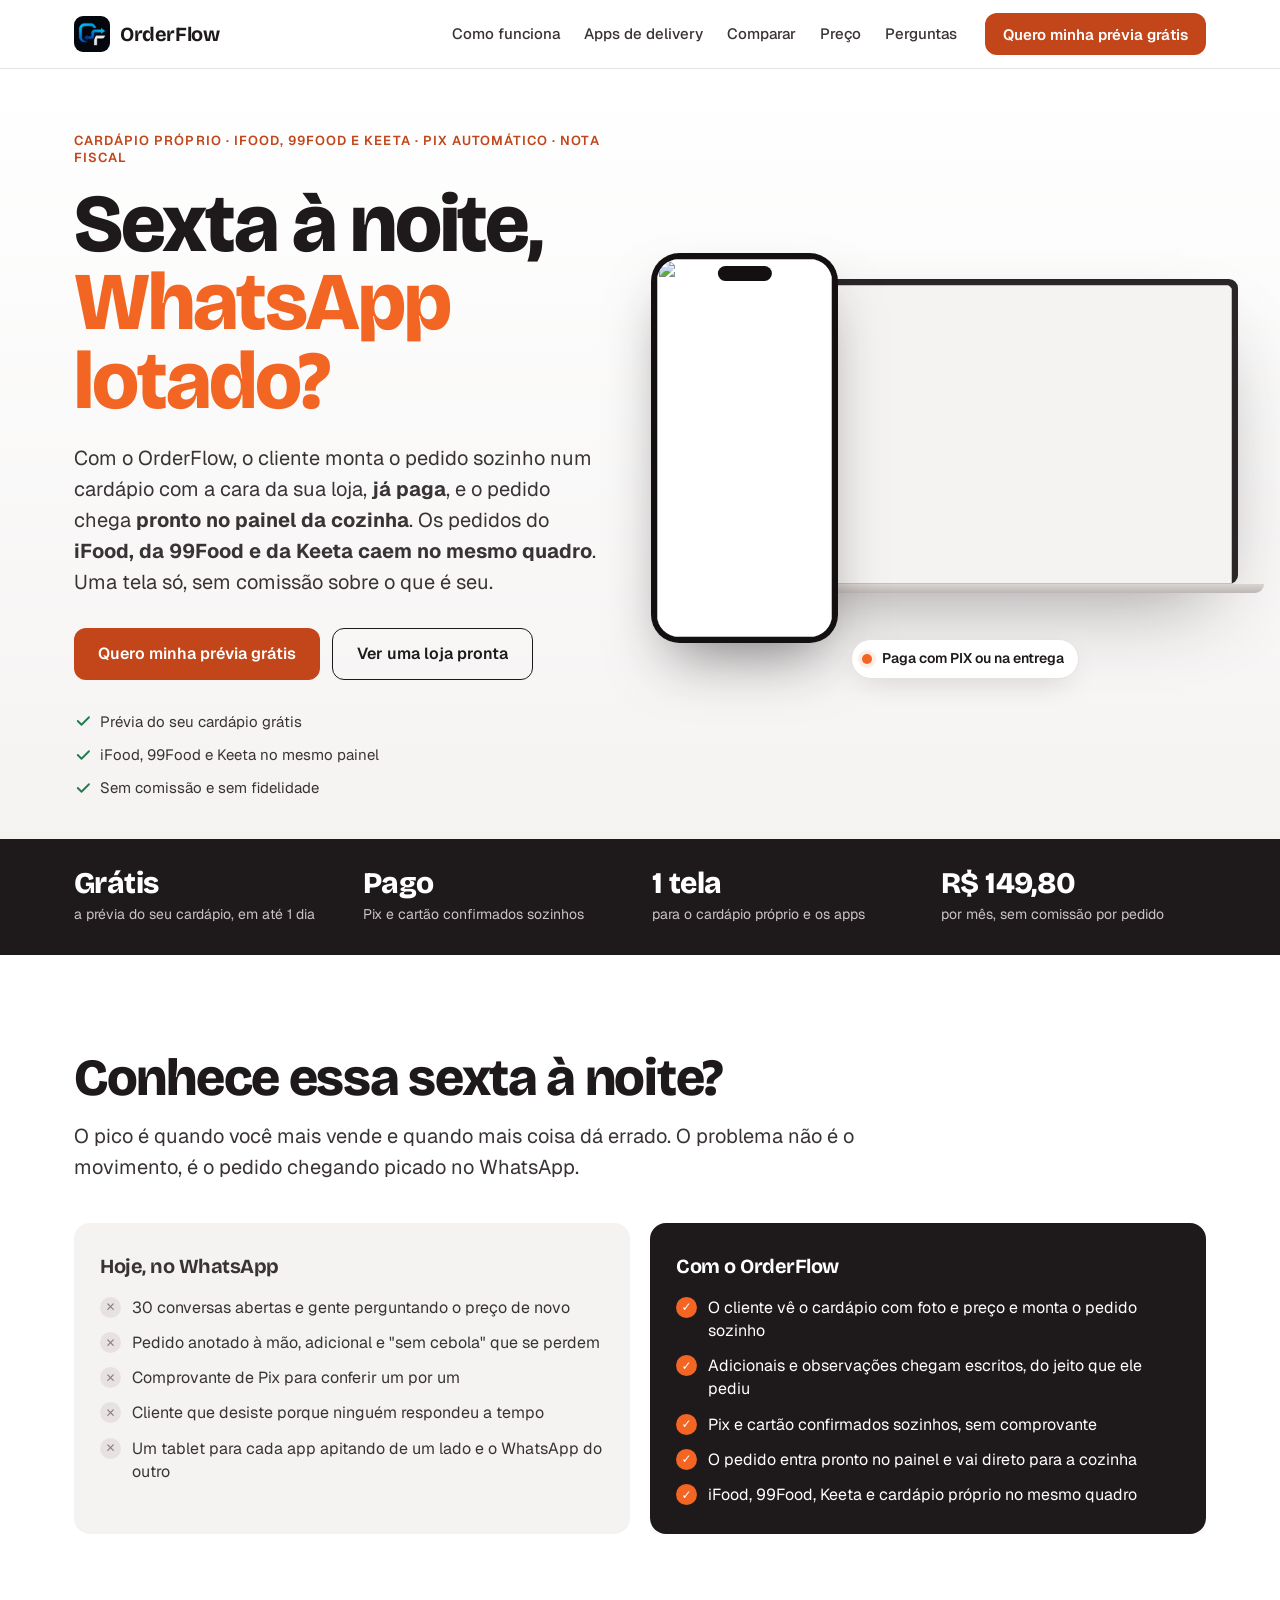
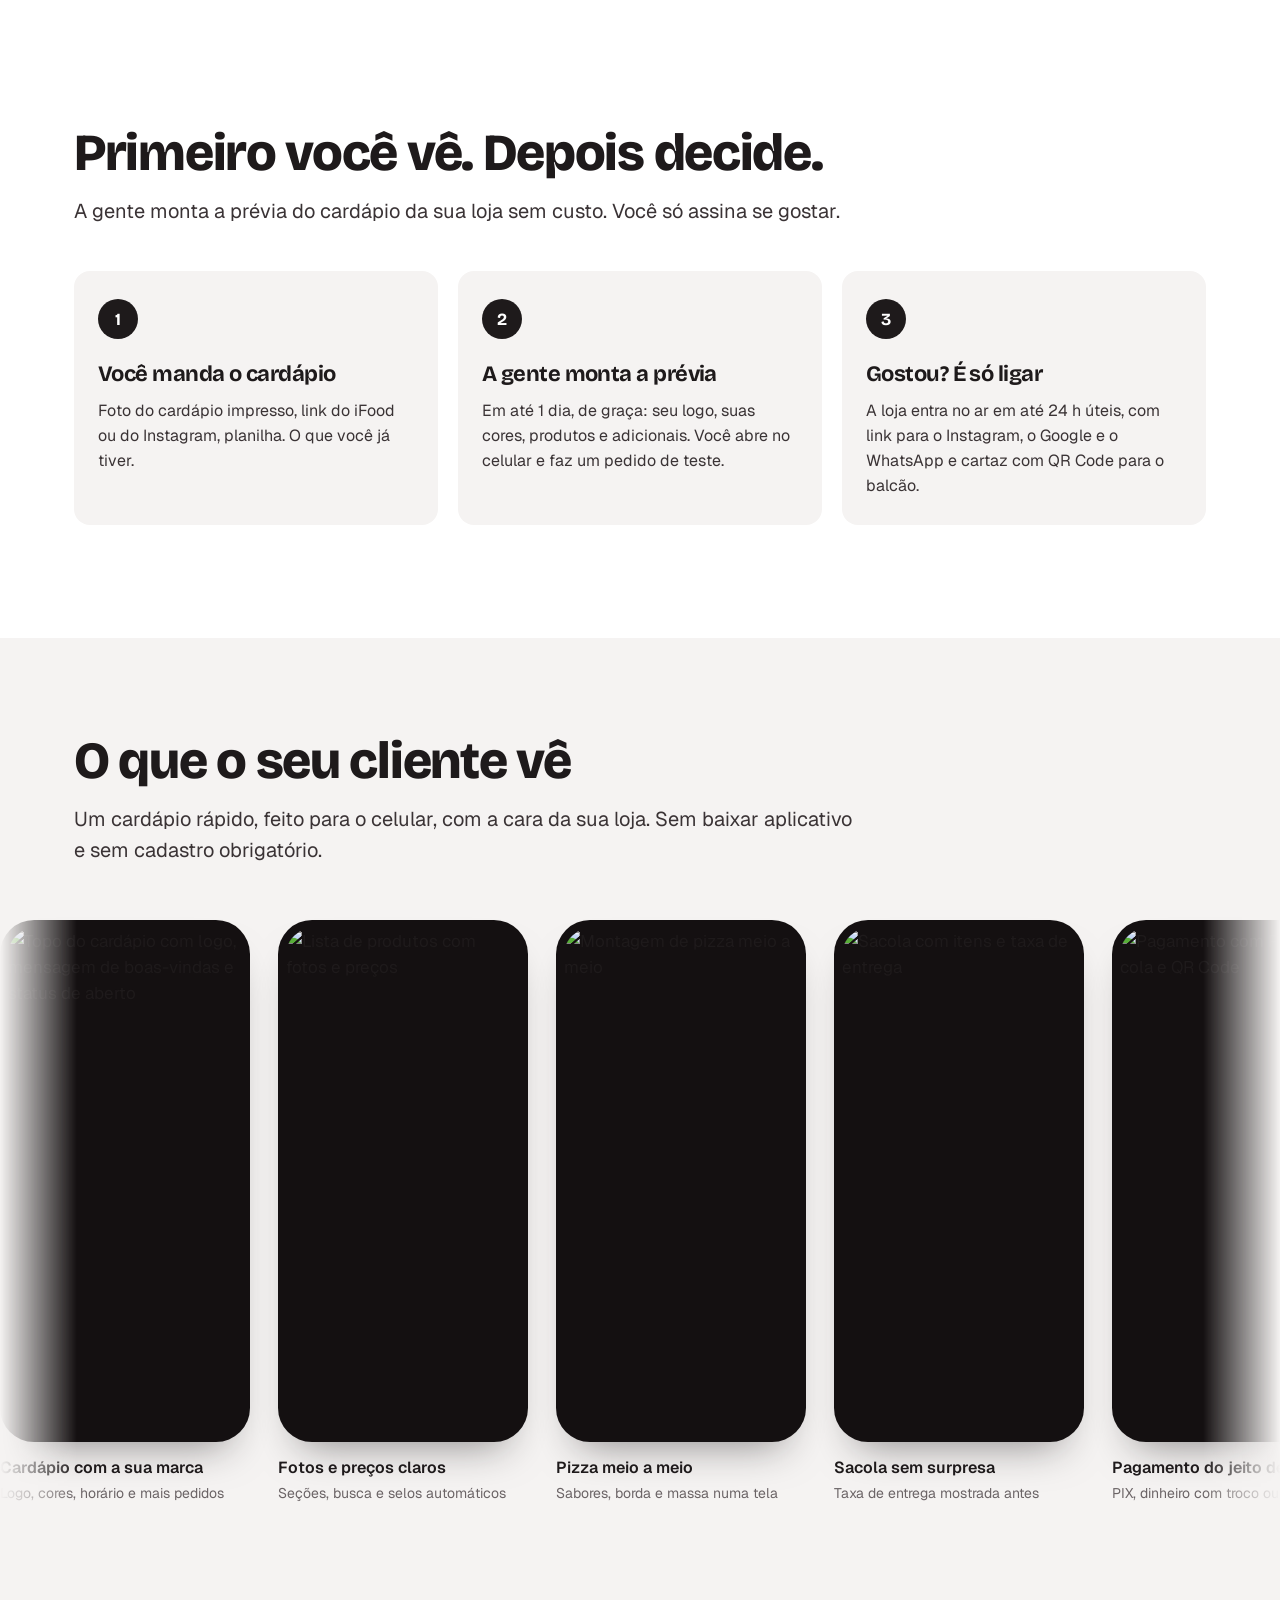
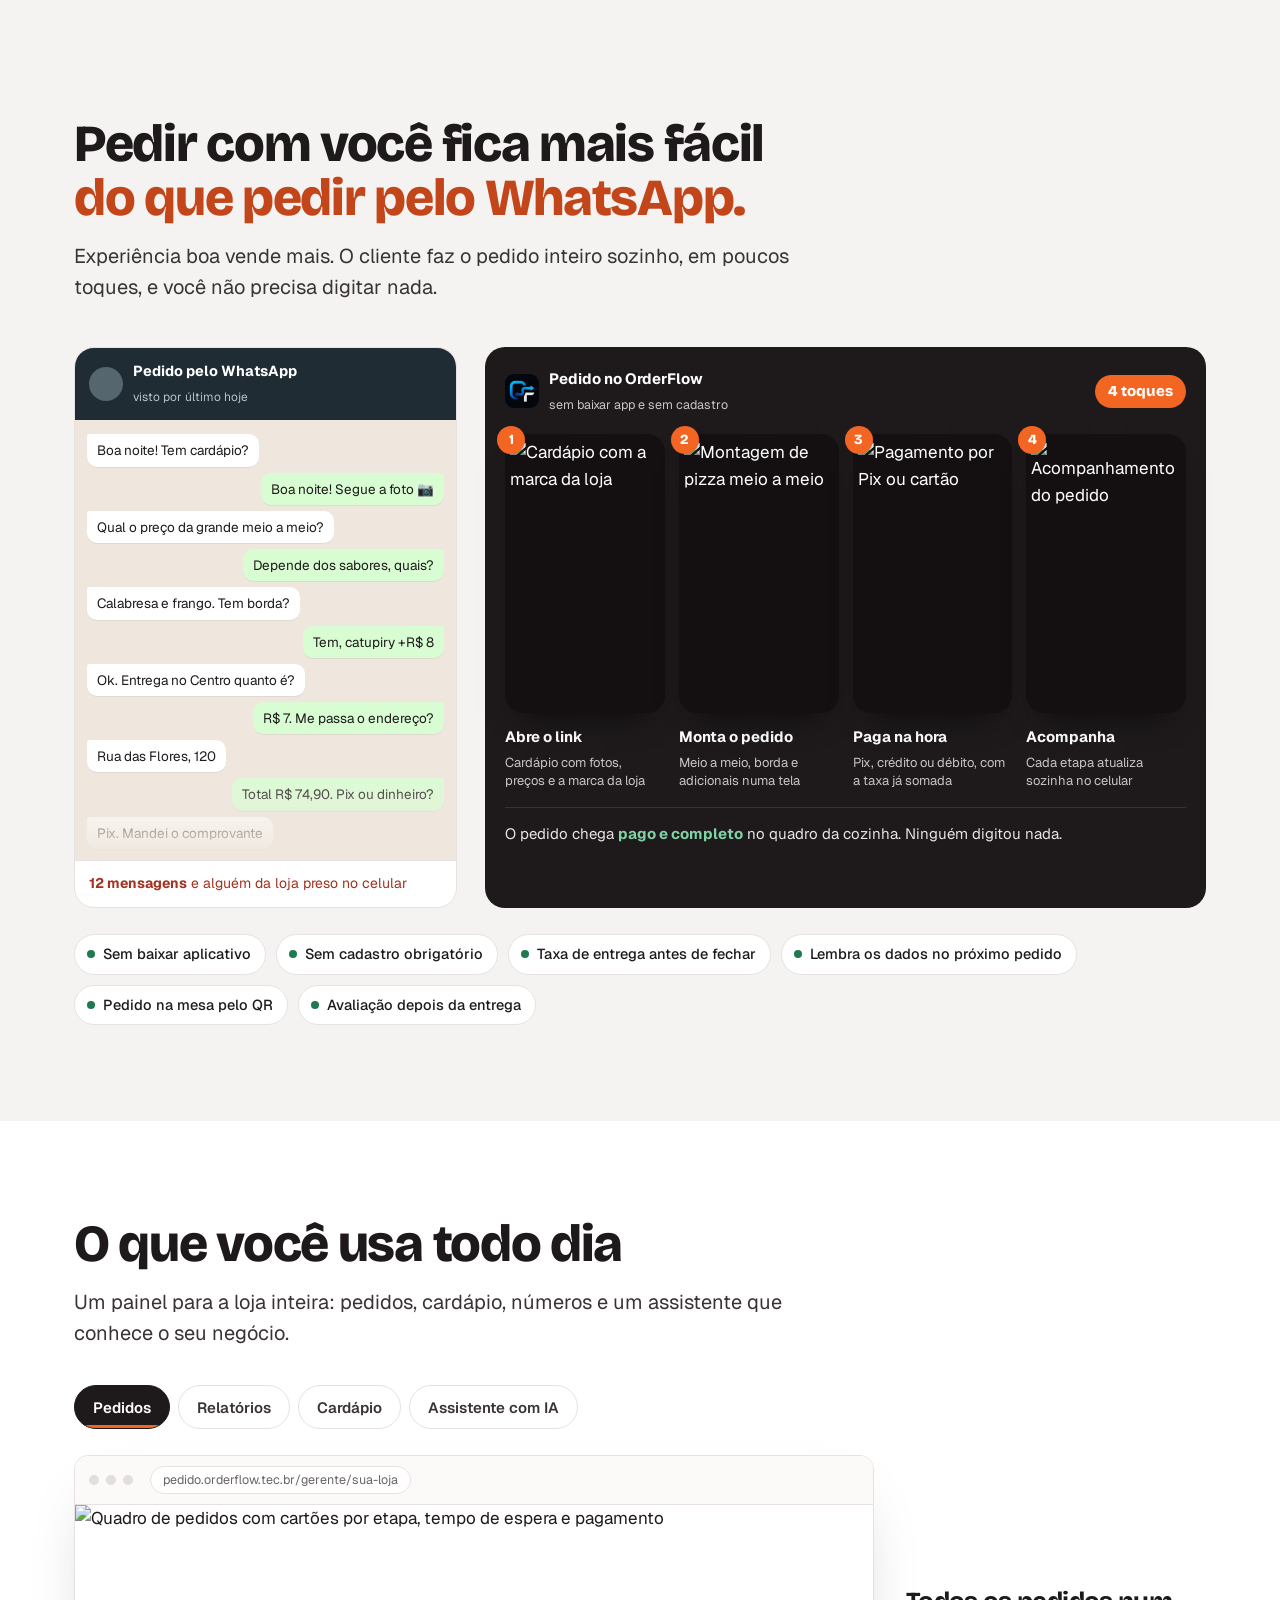
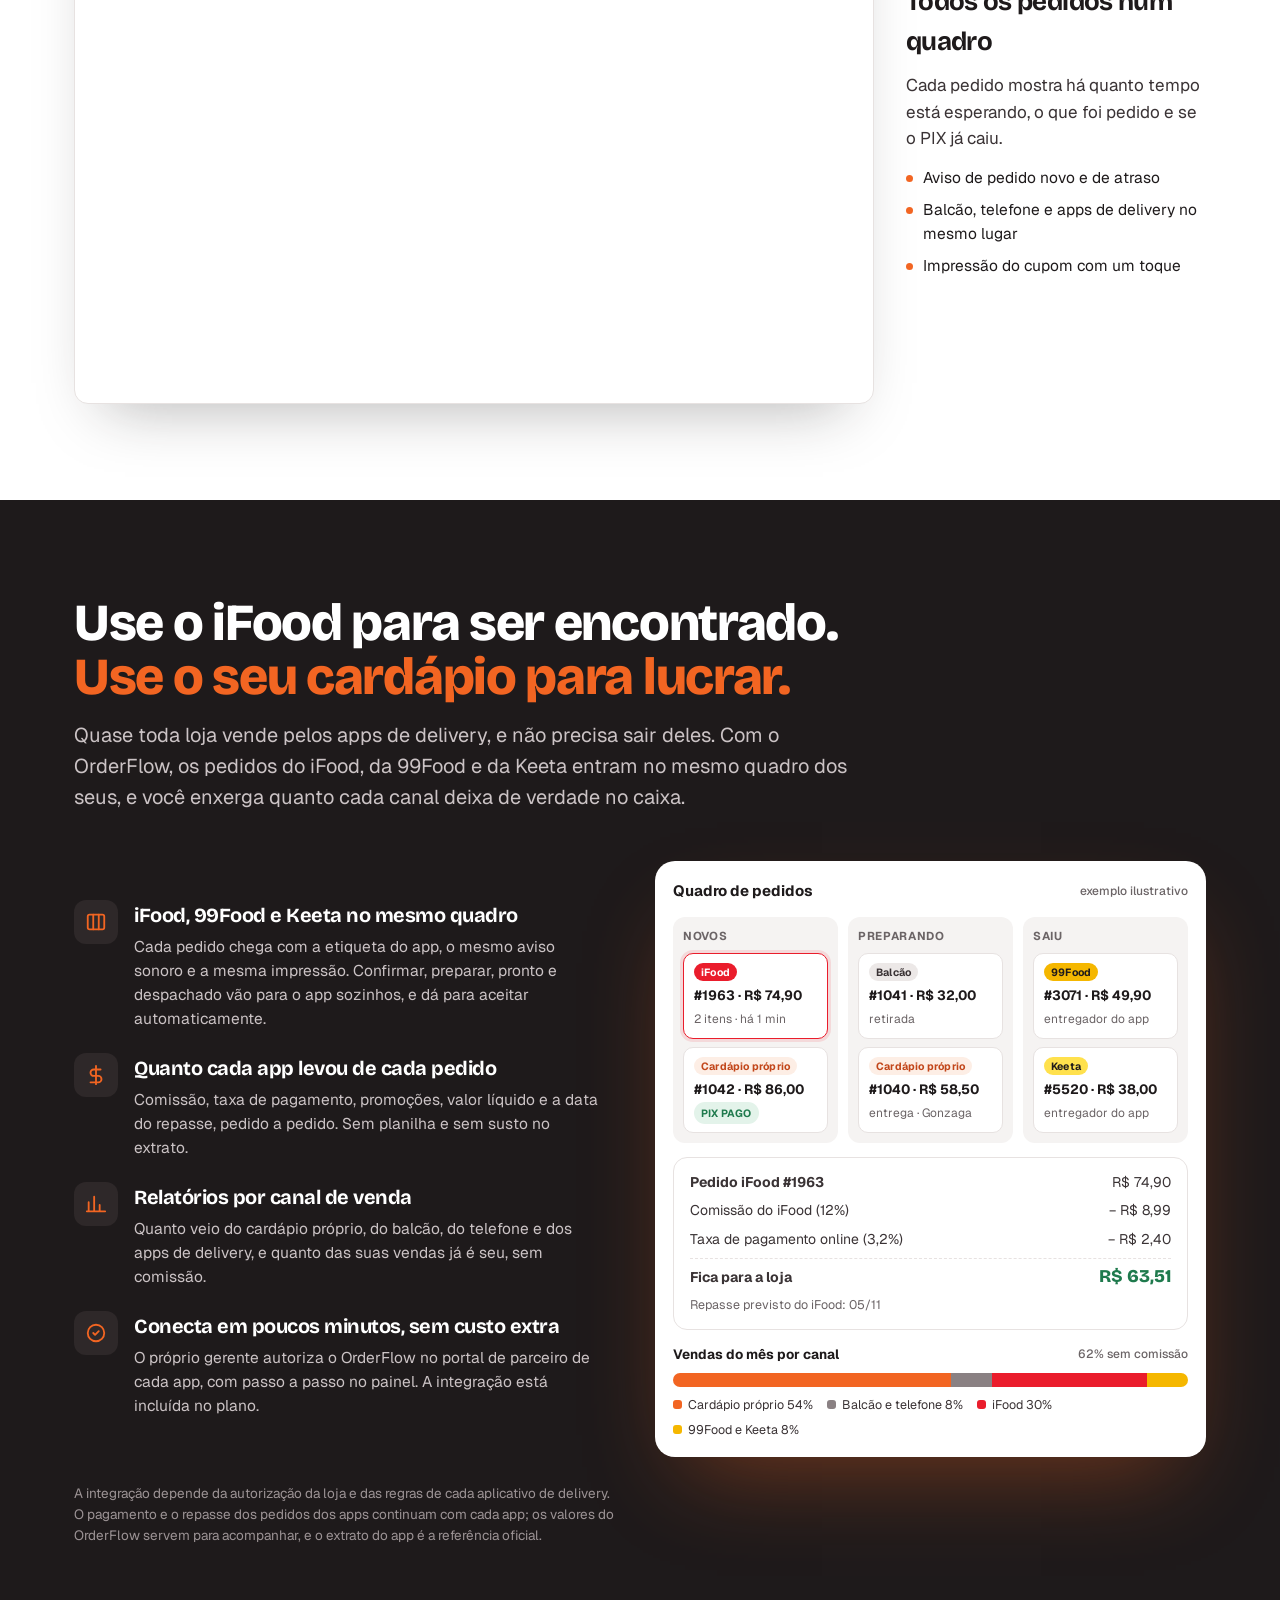
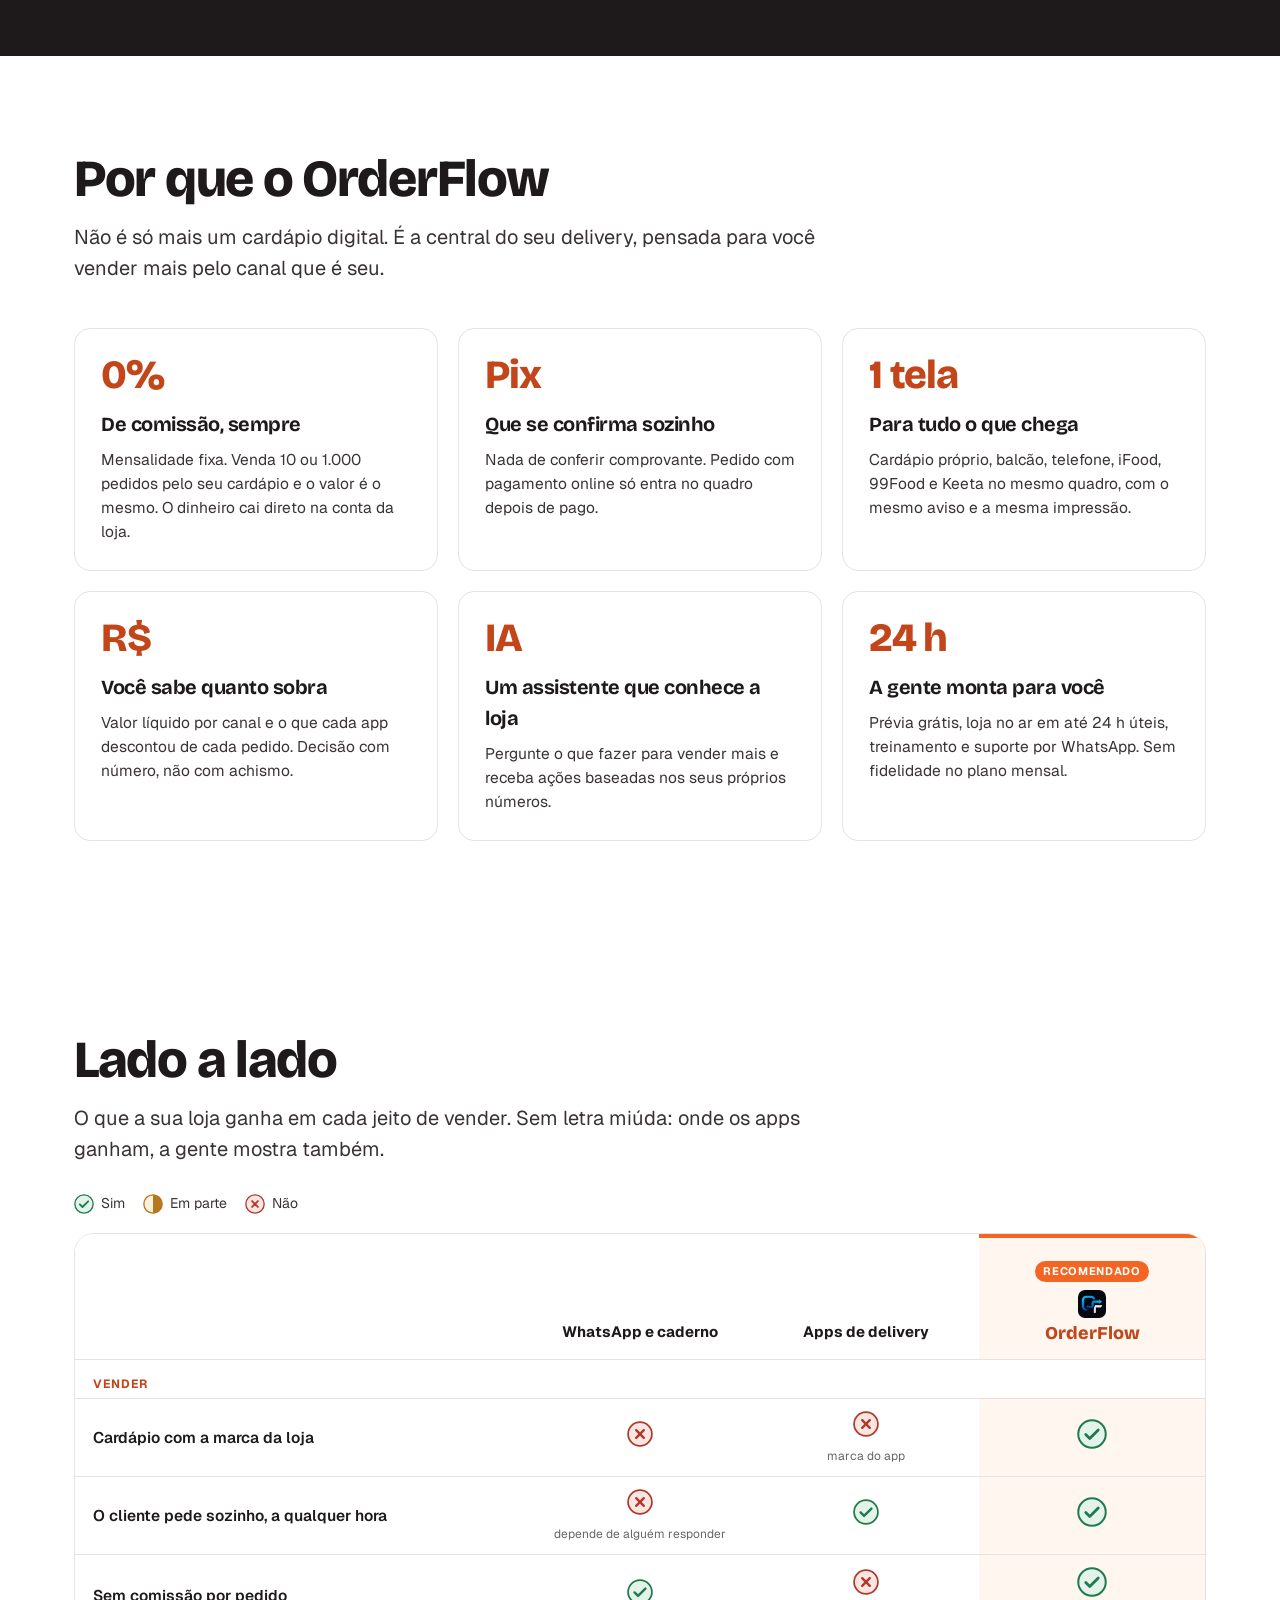
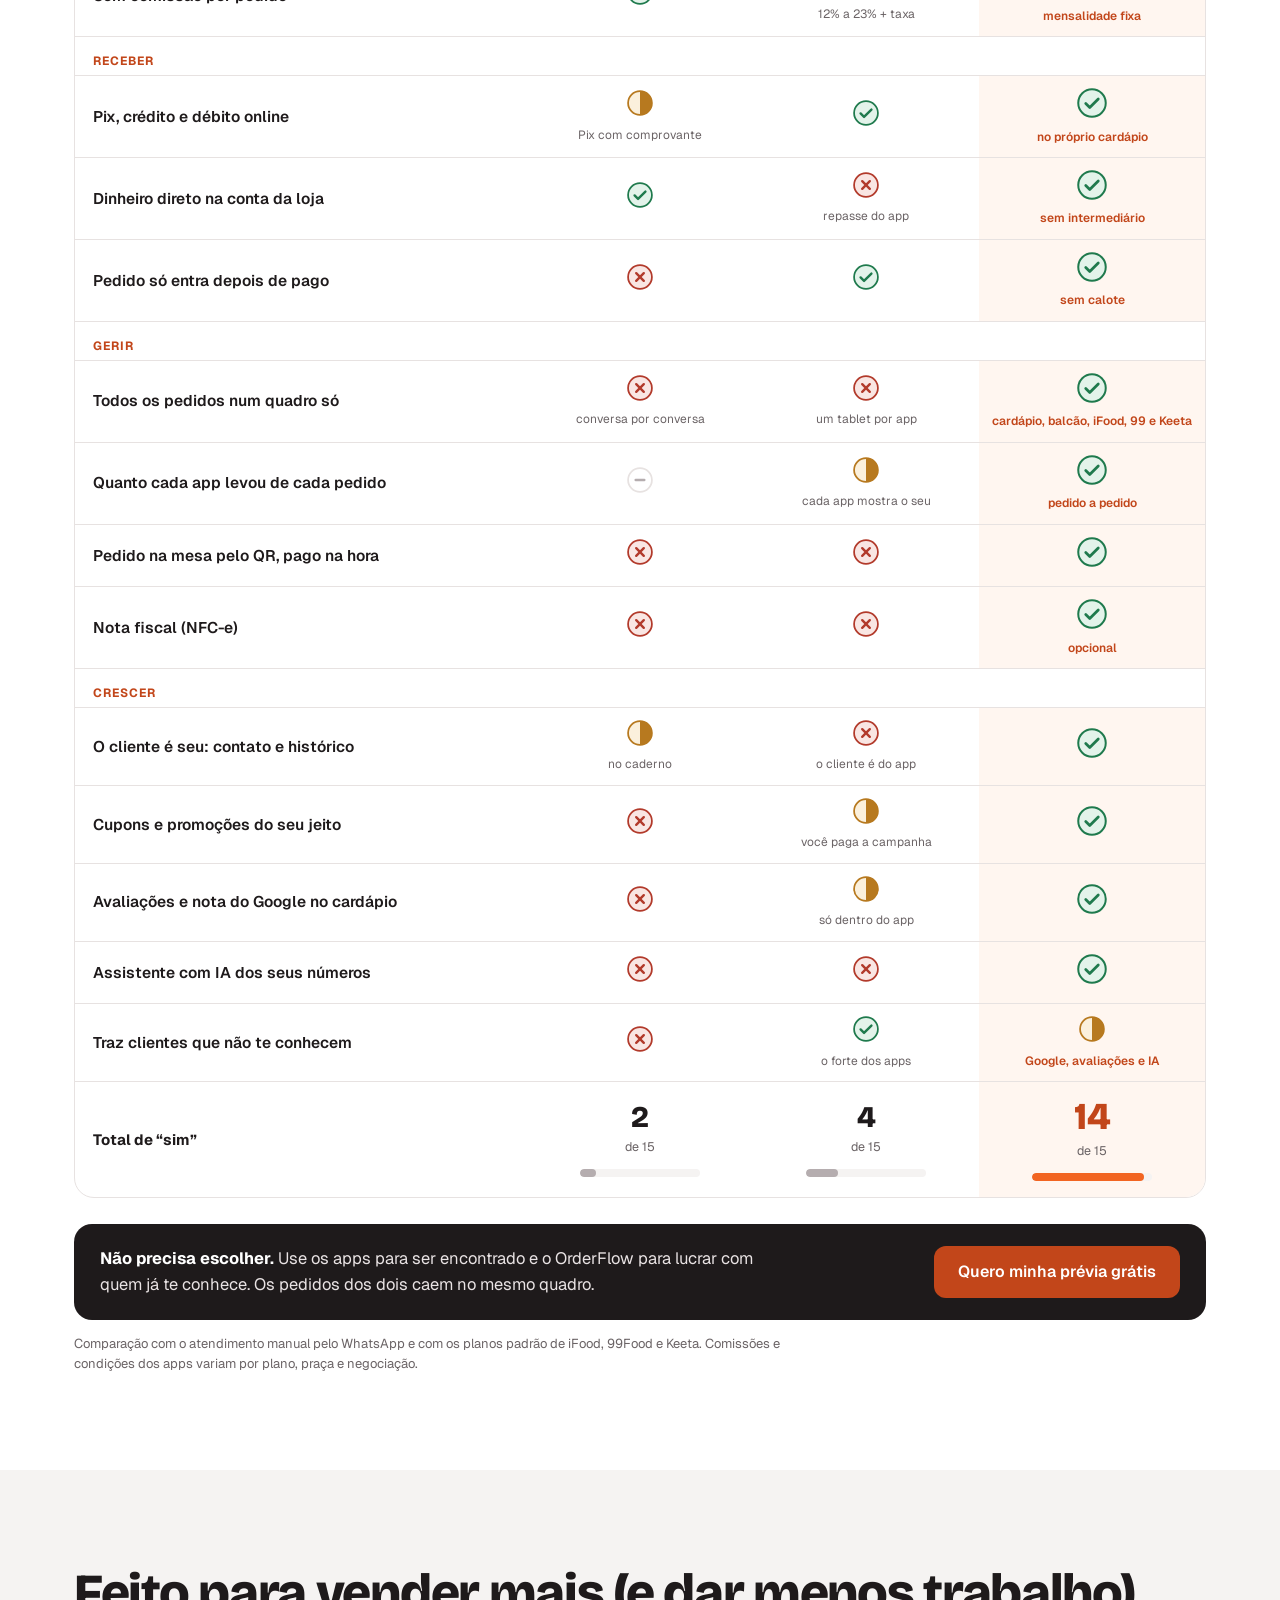
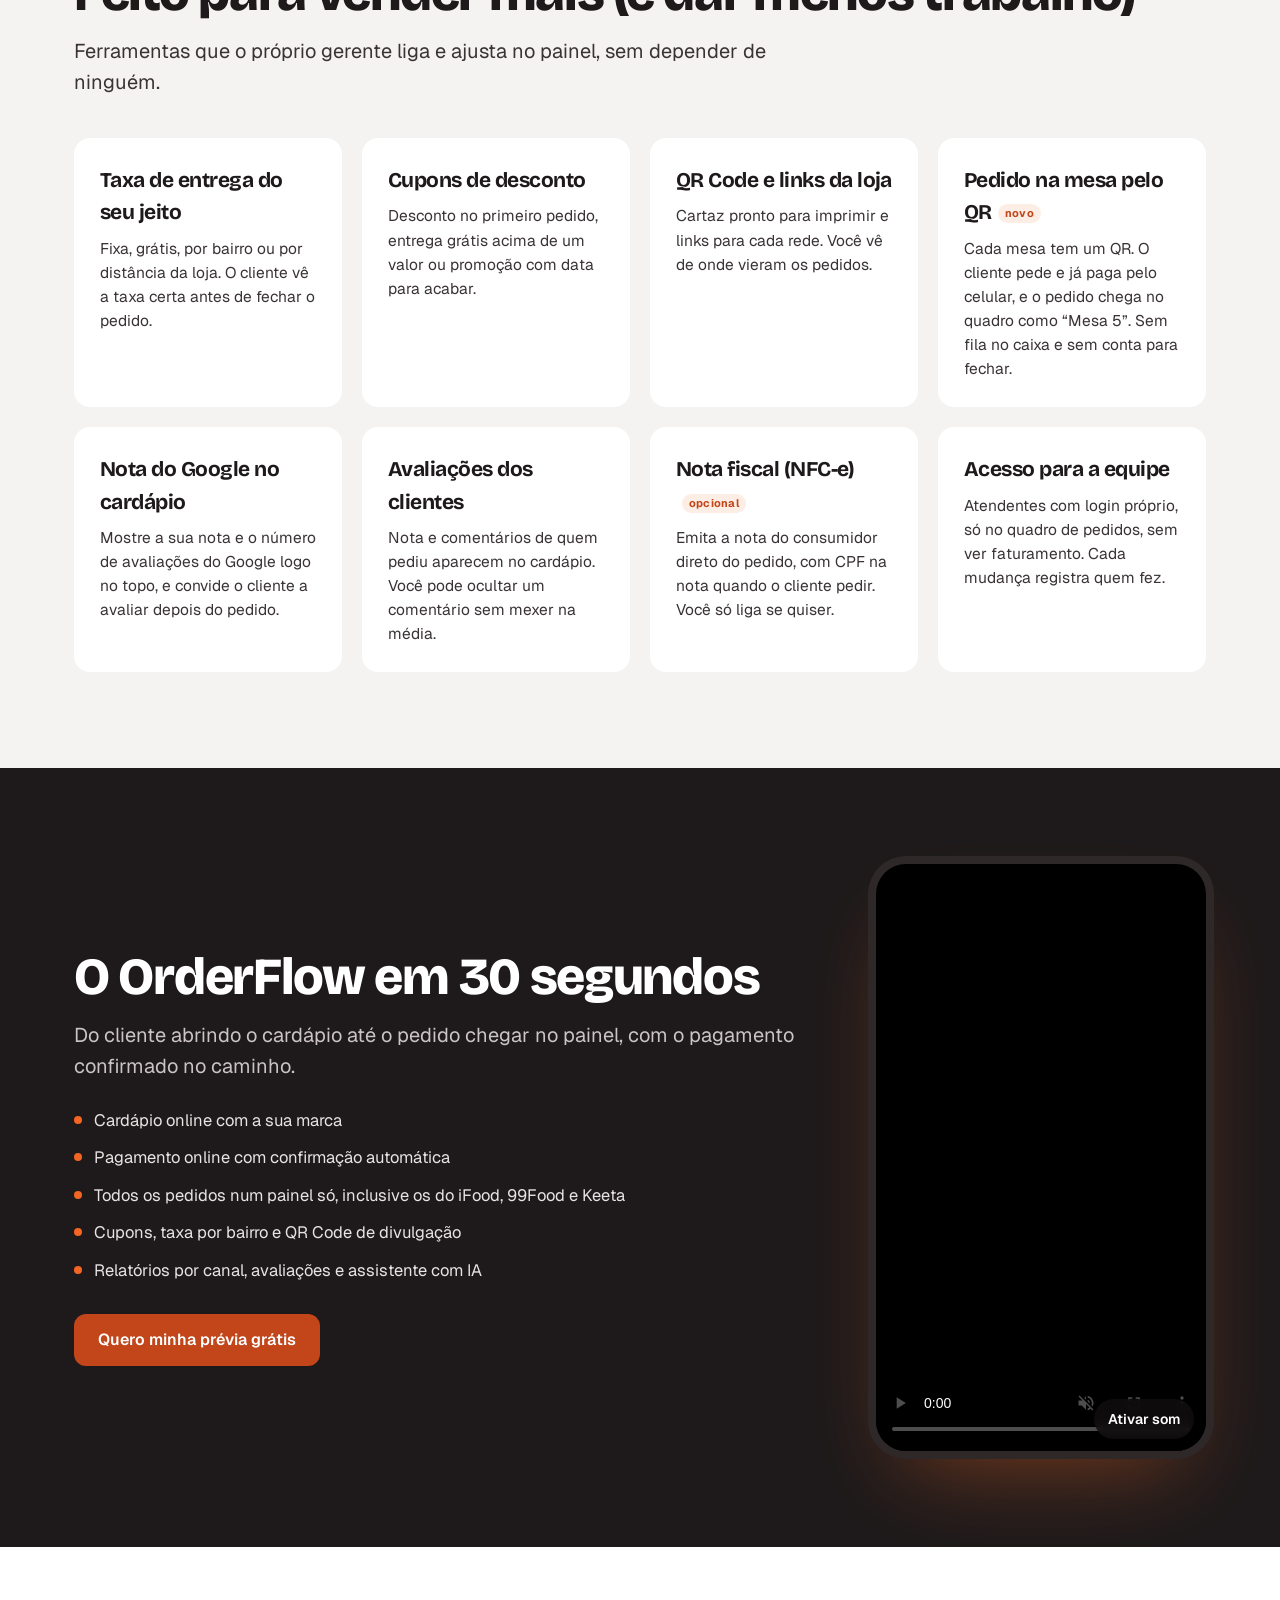
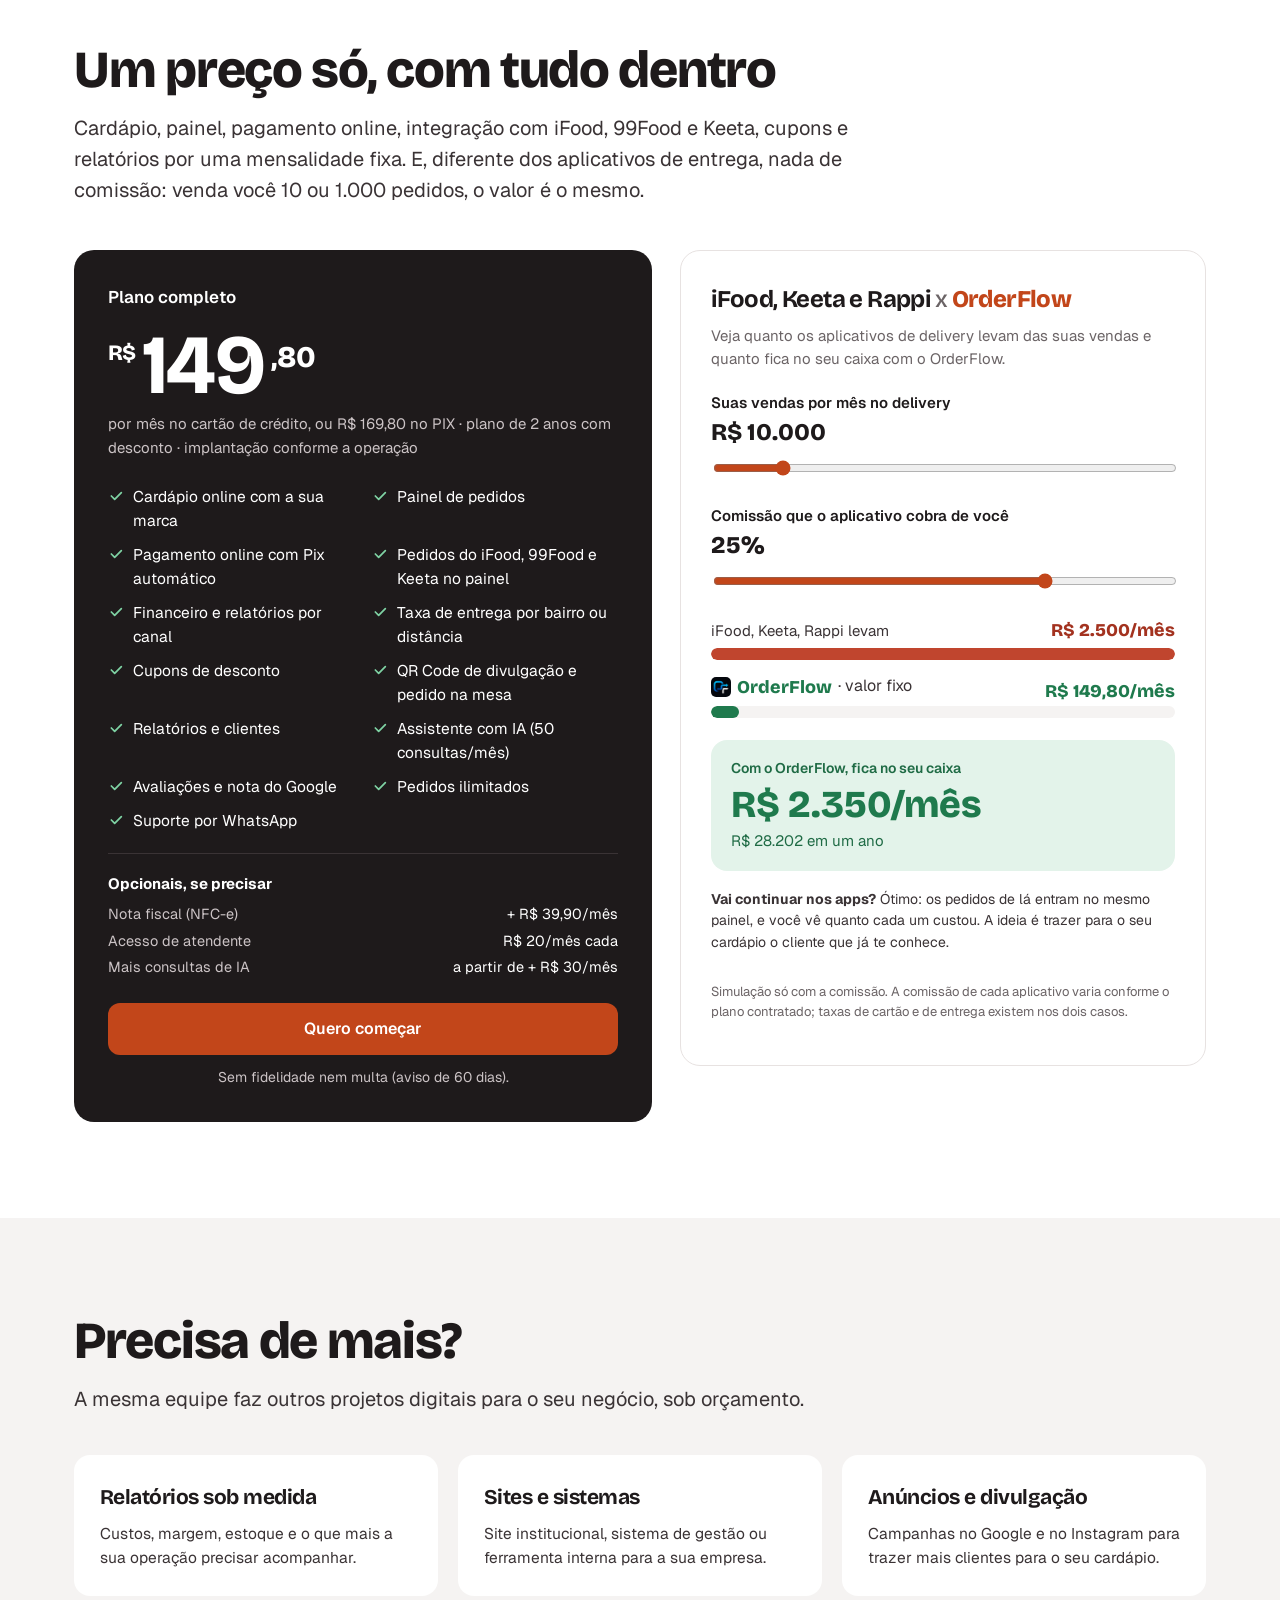
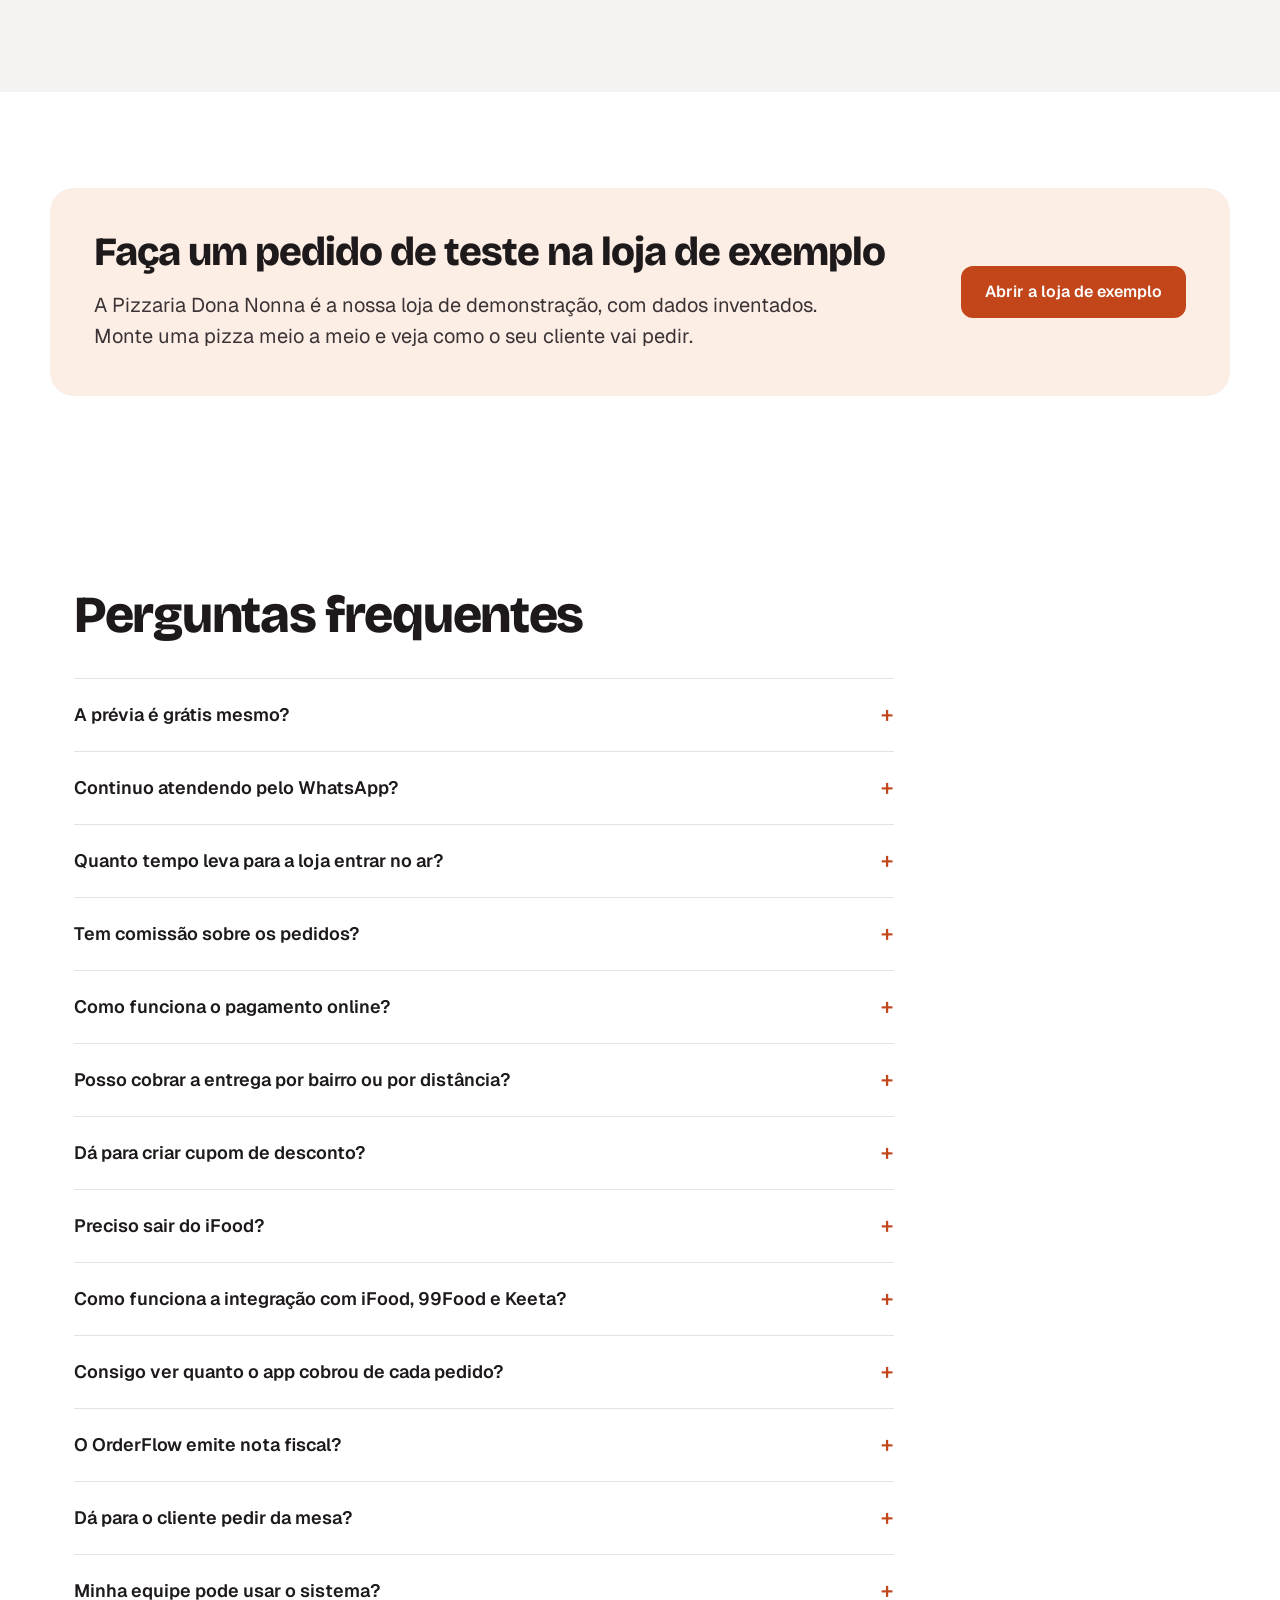
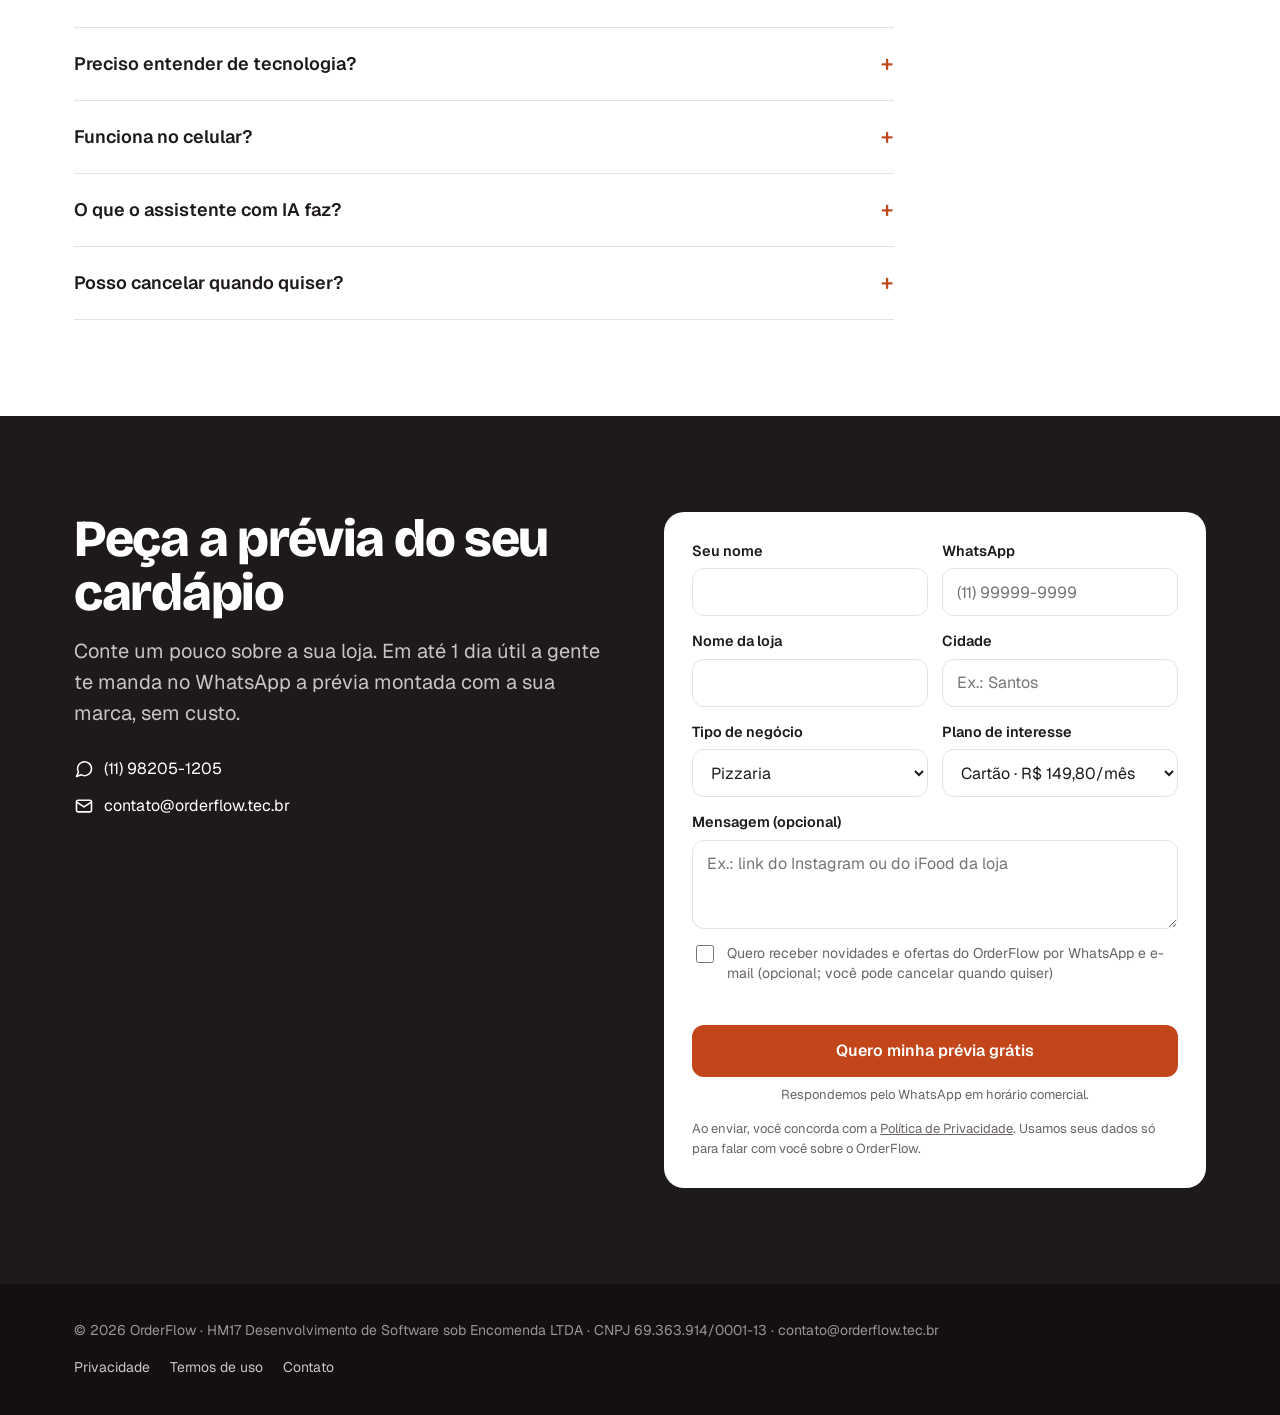
==== index.html @ d5e81f76 "Site: experiência de pedido (WhatsApp x 4 toques) e comparativo lado a lado Co-Authored-By: Claude O" ====
<!doctype html>
<html lang="pt-BR">
<head>
<meta charset="UTF-8">
<meta name="viewport" content="width=device-width, initial-scale=1.0">
<title>OrderFlow — Cardápio próprio sem comissão e iFood no mesmo painel</title>
<meta name="description" content="Cardápio digital com a sua marca e sem comissão, Pix confirmado sozinho, pedidos do iFood, 99Food e Keeta no mesmo painel, quanto o iFood levou de cada pedido e nota fiscal. Prévia do seu cardápio grátis.">
<meta name="keywords" content="delivery próprio, cardápio digital, sistema para restaurante, delivery sem comissão, integração ifood, integração 99food, integração keeta, gestor de pedidos ifood, nfc-e restaurante, pix automático, gestão de pedidos, orderflow">
<meta name="author" content="OrderFlow · HM17 Desenvolvimento de Software sob Encomenda LTDA">
<meta name="robots" content="index, follow">
<meta name="theme-color" content="#1E1A1B">
<meta property="og:type" content="website">
<meta property="og:locale" content="pt_BR">
<meta property="og:url" content="https://orderflow.tec.br">
<meta property="og:site_name" content="OrderFlow">
<meta property="og:title" content="OrderFlow — Sexta à noite, WhatsApp lotado?">
<meta property="og:description" content="Cardápio com a sua marca, sem comissão, Pix automático e os pedidos do iFood no mesmo painel. Peça a prévia do seu cardápio grátis.">
<meta property="og:image" content="https://orderflow.tec.br/assets/img/ger-pedidos.webp">
<meta name="twitter:card" content="summary_large_image">
<meta name="twitter:title" content="OrderFlow — Delivery próprio, sem comissão">
<meta name="twitter:description" content="Cardápio online com a sua marca, pedidos do iFood no mesmo painel, Pix automático e relatórios por canal. R$ 149,80/mês.">
<meta name="twitter:image" content="https://orderflow.tec.br/assets/img/ger-pedidos.webp">
<link rel="icon" type="image/png" sizes="32x32" href="assets/brand/favicon-32.png">
<link rel="icon" type="image/png" sizes="192x192" href="assets/brand/orderflow-icone-192.png">
<link rel="apple-touch-icon" href="assets/brand/apple-touch-icon.png">
<script type="application/ld+json">
{"@context":"https://schema.org","@type":"SoftwareApplication","name":"OrderFlow","applicationCategory":"BusinessApplication","operatingSystem":"Web","url":"https://orderflow.tec.br","description":"Cardápio online com a sua marca, painel de pedidos com integração ao iFood, 99Food e Keeta, pagamento online com Pix automático, financeiro por canal de venda, nota fiscal (NFC-e) e assistente com IA para restaurantes, sem comissão por pedido.","offers":{"@type":"Offer","price":"149.80","priceCurrency":"BRL"},"provider":{"@type":"Organization","name":"OrderFlow","url":"https://orderflow.tec.br"}}
</script>
<link rel="preconnect" href="https://fonts.googleapis.com">
<link rel="preconnect" href="https://fonts.gstatic.com" crossorigin>
<link href="https://fonts.googleapis.com/css2?family=Bricolage+Grotesque:opsz,wght@12..96,600;12..96,700;12..96,800&family=Geist:wght@400;500;600;700&display=swap" rel="stylesheet">
<link rel="preload" as="image" href="assets/img/cli-cardapio.webp">
<style>
:root{
  --ink:#1E1A1B; --ink2:#3A3335; --muted:#6B6466; --line:#E7E2E1; --ground:#F5F3F2; --paper:#fff;
  --orange:#F26522; --orange-d:#C2461A; --orange-soft:#FDEEE5; --green:#1F7A4D; --green-soft:#E3F3EA;
  --display:'Bricolage Grotesque','Geist',system-ui,sans-serif; --body:'Geist',system-ui,-apple-system,'Segoe UI',sans-serif;
  --wrap:1180px; --r:16px;
}
*{box-sizing:border-box}
html{scroll-behavior:smooth}
body{margin:0;background:var(--paper);color:var(--ink);font-family:var(--body);font-size:17px;line-height:1.55;-webkit-font-smoothing:antialiased}
img{display:block;max-width:100%}
a{color:inherit}
:focus-visible{outline:3px solid var(--orange);outline-offset:3px;border-radius:6px}
.wrap{max-width:var(--wrap);margin:0 auto;padding:0 24px}
.btn{display:inline-flex;align-items:center;justify-content:center;gap:10px;min-height:52px;padding:0 24px;border-radius:12px;font:600 16px/1 var(--body);text-decoration:none;cursor:pointer;border:0;white-space:nowrap}
.btn-main{background:var(--orange-d);color:#fff}
.btn-main:hover{background:#A93B14}
.btn-ghost{background:transparent;color:inherit;border:1.5px solid currentColor}
.btn-light{background:#fff;color:var(--ink)}
h1,h2,h3{font-family:var(--display);letter-spacing:-.025em;margin:0}
h2{font-size:clamp(32px,4.4vw,52px);line-height:1.04;font-weight:800}
.lead{font-size:clamp(17px,1.6vw,20px);color:var(--ink2);max-width:60ch;margin:16px 0 0}
section{padding:96px 0}
@media(max-width:720px){section{padding:64px 0}body{font-size:16px}}

/* topo */
.top{position:sticky;top:0;z-index:40;background:rgba(255,255,255,.92);backdrop-filter:saturate(1.4) blur(10px);border-bottom:1px solid var(--line)}
.top .wrap{display:flex;align-items:center;gap:28px;height:68px}
.brand{display:flex;align-items:center;gap:10px;text-decoration:none;font:700 20px/1 var(--display);letter-spacing:-.02em}
.brand img{width:36px;height:36px;border-radius:9px;object-fit:cover;background:var(--ink)}
.nav{display:flex;gap:24px;margin-left:auto}
.nav a{white-space:nowrap;text-decoration:none;font-size:15px;font-weight:500;color:var(--ink2)}
.nav a:hover{color:var(--ink)}
.top .btn{min-height:42px;padding:0 18px;font-size:15px}
.menu-btn{display:none;margin-left:auto;width:44px;height:44px;border-radius:10px;border:1px solid var(--line);background:#fff;align-items:center;justify-content:center;cursor:pointer}
.mnav{display:none}
@media(max-width:900px){.nav,.top .btn-main{display:none}.menu-btn{display:flex}
  .mnav.open{display:flex;flex-direction:column;gap:4px;padding:8px 24px 18px;border-top:1px solid var(--line);background:#fff}
  .mnav a{padding:12px 0;text-decoration:none;font-weight:600;border-bottom:1px solid var(--line)}
  .mnav .btn{margin-top:10px}}

/* hero */
.hero{padding:64px 0 40px;background:linear-gradient(180deg,#fff 0%,var(--ground) 100%);overflow:hidden}
.hero .wrap{display:grid;grid-template-columns:minmax(0,1fr) minmax(0,1.05fr);gap:48px;align-items:center}
.hero h1{font-size:clamp(44px,min(6.4vw,9.6vh),84px);line-height:.96;font-weight:800}
@media(min-width:901px) and (max-height:820px){.hero{padding:44px 0 32px}.hero .lead{margin-top:18px}.cta-row{margin-top:24px}.facts{margin-top:22px}}
.hero h1 span{display:block}
.hero .kicker{display:block;font:600 13px/1.3 var(--body);letter-spacing:.08em;text-transform:uppercase;color:var(--orange-d);margin:0 0 18px}
.hero h1 .hl{color:var(--orange)}
.dor{background:#fff}
.vs{display:grid;grid-template-columns:repeat(2,minmax(0,1fr));gap:20px;margin-top:40px}
.vs-col{border-radius:var(--r);padding:28px 26px}
.vs-col h3{font-size:20px;font-weight:700;margin-bottom:14px}
.vs-col ul{margin:0;padding:0;list-style:none;display:grid;gap:12px}
.vs-col li{position:relative;padding-left:32px;font-size:16px;line-height:1.45}
.vs-col li::before{position:absolute;left:0;top:1px;width:21px;height:21px;border-radius:50%;display:flex;align-items:center;justify-content:center;font:700 12px/1 var(--body)}
.vs-sem{background:var(--ground);color:var(--ink2)}
.vs-sem li::before{content:"✕";background:#E7E2E1;color:#8A8183}
.vs-com{background:var(--ink);color:#fff}
.vs-com li::before{content:"✓";background:var(--orange);color:#fff}
@media(max-width:800px){.vs{grid-template-columns:1fr}}
.hero .lead{margin-top:22px}
.cta-row{display:flex;gap:12px;flex-wrap:wrap;margin-top:30px}
.facts{display:flex;flex-wrap:wrap;gap:10px 22px;margin:30px 0 0;padding:0;list-style:none;font-size:15px;color:var(--ink2)}
.facts li{display:flex;align-items:center;gap:8px}
.facts svg{color:var(--green);flex-shrink:0}

/* palco dos aparelhos */
.stage{position:relative;height:620px}
.laptop{position:absolute;left:150px;top:40px;width:760px;border-radius:14px;background:#2A2526;padding:10px 10px 0;box-shadow:0 40px 80px -30px rgba(30,26,27,.45)}
.laptop .screen{position:relative;aspect-ratio:16/10;border-radius:6px 6px 0 0;overflow:hidden;background:#f5f3f2}
.laptop::after{content:"";position:absolute;left:-40px;right:-40px;bottom:-14px;height:14px;background:linear-gradient(#d9d4d2,#bdb6b4);border-radius:0 0 14px 14px}
.phone{position:absolute;left:0;top:0;width:290px;border-radius:44px;background:#141011;padding:10px;box-shadow:0 30px 60px -20px rgba(30,26,27,.55);z-index:2}
.phone .screen{position:relative;aspect-ratio:390/844;border-radius:34px;overflow:hidden;background:#fff}
.phone .screen::before{content:"";position:absolute;top:10px;left:50%;transform:translateX(-50%);width:84px;height:24px;border-radius:14px;background:#141011;z-index:3}
.slides img{position:absolute;inset:0;width:100%;height:100%;object-fit:cover;object-position:top;opacity:0;transition:opacity .7s ease}
.slides img.on{opacity:1}
.stage-cap{position:absolute;left:310px;bottom:6px;display:flex;align-items:center;gap:10px;background:#fff;border:1px solid var(--line);border-radius:999px;padding:8px 14px 8px 10px;font-size:14px;font-weight:600;box-shadow:0 10px 30px -12px rgba(30,26,27,.25);z-index:3}
.stage-cap i{width:10px;height:10px;border-radius:50%;background:var(--orange);box-shadow:0 0 0 4px var(--orange-soft)}
/* telas a partir de 901px: os aparelhos ocupam a coluna + a margem direita livre, sem passar da borda da tela */
@media(min-width:901px){
  .stage{height:auto;width:calc(100% + max(0px,(100vw - var(--wrap)) / 2) + 8px);container-type:inline-size}
  .stage-in{position:relative;width:min(950px,100%);aspect-ratio:950/660;--k:min(1px,calc(100cqw / 950))}
  .stage .laptop{left:calc(150 * var(--k));top:calc(40 * var(--k));width:calc(760 * var(--k));padding:calc(10 * var(--k)) calc(10 * var(--k)) 0;border-radius:calc(14 * var(--k))}
  .stage .laptop::after{left:calc(-40 * var(--k));right:calc(-40 * var(--k));bottom:calc(-14 * var(--k));height:calc(14 * var(--k))}
  .stage .phone{width:calc(290 * var(--k));padding:calc(10 * var(--k));border-radius:calc(44 * var(--k))}
  .stage .phone .screen{border-radius:calc(34 * var(--k))}
  .stage .phone .screen::before{top:calc(10 * var(--k));width:calc(84 * var(--k));height:calc(24 * var(--k))}
  .stage .stage-cap{left:calc(310 * var(--k));bottom:0}
}
@media(max-width:900px){.stage-in{position:relative;height:100%}.hero .wrap{grid-template-columns:1fr}.stage{height:560px;max-width:520px}.laptop{left:150px;width:620px;top:70px}}
@media(max-width:560px){.stage{height:500px}.phone{width:240px}.laptop{width:520px;left:130px;top:80px}.stage-cap{left:auto;right:0;bottom:0}}

/* números honestos */
.strip{background:var(--ink);color:#fff;padding:28px 0}
.strip ul{display:grid;grid-template-columns:repeat(4,minmax(0,1fr));gap:24px;margin:0;padding:0;list-style:none}
.strip b{display:block;font:800 30px/1.1 var(--display);letter-spacing:-.02em}
.strip span{font-size:14px;color:#CBC3C5}
@media(max-width:800px){.strip ul{grid-template-columns:repeat(2,minmax(0,1fr))}}

/* como funciona */
.steps{display:grid;grid-template-columns:repeat(3,minmax(0,1fr));gap:20px;margin-top:44px;padding:0;list-style:none;counter-reset:s}
.steps li{position:relative;padding:28px 24px 26px;border-radius:var(--r);background:var(--ground)}
.steps li::before{counter-increment:s;content:counter(s);display:flex;align-items:center;justify-content:center;width:40px;height:40px;border-radius:50%;background:var(--ink);color:#fff;font:700 17px/1 var(--display);margin-bottom:18px}
.steps h3{font-size:22px;font-weight:700;margin-bottom:8px}
.steps p{margin:0;color:var(--ink2);font-size:16px}
@media(max-width:820px){.steps{grid-template-columns:1fr}}

/* galeria do cliente (carrossel que passa sozinho) */
.cli{background:var(--ground);overflow:hidden}
.marquee{margin-top:44px;overflow:hidden;mask-image:linear-gradient(90deg,transparent,#000 6%,#000 94%,transparent)}
.track{display:flex;gap:28px;width:max-content;animation:roll 48s linear infinite;padding:10px 0 20px}
.marquee:hover .track,.marquee:focus-within .track{animation-play-state:paused}
@keyframes roll{to{transform:translateX(-50%)}}
.shot{width:250px;flex-shrink:0;margin:0}
.shot .phone-s{border-radius:34px;background:#141011;padding:8px;box-shadow:0 24px 40px -22px rgba(30,26,27,.5)}
.shot img{border-radius:27px;aspect-ratio:390/844;object-fit:cover;object-position:top;width:100%}
.shot figcaption{margin-top:14px;font-weight:600;font-size:16px}
.shot figcaption small{display:block;font-weight:400;color:var(--muted);font-size:14px;margin-top:2px}
@media (prefers-reduced-motion:reduce){.track{animation:none}.marquee{overflow-x:auto;mask-image:none}.slides img{transition:none}}

/* painel do gerente: abas com troca automática */
.panel-tabs{display:flex;gap:8px;flex-wrap:wrap;margin-top:36px}
.ptab{min-height:44px;padding:0 18px;border-radius:999px;border:1px solid var(--line);background:#fff;font:600 15px/1 var(--body);color:var(--ink2);cursor:pointer;position:relative;overflow:hidden}
.ptab[aria-selected="true"]{background:var(--ink);border-color:var(--ink);color:#fff}
.ptab .bar{position:absolute;left:0;bottom:0;height:3px;width:0;background:var(--orange)}
.ptab[aria-selected="true"] .bar{animation:fill 6s linear forwards}
@keyframes fill{to{width:100%}}
.panel-grid{display:grid;grid-template-columns:minmax(0,1fr) 300px;gap:32px;align-items:center;margin-top:26px}
.browser{border-radius:14px;border:1px solid var(--line);background:#fff;box-shadow:0 30px 60px -30px rgba(30,26,27,.35);overflow:hidden}
.browser .bar{display:flex;align-items:center;gap:7px;padding:10px 14px;border-bottom:1px solid var(--line);background:#FBFAF9}
.browser .bar i{width:10px;height:10px;border-radius:50%;background:#E3DEDC}
.browser .bar span{margin-left:10px;font-size:12.5px;color:var(--muted);background:#fff;border:1px solid var(--line);border-radius:999px;padding:3px 12px}
.browser .view{position:relative;aspect-ratio:16/10}
.browser .view img{position:absolute;inset:0;width:100%;height:100%;object-fit:cover;object-position:top left;opacity:0;transition:opacity .5s}
.browser .view img.on{opacity:1}
.panel-text h3{font-size:26px;font-weight:700;margin-bottom:10px}
.panel-text p{margin:0 0 14px;color:var(--ink2)}
.panel-text ul{margin:0;padding:0;list-style:none;display:flex;flex-direction:column;gap:8px;font-size:15.5px}
.panel-text li{display:flex;gap:10px}
.panel-text li::before{content:"";flex-shrink:0;width:7px;height:7px;margin-top:9px;border-radius:50%;background:var(--orange)}
@media(max-width:900px){.panel-grid{grid-template-columns:1fr}}

/* vídeo */
.video{background:var(--ink);color:#fff;overflow:hidden}
.video .wrap{display:grid;grid-template-columns:minmax(0,1fr) auto;gap:64px;align-items:center}
.video .lead{color:#CBC3C5}
.video ul{margin:26px 0 30px;padding:0;list-style:none;display:grid;gap:12px;font-size:16.5px;color:#E9E3E4}
.video li{display:flex;gap:12px;align-items:baseline}
.video li::before{content:"";flex:0 0 8px;height:8px;border-radius:50%;background:var(--orange);transform:translateY(-2px)}
.video-box{position:relative;width:330px;aspect-ratio:9/16;border-radius:30px;overflow:hidden;background:#000;box-shadow:0 0 0 8px #2E2829,0 40px 90px -30px rgba(242,101,34,.45)}
.video-box video{width:100%;height:100%;object-fit:cover;display:block}
.vsound{position:absolute;right:12px;bottom:12px;display:flex;align-items:center;gap:8px;min-height:40px;padding:0 14px;border:0;border-radius:999px;background:rgba(20,16,17,.72);color:#fff;font:600 14px/1 var(--body);cursor:pointer;backdrop-filter:blur(6px)}
@media(max-width:900px){.video .wrap{grid-template-columns:1fr;gap:36px}.video-box{width:min(320px,100%);margin:0 auto}}

/* preço */
.price-grid{display:grid;grid-template-columns:minmax(0,1.1fr) minmax(0,1fr);gap:28px;margin-top:44px;align-items:start}
.plan{border-radius:20px;background:var(--ink);color:#fff;padding:34px}
.plan .amount{display:flex;align-items:flex-start;gap:6px;margin:14px 0 4px;font-family:var(--display);font-weight:800;letter-spacing:-.03em}
.plan .amount small{font-size:22px;margin-top:12px}
.plan .amount b{font-size:84px;line-height:1}
.plan .amount em{font-style:normal;font-size:30px;margin-top:10px}
.plan .alt{color:#CBC3C5;font-size:15px}
.plan ul{margin:26px 0;padding:0;list-style:none;display:grid;grid-template-columns:repeat(2,minmax(0,1fr));gap:10px 18px;font-size:15.5px}
.plan li{display:flex;gap:9px}
.plan li svg{color:#7FD3A4;flex-shrink:0;margin-top:3px}
.plan .btn{width:100%}
.plan .fine{margin-top:12px;text-align:center;font-size:14px;color:#CBC3C5}
@media(max-width:560px){.plan ul{grid-template-columns:1fr}.plan .amount b{font-size:68px}}
.calc{border-radius:20px;border:1px solid var(--line);padding:30px;display:flex;flex-direction:column}
.calc h3{font-size:24px;font-weight:700}
.calc .sub{font-size:15px;color:var(--muted);margin:6px 0 0}
.calc label{display:block;margin-top:20px;font-weight:600;font-size:15px}
.calc output{font:800 24px/1 var(--display);display:block;margin-top:6px}
.calc input[type=range]{width:100%;margin-top:10px;accent-color:var(--orange-d);height:28px}
.calc .cmp{margin-top:22px;display:flex;flex-direction:column;gap:14px}
.calc .bar{display:grid;grid-template-columns:1fr auto;gap:6px 12px;align-items:baseline;font-size:15px}
.calc .bar span{color:var(--ink2);display:flex;align-items:center;gap:6px}
.calc .bar span img{border-radius:5px}
.calc .of-name{color:var(--orange-d);font-weight:800}
.calc h3 .vs{color:var(--muted);font-weight:500;display:inline;margin:0}
.calc .bar.of span{font-size:16px}
.calc .bar b{font:800 18px/1 var(--display);white-space:nowrap}
@media(max-width:480px){.calc .bar.of span{flex-wrap:wrap;font-size:14px}}
.calc .bar i{grid-column:1/-1;display:block;height:12px;border-radius:999px;background:var(--ground);overflow:hidden}
.calc .bar i::before{content:"";display:block;height:100%;width:var(--w,0%);border-radius:inherit;background:var(--c);transition:width .25s}
.calc .bar.mk{--c:#C0452E}.calc .bar.mk b{color:#A3321F}
.calc .bar.of{--c:var(--green)}.calc .bar.of b{color:var(--green)}
.calc .win{margin-top:22px;border-radius:16px;background:var(--green-soft);padding:18px 20px}
.calc .win small{display:block;font-size:14px;color:#1F6B45;font-weight:600}
.calc .win strong{display:block;font:800 clamp(30px,4vw,38px)/1.1 var(--display);color:var(--green);margin-top:4px}
.calc .win em{display:block;font-style:normal;font-size:15px;color:#1F6B45;margin-top:4px}
.calc .note{font-size:13px;color:var(--muted);margin-top:14px}
@media(max-width:900px){.price-grid{grid-template-columns:1fr}}

/* serviços */
.svc{background:var(--ground)}
.svc-grid{display:grid;grid-template-columns:repeat(3,minmax(0,1fr));gap:20px;margin-top:40px}
.svc-grid article{background:#fff;border-radius:var(--r);padding:26px}
.svc-grid h3{font-size:21px;font-weight:700;margin-bottom:8px}
.svc-grid p{margin:0;color:var(--ink2);font-size:15.5px}
.svc-grid.g4{grid-template-columns:repeat(4,minmax(0,1fr))}
@media(max-width:1080px){.svc-grid.g4{grid-template-columns:repeat(2,minmax(0,1fr))}}
@media(max-width:820px){.svc-grid,.svc-grid.g4{grid-template-columns:1fr}}

/* demo */
.demo .wrap{display:grid;grid-template-columns:minmax(0,1fr) auto;gap:28px;align-items:center;border-radius:24px;background:var(--orange-soft);padding:44px}
.demo h2{font-size:clamp(28px,3.4vw,40px)}
@media(max-width:820px){.demo .wrap{grid-template-columns:1fr;padding:30px;margin:0 16px}}

/* perguntas */
.faq-list{margin-top:36px;max-width:820px;border-top:1px solid var(--line)}
.faq-list details{border-bottom:1px solid var(--line)}
.faq-list summary{list-style:none;cursor:pointer;display:flex;justify-content:space-between;gap:16px;align-items:center;padding:22px 0;font-weight:600;font-size:18px}
.faq-list summary::-webkit-details-marker{display:none}
.faq-list summary::after{content:"+";font:400 28px/1 var(--display);color:var(--orange-d);transition:transform .2s}
.faq-list details[open] summary::after{transform:rotate(45deg)}
.faq-list p{margin:0 0 22px;color:var(--ink2);max-width:68ch}

/* contato */
.contact{background:var(--ink);color:#fff}
.contact .wrap{display:grid;grid-template-columns:minmax(0,1fr) minmax(0,1fr);gap:48px}
.contact .lead{color:#CBC3C5}
.form{background:#fff;color:var(--ink);border-radius:20px;padding:28px;display:grid;grid-template-columns:minmax(0,1fr);gap:14px;min-width:0}
.form label{display:flex;flex-direction:column;gap:6px;font-weight:600;font-size:14.5px}
.form input,.form select,.form textarea{min-height:48px;padding:0 14px;border:1px solid var(--line);border-radius:12px;font:16px var(--body);color:var(--ink);background:#fff;width:100%;min-width:0}
.form textarea{padding:12px 14px;resize:vertical}
.form input:focus,.form select:focus,.form textarea:focus{outline:none;border-color:var(--orange);box-shadow:0 0 0 3px var(--orange-soft)}
.form label.optin{flex-direction:row;align-items:flex-start;gap:10px;font-weight:400;font-size:14px;color:var(--muted);line-height:1.45;cursor:pointer}
.form label.optin input{width:18px;height:18px;min-height:0;min-width:18px;padding:0;margin-top:2px;accent-color:var(--orange)}
.form-ok{display:none;text-align:center;padding:12px 4px;gap:14px;justify-items:center}
.form.sent>*:not(.form-ok){display:none}
.form.sent .form-ok{display:grid}
.form-ok .ok-ico{width:56px;height:56px;border-radius:50%;background:#E3F3EA;color:#1F6B45;display:flex;align-items:center;justify-content:center}
.form-ok h3{margin:0;font:700 22px/1.2 var(--display,inherit)}
.form-ok p{margin:0;color:var(--muted,#5E5759);font-size:15.5px;line-height:1.5;max-width:420px}
.form-ok .btn{width:100%;max-width:360px}
.form-ok .again{background:none;border:0;color:var(--muted,#5E5759);font:500 14px var(--body);text-decoration:underline;cursor:pointer;padding:6px}
.form .two{display:grid;grid-template-columns:minmax(0,1fr) minmax(0,1fr);gap:14px}
.form .err{color:#A3321F;font-size:14px;font-weight:600;min-height:1em}
.form .hp{position:absolute;left:-9999px;width:1px;height:1px;overflow:hidden}
.form .note{margin:0;font-size:13px;color:var(--muted,#6B6264);font-weight:400}
.form .note a{color:inherit}
.contact-links{margin-top:28px;display:flex;flex-direction:column;gap:12px;font-size:16px}
.contact-links a{color:#fff;text-decoration:none;display:flex;gap:10px;align-items:center}
@media(max-width:900px){.contact .wrap{grid-template-columns:1fr}.form .two{grid-template-columns:minmax(0,1fr)}}

/* iFood e financeiro */
.ifd{background:var(--ink);color:#fff;overflow:hidden}
.ifd .lead{color:#CBC3C5}
.ifd h2 .hl{color:var(--orange)}
.ifd-grid{display:grid;grid-template-columns:minmax(0,1fr) minmax(0,1.05fr);gap:56px;align-items:center;margin-top:48px}
.ifd-list{display:grid;gap:22px;margin:0;padding:0;list-style:none}
.ifd-list li{display:grid;grid-template-columns:44px minmax(0,1fr);gap:16px}
.ifd-list .ic{width:44px;height:44px;border-radius:12px;background:#2E2829;color:var(--orange);display:flex;align-items:center;justify-content:center}
.ifd-list h3{font-size:20px;font-weight:700;margin-bottom:4px}
.ifd-list p{margin:0;color:#CBC3C5;font-size:15.5px}
.ifd .fine{margin-top:26px;font-size:13.5px;color:#9C9395;max-width:60ch}
.mock{background:#fff;color:var(--ink);border-radius:20px;padding:18px;box-shadow:0 40px 90px -30px rgba(242,101,34,.4);display:grid;gap:14px;font-size:14px}
.mock-h{display:flex;justify-content:space-between;align-items:center;font-weight:700;font-size:15px}
.mock-h small{font-weight:500;color:var(--muted);font-size:12px}
.board{display:grid;grid-template-columns:repeat(3,minmax(0,1fr));gap:10px}
.col{background:var(--ground);border-radius:12px;padding:10px;display:grid;gap:8px;align-content:start}
.col>span{font-size:11.5px;font-weight:700;text-transform:uppercase;letter-spacing:.06em;color:var(--muted)}
.tk{background:#fff;border:1px solid var(--line);border-radius:10px;padding:9px 10px;display:grid;gap:4px}
.tk b{font-size:13.5px}
.tk em{font-style:normal;font-size:12px;color:var(--muted)}
.tag{justify-self:start;font:700 10.5px/1 var(--body);padding:4px 7px;border-radius:999px;letter-spacing:.02em}
.tag.if{background:#EA1D2C;color:#fff}.tag.nn{background:#F5B700;color:#1E1A1B}.tag.kt{background:#FFE14D;color:#1E1A1B}.tag.pr{background:var(--orange-soft);color:var(--orange-d)}.tag.pg{background:var(--green-soft);color:var(--green)}.tag.bc{background:#ECE8E7;color:var(--ink2)}
.tk.hot{border-color:#EA1D2C;box-shadow:0 0 0 3px rgba(234,29,44,.12)}
.fin{border:1px solid var(--line);border-radius:14px;padding:14px 16px;display:grid;gap:7px}
.fin .row{display:flex;justify-content:space-between;gap:12px}
.fin .row span{color:var(--ink2)}
.fin .neg{color:#A3321F;white-space:nowrap}
.fin .row span:last-child{white-space:nowrap}
.fin .tot{border-top:1px dashed var(--line);padding-top:8px;font-weight:700}
.fin .tot b{color:var(--green);font:800 18px/1 var(--display)}
.fin .rep{font-size:12.5px;color:var(--muted)}
.chs{display:grid;gap:8px}
.chs .bar2{display:flex;height:14px;border-radius:999px;overflow:hidden}
.chs .bar2 i{display:block}
.chs .lg{display:flex;flex-wrap:wrap;gap:6px 14px;font-size:12.5px;color:var(--ink2)}
.chs .lg span{display:flex;align-items:center;gap:6px}
.chs .lg span::before{content:"";width:9px;height:9px;border-radius:3px;background:var(--c)}
@media(max-width:900px){.ifd-grid{grid-template-columns:1fr;gap:40px}}
@media(max-width:480px){.board{grid-template-columns:1fr 1fr}.board .col:nth-child(3){display:none}}

/* diferenciais */
.why-grid{display:grid;grid-template-columns:repeat(3,minmax(0,1fr));gap:20px;margin-top:44px}
.why-grid article{border:1px solid var(--line);border-radius:var(--r);padding:26px}
.why-grid .big{display:block;font:800 40px/1 var(--display);letter-spacing:-.03em;color:var(--orange-d);margin-bottom:14px}
.why-grid h3{font-size:20px;font-weight:700;margin-bottom:8px}
.why-grid p{margin:0;color:var(--ink2);font-size:15.5px}
@media(max-width:900px){.why-grid{grid-template-columns:1fr 1fr}}
@media(max-width:620px){.why-grid{grid-template-columns:1fr}}
.svc-grid article .new{display:inline-block;margin-left:6px;font:700 11px/1 var(--body);padding:4px 7px;border-radius:999px;background:var(--orange-soft);color:var(--orange-d);vertical-align:middle;letter-spacing:.02em}
.plan .addons{border-top:1px solid #3A3335;padding-top:18px;margin:-6px 0 24px;font-size:14.5px;color:#CBC3C5}
.plan .addons b{color:#fff;display:block;margin-bottom:8px;font-size:15px}
.plan .addons p{margin:4px 0;display:flex;justify-content:space-between;gap:12px}
.plan .addons p span:last-child{color:#fff;white-space:nowrap}

/* experiência (UX) */
.ux{background:var(--ground)}
.ux h2 .hl{color:var(--orange-d)}
.ux-grid{display:grid;grid-template-columns:minmax(0,.85fr) minmax(0,1.6fr);gap:28px;margin-top:44px;align-items:stretch}
.chat{background:#EFE7DE;border-radius:20px;overflow:hidden;display:flex;flex-direction:column;border:1px solid var(--line)}
.chat-h{display:flex;gap:10px;align-items:center;background:#1F2C33;color:#fff;padding:12px 14px}
.chat-h .av{width:34px;height:34px;border-radius:50%;background:#55666F}
.chat-h b{display:block;font-size:14.5px}.chat-h small{font-size:12px;color:#B6C2C8}
.chat-b{flex:1;padding:14px 12px;display:flex;flex-direction:column;gap:6px;max-height:440px;overflow:hidden;mask-image:linear-gradient(#000 80%,transparent)}
.chat-b p{margin:0;max-width:82%;padding:7px 10px;border-radius:10px;font-size:13.5px;line-height:1.35;box-shadow:0 1px 0 rgba(0,0,0,.06)}
.chat-b .in{background:#fff;align-self:flex-start;border-top-left-radius:3px}
.chat-b .out{background:#D9FDD3;align-self:flex-end;border-top-right-radius:3px}
.chat-f{background:#fff;padding:12px 14px;font-size:14px;color:#A3321F;border-top:1px solid var(--line)}
.flow{background:var(--ink);color:#fff;border-radius:20px;padding:20px;display:flex;flex-direction:column;gap:18px}
.flow-h{display:flex;gap:10px;align-items:center}
.flow-h img{border-radius:9px}
.flow-h b{display:block;font-size:15px}.flow-h small{font-size:12.5px;color:#CBC3C5}
.badge4{margin-left:auto;background:var(--orange);color:#fff;font:800 15px/1 var(--display);padding:9px 13px;border-radius:999px;white-space:nowrap}
.steps4{list-style:none;margin:0;padding:0;display:grid;grid-template-columns:repeat(4,minmax(0,1fr));gap:14px;counter-reset:st}
.steps4 li{display:flex;flex-direction:column;gap:6px;counter-increment:st;position:relative}
.steps4 .ph{border-radius:18px;background:#141011;padding:5px;box-shadow:0 18px 30px -18px rgba(0,0,0,.7);position:relative}
.steps4 .ph::before{content:counter(st);position:absolute;top:-8px;left:-8px;width:28px;height:28px;border-radius:50%;background:var(--orange);color:#fff;font:800 14px/28px var(--display);text-align:center;z-index:2}
.steps4 img{border-radius:14px;aspect-ratio:390/700;object-fit:cover;object-position:top;width:100%}
.steps4 b{font-size:15px;margin-top:6px}
.steps4 li>span{font-size:13px;color:#CBC3C5;line-height:1.35}
.flow-f{border-top:1px solid #3A3335;padding-top:14px;font-size:15px;color:#E9E3E4}
.flow-f b{color:#7FD3A4}
.ux-chips{list-style:none;margin:26px 0 0;padding:0;display:flex;flex-wrap:wrap;gap:10px}
.ux-chips li{background:#fff;border:1px solid var(--line);border-radius:999px;padding:8px 14px 8px 12px;font-size:14.5px;font-weight:500;display:flex;align-items:center;gap:8px}
.ux-chips li::before{content:"";width:8px;height:8px;border-radius:50%;background:var(--green)}
@media(max-width:980px){.ux-grid{grid-template-columns:1fr}.chat-b{max-height:300px}}
@media(max-width:620px){.steps4{grid-template-columns:repeat(2,minmax(0,1fr))}.badge4{font-size:13px;padding:7px 10px}}

/* comparativo */
.cmp-legend{display:flex;gap:18px;flex-wrap:wrap;margin-top:28px;font-size:14px;color:var(--ink2)}
.cmp-legend>span{display:inline-flex;align-items:center;gap:7px}
.cmp-legend .ic svg{width:20px;height:20px}
.cmp-box{margin-top:18px;border:1px solid var(--line);border-radius:20px;overflow:hidden;background:#fff}
.cmp-t{width:100%;border-collapse:separate;border-spacing:0;table-layout:fixed}
.cmp-t thead th{padding:20px 10px 16px;font-size:15px;font-weight:700;text-align:center;vertical-align:bottom;border-bottom:1px solid var(--line);background:#fff}
.cmp-t thead th.f{width:40%}
.cmp-t thead th span{display:block}
.cmp-t thead th img{display:block;margin:0 auto 6px;border-radius:7px}
.cmp-t thead th em{display:inline-block;font-style:normal;font:700 11px/1 var(--body);letter-spacing:.06em;text-transform:uppercase;background:var(--orange);color:#fff;padding:5px 8px;border-radius:999px;margin-bottom:8px}
.cmp-t .of{background:#FFF6F0}
.cmp-t thead th.of{background:#FFF6F0;border-top:4px solid var(--orange)}
.cmp-t thead th.of span{color:var(--orange-d);font:800 18px/1.1 var(--display)}
.cmp-t tr.grp th{text-align:left;padding:18px 18px 8px;font:700 12px/1 var(--body);letter-spacing:.08em;text-transform:uppercase;color:var(--orange-d);background:#fff;border-bottom:1px solid var(--line)}
.cmp-t tbody th[scope=row]{text-align:left;padding:14px 18px;font-size:15.5px;font-weight:600;border-bottom:1px solid var(--line)}
.cmp-t tbody td{text-align:center;padding:12px 8px;border-bottom:1px solid var(--line);vertical-align:middle}
.cmp-t td small{display:block;font-size:12px;color:var(--muted);line-height:1.3;margin-top:4px}
.cmp-t td.of small{color:var(--orange-d);font-weight:600}
.ic{display:inline-flex;position:relative}
.cmp-t .ic svg{width:26px;height:26px}
.cmp svg circle{stroke-width:1.6}
.cmp svg path{fill:none;stroke-width:2.2;stroke-linecap:round;stroke-linejoin:round}
.s-S circle{fill:var(--green-soft);stroke:var(--green)}.s-S path{stroke:var(--green)}
.s-P circle{fill:#FBF0DC;stroke:#B7791F}.s-P path.h{fill:#B7791F;stroke:none}
.s-N circle{fill:#F9E6E3;stroke:#B23A2B}.s-N path{stroke:#B23A2B}
.s-X circle{fill:none;stroke:var(--line)}.s-X path{stroke:#B5ADAF}
td.s-S.of .ic svg{width:30px;height:30px}
.sr{position:absolute;width:1px;height:1px;overflow:hidden;clip:rect(0 0 0 0);white-space:nowrap}
.cmp-t tfoot th{text-align:left;padding:18px;font-size:15px}
.cmp-t tfoot td{text-align:center;padding:16px 10px}
.cmp-t tfoot b{font:800 30px/1 var(--display);display:block}
.cmp-t tfoot td.of b{color:var(--orange-d);font-size:38px}
.cmp-t tfoot span{font-size:12.5px;color:var(--muted)}
.cmp-t tfoot i{display:block;height:8px;border-radius:99px;background:var(--ground);margin:10px auto 0;max-width:120px;overflow:hidden}
.cmp-t tfoot i::before{content:"";display:block;height:100%;width:var(--w);background:#B5ADAF;border-radius:inherit}
.cmp-t tfoot td.of i::before{background:var(--orange)}
.cmp-cta{margin-top:26px;display:flex;gap:20px;align-items:center;justify-content:space-between;flex-wrap:wrap;background:var(--ink);color:#fff;border-radius:18px;padding:22px 26px}
.cmp-cta p{margin:0;max-width:62ch;font-size:16.5px;color:#E9E3E4}
.cmp-cta b{color:#fff}
.cmp-note{font-size:13px;color:var(--muted);margin:14px 0 0;max-width:80ch}
@media(max-width:720px){
  .cmp-t thead th.f{width:34%}
  .cmp-t thead th{font-size:12px;padding:14px 4px 12px}
  .cmp-t thead th.of span{font-size:12.5px;letter-spacing:-.02em}
  .cmp-t thead th em{display:none}
  .cmp-t tbody th[scope=row]{font-size:13.5px;padding:12px 10px}
  .cmp-t td small{display:none}
  .cmp-t .ic svg{width:22px;height:22px}
  td.s-S.of .ic svg{width:26px;height:26px}
  .cmp-t tr.grp th{padding:14px 10px 6px}
  .cmp-t tfoot th{padding:14px 10px;font-size:13px}
  .cmp-t tfoot b{font-size:22px}.cmp-t tfoot td.of b{font-size:28px}
}

footer{background:#141011;color:#9C9395;padding:36px 0;font-size:14px}
footer .wrap{display:flex;flex-wrap:wrap;gap:16px 28px;align-items:center;justify-content:space-between}
footer nav{display:flex;gap:20px;flex-wrap:wrap}
footer a{text-decoration:none;color:#CBC3C5}

.wa-float{position:fixed;right:20px;bottom:20px;z-index:50;width:58px;height:58px;border-radius:50%;background:var(--green);color:#fff;display:flex;align-items:center;justify-content:center;box-shadow:0 12px 30px -10px rgba(0,0,0,.4);opacity:0;pointer-events:none;transition:opacity .2s}
.wa-float.show{opacity:1;pointer-events:auto}
</style>
</head>
<body>

<header class="top">
  <div class="wrap">
    <a class="brand" href="#inicio"><img src="assets/brand/orderflow-icone-96.png" width="36" height="36" alt="">OrderFlow</a>
    <nav class="nav" aria-label="Seções">
      <a href="#como-funciona">Como funciona</a>
      <a href="#ifood">Apps de delivery</a>
      <a href="#comparar">Comparar</a>
      <a href="#preco">Preço</a>
      <a href="#perguntas">Perguntas</a>
    </nav>
    <a class="btn btn-main" href="#contato">Quero minha prévia grátis</a>
    <button class="menu-btn" type="button" aria-expanded="false" aria-controls="mnav" aria-label="Abrir menu" onclick="toggleMenu(this)">
      <svg width="22" height="22" viewBox="0 0 24 24" fill="none" stroke="currentColor" stroke-width="2" stroke-linecap="round"><path d="M4 7h16M4 12h16M4 17h16"/></svg>
    </button>
  </div>
  <nav class="mnav" id="mnav" aria-label="Seções">
    <a href="#como-funciona" onclick="closeMenu()">Como funciona</a>
    <a href="#cliente" onclick="closeMenu()">Para o cliente</a>
    <a href="#painel" onclick="closeMenu()">Para você</a>
    <a href="#ifood" onclick="closeMenu()">iFood, 99Food e Keeta</a>
    <a href="#comparar" onclick="closeMenu()">Comparar</a>
    <a href="#preco" onclick="closeMenu()">Preço</a>
    <a href="#perguntas" onclick="closeMenu()">Perguntas</a>
    <a class="btn btn-main" href="#contato" onclick="closeMenu()">Quero minha prévia grátis</a>
  </nav>
</header>

<main id="inicio">
<section class="hero">
  <div class="wrap">
    <div>
      <p class="kicker">Cardápio próprio · iFood, 99Food e Keeta · Pix automático · Nota fiscal</p>
      <h1><span>Sexta à noite,</span><span class="hl">WhatsApp lotado?</span></h1>
      <p class="lead">Com o OrderFlow, o cliente monta o pedido sozinho num cardápio com a cara da sua loja, <b>já paga</b>, e o pedido chega <b>pronto no painel da cozinha</b>. Os pedidos do <b>iFood, da 99Food e da Keeta caem no mesmo quadro</b>. Uma tela só, sem comissão sobre o que é seu.</p>
      <div class="cta-row">
        <a class="btn btn-main" href="#contato">Quero minha prévia grátis</a>
        <a class="btn btn-ghost" href="https://pedido.orderflow.tec.br/dona-nonna" target="_blank" rel="noopener">Ver uma loja pronta</a>
      </div>
      <ul class="facts">
        <li><svg width="18" height="18" viewBox="0 0 24 24" fill="none" stroke="currentColor" stroke-width="2.4" stroke-linecap="round" stroke-linejoin="round"><path d="M5 12l5 5L20 7"/></svg>Prévia do seu cardápio grátis</li>
        <li><svg width="18" height="18" viewBox="0 0 24 24" fill="none" stroke="currentColor" stroke-width="2.4" stroke-linecap="round" stroke-linejoin="round"><path d="M5 12l5 5L20 7"/></svg>iFood, 99Food e Keeta no mesmo painel</li>
        <li><svg width="18" height="18" viewBox="0 0 24 24" fill="none" stroke="currentColor" stroke-width="2.4" stroke-linecap="round" stroke-linejoin="round"><path d="M5 12l5 5L20 7"/></svg>Sem comissão e sem fidelidade</li>
      </ul>
    </div>
    <div class="stage" aria-label="O pedido do cliente chegando no painel da loja"><div class="stage-in">
      <div class="laptop"><div class="screen slides" id="lapSlides">
        <img class="on" src="assets/img/ger-pedidos.webp" alt="Painel de pedidos com as etapas Aguardando, Confirmado, Preparando, Pronto e Em entrega">
        <img src="assets/img/ger-pedidos.webp" alt="" aria-hidden="true">
        <img src="assets/img/ger-analytics.webp" alt="" aria-hidden="true" loading="lazy">
        <img src="assets/img/ger-assistente.webp" alt="" aria-hidden="true" loading="lazy">
      </div></div>
      <div class="phone"><div class="screen slides" id="phoSlides">
        <img class="on" src="assets/img/cli-cardapio.webp" alt="Cardápio online da Pizzaria Dona Nonna no celular">
        <img src="assets/img/cli-pizza.webp" alt="" aria-hidden="true" loading="lazy">
        <img src="assets/img/cli-pagamento.webp" alt="" aria-hidden="true" loading="lazy">
        <img src="assets/img/cli-acompanhar.webp" alt="" aria-hidden="true" loading="lazy">
      </div></div>
      <div class="stage-cap" aria-live="polite"><i></i><span id="stageCap">O cliente abre o seu cardápio</span></div>
    </div></div>
  </div>
</section>

<div class="strip">
  <div class="wrap">
    <ul>
      <li><b>Grátis</b><span>a prévia do seu cardápio, em até 1 dia</span></li>
      <li><b>Pago</b><span>Pix e cartão confirmados sozinhos</span></li>
      <li><b>1 tela</b><span>para o cardápio próprio e os apps</span></li>
      <li><b>R$ 149,80</b><span>por mês, sem comissão por pedido</span></li>
    </ul>
  </div>
</div>

<section class="dor" id="sexta">
  <div class="wrap">
    <h2>Conhece essa sexta à noite?</h2>
    <p class="lead">O pico é quando você mais vende e quando mais coisa dá errado. O problema não é o movimento, é o pedido chegando picado no WhatsApp.</p>
    <div class="vs">
      <div class="vs-col vs-sem">
        <h3>Hoje, no WhatsApp</h3>
        <ul>
          <li>30 conversas abertas e gente perguntando o preço de novo</li>
          <li>Pedido anotado à mão, adicional e "sem cebola" que se perdem</li>
          <li>Comprovante de Pix para conferir um por um</li>
          <li>Cliente que desiste porque ninguém respondeu a tempo</li>
          <li>Um tablet para cada app apitando de um lado e o WhatsApp do outro</li>
        </ul>
      </div>
      <div class="vs-col vs-com">
        <h3>Com o OrderFlow</h3>
        <ul>
          <li>O cliente vê o cardápio com foto e preço e monta o pedido sozinho</li>
          <li>Adicionais e observações chegam escritos, do jeito que ele pediu</li>
          <li>Pix e cartão confirmados sozinhos, sem comprovante</li>
          <li>O pedido entra pronto no painel e vai direto para a cozinha</li>
          <li>iFood, 99Food, Keeta e cardápio próprio no mesmo quadro</li>
        </ul>
      </div>
    </div>
  </div>
</section>

<section id="como-funciona">
  <div class="wrap">
    <h2>Primeiro você vê. Depois decide.</h2>
    <p class="lead">A gente monta a prévia do cardápio da sua loja sem custo. Você só assina se gostar.</p>
    <ol class="steps">
      <li><h3>Você manda o cardápio</h3><p>Foto do cardápio impresso, link do iFood ou do Instagram, planilha. O que você já tiver.</p></li>
      <li><h3>A gente monta a prévia</h3><p>Em até 1 dia, de graça: seu logo, suas cores, produtos e adicionais. Você abre no celular e faz um pedido de teste.</p></li>
      <li><h3>Gostou? É só ligar</h3><p>A loja entra no ar em até 24 h úteis, com link para o Instagram, o Google e o WhatsApp e cartaz com QR Code para o balcão.</p></li>
    </ol>
  </div>
</section>

<section class="cli" id="cliente">
  <div class="wrap">
    <h2>O que o seu cliente vê</h2>
    <p class="lead">Um cardápio rápido, feito para o celular, com a cara da sua loja. Sem baixar aplicativo e sem cadastro obrigatório.</p>
  </div>
  <div class="marquee" tabindex="0" aria-label="Telas do cardápio online (passa sozinho; pare com o mouse ou o foco)">
    <div class="track">
      <figure class="shot"><div class="phone-s"><img src="assets/img/cli-cardapio.webp" alt="Topo do cardápio com logo, mensagem de boas-vindas e status de aberto" loading="lazy"></div><figcaption>Cardápio com a sua marca<small>Logo, cores, horário e mais pedidos</small></figcaption></figure>
      <figure class="shot"><div class="phone-s"><img src="assets/img/cli-cardapio-lista.webp" alt="Lista de produtos com fotos e preços" loading="lazy"></div><figcaption>Fotos e preços claros<small>Seções, busca e selos automáticos</small></figcaption></figure>
      <figure class="shot"><div class="phone-s"><img src="assets/img/cli-pizza.webp" alt="Montagem de pizza meio a meio" loading="lazy"></div><figcaption>Pizza meio a meio<small>Sabores, borda e massa numa tela</small></figcaption></figure>
      <figure class="shot"><div class="phone-s"><img src="assets/img/cli-sacola.webp" alt="Sacola com itens e taxa de entrega" loading="lazy"></div><figcaption>Sacola sem surpresa<small>Taxa de entrega mostrada antes</small></figcaption></figure>
      <figure class="shot"><div class="phone-s"><img src="assets/img/cli-pagamento.webp" alt="Pagamento com PIX copia e cola e QR Code" loading="lazy"></div><figcaption>Pagamento do jeito dele<small>PIX, dinheiro com troco ou cartão</small></figcaption></figure>
      <figure class="shot"><div class="phone-s"><img src="assets/img/cli-acompanhar.webp" alt="Acompanhamento do pedido com as etapas" loading="lazy"></div><figcaption>Pedido acompanhado<small>Cada etapa, atualizando sozinha</small></figcaption></figure>
      <figure class="shot" aria-hidden="true"><div class="phone-s"><img src="assets/img/cli-cardapio.webp" alt="" loading="lazy"></div><figcaption>Cardápio com a sua marca<small>Logo, cores, horário e mais pedidos</small></figcaption></figure>
      <figure class="shot" aria-hidden="true"><div class="phone-s"><img src="assets/img/cli-cardapio-lista.webp" alt="" loading="lazy"></div><figcaption>Fotos e preços claros<small>Seções, busca e selos automáticos</small></figcaption></figure>
      <figure class="shot" aria-hidden="true"><div class="phone-s"><img src="assets/img/cli-pizza.webp" alt="" loading="lazy"></div><figcaption>Pizza meio a meio<small>Sabores, borda e massa numa tela</small></figcaption></figure>
      <figure class="shot" aria-hidden="true"><div class="phone-s"><img src="assets/img/cli-sacola.webp" alt="" loading="lazy"></div><figcaption>Sacola sem surpresa<small>Taxa de entrega mostrada antes</small></figcaption></figure>
      <figure class="shot" aria-hidden="true"><div class="phone-s"><img src="assets/img/cli-pagamento.webp" alt="" loading="lazy"></div><figcaption>Pagamento do jeito dele<small>PIX, dinheiro com troco ou cartão</small></figcaption></figure>
      <figure class="shot" aria-hidden="true"><div class="phone-s"><img src="assets/img/cli-acompanhar.webp" alt="" loading="lazy"></div><figcaption>Pedido acompanhado<small>Cada etapa, atualizando sozinha</small></figcaption></figure>
    </div>
  </div>
</section>

<section class="ux" id="experiencia">
  <div class="wrap">
    <h2>Pedir com você fica mais fácil<br><span class="hl">do que pedir pelo WhatsApp.</span></h2>
    <p class="lead">Experiência boa vende mais. O cliente faz o pedido inteiro sozinho, em poucos toques, e você não precisa digitar nada.</p>
    <div class="ux-grid">
      <div class="chat" aria-label="Exemplo de pedido pelo WhatsApp">
        <div class="chat-h"><span class="av"></span><div><b>Pedido pelo WhatsApp</b><small>visto por último hoje</small></div></div>
        <div class="chat-b">
          <p class="in">Boa noite! Tem cardápio?</p>
          <p class="out">Boa noite! Segue a foto 📷</p>
          <p class="in">Qual o preço da grande meio a meio?</p>
          <p class="out">Depende dos sabores, quais?</p>
          <p class="in">Calabresa e frango. Tem borda?</p>
          <p class="out">Tem, catupiry +R$ 8</p>
          <p class="in">Ok. Entrega no Centro quanto é?</p>
          <p class="out">R$ 7. Me passa o endereço?</p>
          <p class="in">Rua das Flores, 120</p>
          <p class="out">Total R$ 74,90. Pix ou dinheiro?</p>
          <p class="in">Pix. Mandei o comprovante</p>
          <p class="out">Vou conferir aqui…</p>
        </div>
        <div class="chat-f"><b>12 mensagens</b> e alguém da loja preso no celular</div>
      </div>
      <div class="flow">
        <div class="flow-h"><img src="assets/brand/orderflow-icone-96.png" alt="" width="34" height="34"><div><b>Pedido no OrderFlow</b><small>sem baixar app e sem cadastro</small></div><span class="badge4">4 toques</span></div>
        <ol class="steps4">
          <li><div class="ph"><img src="assets/img/cli-cardapio.webp" alt="Cardápio com a marca da loja" loading="lazy"></div><b>Abre o link</b><span>Cardápio com fotos, preços e a marca da loja</span></li>
          <li><div class="ph"><img src="assets/img/cli-pizza.webp" alt="Montagem de pizza meio a meio" loading="lazy"></div><b>Monta o pedido</b><span>Meio a meio, borda e adicionais numa tela</span></li>
          <li><div class="ph"><img src="assets/img/cli-pagamento.webp" alt="Pagamento por Pix ou cartão" loading="lazy"></div><b>Paga na hora</b><span>Pix, crédito ou débito, com a taxa já somada</span></li>
          <li><div class="ph"><img src="assets/img/cli-acompanhar.webp" alt="Acompanhamento do pedido" loading="lazy"></div><b>Acompanha</b><span>Cada etapa atualiza sozinha no celular</span></li>
        </ol>
        <div class="flow-f">O pedido chega <b>pago e completo</b> no quadro da cozinha. Ninguém digitou nada.</div>
      </div>
    </div>
    <ul class="ux-chips">
      <li>Sem baixar aplicativo</li><li>Sem cadastro obrigatório</li><li>Taxa de entrega antes de fechar</li><li>Lembra os dados no próximo pedido</li><li>Pedido na mesa pelo QR</li><li>Avaliação depois da entrega</li>
    </ul>
  </div>
</section>

<section id="painel">
  <div class="wrap">
    <h2>O que você usa todo dia</h2>
    <p class="lead">Um painel para a loja inteira: pedidos, cardápio, números e um assistente que conhece o seu negócio.</p>
    <div class="panel-tabs" role="tablist" aria-label="Telas do painel">
      <button class="ptab" role="tab" aria-selected="true" aria-controls="pview" data-i="0">Pedidos<span class="bar"></span></button>
      <button class="ptab" role="tab" aria-selected="false" aria-controls="pview" data-i="1">Relatórios<span class="bar"></span></button>
      <button class="ptab" role="tab" aria-selected="false" aria-controls="pview" data-i="2">Cardápio<span class="bar"></span></button>
      <button class="ptab" role="tab" aria-selected="false" aria-controls="pview" data-i="3">Assistente com IA<span class="bar"></span></button>
    </div>
    <div class="panel-grid">
      <div class="browser" id="pview" role="tabpanel">
        <div class="bar"><i></i><i></i><i></i><span id="purl">pedido.orderflow.tec.br/gerente/sua-loja</span></div>
        <div class="view">
          <img class="on" src="assets/img/ger-pedidos.webp" alt="Quadro de pedidos com cartões por etapa, tempo de espera e pagamento" loading="lazy">
          <img src="assets/img/ger-analytics.webp" alt="Relatórios com receita, pedidos, ticket médio e receita por dia" loading="lazy">
          <img src="assets/img/ger-cardapio.webp" alt="Edição do cardápio com seções, fotos, preços e liga/desliga" loading="lazy">
          <img src="assets/img/ger-assistente.webp" alt="Assistente com IA respondendo um diagnóstico da loja" loading="lazy">
        </div>
      </div>
      <div class="panel-text" aria-live="polite">
        <div data-p="0"><h3>Todos os pedidos num quadro</h3><p>Cada pedido mostra há quanto tempo está esperando, o que foi pedido e se o PIX já caiu.</p><ul><li>Aviso de pedido novo e de atraso</li><li>Balcão, telefone e apps de delivery no mesmo lugar</li><li>Impressão do cupom com um toque</li></ul></div>
        <div data-p="1" hidden><h3>Números que viram decisão</h3><p>Receita, ticket médio, horário de pico, produtos que mais vendem e clientes que sumiram.</p><ul><li>Vendas por canal e quanto sobra de cada um</li><li>Comparação com o período anterior</li><li>Horário de pico respeitando o seu horário</li><li>Exportação em planilha</li></ul></div>
        <div data-p="2" hidden><h3>Cardápio que você mesmo edita</h3><p>Mude preço, foto ou disponibilidade e o cliente vê na hora. Arraste para reordenar.</p><ul><li>Sabores, bordas e adicionais</li><li>Prévia de como o cliente vê</li><li>Selo de mais pedido automático</li></ul></div>
        <div data-p="3" hidden><h3>Um assistente que conhece a sua loja</h3><p>Pergunte o que fazer para vender mais e receba ações baseadas nos seus próprios números.</p><ul><li>Analisa cardápio, vendas, clientes e avaliações</li><li>50 consultas por mês no plano</li><li>Dados pessoais dos clientes não são enviados</li></ul></div>
      </div>
    </div>
  </div>
</section>

<section class="ifd" id="ifood">
  <div class="wrap">
    <h2>Use o iFood para ser encontrado.<br><span class="hl">Use o seu cardápio para lucrar.</span></h2>
    <p class="lead">Quase toda loja vende pelos apps de delivery, e não precisa sair deles. Com o OrderFlow, os pedidos do iFood, da 99Food e da Keeta entram no mesmo quadro dos seus, e você enxerga quanto cada canal deixa de verdade no caixa.</p>
    <div class="ifd-grid">
      <ul class="ifd-list">
        <li><span class="ic" aria-hidden="true"><svg width="22" height="22" viewBox="0 0 24 24" fill="none" stroke="currentColor" stroke-width="2" stroke-linecap="round" stroke-linejoin="round"><rect x="3" y="4" width="18" height="16" rx="2"/><path d="M9 4v16M15 4v16"/></svg></span><div><h3>iFood, 99Food e Keeta no mesmo quadro</h3><p>Cada pedido chega com a etiqueta do app, o mesmo aviso sonoro e a mesma impressão. Confirmar, preparar, pronto e despachado vão para o app sozinhos, e dá para aceitar automaticamente.</p></div></li>
        <li><span class="ic" aria-hidden="true"><svg width="22" height="22" viewBox="0 0 24 24" fill="none" stroke="currentColor" stroke-width="2" stroke-linecap="round" stroke-linejoin="round"><path d="M12 2v20M17 6H9.5a3.5 3.5 0 0 0 0 7h5a3.5 3.5 0 0 1 0 7H6"/></svg></span><div><h3>Quanto cada app levou de cada pedido</h3><p>Comissão, taxa de pagamento, promoções, valor líquido e a data do repasse, pedido a pedido. Sem planilha e sem susto no extrato.</p></div></li>
        <li><span class="ic" aria-hidden="true"><svg width="22" height="22" viewBox="0 0 24 24" fill="none" stroke="currentColor" stroke-width="2" stroke-linecap="round" stroke-linejoin="round"><path d="M4 20V10M10 20V4M16 20v-7M22 20H2"/></svg></span><div><h3>Relatórios por canal de venda</h3><p>Quanto veio do cardápio próprio, do balcão, do telefone e dos apps de delivery, e quanto das suas vendas já é seu, sem comissão.</p></div></li>
        <li><span class="ic" aria-hidden="true"><svg width="22" height="22" viewBox="0 0 24 24" fill="none" stroke="currentColor" stroke-width="2" stroke-linecap="round" stroke-linejoin="round"><path d="M9 12l2 2 4-4"/><circle cx="12" cy="12" r="9"/></svg></span><div><h3>Conecta em poucos minutos, sem custo extra</h3><p>O próprio gerente autoriza o OrderFlow no portal de parceiro de cada app, com passo a passo no painel. A integração está incluída no plano.</p></div></li>
      </ul>
      <div class="mock" role="img" aria-label="Exemplo: quadro com pedidos do cardápio próprio, do iFood e do balcão, o detalhe do que o iFood descontou de um pedido e a divisão das vendas por canal">
        <div class="mock-h">Quadro de pedidos <small>exemplo ilustrativo</small></div>
        <div class="board">
          <div class="col"><span>Novos</span>
            <div class="tk hot"><span class="tag if">iFood</span><b>#1963 · R$ 74,90</b><em>2 itens · há 1 min</em></div>
            <div class="tk"><span class="tag pr">Cardápio próprio</span><b>#1042 · R$ 86,00</b><em><span class="tag pg">PIX PAGO</span></em></div>
          </div>
          <div class="col"><span>Preparando</span>
            <div class="tk"><span class="tag bc">Balcão</span><b>#1041 · R$ 32,00</b><em>retirada</em></div>
            <div class="tk"><span class="tag pr">Cardápio próprio</span><b>#1040 · R$ 58,50</b><em>entrega · Gonzaga</em></div>
          </div>
          <div class="col"><span>Saiu</span>
            <div class="tk"><span class="tag nn">99Food</span><b>#3071 · R$ 49,90</b><em>entregador do app</em></div>
            <div class="tk"><span class="tag kt">Keeta</span><b>#5520 · R$ 38,00</b><em>entregador do app</em></div>
          </div>
        </div>
        <div class="fin">
          <div class="row"><span><b>Pedido iFood #1963</b></span><span>R$ 74,90</span></div>
          <div class="row"><span>Comissão do iFood (12%)</span><span class="neg">− R$ 8,99</span></div>
          <div class="row"><span>Taxa de pagamento online (3,2%)</span><span class="neg">− R$ 2,40</span></div>
          <div class="row tot"><span>Fica para a loja</span><b>R$ 63,51</b></div>
          <div class="rep">Repasse previsto do iFood: 05/11</div>
        </div>
        <div class="chs">
          <div class="mock-h" style="font-size:13.5px">Vendas do mês por canal <small>62% sem comissão</small></div>
          <div class="bar2"><i style="width:54%;background:var(--orange)"></i><i style="width:8%;background:#8A8183"></i><i style="width:30%;background:#EA1D2C"></i><i style="width:8%;background:#F5B700"></i></div>
          <div class="lg"><span style="--c:var(--orange)">Cardápio próprio 54%</span><span style="--c:#8A8183">Balcão e telefone 8%</span><span style="--c:#EA1D2C">iFood 30%</span><span style="--c:#F5B700">99Food e Keeta 8%</span></div>
        </div>
      </div>
    </div>
    <p class="fine">A integração depende da autorização da loja e das regras de cada aplicativo de delivery. O pagamento e o repasse dos pedidos dos apps continuam com cada app; os valores do OrderFlow servem para acompanhar, e o extrato do app é a referência oficial.</p>
  </div>
</section>

<section id="diferenciais">
  <div class="wrap">
    <h2>Por que o OrderFlow</h2>
    <p class="lead">Não é só mais um cardápio digital. É a central do seu delivery, pensada para você vender mais pelo canal que é seu.</p>
    <div class="why-grid">
      <article><span class="big">0%</span><h3>De comissão, sempre</h3><p>Mensalidade fixa. Venda 10 ou 1.000 pedidos pelo seu cardápio e o valor é o mesmo. O dinheiro cai direto na conta da loja.</p></article>
      <article><span class="big">Pix</span><h3>Que se confirma sozinho</h3><p>Nada de conferir comprovante. Pedido com pagamento online só entra no quadro depois de pago.</p></article>
      <article><span class="big">1 tela</span><h3>Para tudo o que chega</h3><p>Cardápio próprio, balcão, telefone, iFood, 99Food e Keeta no mesmo quadro, com o mesmo aviso e a mesma impressão.</p></article>
      <article><span class="big">R$</span><h3>Você sabe quanto sobra</h3><p>Valor líquido por canal e o que cada app descontou de cada pedido. Decisão com número, não com achismo.</p></article>
      <article><span class="big">IA</span><h3>Um assistente que conhece a loja</h3><p>Pergunte o que fazer para vender mais e receba ações baseadas nos seus próprios números.</p></article>
      <article><span class="big">24 h</span><h3>A gente monta para você</h3><p>Prévia grátis, loja no ar em até 24 h úteis, treinamento e suporte por WhatsApp. Sem fidelidade no plano mensal.</p></article>
    </div>
  </div>
</section>

<section class="cmp" id="comparar">
  <div class="wrap">
    <h2>Lado a lado</h2>
    <p class="lead">O que a sua loja ganha em cada jeito de vender. Sem letra miúda: onde os apps ganham, a gente mostra também.</p>
    <div class="cmp-legend"><span class="s-S"><span class="ic"><svg viewBox="0 0 24 24" aria-hidden="true"><circle cx="12" cy="12" r="11"/><path d="M7 12.4l3.2 3.2L17 8.8"/></svg></span>Sim</span><span class="s-P"><span class="ic"><svg viewBox="0 0 24 24" aria-hidden="true"><circle cx="12" cy="12" r="11"/><path class="h" d="M12 1a11 11 0 0 1 0 22z"/></svg></span>Em parte</span><span class="s-N"><span class="ic"><svg viewBox="0 0 24 24" aria-hidden="true"><circle cx="12" cy="12" r="11"/><path d="M8.5 8.5l7 7M15.5 8.5l-7 7"/></svg></span>Não</span></div>
    <div class="cmp-box">
      <table class="cmp-t">
        <thead><tr><th scope="col" class="f"><span class="sr">Recurso</span></th><th scope="col" class=""><span>WhatsApp e caderno</span></th><th scope="col" class=""><span>Apps de delivery</span></th><th scope="col" class="of"><em>Recomendado</em><img src="assets/brand/orderflow-icone-96.png" alt="" width="28" height="28"><span>OrderFlow</span></th></tr></thead>
        <tbody><tr class="grp"><th colspan="4" scope="colgroup">Vender</th></tr><tr><th scope="row">Cardápio com a marca da loja</th><td class="s-N"><span class="ic"><svg viewBox="0 0 24 24" aria-hidden="true"><circle cx="12" cy="12" r="11"/><path d="M8.5 8.5l7 7M15.5 8.5l-7 7"/></svg><span class="sr">Não</span></span></td><td class="s-N"><span class="ic"><svg viewBox="0 0 24 24" aria-hidden="true"><circle cx="12" cy="12" r="11"/><path d="M8.5 8.5l7 7M15.5 8.5l-7 7"/></svg><span class="sr">Não</span></span><small>marca do app</small></td><td class="s-S of"><span class="ic"><svg viewBox="0 0 24 24" aria-hidden="true"><circle cx="12" cy="12" r="11"/><path d="M7 12.4l3.2 3.2L17 8.8"/></svg><span class="sr">Sim</span></span></td></tr><tr><th scope="row">O cliente pede sozinho, a qualquer hora</th><td class="s-N"><span class="ic"><svg viewBox="0 0 24 24" aria-hidden="true"><circle cx="12" cy="12" r="11"/><path d="M8.5 8.5l7 7M15.5 8.5l-7 7"/></svg><span class="sr">Não</span></span><small>depende de alguém responder</small></td><td class="s-S"><span class="ic"><svg viewBox="0 0 24 24" aria-hidden="true"><circle cx="12" cy="12" r="11"/><path d="M7 12.4l3.2 3.2L17 8.8"/></svg><span class="sr">Sim</span></span></td><td class="s-S of"><span class="ic"><svg viewBox="0 0 24 24" aria-hidden="true"><circle cx="12" cy="12" r="11"/><path d="M7 12.4l3.2 3.2L17 8.8"/></svg><span class="sr">Sim</span></span></td></tr><tr><th scope="row">Sem comissão por pedido</th><td class="s-S"><span class="ic"><svg viewBox="0 0 24 24" aria-hidden="true"><circle cx="12" cy="12" r="11"/><path d="M7 12.4l3.2 3.2L17 8.8"/></svg><span class="sr">Sim</span></span></td><td class="s-N"><span class="ic"><svg viewBox="0 0 24 24" aria-hidden="true"><circle cx="12" cy="12" r="11"/><path d="M8.5 8.5l7 7M15.5 8.5l-7 7"/></svg><span class="sr">Não</span></span><small>12% a 23% + taxa</small></td><td class="s-S of"><span class="ic"><svg viewBox="0 0 24 24" aria-hidden="true"><circle cx="12" cy="12" r="11"/><path d="M7 12.4l3.2 3.2L17 8.8"/></svg><span class="sr">Sim</span></span><small>mensalidade fixa</small></td></tr><tr class="grp"><th colspan="4" scope="colgroup">Receber</th></tr><tr><th scope="row">Pix, crédito e débito online</th><td class="s-P"><span class="ic"><svg viewBox="0 0 24 24" aria-hidden="true"><circle cx="12" cy="12" r="11"/><path class="h" d="M12 1a11 11 0 0 1 0 22z"/></svg><span class="sr">Em parte</span></span><small>Pix com comprovante</small></td><td class="s-S"><span class="ic"><svg viewBox="0 0 24 24" aria-hidden="true"><circle cx="12" cy="12" r="11"/><path d="M7 12.4l3.2 3.2L17 8.8"/></svg><span class="sr">Sim</span></span></td><td class="s-S of"><span class="ic"><svg viewBox="0 0 24 24" aria-hidden="true"><circle cx="12" cy="12" r="11"/><path d="M7 12.4l3.2 3.2L17 8.8"/></svg><span class="sr">Sim</span></span><small>no próprio cardápio</small></td></tr><tr><th scope="row">Dinheiro direto na conta da loja</th><td class="s-S"><span class="ic"><svg viewBox="0 0 24 24" aria-hidden="true"><circle cx="12" cy="12" r="11"/><path d="M7 12.4l3.2 3.2L17 8.8"/></svg><span class="sr">Sim</span></span></td><td class="s-N"><span class="ic"><svg viewBox="0 0 24 24" aria-hidden="true"><circle cx="12" cy="12" r="11"/><path d="M8.5 8.5l7 7M15.5 8.5l-7 7"/></svg><span class="sr">Não</span></span><small>repasse do app</small></td><td class="s-S of"><span class="ic"><svg viewBox="0 0 24 24" aria-hidden="true"><circle cx="12" cy="12" r="11"/><path d="M7 12.4l3.2 3.2L17 8.8"/></svg><span class="sr">Sim</span></span><small>sem intermediário</small></td></tr><tr><th scope="row">Pedido só entra depois de pago</th><td class="s-N"><span class="ic"><svg viewBox="0 0 24 24" aria-hidden="true"><circle cx="12" cy="12" r="11"/><path d="M8.5 8.5l7 7M15.5 8.5l-7 7"/></svg><span class="sr">Não</span></span></td><td class="s-S"><span class="ic"><svg viewBox="0 0 24 24" aria-hidden="true"><circle cx="12" cy="12" r="11"/><path d="M7 12.4l3.2 3.2L17 8.8"/></svg><span class="sr">Sim</span></span></td><td class="s-S of"><span class="ic"><svg viewBox="0 0 24 24" aria-hidden="true"><circle cx="12" cy="12" r="11"/><path d="M7 12.4l3.2 3.2L17 8.8"/></svg><span class="sr">Sim</span></span><small>sem calote</small></td></tr><tr class="grp"><th colspan="4" scope="colgroup">Gerir</th></tr><tr><th scope="row">Todos os pedidos num quadro só</th><td class="s-N"><span class="ic"><svg viewBox="0 0 24 24" aria-hidden="true"><circle cx="12" cy="12" r="11"/><path d="M8.5 8.5l7 7M15.5 8.5l-7 7"/></svg><span class="sr">Não</span></span><small>conversa por conversa</small></td><td class="s-N"><span class="ic"><svg viewBox="0 0 24 24" aria-hidden="true"><circle cx="12" cy="12" r="11"/><path d="M8.5 8.5l7 7M15.5 8.5l-7 7"/></svg><span class="sr">Não</span></span><small>um tablet por app</small></td><td class="s-S of"><span class="ic"><svg viewBox="0 0 24 24" aria-hidden="true"><circle cx="12" cy="12" r="11"/><path d="M7 12.4l3.2 3.2L17 8.8"/></svg><span class="sr">Sim</span></span><small>cardápio, balcão, iFood, 99 e Keeta</small></td></tr><tr><th scope="row">Quanto cada app levou de cada pedido</th><td class="s-X"><span class="ic"><svg viewBox="0 0 24 24" aria-hidden="true"><circle cx="12" cy="12" r="11"/><path d="M8 12h8"/></svg><span class="sr">Não se aplica</span></span></td><td class="s-P"><span class="ic"><svg viewBox="0 0 24 24" aria-hidden="true"><circle cx="12" cy="12" r="11"/><path class="h" d="M12 1a11 11 0 0 1 0 22z"/></svg><span class="sr">Em parte</span></span><small>cada app mostra o seu</small></td><td class="s-S of"><span class="ic"><svg viewBox="0 0 24 24" aria-hidden="true"><circle cx="12" cy="12" r="11"/><path d="M7 12.4l3.2 3.2L17 8.8"/></svg><span class="sr">Sim</span></span><small>pedido a pedido</small></td></tr><tr><th scope="row">Pedido na mesa pelo QR, pago na hora</th><td class="s-N"><span class="ic"><svg viewBox="0 0 24 24" aria-hidden="true"><circle cx="12" cy="12" r="11"/><path d="M8.5 8.5l7 7M15.5 8.5l-7 7"/></svg><span class="sr">Não</span></span></td><td class="s-N"><span class="ic"><svg viewBox="0 0 24 24" aria-hidden="true"><circle cx="12" cy="12" r="11"/><path d="M8.5 8.5l7 7M15.5 8.5l-7 7"/></svg><span class="sr">Não</span></span></td><td class="s-S of"><span class="ic"><svg viewBox="0 0 24 24" aria-hidden="true"><circle cx="12" cy="12" r="11"/><path d="M7 12.4l3.2 3.2L17 8.8"/></svg><span class="sr">Sim</span></span></td></tr><tr><th scope="row">Nota fiscal (NFC-e)</th><td class="s-N"><span class="ic"><svg viewBox="0 0 24 24" aria-hidden="true"><circle cx="12" cy="12" r="11"/><path d="M8.5 8.5l7 7M15.5 8.5l-7 7"/></svg><span class="sr">Não</span></span></td><td class="s-N"><span class="ic"><svg viewBox="0 0 24 24" aria-hidden="true"><circle cx="12" cy="12" r="11"/><path d="M8.5 8.5l7 7M15.5 8.5l-7 7"/></svg><span class="sr">Não</span></span></td><td class="s-S of"><span class="ic"><svg viewBox="0 0 24 24" aria-hidden="true"><circle cx="12" cy="12" r="11"/><path d="M7 12.4l3.2 3.2L17 8.8"/></svg><span class="sr">Sim</span></span><small>opcional</small></td></tr><tr class="grp"><th colspan="4" scope="colgroup">Crescer</th></tr><tr><th scope="row">O cliente é seu: contato e histórico</th><td class="s-P"><span class="ic"><svg viewBox="0 0 24 24" aria-hidden="true"><circle cx="12" cy="12" r="11"/><path class="h" d="M12 1a11 11 0 0 1 0 22z"/></svg><span class="sr">Em parte</span></span><small>no caderno</small></td><td class="s-N"><span class="ic"><svg viewBox="0 0 24 24" aria-hidden="true"><circle cx="12" cy="12" r="11"/><path d="M8.5 8.5l7 7M15.5 8.5l-7 7"/></svg><span class="sr">Não</span></span><small>o cliente é do app</small></td><td class="s-S of"><span class="ic"><svg viewBox="0 0 24 24" aria-hidden="true"><circle cx="12" cy="12" r="11"/><path d="M7 12.4l3.2 3.2L17 8.8"/></svg><span class="sr">Sim</span></span></td></tr><tr><th scope="row">Cupons e promoções do seu jeito</th><td class="s-N"><span class="ic"><svg viewBox="0 0 24 24" aria-hidden="true"><circle cx="12" cy="12" r="11"/><path d="M8.5 8.5l7 7M15.5 8.5l-7 7"/></svg><span class="sr">Não</span></span></td><td class="s-P"><span class="ic"><svg viewBox="0 0 24 24" aria-hidden="true"><circle cx="12" cy="12" r="11"/><path class="h" d="M12 1a11 11 0 0 1 0 22z"/></svg><span class="sr">Em parte</span></span><small>você paga a campanha</small></td><td class="s-S of"><span class="ic"><svg viewBox="0 0 24 24" aria-hidden="true"><circle cx="12" cy="12" r="11"/><path d="M7 12.4l3.2 3.2L17 8.8"/></svg><span class="sr">Sim</span></span></td></tr><tr><th scope="row">Avaliações e nota do Google no cardápio</th><td class="s-N"><span class="ic"><svg viewBox="0 0 24 24" aria-hidden="true"><circle cx="12" cy="12" r="11"/><path d="M8.5 8.5l7 7M15.5 8.5l-7 7"/></svg><span class="sr">Não</span></span></td><td class="s-P"><span class="ic"><svg viewBox="0 0 24 24" aria-hidden="true"><circle cx="12" cy="12" r="11"/><path class="h" d="M12 1a11 11 0 0 1 0 22z"/></svg><span class="sr">Em parte</span></span><small>só dentro do app</small></td><td class="s-S of"><span class="ic"><svg viewBox="0 0 24 24" aria-hidden="true"><circle cx="12" cy="12" r="11"/><path d="M7 12.4l3.2 3.2L17 8.8"/></svg><span class="sr">Sim</span></span></td></tr><tr><th scope="row">Assistente com IA dos seus números</th><td class="s-N"><span class="ic"><svg viewBox="0 0 24 24" aria-hidden="true"><circle cx="12" cy="12" r="11"/><path d="M8.5 8.5l7 7M15.5 8.5l-7 7"/></svg><span class="sr">Não</span></span></td><td class="s-N"><span class="ic"><svg viewBox="0 0 24 24" aria-hidden="true"><circle cx="12" cy="12" r="11"/><path d="M8.5 8.5l7 7M15.5 8.5l-7 7"/></svg><span class="sr">Não</span></span></td><td class="s-S of"><span class="ic"><svg viewBox="0 0 24 24" aria-hidden="true"><circle cx="12" cy="12" r="11"/><path d="M7 12.4l3.2 3.2L17 8.8"/></svg><span class="sr">Sim</span></span></td></tr><tr><th scope="row">Traz clientes que não te conhecem</th><td class="s-N"><span class="ic"><svg viewBox="0 0 24 24" aria-hidden="true"><circle cx="12" cy="12" r="11"/><path d="M8.5 8.5l7 7M15.5 8.5l-7 7"/></svg><span class="sr">Não</span></span></td><td class="s-S"><span class="ic"><svg viewBox="0 0 24 24" aria-hidden="true"><circle cx="12" cy="12" r="11"/><path d="M7 12.4l3.2 3.2L17 8.8"/></svg><span class="sr">Sim</span></span><small>o forte dos apps</small></td><td class="s-P of"><span class="ic"><svg viewBox="0 0 24 24" aria-hidden="true"><circle cx="12" cy="12" r="11"/><path class="h" d="M12 1a11 11 0 0 1 0 22z"/></svg><span class="sr">Em parte</span></span><small>Google, avaliações e IA</small></td></tr></tbody>
        <tfoot><tr><th scope="row">Total de “sim”</th><td class=""><b>2</b><span>de 15</span><i style="--w:13%"></i></td><td class=""><b>4</b><span>de 15</span><i style="--w:27%"></i></td><td class="of"><b>14</b><span>de 15</span><i style="--w:93%"></i></td></tr></tfoot>
      </table>
    </div>
    <div class="cmp-cta">
      <p><b>Não precisa escolher.</b> Use os apps para ser encontrado e o OrderFlow para lucrar com quem já te conhece. Os pedidos dos dois caem no mesmo quadro.</p>
      <a class="btn btn-main" href="#contato">Quero minha prévia grátis</a>
    </div>
    <p class="cmp-note">Comparação com o atendimento manual pelo WhatsApp e com os planos padrão de iFood, 99Food e Keeta. Comissões e condições dos apps variam por plano, praça e negociação.</p>
  </div>
</section>

<section class="svc" id="vender-mais">
  <div class="wrap">
    <h2>Feito para vender mais (e dar menos trabalho)</h2>
    <p class="lead">Ferramentas que o próprio gerente liga e ajusta no painel, sem depender de ninguém.</p>
    <div class="svc-grid g4">
      <article><h3>Taxa de entrega do seu jeito</h3><p>Fixa, grátis, por bairro ou por distância da loja. O cliente vê a taxa certa antes de fechar o pedido.</p></article>
      <article><h3>Cupons de desconto</h3><p>Desconto no primeiro pedido, entrega grátis acima de um valor ou promoção com data para acabar.</p></article>
      <article><h3>QR Code e links da loja</h3><p>Cartaz pronto para imprimir e links para cada rede. Você vê de onde vieram os pedidos.</p></article>
      <article><h3>Pedido na mesa pelo QR<span class="new">novo</span></h3><p>Cada mesa tem um QR. O cliente pede e já paga pelo celular, e o pedido chega no quadro como “Mesa 5”. Sem fila no caixa e sem conta para fechar.</p></article>
      <article><h3>Nota do Google no cardápio</h3><p>Mostre a sua nota e o número de avaliações do Google logo no topo, e convide o cliente a avaliar depois do pedido.</p></article>
      <article><h3>Avaliações dos clientes</h3><p>Nota e comentários de quem pediu aparecem no cardápio. Você pode ocultar um comentário sem mexer na média.</p></article>
      <article><h3>Nota fiscal (NFC-e)<span class="new">opcional</span></h3><p>Emita a nota do consumidor direto do pedido, com CPF na nota quando o cliente pedir. Você só liga se quiser.</p></article>
      <article><h3>Acesso para a equipe</h3><p>Atendentes com login próprio, só no quadro de pedidos, sem ver faturamento. Cada mudança registra quem fez.</p></article>
    </div>
  </div>
</section>

<section class="video" id="video">
  <div class="wrap">
    <div>
      <h2>O OrderFlow em 30 segundos</h2>
      <p class="lead">Do cliente abrindo o cardápio até o pedido chegar no painel, com o pagamento confirmado no caminho.</p>
      <ul>
        <li>Cardápio online com a sua marca</li>
        <li>Pagamento online com confirmação automática</li>
        <li>Todos os pedidos num painel só, inclusive os do iFood, 99Food e Keeta</li>
        <li>Cupons, taxa por bairro e QR Code de divulgação</li>
        <li>Relatórios por canal, avaliações e assistente com IA</li>
      </ul>
      <a class="btn btn-main" href="#contato">Quero minha prévia grátis</a>
    </div>
    <div class="video-box">
      <video id="vid" muted loop playsinline preload="metadata" poster="assets/video/orderflow-poster.webp" aria-label="Vídeo de apresentação do OrderFlow"><source src="assets/video/orderflow.mp4" type="video/mp4"></video>
      <button class="vsound" id="vsound" type="button" aria-pressed="false">Ativar som</button>
    </div>
  </div>
</section>

<section id="preco">
  <div class="wrap">
    <h2>Um preço só, com tudo dentro</h2>
    <p class="lead">Cardápio, painel, pagamento online, integração com iFood, 99Food e Keeta, cupons e relatórios por uma mensalidade fixa. E, diferente dos aplicativos de entrega, nada de comissão: venda você 10 ou 1.000 pedidos, o valor é o mesmo.</p>
    <div class="price-grid">
      <div class="plan">
        <div style="font-weight:600;font-size:17px">Plano completo</div>
        <div class="amount"><small>R$</small><b>149</b><em>,80</em></div>
        <div class="alt">por mês no cartão de crédito, ou R$ 169,80 no PIX · plano de 2 anos com desconto · implantação conforme a operação</div>
        <ul>
          <li><svg width="16" height="16" viewBox="0 0 24 24" fill="none" stroke="currentColor" stroke-width="2.6" stroke-linecap="round" stroke-linejoin="round"><path d="M5 12l5 5L20 7"/></svg>Cardápio online com a sua marca</li>
          <li><svg width="16" height="16" viewBox="0 0 24 24" fill="none" stroke="currentColor" stroke-width="2.6" stroke-linecap="round" stroke-linejoin="round"><path d="M5 12l5 5L20 7"/></svg>Painel de pedidos</li>
          <li><svg width="16" height="16" viewBox="0 0 24 24" fill="none" stroke="currentColor" stroke-width="2.6" stroke-linecap="round" stroke-linejoin="round"><path d="M5 12l5 5L20 7"/></svg>Pagamento online com Pix automático</li>
          <li><svg width="16" height="16" viewBox="0 0 24 24" fill="none" stroke="currentColor" stroke-width="2.6" stroke-linecap="round" stroke-linejoin="round"><path d="M5 12l5 5L20 7"/></svg>Pedidos do iFood, 99Food e Keeta no painel</li>
          <li><svg width="16" height="16" viewBox="0 0 24 24" fill="none" stroke="currentColor" stroke-width="2.6" stroke-linecap="round" stroke-linejoin="round"><path d="M5 12l5 5L20 7"/></svg>Financeiro e relatórios por canal</li>
          <li><svg width="16" height="16" viewBox="0 0 24 24" fill="none" stroke="currentColor" stroke-width="2.6" stroke-linecap="round" stroke-linejoin="round"><path d="M5 12l5 5L20 7"/></svg>Taxa de entrega por bairro ou distância</li>
          <li><svg width="16" height="16" viewBox="0 0 24 24" fill="none" stroke="currentColor" stroke-width="2.6" stroke-linecap="round" stroke-linejoin="round"><path d="M5 12l5 5L20 7"/></svg>Cupons de desconto</li>
          <li><svg width="16" height="16" viewBox="0 0 24 24" fill="none" stroke="currentColor" stroke-width="2.6" stroke-linecap="round" stroke-linejoin="round"><path d="M5 12l5 5L20 7"/></svg>QR Code de divulgação e pedido na mesa</li>
          <li><svg width="16" height="16" viewBox="0 0 24 24" fill="none" stroke="currentColor" stroke-width="2.6" stroke-linecap="round" stroke-linejoin="round"><path d="M5 12l5 5L20 7"/></svg>Relatórios e clientes</li>
          <li><svg width="16" height="16" viewBox="0 0 24 24" fill="none" stroke="currentColor" stroke-width="2.6" stroke-linecap="round" stroke-linejoin="round"><path d="M5 12l5 5L20 7"/></svg>Assistente com IA (50 consultas/mês)</li>
          <li><svg width="16" height="16" viewBox="0 0 24 24" fill="none" stroke="currentColor" stroke-width="2.6" stroke-linecap="round" stroke-linejoin="round"><path d="M5 12l5 5L20 7"/></svg>Avaliações e nota do Google</li>
          <li><svg width="16" height="16" viewBox="0 0 24 24" fill="none" stroke="currentColor" stroke-width="2.6" stroke-linecap="round" stroke-linejoin="round"><path d="M5 12l5 5L20 7"/></svg>Pedidos ilimitados</li>
          <li><svg width="16" height="16" viewBox="0 0 24 24" fill="none" stroke="currentColor" stroke-width="2.6" stroke-linecap="round" stroke-linejoin="round"><path d="M5 12l5 5L20 7"/></svg>Suporte por WhatsApp</li>
        </ul>
        <div class="addons"><b>Opcionais, se precisar</b>
          <p><span>Nota fiscal (NFC-e)</span><span>+ R$ 39,90/mês</span></p>
          <p><span>Acesso de atendente</span><span>R$ 20/mês cada</span></p>
          <p><span>Mais consultas de IA</span><span>a partir de + R$ 30/mês</span></p>
        </div>
        <a class="btn btn-main" href="#contato">Quero começar</a>
        <div class="fine">Sem fidelidade nem multa (aviso de 60 dias).</div>
      </div>
      <div class="calc">
        <h3>iFood, Keeta e Rappi <span class="vs">x</span> <span class="of-name">OrderFlow</span></h3>
        <p class="sub">Veja quanto os aplicativos de delivery levam das suas vendas e quanto fica no seu caixa com o OrderFlow.</p>
        <label for="fat">Suas vendas por mês no delivery
          <output id="fatOut" for="fat">R$ 10.000</output>
        </label>
        <input id="fat" type="range" min="2000" max="60000" step="1000" value="10000">
        <label for="com">Comissão que o aplicativo cobra de você
          <output id="comOut" for="com">25%</output>
        </label>
        <input id="com" type="range" min="12" max="30" step="1" value="25">
        <div class="cmp">
          <div class="bar mk"><span>iFood, Keeta, Rappi levam</span><b id="mk">R$ 2.500/mês</b><i id="mkBar"></i></div>
          <div class="bar of"><span><img src="assets/brand/orderflow-icone-96.png" alt="" width="20" height="20"><b class="of-name">OrderFlow</b> · valor fixo</span><b>R$ 149,80/mês</b><i id="ofBar"></i></div>
        </div>
        <div class="win" aria-live="polite">
          <small>Com o OrderFlow, fica no seu caixa</small>
          <strong id="sv">R$ 2.350/mês</strong>
          <em id="svY">R$ 28.202 em um ano</em>
        </div>
        <p class="note" style="color:var(--ink2);font-size:14px;margin-top:18px"><b>Vai continuar nos apps?</b> Ótimo: os pedidos de lá entram no mesmo painel, e você vê quanto cada um custou. A ideia é trazer para o seu cardápio o cliente que já te conhece.</p>
        <p class="note">Simulação só com a comissão. A comissão de cada aplicativo varia conforme o plano contratado; taxas de cartão e de entrega existem nos dois casos.</p>
      </div>
    </div>
  </div>
</section>

<section class="svc" id="servicos">
  <div class="wrap">
    <h2>Precisa de mais?</h2>
    <p class="lead">A mesma equipe faz outros projetos digitais para o seu negócio, sob orçamento.</p>
    <div class="svc-grid">
      <article><h3>Relatórios sob medida</h3><p>Custos, margem, estoque e o que mais a sua operação precisar acompanhar.</p></article>
      <article><h3>Sites e sistemas</h3><p>Site institucional, sistema de gestão ou ferramenta interna para a sua empresa.</p></article>
      <article><h3>Anúncios e divulgação</h3><p>Campanhas no Google e no Instagram para trazer mais clientes para o seu cardápio.</p></article>
    </div>
  </div>
</section>

<section class="demo">
  <div class="wrap">
    <div>
      <h2>Faça um pedido de teste na loja de exemplo</h2>
      <p class="lead">A Pizzaria Dona Nonna é a nossa loja de demonstração, com dados inventados. Monte uma pizza meio a meio e veja como o seu cliente vai pedir.</p>
    </div>
    <a class="btn btn-main" href="https://pedido.orderflow.tec.br/dona-nonna" target="_blank" rel="noopener">Abrir a loja de exemplo</a>
  </div>
</section>

<section id="perguntas">
  <div class="wrap">
    <h2>Perguntas frequentes</h2>
    <div class="faq-list">
      <details><summary>A prévia é grátis mesmo?</summary><p>É. Você manda o cardápio, a gente monta a prévia com a sua marca em até 1 dia e você testa no celular. Se não gostar, não paga nada e não fica nenhum compromisso.</p></details>
      <details><summary>Continuo atendendo pelo WhatsApp?</summary><p>Sim. O WhatsApp continua sendo da loja. A diferença é que, em vez de anotar o pedido, você manda o link do cardápio e o cliente pede e paga por ali. O pedido chega no painel já organizado.</p></details>
      <details><summary>Quanto tempo leva para a loja entrar no ar?</summary><p>Até 24 horas úteis depois que você envia cardápio, logo e informações da loja. Você revisa tudo antes de divulgar.</p></details>
      <details><summary>Tem comissão sobre os pedidos?</summary><p>Não. Você paga só a mensalidade. O dinheiro do pedido vai direto para você: pagamento online na sua conta, dinheiro e cartão na entrega ou na retirada.</p></details>
      <details><summary>Como funciona o pagamento online?</summary><p>O cliente paga no próprio cardápio e o pedido aparece como pago sozinho, sem comprovante. O dinheiro cai direto na conta da loja.</p></details>
      <details><summary>Posso cobrar a entrega por bairro ou por distância?</summary><p>Sim. No painel você escolhe taxa fixa, entrega grátis, uma taxa para cada bairro ou faixas de distância a partir da loja. Dá para mudar quando quiser.</p></details>
      <details><summary>Dá para criar cupom de desconto?</summary><p>Sim. Você cria e ativa os cupons no painel: porcentagem, valor em reais ou entrega grátis, com regras como primeiro pedido, valor mínimo e data para acabar.</p></details>
      <details><summary>Preciso sair do iFood?</summary><p>Não. Os apps de delivery são ótimos para ser encontrado por clientes novos. Com o OrderFlow, os pedidos do iFood, da 99Food e da Keeta entram no mesmo quadro dos pedidos do seu cardápio, e você pode convidar quem já é cliente a pedir direto com você, sem comissão.</p></details>
      <details><summary>Como funciona a integração com iFood, 99Food e Keeta?</summary><p>O gerente conecta a loja no painel do OrderFlow e autoriza no portal de parceiro de cada app, com passo a passo na tela. A partir daí, os pedidos chegam no quadro com aviso sonoro e impressão, e cada etapa (confirmado, em preparo, pronto, despachado) é enviada ao app sozinha. Dá para aceitar os pedidos automaticamente. A integração está incluída no plano.</p></details>
      <details><summary>Consigo ver quanto o app cobrou de cada pedido?</summary><p>Sim. Em cada pedido de app aparecem a comissão, a taxa de pagamento, as promoções, o valor líquido e a data prevista do repasse. Nos relatórios, as vendas aparecem separadas por canal: cardápio próprio, balcão, telefone e apps de delivery. Os valores servem para acompanhar; o extrato de cada app continua sendo a referência oficial.</p></details>
      <details><summary>O OrderFlow emite nota fiscal?</summary><p>Sim, como opcional (+ R$ 39,90 por mês): a NFC-e, nota fiscal do consumidor, emitida a partir do pedido. A loja precisa do certificado digital A1 e do código de segurança (CSC) da Sefaz, e o contador da loja define a parte fiscal dos produtos. A gente ajuda a configurar.</p></details>
      <details><summary>Dá para o cliente pedir da mesa?</summary><p>Sim. Você liga o pedido na mesa no painel e imprime um QR para cada mesa. O cliente lê o QR, pede e paga na hora pelo celular (Pix, crédito ou débito), e o pedido chega no quadro e no cupom como “Mesa 5”. Quer mais alguma coisa? Faz outro pedido pelo mesmo QR. Funciona para quem tem pagamento online ligado.</p></details>
      <details><summary>Minha equipe pode usar o sistema?</summary><p>Sim. O gerente cria acessos de atendente (R$ 20 por mês cada), com login próprio e só o quadro de pedidos, sem ver faturamento. Cada mudança de etapa registra quem fez.</p></details>
      <details><summary>Preciso entender de tecnologia?</summary><p>Não. A gente configura tudo e treina você e a sua equipe. Depois, mudar preço, foto ou horário é feito no próprio painel.</p></details>
      <details><summary>Funciona no celular?</summary><p>Sim. O cardápio foi feito para o celular do cliente, e o painel funciona no computador, no tablet e no celular.</p></details>
      <details><summary>O que o assistente com IA faz?</summary><p>Ele analisa os números da sua loja (cardápio, vendas, horários, clientes e avaliações) e sugere ações práticas. São 50 consultas por mês no plano; se precisar de mais, dá para ampliar no painel para 150 consultas (+ R$ 30,00 por mês) ou 500 (+ R$ 110,00 por mês). Ele só sugere: nada muda no seu cardápio sem você.</p></details>
      <details><summary>Posso cancelar quando quiser?</summary><p>Sim. No plano mensal não tem fidelidade nem multa: basta avisar com 60 dias de antecedência. No plano de 2 anos, com mensalidade menor, quem sai antes do prazo devolve só o desconto que recebeu.</p></details>
    </div>
  </div>
</section>

<section class="contact" id="contato">
  <div class="wrap">
    <div>
      <h2>Peça a prévia do seu cardápio</h2>
      <p class="lead">Conte um pouco sobre a sua loja. Em até 1 dia útil a gente te manda no WhatsApp a prévia montada com a sua marca, sem custo.</p>
      <div class="contact-links">
        <a href="https://wa.me/5511982051205?text=Ol%C3%A1!%20Quero%20saber%20mais%20sobre%20o%20OrderFlow." target="_blank" rel="noopener"><svg width="20" height="20" viewBox="0 0 24 24" fill="none" stroke="currentColor" stroke-width="1.9" stroke-linecap="round" stroke-linejoin="round"><path d="M21 11.5a8.4 8.4 0 0 1-12.6 7.3L3 21l2.3-5.2A8.4 8.4 0 1 1 21 11.5z"/></svg>(11) 98205-1205</a>
        <a href="mailto:contato@orderflow.tec.br"><svg width="20" height="20" viewBox="0 0 24 24" fill="none" stroke="currentColor" stroke-width="1.9" stroke-linecap="round" stroke-linejoin="round"><rect x="3" y="5" width="18" height="14" rx="2"/><path d="M3 7l9 6 9-6"/></svg>contato@orderflow.tec.br</a>
      </div>
    </div>
    <form class="form" id="form" novalidate>
      <div class="two">
        <label>Seu nome<input id="f-nome" autocomplete="name" required></label>
        <label>WhatsApp<input id="f-whats" type="tel" inputmode="numeric" autocomplete="tel-national" placeholder="(11) 99999-9999" required></label>
      </div>
      <div class="two">
        <label>Nome da loja<input id="f-estab" required></label>
        <label>Cidade<input id="f-cidade" autocomplete="address-level2" placeholder="Ex.: Santos"></label>
      </div>
      <div class="two">
        <label>Tipo de negócio<select id="f-seg"><option>Pizzaria</option><option>Hamburgueria</option><option>Restaurante / Lanchonete</option><option>Marmitaria</option><option>Doceria / Confeitaria</option><option>Açaí / Sorvetes</option><option>Padaria / Cafeteria</option><option>Bar / Adega</option><option>Pet shop</option><option>Gás e água</option><option>Mercado / Hortifruti</option><option>Outro</option></select></label>
        <label>Plano de interesse<select id="f-pgto"><option>Cartão · R$ 149,80/mês</option><option>PIX · R$ 169,80/mês</option><option>Plano de 2 anos</option></select></label>
      </div>
      <label>Mensagem (opcional)<textarea id="f-msg" rows="3" placeholder="Ex.: link do Instagram ou do iFood da loja"></textarea></label>
      <label class="optin"><input type="checkbox" id="f-optin"><span>Quero receber novidades e ofertas do OrderFlow por WhatsApp e e-mail (opcional; você pode cancelar quando quiser)</span></label>
      <label class="hp" aria-hidden="true">Site<input id="f-site" tabindex="-1" autocomplete="off"></label>
      <div class="err" id="f-err" role="alert"></div>
      <button class="btn btn-main" type="submit" id="f-btn">Quero minha prévia grátis</button>
      <p class="note" style="margin-top:-6px;text-align:center">Respondemos pelo WhatsApp em horário comercial.</p>
      <p class="note">Ao enviar, você concorda com a <a href="privacidade.html">Política de Privacidade</a>. Usamos seus dados só para falar com você sobre o OrderFlow.</p>
      <div class="form-ok" id="f-ok" role="status" aria-live="polite">
        <span class="ok-ico" aria-hidden="true"><svg width="28" height="28" viewBox="0 0 24 24" fill="none" stroke="currentColor" stroke-width="2.4" stroke-linecap="round" stroke-linejoin="round"><path d="M20 6 9 17l-5-5"/></svg></span>
        <h3 id="f-ok-t">Recebemos seu contato!</h3>
        <p id="f-ok-p">Uma pessoa da equipe vai te chamar no WhatsApp em breve.</p>
        <a class="btn btn-main" id="f-ok-wa" href="https://wa.me/5511982051205" target="_blank" rel="noopener">Falar agora no WhatsApp</a>
        <button type="button" class="again" id="f-again">Enviar outro contato</button>
      </div>
    </form>
  </div>
</section>
</main>

<footer>
  <div class="wrap">
    <span>© 2026 OrderFlow · HM17 Desenvolvimento de Software sob Encomenda LTDA · CNPJ 69.363.914/0001-13 · contato@orderflow.tec.br</span>
    <nav aria-label="Rodapé"><a href="privacidade.html">Privacidade</a><a href="termos.html">Termos de uso</a><a href="#contato">Contato</a></nav>
  </div>
</footer>

<a class="wa-float" id="waFloat" href="https://wa.me/5511982051205?text=Ol%C3%A1!%20Quero%20saber%20mais%20sobre%20o%20OrderFlow." target="_blank" rel="noopener" aria-label="Falar no WhatsApp">
  <svg width="26" height="26" viewBox="0 0 24 24" fill="none" stroke="currentColor" stroke-width="1.9" stroke-linecap="round" stroke-linejoin="round"><path d="M21 11.5a8.4 8.4 0 0 1-12.6 7.3L3 21l2.3-5.2A8.4 8.4 0 1 1 21 11.5z"/></svg>
</a>

<script>
var reduce = window.matchMedia('(prefers-reduced-motion: reduce)').matches;

/* Menu do celular */
function toggleMenu(b){var m=document.getElementById('mnav');var o=m.classList.toggle('open');b.setAttribute('aria-expanded',o);b.setAttribute('aria-label',o?'Fechar menu':'Abrir menu')}
function closeMenu(){document.getElementById('mnav').classList.remove('open');document.querySelector('.menu-btn').setAttribute('aria-expanded','false')}

/* Palco do topo: celular e computador contam a mesma história */
(function(){
  var caps=['O cliente abre o seu cardápio','Monta a pizza do jeito dele','Paga com PIX ou na entrega','Acompanha o pedido, e você vê tudo no painel'];
  var lap=[0,1,2,3];
  var ph=document.querySelectorAll('#phoSlides img'), lp=document.querySelectorAll('#lapSlides img'), cap=document.getElementById('stageCap'), i=0;
  if(reduce) return;
  setInterval(function(){
    if(document.hidden) return;
    i=(i+1)%ph.length;
    ph.forEach(function(e,j){e.classList.toggle('on',j===i)});
    lp.forEach(function(e,j){e.classList.toggle('on',j===lap[i])});
    cap.textContent=caps[i];
  },3800);
})();

/* Abas do painel: trocam sozinhas a cada 6 s até a pessoa clicar */
(function(){
  var tabs=[].slice.call(document.querySelectorAll('.ptab')), imgs=document.querySelectorAll('#pview .view img'), txt=document.querySelectorAll('.panel-text [data-p]'), url=document.getElementById('purl');
  var urls=['pedidos','relatorios','cardapio','assistente'], cur=0, auto=!reduce, timer=null;
  function show(i){cur=i;tabs.forEach(function(t,j){t.setAttribute('aria-selected',j===i);var b=t.querySelector('.bar');b.style.animation='none';b.offsetWidth;b.style.animation=''});imgs.forEach(function(e,j){e.classList.toggle('on',j===i)});txt.forEach(function(e,j){e.hidden=j!==i});url.textContent='pedido.orderflow.tec.br/gerente/sua-loja · '+['Pedidos','Relatórios','Cardápio','Assistente'][i]}
  tabs.forEach(function(t,j){t.addEventListener('click',function(){auto=false;clearInterval(timer);tabs.forEach(function(x){x.querySelector('.bar').style.display='none'});show(j)})});
  tabs[0].parentElement.addEventListener('keydown',function(e){if(e.key!=='ArrowRight'&&e.key!=='ArrowLeft')return;var n=(cur+(e.key==='ArrowRight'?1:3))%4;tabs[n].focus();tabs[n].click()});
  if(auto){var sec=document.getElementById('painel');var io=new IntersectionObserver(function(es){es.forEach(function(en){clearInterval(timer);if(en.isIntersecting&&auto){timer=setInterval(function(){if(!document.hidden)show((cur+1)%4)},6000)}})},{threshold:.3});io.observe(sec)}
  else tabs.forEach(function(x){x.querySelector('.bar').style.display='none'});
})();

/* Vídeo: toca sem som quando aparece na tela, pausa quando sai */
(function(){
  var v=document.getElementById('vid'), b=document.getElementById('vsound'); if(!v) return;
  var reduce=window.matchMedia('(prefers-reduced-motion: reduce)').matches;
  if(reduce){v.controls=true;b.hidden=true;return}
  if('IntersectionObserver' in window){
    new IntersectionObserver(function(es){es.forEach(function(e){if(e.isIntersecting){var p=v.play();if(p&&p.catch)p.catch(function(){v.controls=true})}else v.pause()})},{threshold:.4}).observe(v);
  } else v.controls=true;
  b.addEventListener('click',function(){
    v.muted=!v.muted; if(!v.muted){v.currentTime=0;v.play()}
    b.textContent=v.muted?'Ativar som':'Desativar som'; b.setAttribute('aria-pressed',String(!v.muted));
  });
})();

/* Calculadora */
(function(){
  var f=document.getElementById('fat'), c=document.getElementById('com');
  var brl=function(v){return v.toLocaleString('pt-BR',{style:'currency',currency:'BRL',maximumFractionDigits:v%1?2:0})};
  function up(){var fat=+f.value, pct=+c.value, mk=fat*pct/100, of=149.8, sv=mk-of;
    document.getElementById('fatOut').textContent=brl(fat);document.getElementById('comOut').textContent=pct+'%';
    document.getElementById('mk').textContent=brl(mk)+'/mês';
    document.getElementById('mkBar').style.setProperty('--w','100%');
    document.getElementById('ofBar').style.setProperty('--w',Math.max(2,of/mk*100)+'%');
    document.getElementById('sv').textContent=brl(Math.round(sv))+'/mês';
    document.getElementById('svY').textContent=brl(Math.round(sv*12))+' em um ano'}
  f.addEventListener('input',up);c.addEventListener('input',up);up();
})();

/* WhatsApp flutuante */
window.addEventListener('scroll',function(){document.getElementById('waFloat').classList.toggle('show',window.scrollY>500)},{passive:true});

/* Origem da visita (UTM, clique de anúncio) guardada para o formulário */
var OF_API='https://pedido.orderflow.tec.br';
var ofSrc=(function(){
  var k='of_src', saved={};
  try{saved=JSON.parse(sessionStorage.getItem(k)||'{}')}catch(e){}
  var p=new URLSearchParams(location.search), got={};
  ['utm_source','utm_medium','utm_campaign','utm_content','utm_term','fbclid','gclid'].forEach(function(n){var v=p.get(n);if(v)got[n]=v.slice(0,300)});
  if(Object.keys(got).length||!saved.landing){
    saved=Object.assign({},Object.keys(got).length?{}:saved,got,{landing:location.pathname+location.search,referrer:document.referrer&&document.referrer.indexOf(location.host)<0?document.referrer:(saved.referrer||'')});
    try{sessionStorage.setItem(k,JSON.stringify(saved))}catch(e){}
  }
  return saved;
})();

/* Pixel da Meta e Google Analytics: IDs vêm do painel (aba Marketing) */
function ofTrack(ev,params){try{if(window.fbq)fbq('track',ev,params||{});if(window.gtag)gtag('event',ev==='Lead'?'generate_lead':ev==='Contact'?'contact':ev.toLowerCase(),params||{})}catch(e){}}
fetch(OF_API+'/api/public/site-config').then(function(r){return r.json()}).then(function(c){
  if(c.pixel){
    !function(f,b,e,v,n,t,s){if(f.fbq)return;n=f.fbq=function(){n.callMethod?n.callMethod.apply(n,arguments):n.queue.push(arguments)};if(!f._fbq)f._fbq=n;n.push=n;n.loaded=!0;n.version='2.0';n.queue=[];t=b.createElement(e);t.async=!0;t.src=v;s=b.getElementsByTagName(e)[0];s.parentNode.insertBefore(t,s)}(window,document,'script','https://connect.facebook.net/en_US/fbevents.js');
    fbq('init',c.pixel);fbq('track','PageView');
  }
  if(c.ga){
    var g=document.createElement('script');g.async=true;g.src='https://www.googletagmanager.com/gtag/js?id='+c.ga;document.head.appendChild(g);
    window.dataLayer=window.dataLayer||[];window.gtag=function(){dataLayer.push(arguments)};gtag('js',new Date());gtag('config',c.ga);
  }
}).catch(function(){});

/* Abrir o formulário conta como interesse; botões de WhatsApp contam como contato */
(function(){var seen=false,f=document.getElementById('form');
  if('IntersectionObserver' in window)new IntersectionObserver(function(es){if(!seen&&es[0].isIntersecting){seen=true;ofTrack('ViewContent',{content_name:'formulario'})}},{threshold:.5}).observe(f);
  document.querySelectorAll('a[href*="wa.me"]').forEach(function(a){a.addEventListener('click',function(){ofTrack('Contact')})});
})();

/* WhatsApp: só números, no formato (11) 99999-9999 (aceita colar com +55) */
(function(){var w=document.getElementById('f-whats');
  w.addEventListener('input',function(){
    var d=w.value.replace(/\D/g,'');
    if(d.length>11&&d.indexOf('55')===0)d=d.slice(2);
    d=d.slice(0,11);
    var o=d;
    if(d.length>2)o='('+d.slice(0,2)+') '+d.slice(2);
    if(d.length>6)o='('+d.slice(0,2)+') '+d.slice(2,d.length-4)+'-'+d.slice(-4);
    w.value=o;
  });
})();

/* Formulário → grava no painel e abre o WhatsApp */
document.getElementById('form').addEventListener('submit',function(e){
  e.preventDefault();
  var g=function(id){return document.getElementById(id).value.trim()};
  var nome=g('f-nome'), whats=g('f-whats'), estab=g('f-estab'), err=document.getElementById('f-err');
  if(!nome||!whats||!estab){err.textContent='Preencha seu nome, WhatsApp e o nome da loja.';(!nome?document.getElementById('f-nome'):!whats?document.getElementById('f-whats'):document.getElementById('f-estab')).focus();return}
  var dig=whats.replace(/\D/g,'');
  if(dig.length<10||dig.length>11||!/^[1-9]{2}/.test(dig)){err.textContent='Confira o WhatsApp com DDD.';document.getElementById('f-whats').focus();return}
  err.textContent='';
  var cidade=g('f-cidade');
  var t='*Pedido de prévia pelo site*\n\n*Nome:* '+nome+'\n*WhatsApp:* '+whats+'\n*Loja:* '+estab+(cidade?'\n*Cidade:* '+cidade:'')+'\n*Segmento:* '+g('f-seg')+'\n*Pagamento:* '+g('f-pgto');
  if(g('f-msg')) t+='\n\n*Mensagem:*\n'+g('f-msg');
  var payload=Object.assign({name:nome,whatsapp:whats,business_name:estab,city:cidade,segment:g('f-seg'),plan_interest:g('f-pgto'),message:g('f-msg'),website:g('f-site'),optin:document.getElementById('f-optin').checked},ofSrc);
  try{fetch(OF_API+'/api/public/lead',{method:'POST',headers:{'Content-Type':'application/json'},body:JSON.stringify(payload),keepalive:true}).catch(function(){})}catch(x){}
  ofTrack('Lead',{content_name:g('f-seg')});
  function fmtTel(d){d=d.replace(/^55(?=\d{10,11}$)/,'');return d.length>=10?'('+d.slice(0,2)+')\u00a0'+d.slice(2,d.length-4)+'\u2011'+d.slice(-4):d}
  var wa='https://wa.me/5511982051205?text='+encodeURIComponent(t);
  // Confirmação na própria página: se o navegador bloquear a nova aba, o botão abre o WhatsApp
  var form=document.getElementById('form');
  document.getElementById('f-ok-t').textContent='Recebemos seu contato, '+nome.split(/\s+/)[0]+'!';
  document.getElementById('f-ok-p').textContent='Em até 1 dia útil a gente te chama no WhatsApp '+fmtTel(dig)+' com a prévia do cardápio. Se quiser adiantar, já pode mandar o cardápio por aqui:';
  document.getElementById('f-ok-wa').href=wa;
  form.classList.add('sent');
  form.scrollIntoView({behavior:'smooth',block:'center'});
  window.open(wa,'_blank');
});
document.getElementById('f-again').addEventListener('click',function(){var f=document.getElementById('form');f.reset();f.classList.remove('sent');document.getElementById('f-nome').focus()});
</script>
</body>
</html>
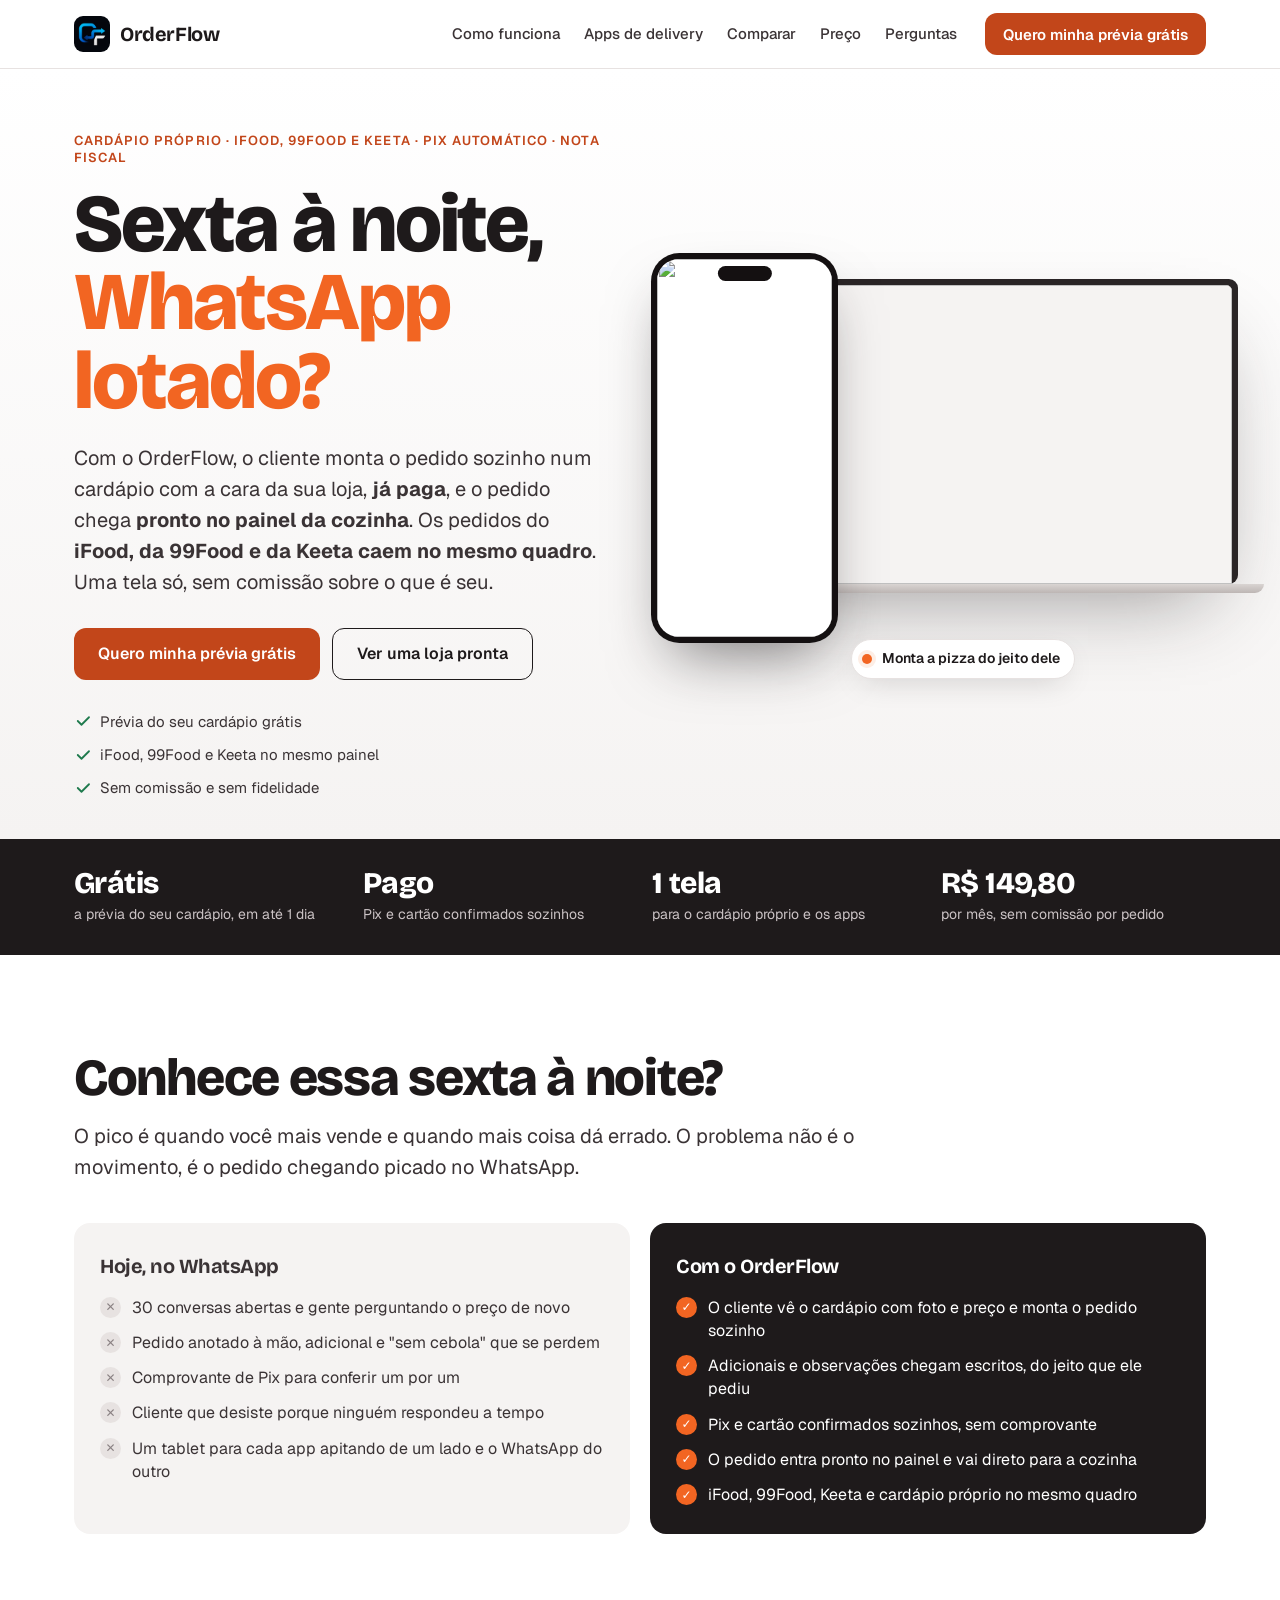
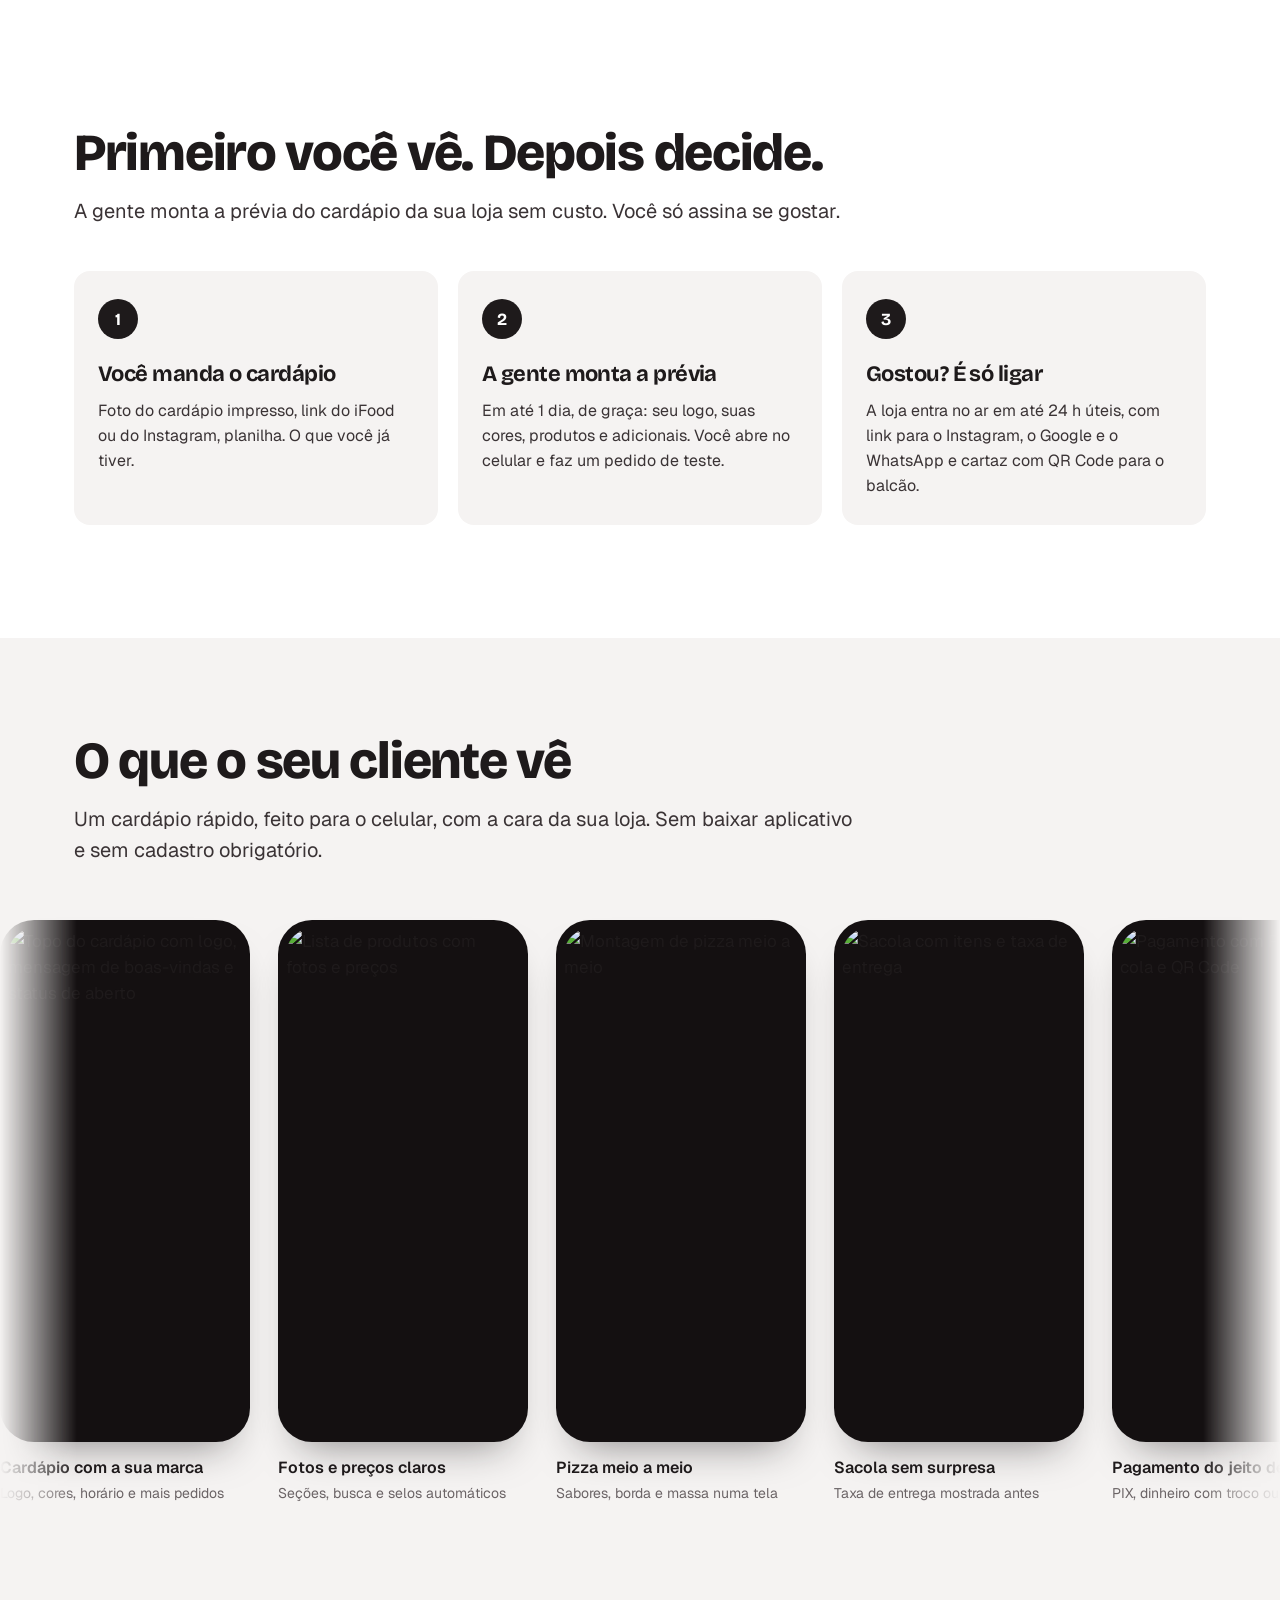
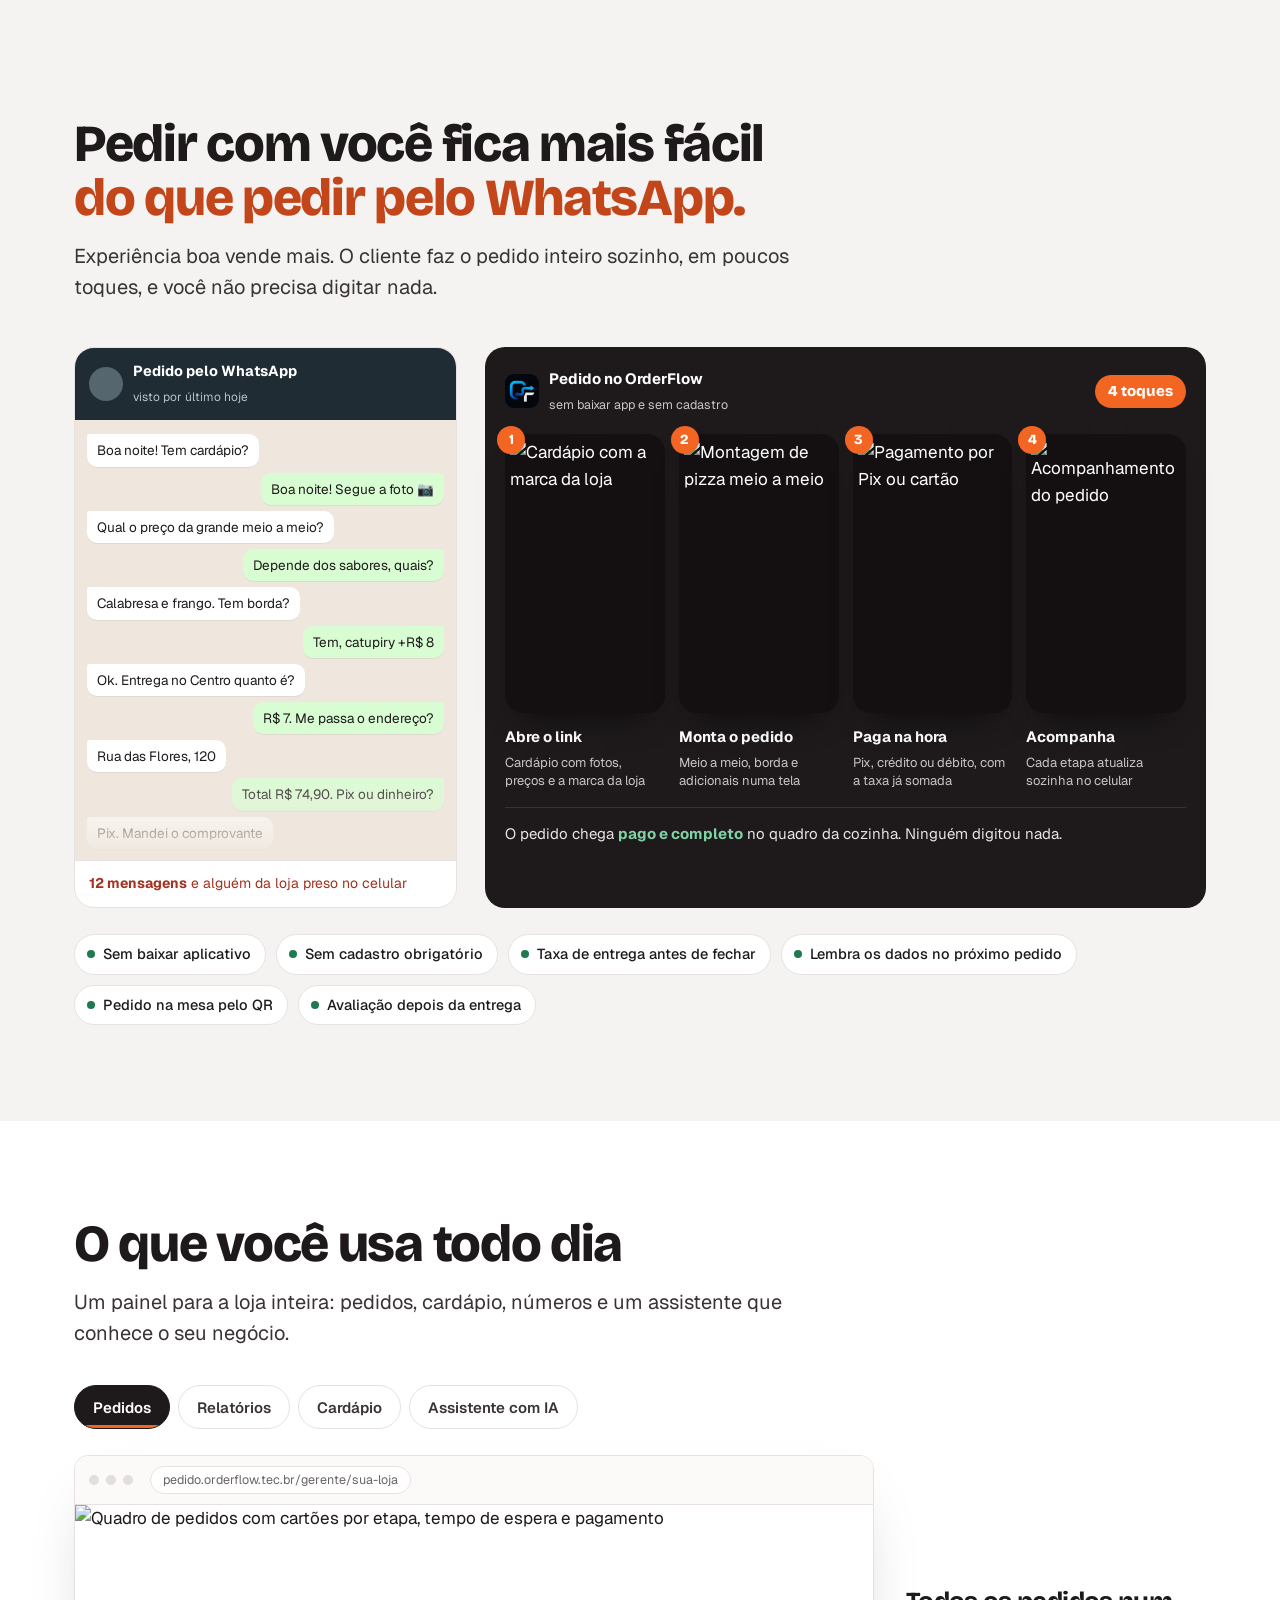
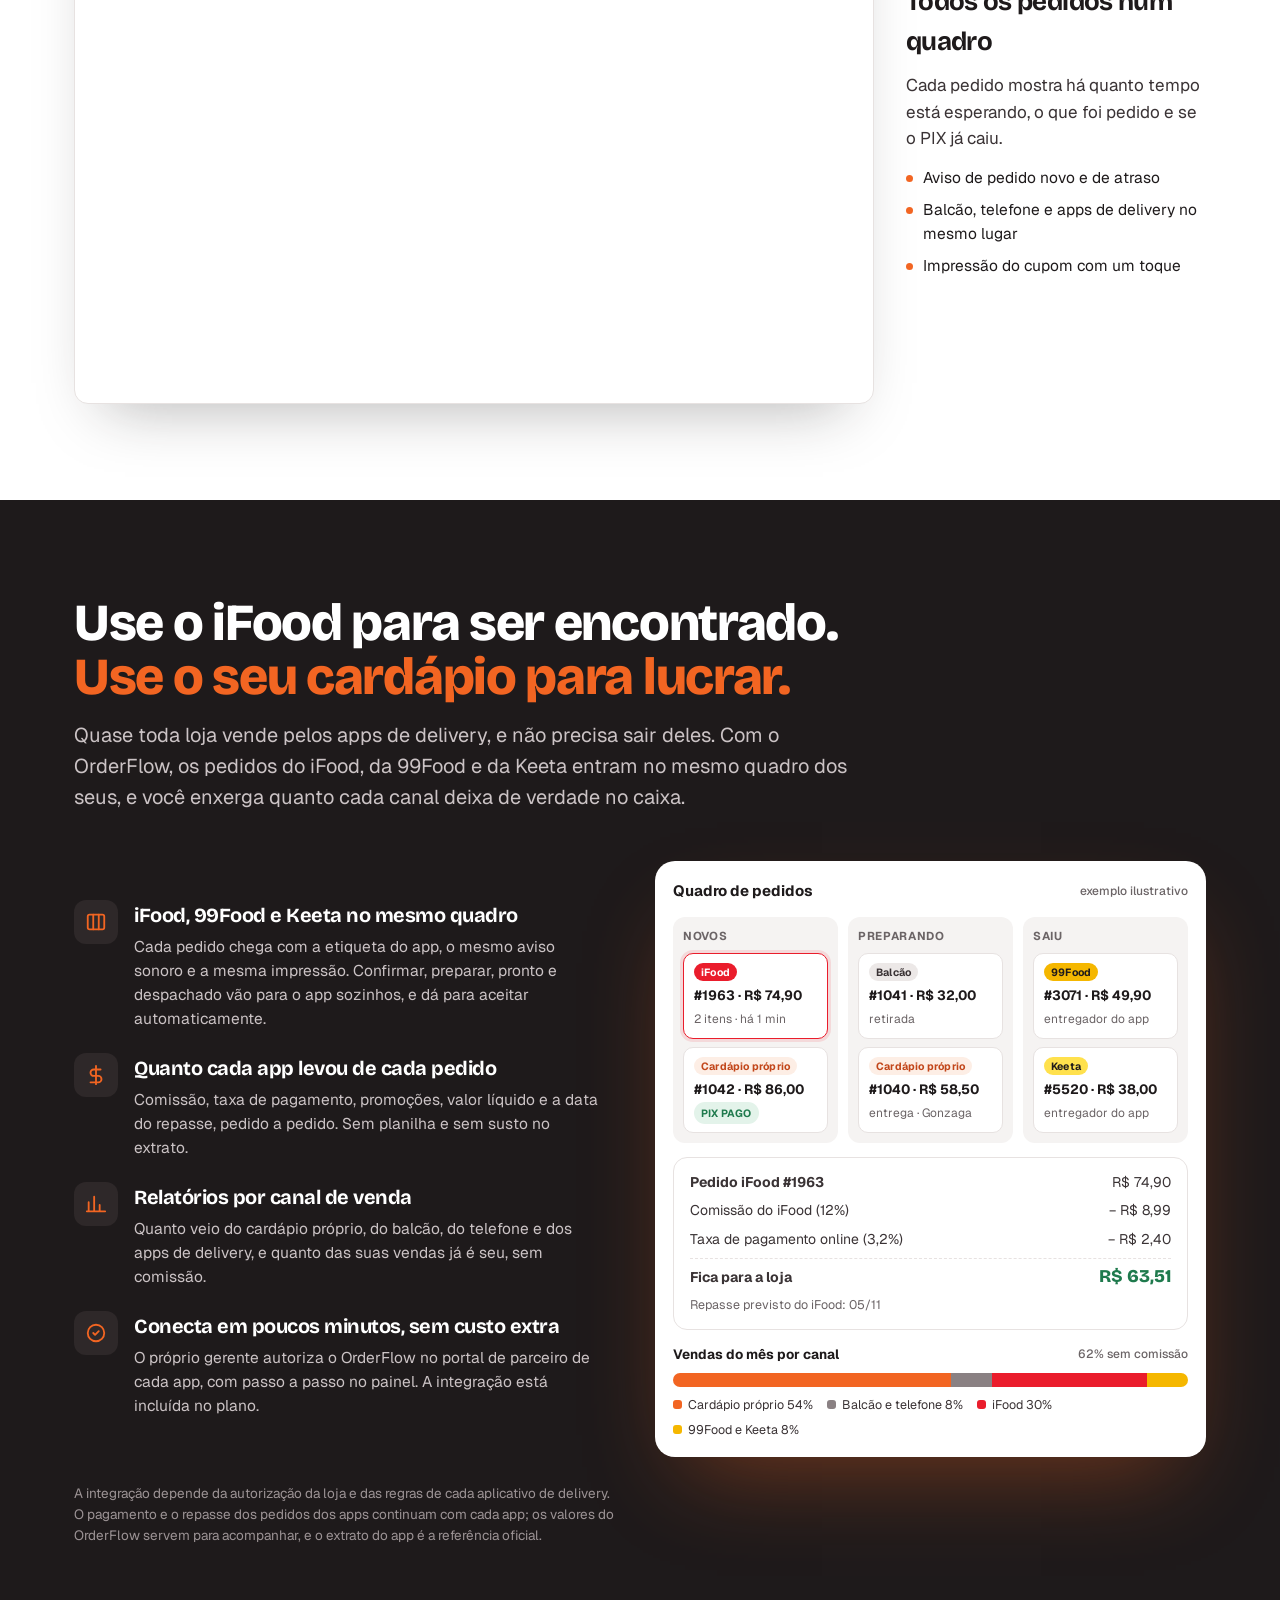
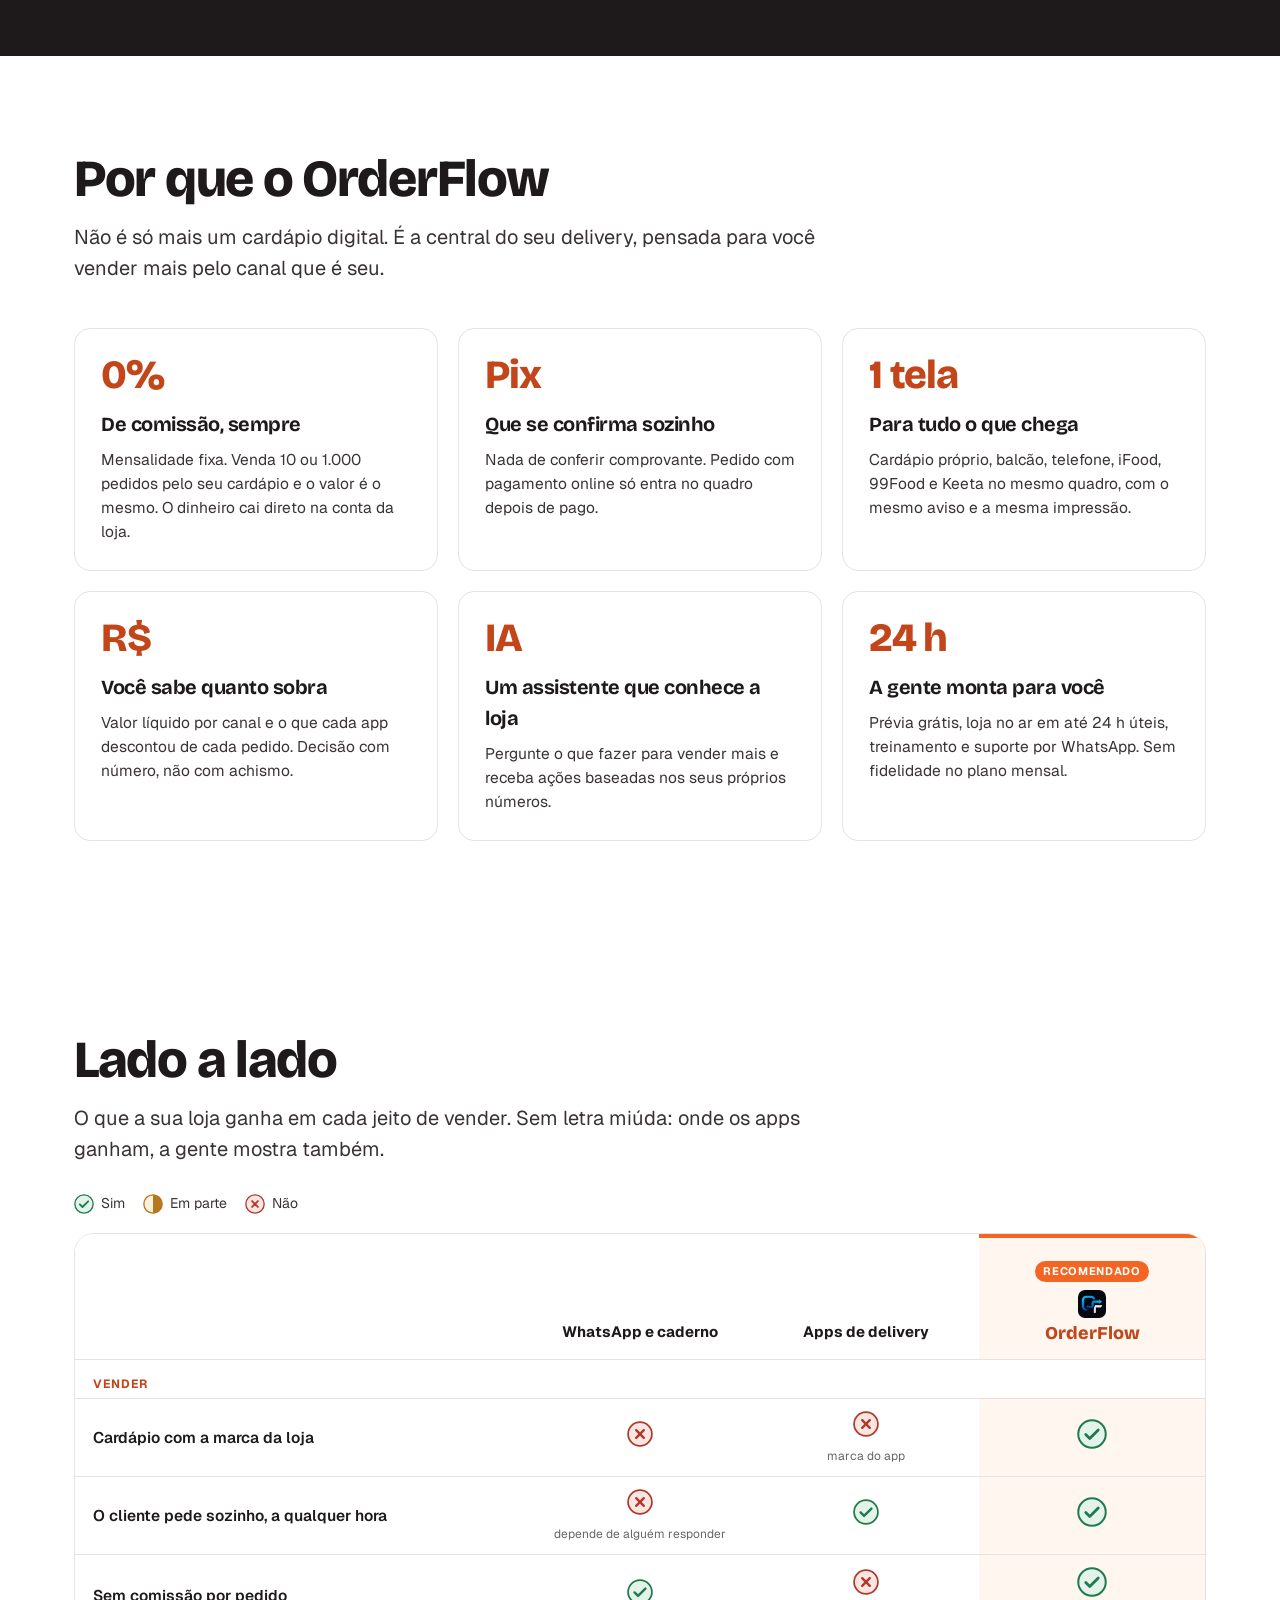
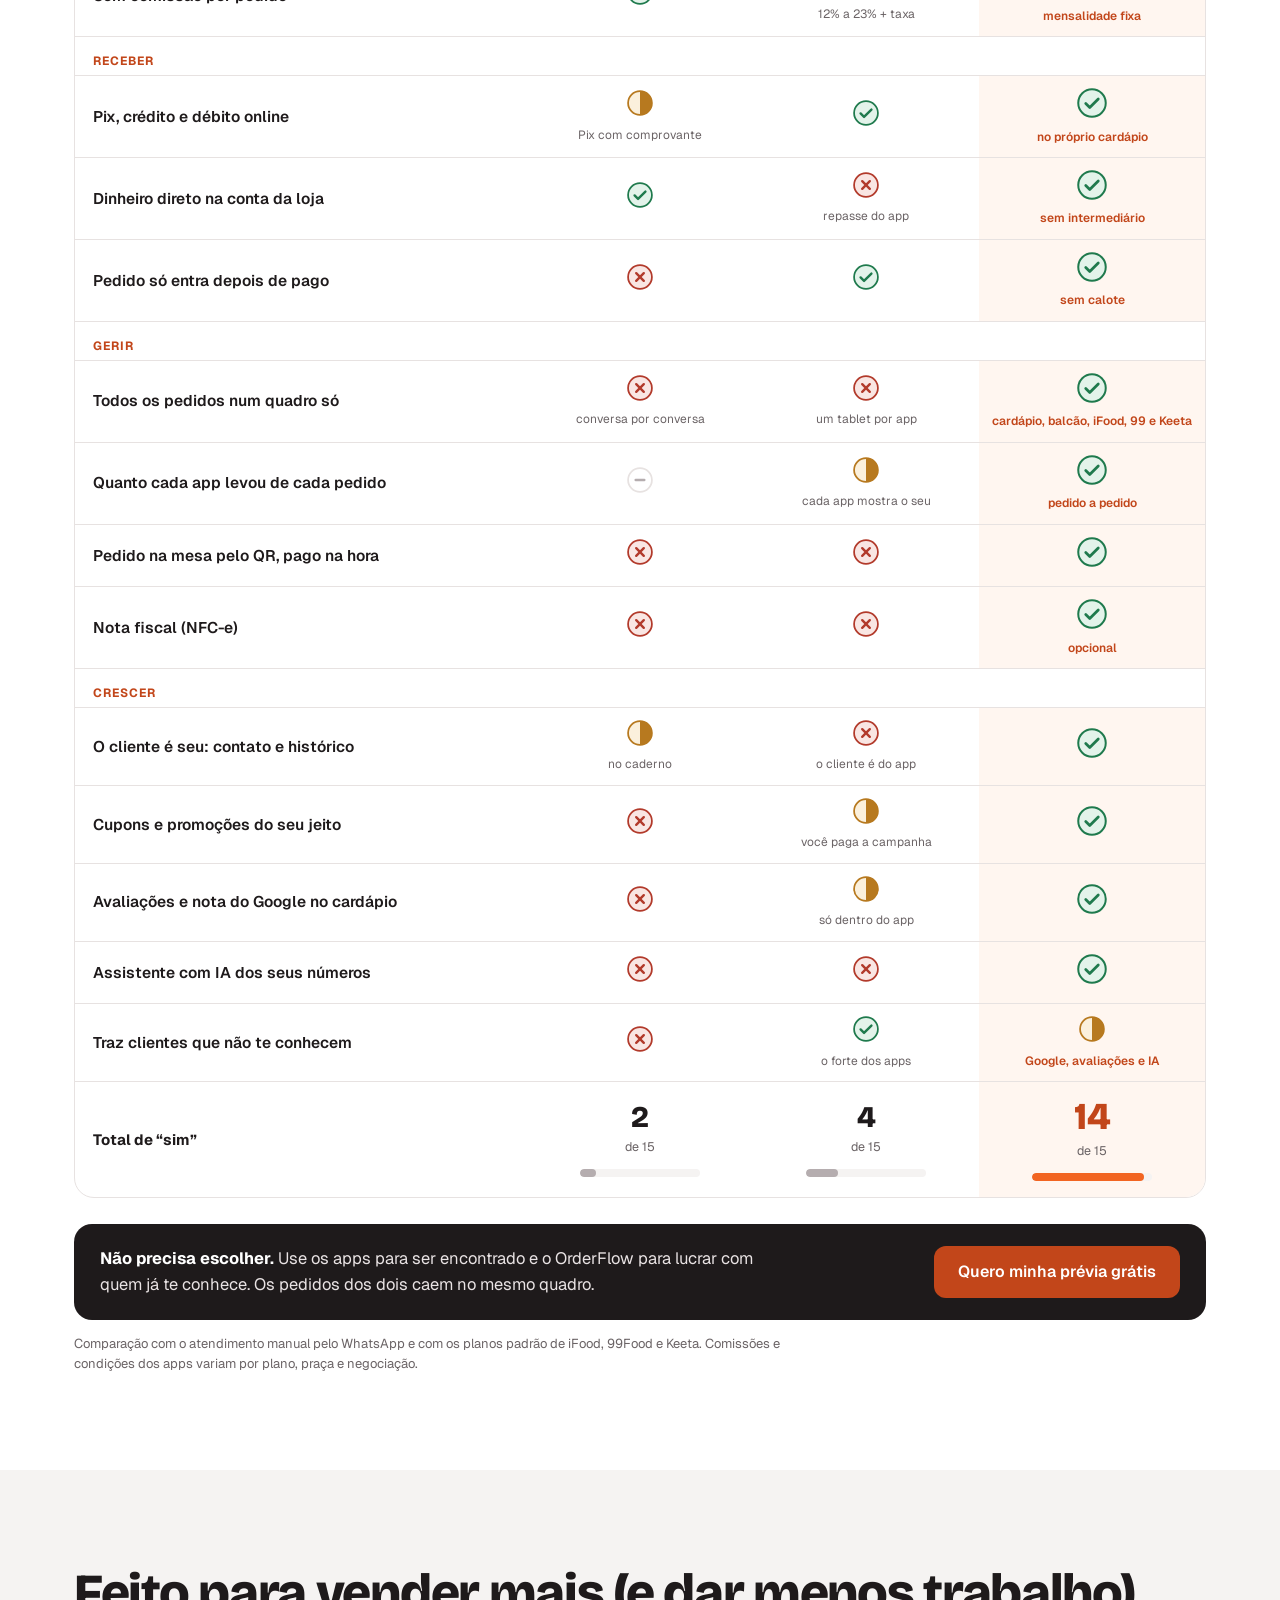
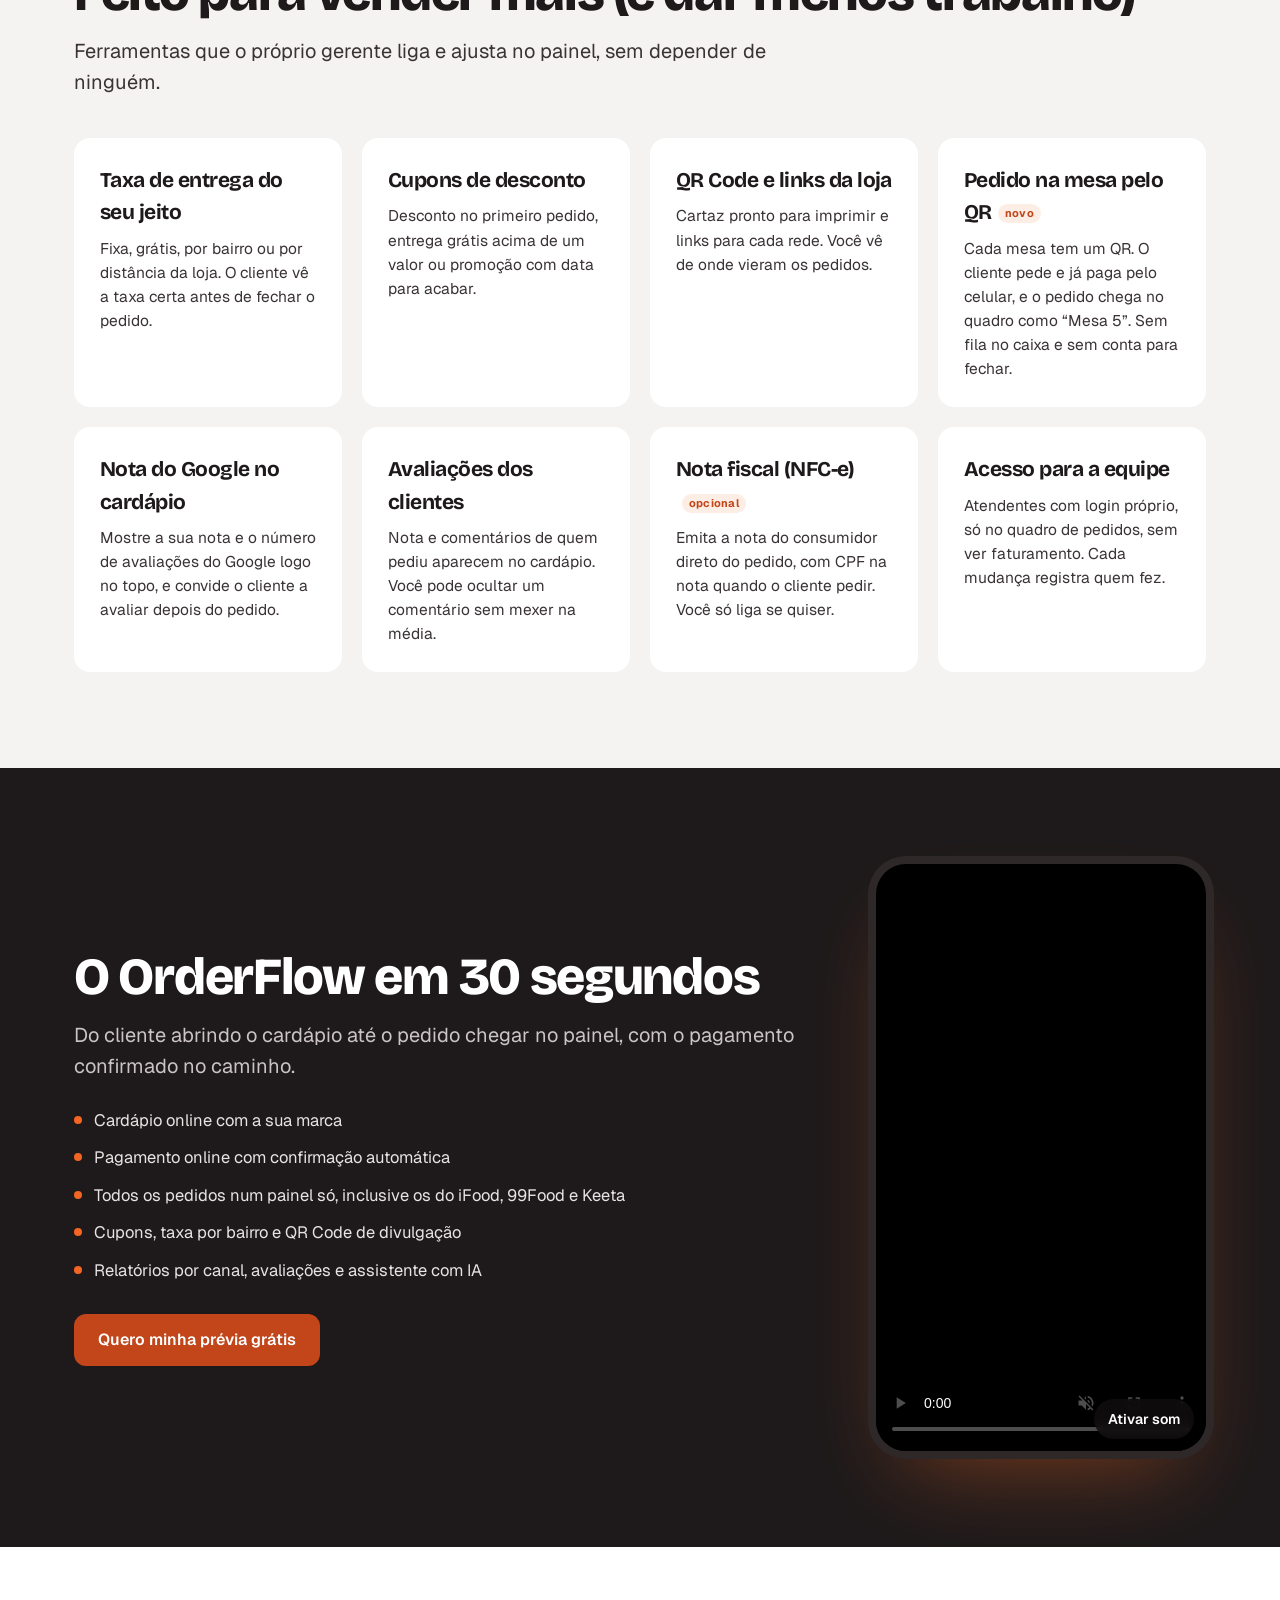
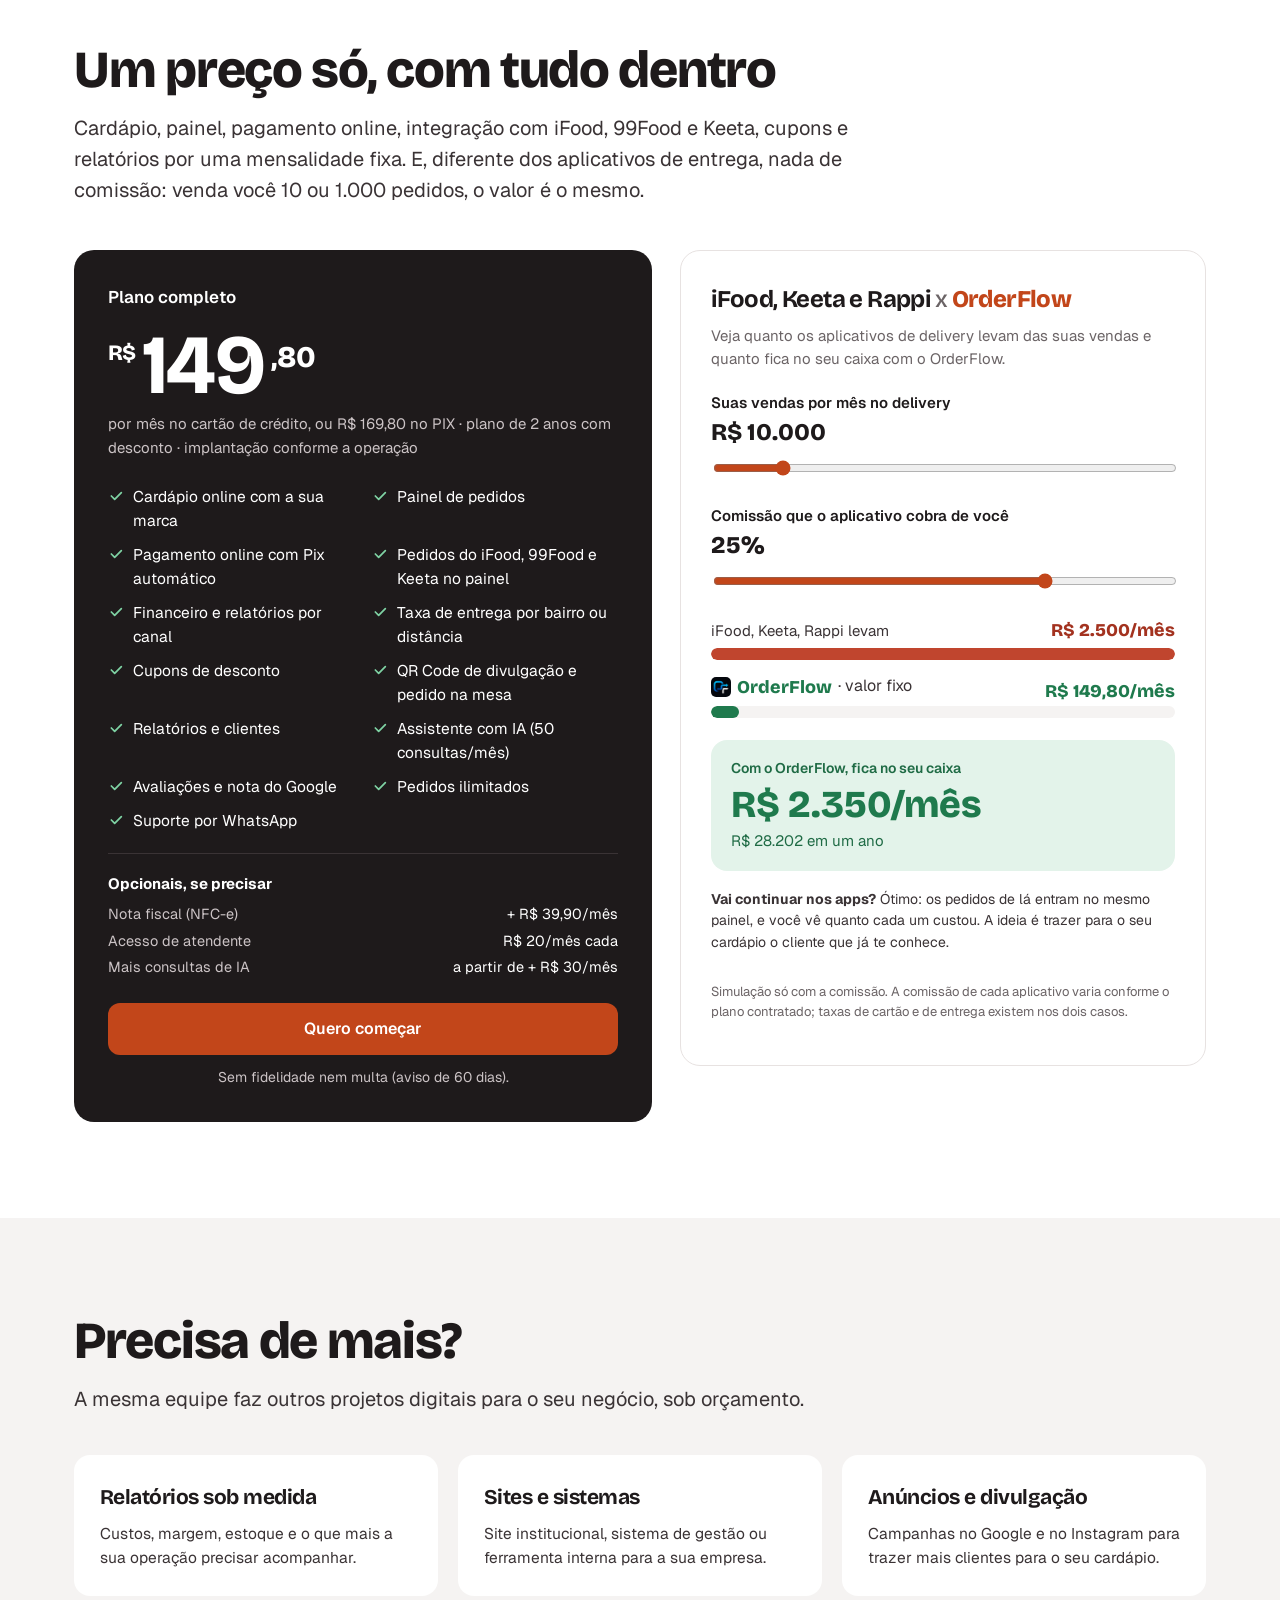
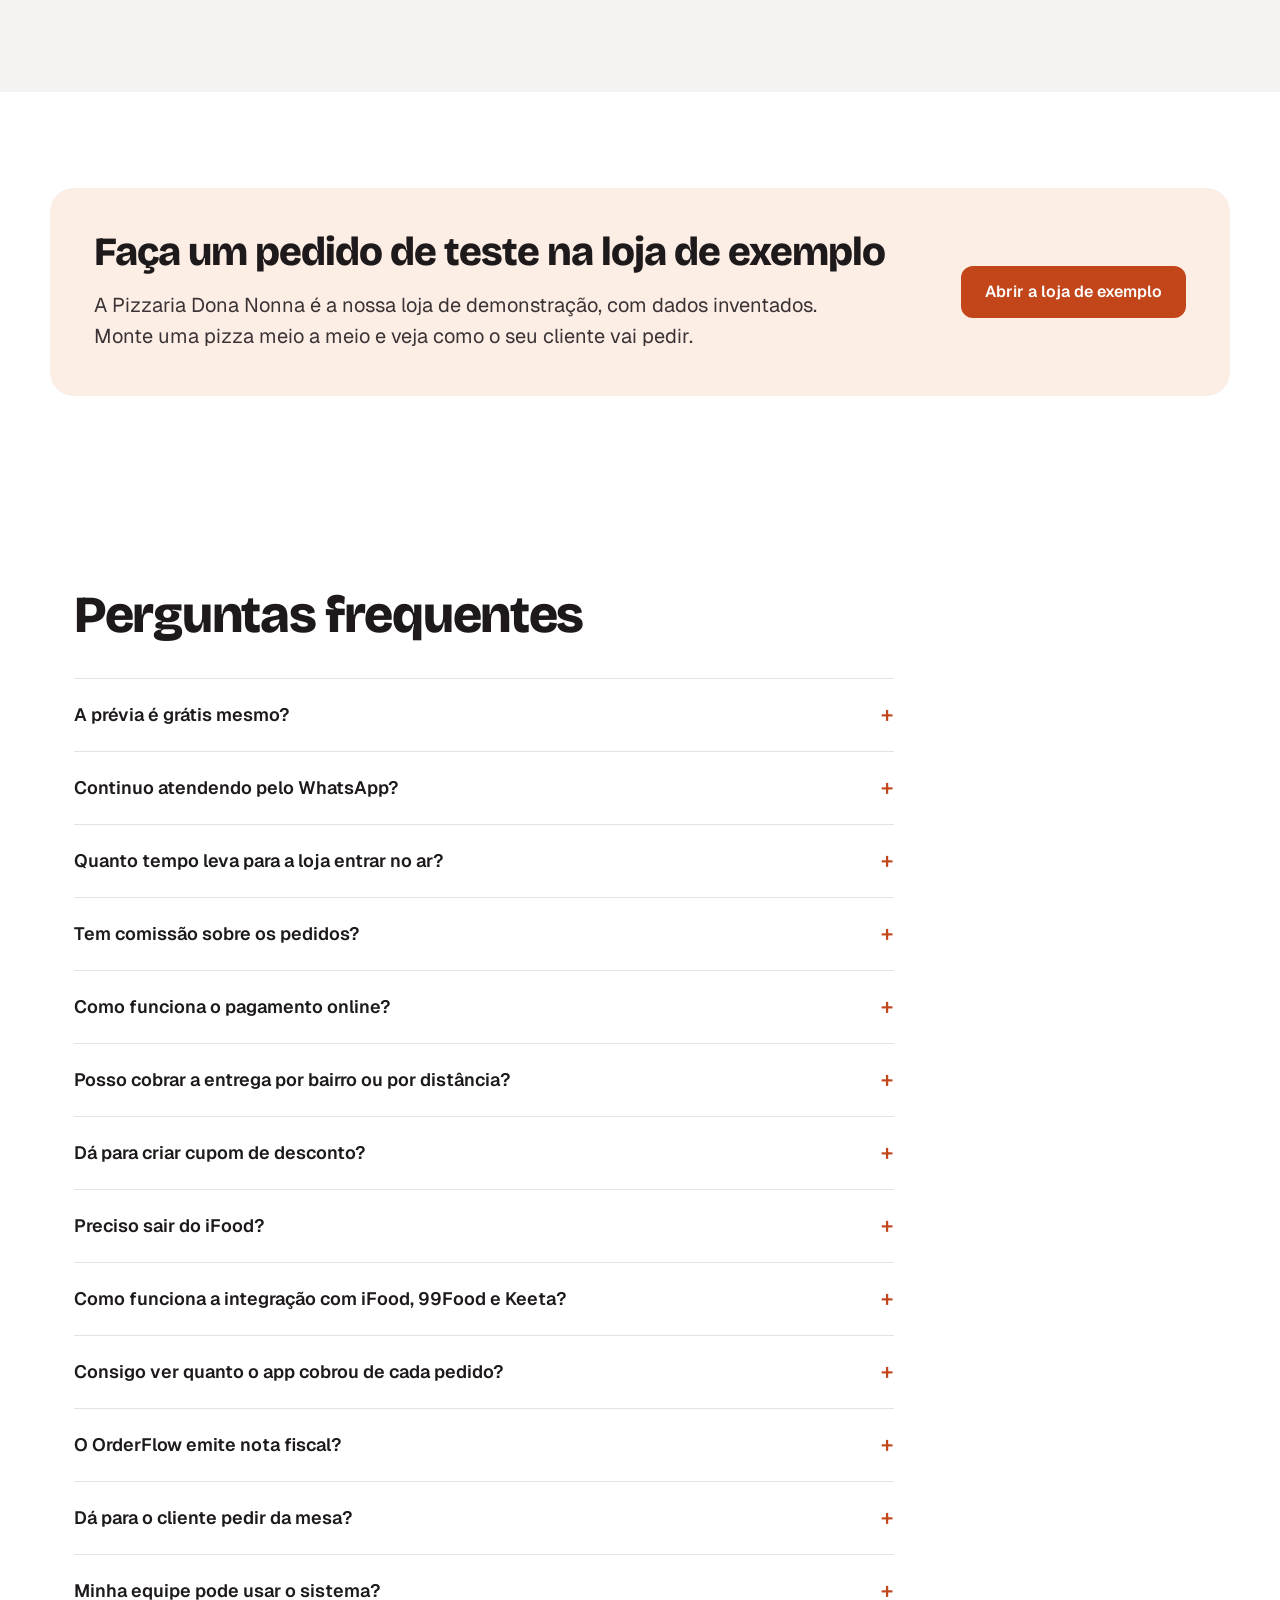
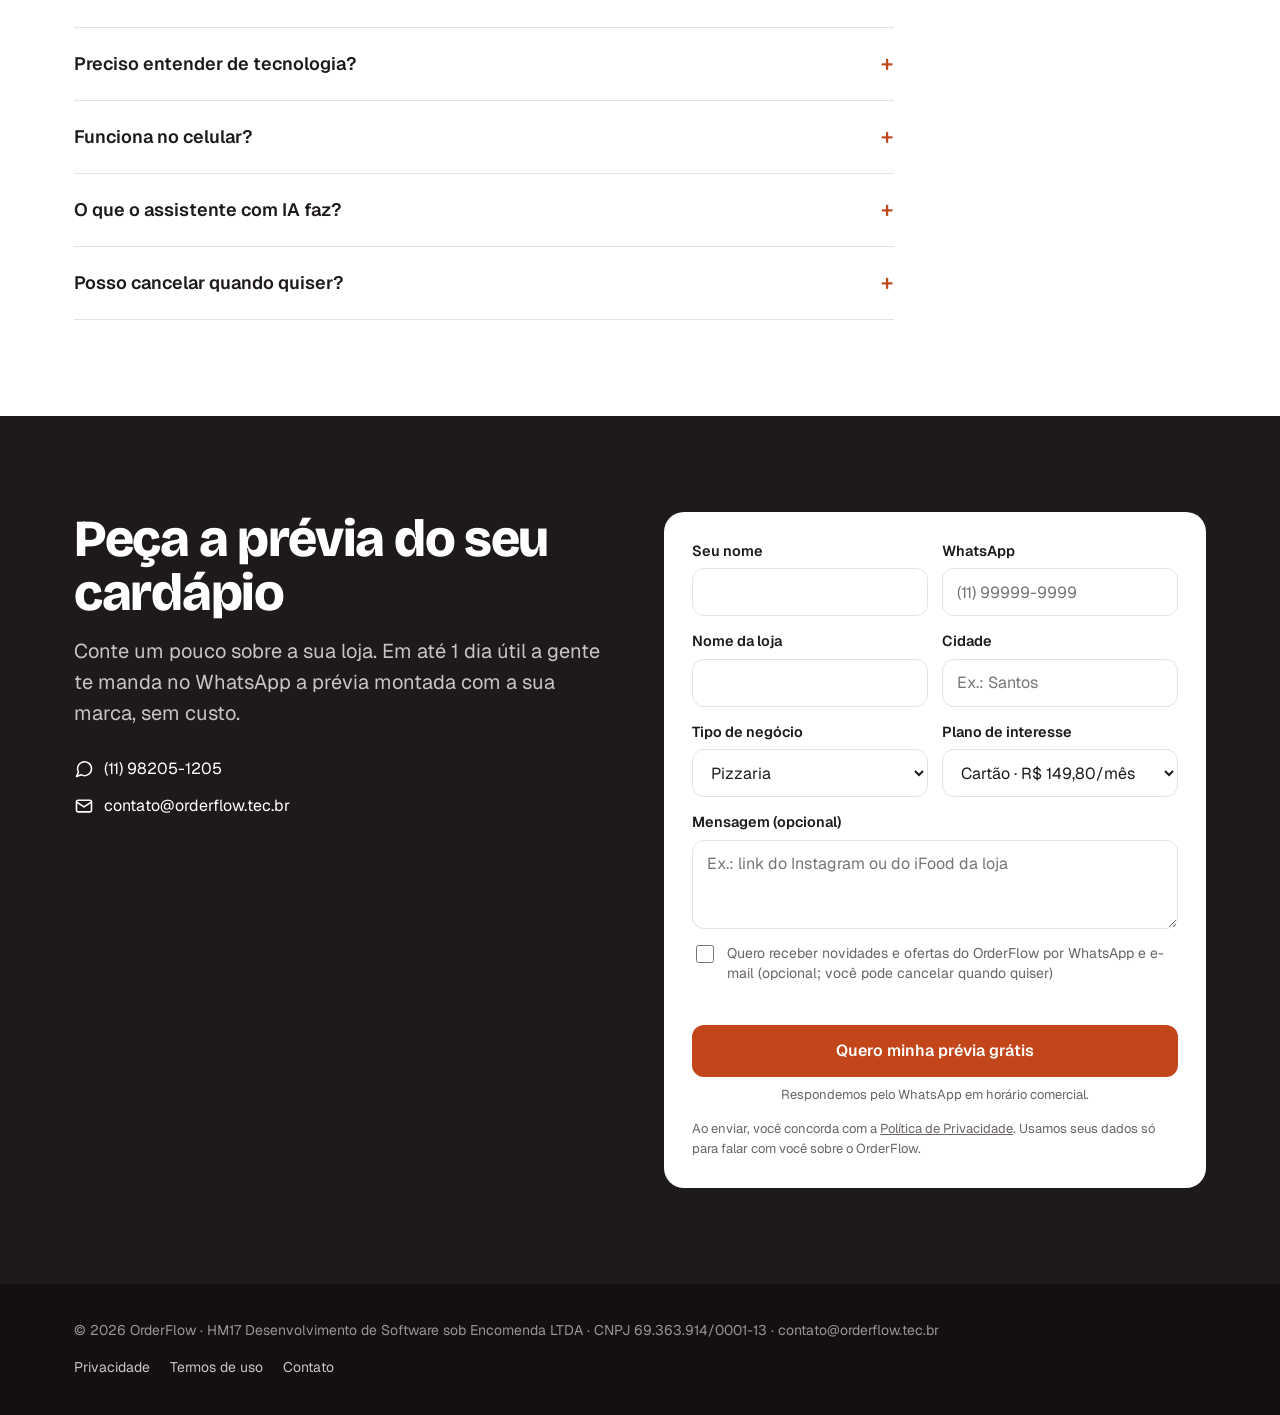
==== commit d4b75175: "Site: botão de WhatsApp informa a origem da visita (Instagram, Google, anúncio...) e o formulário ta" ====
--- a/index.html
+++ b/index.html
@@ -992,6 +992,26 @@
   return saved;
 })();
 
+/* De onde veio quem clica no WhatsApp: entra no texto da conversa, pra saber a origem sem perguntar */
+function ofOrigem(){
+  var s=(ofSrc.utm_source||'').toLowerCase(), r=(ofSrc.referrer||'').toLowerCase();
+  if(ofSrc.gclid)return 'anúncio do Google';
+  if(ofSrc.fbclid&&/ig|insta/.test(s+r))return 'anúncio do Instagram';
+  if(ofSrc.fbclid)return 'anúncio do Facebook';
+  if(/^(ig|insta)/.test(s)||r.indexOf('instagram.')>=0)return 'Instagram';
+  if(/^(fb|face)/.test(s)||r.indexOf('facebook.')>=0)return 'Facebook';
+  if(/google/.test(s)||r.indexOf('google.')>=0)return 'Google';
+  if(/whats|wa/.test(s)||r.indexOf('whatsapp')>=0)return 'WhatsApp';
+  if(s)return s.slice(0,30);
+  if(r){try{return new URL(r).hostname.replace(/^www\./,'')}catch(e){}}
+  return 'site';
+}
+(function(){var o=ofOrigem();
+  document.querySelectorAll('a[href*="wa.me"][href*="text="]').forEach(function(a){
+    try{var u=new URL(a.href),t=u.searchParams.get('text')||'';if(t.indexOf('(vim pelo')<0)a.href=u.origin+u.pathname+'?text='+encodeURIComponent(t+' (vim pelo '+o+')')}catch(e){}
+  });
+})();
+
 /* Pixel da Meta e Google Analytics: IDs vêm do painel (aba Marketing) */
 function ofTrack(ev,params){try{if(window.fbq)fbq('track',ev,params||{});if(window.gtag)gtag('event',ev==='Lead'?'generate_lead':ev==='Contact'?'contact':ev.toLowerCase(),params||{})}catch(e){}}
 fetch(OF_API+'/api/public/site-config').then(function(r){return r.json()}).then(function(c){
@@ -1036,6 +1056,7 @@
   var cidade=g('f-cidade');
   var t='*Pedido de prévia pelo site*\n\n*Nome:* '+nome+'\n*WhatsApp:* '+whats+'\n*Loja:* '+estab+(cidade?'\n*Cidade:* '+cidade:'')+'\n*Segmento:* '+g('f-seg')+'\n*Pagamento:* '+g('f-pgto');
   if(g('f-msg')) t+='\n\n*Mensagem:*\n'+g('f-msg');
+  t+='\n*Origem:* '+ofOrigem();
   var payload=Object.assign({name:nome,whatsapp:whats,business_name:estab,city:cidade,segment:g('f-seg'),plan_interest:g('f-pgto'),message:g('f-msg'),website:g('f-site'),optin:document.getElementById('f-optin').checked},ofSrc);
   try{fetch(OF_API+'/api/public/lead',{method:'POST',headers:{'Content-Type':'application/json'},body:JSON.stringify(payload),keepalive:true}).catch(function(){})}catch(x){}
   ofTrack('Lead',{content_name:g('f-seg')});
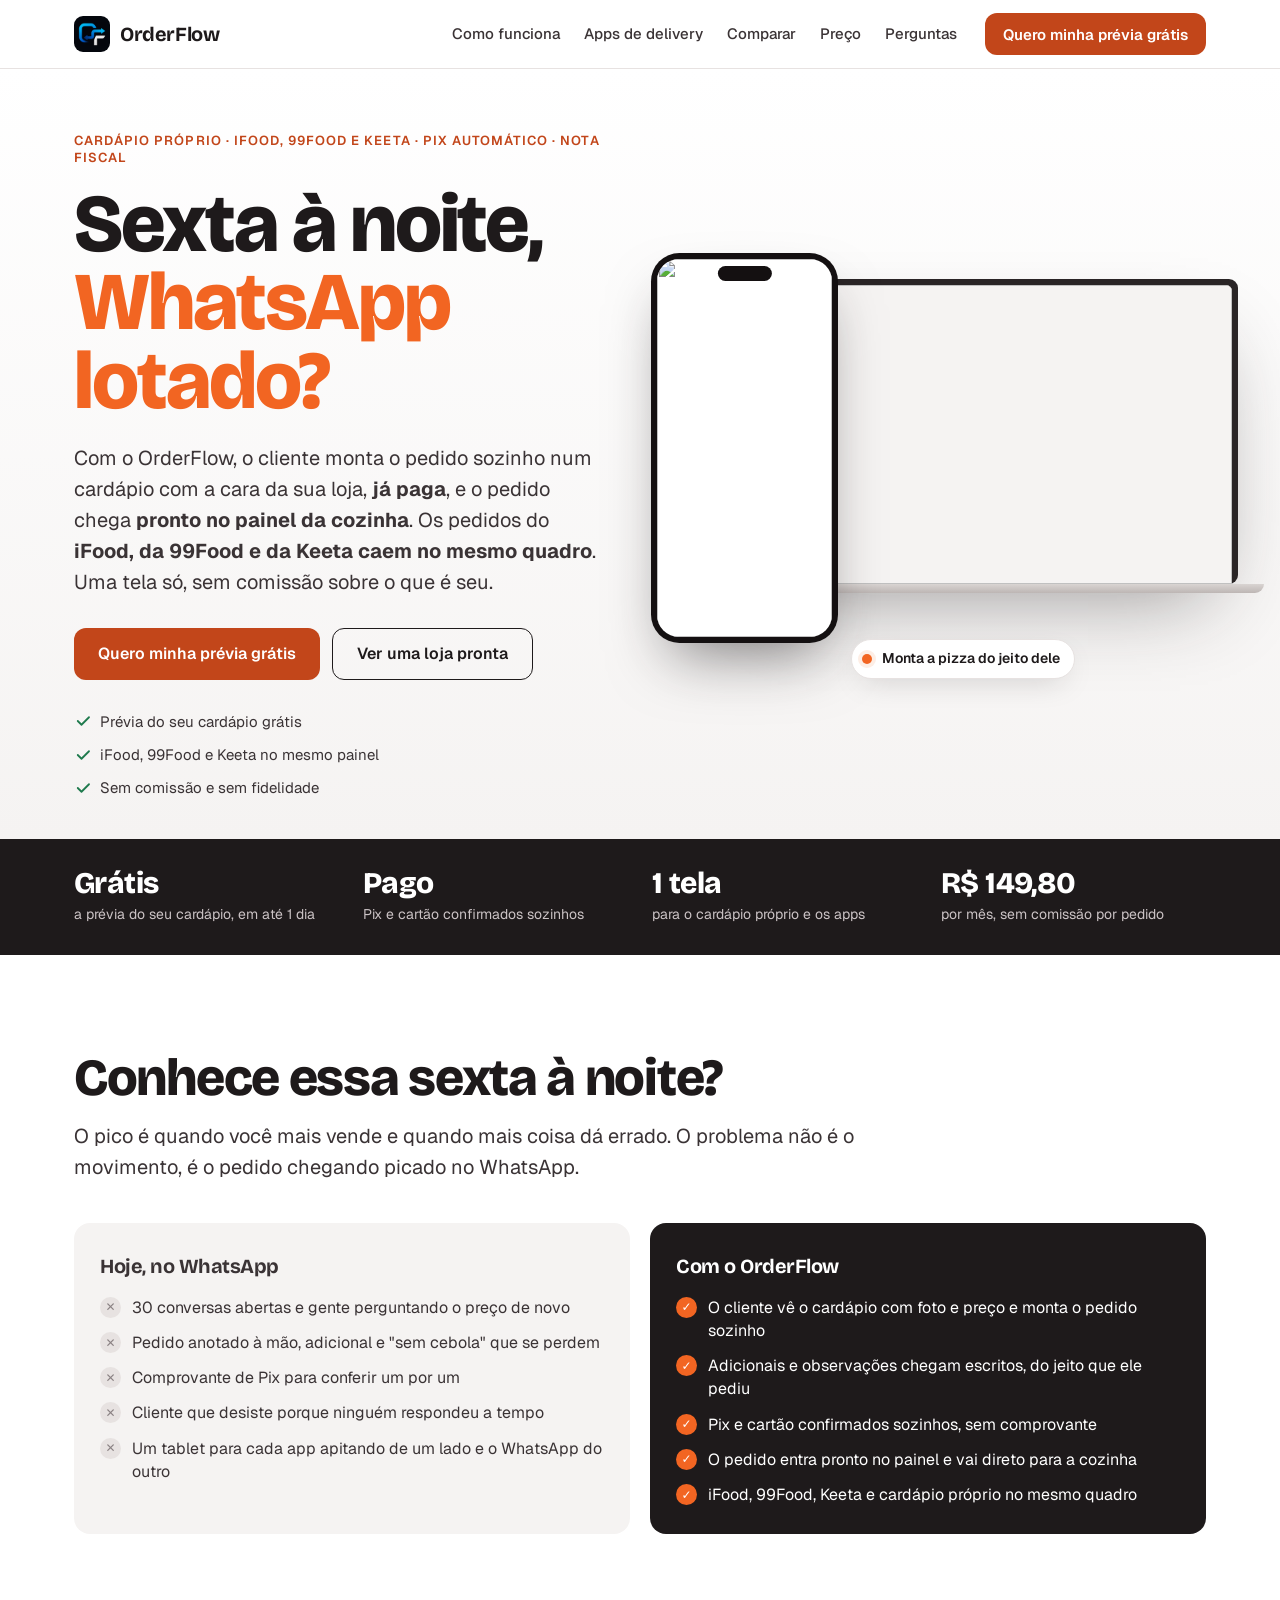
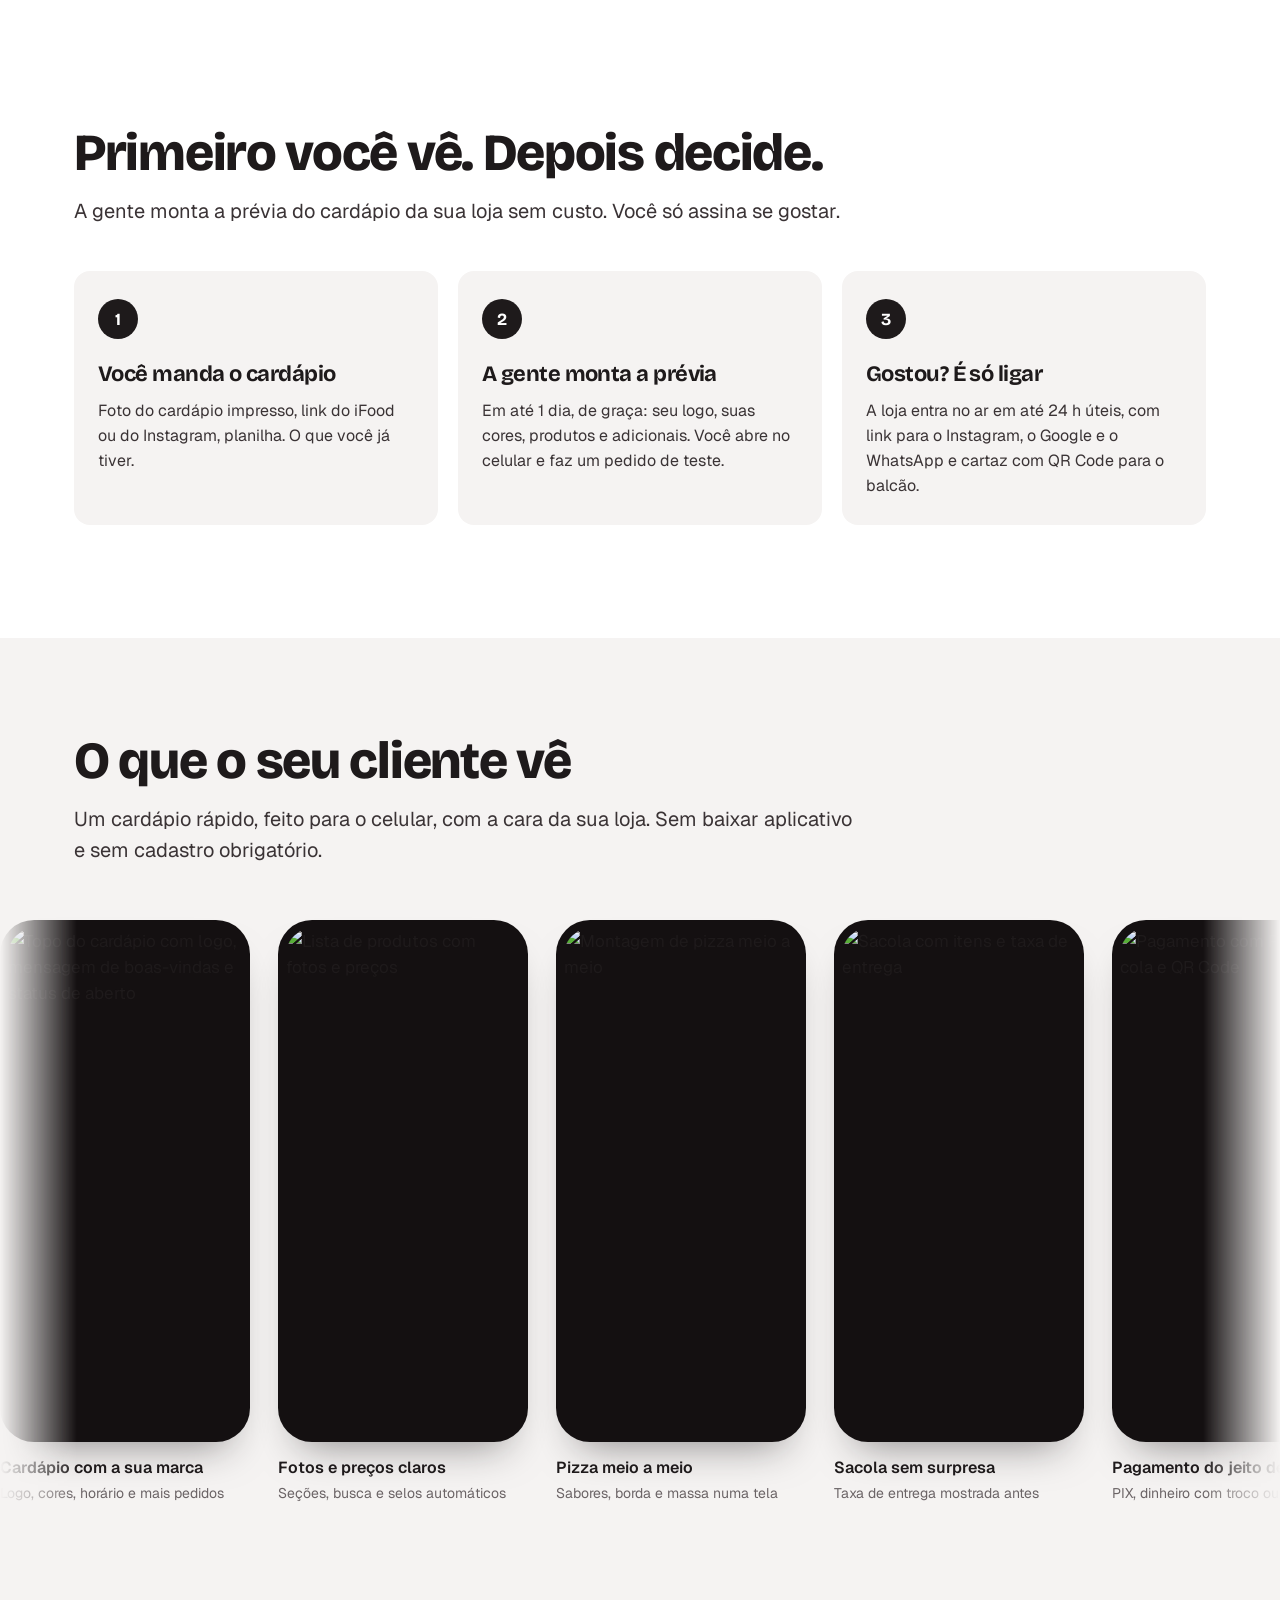
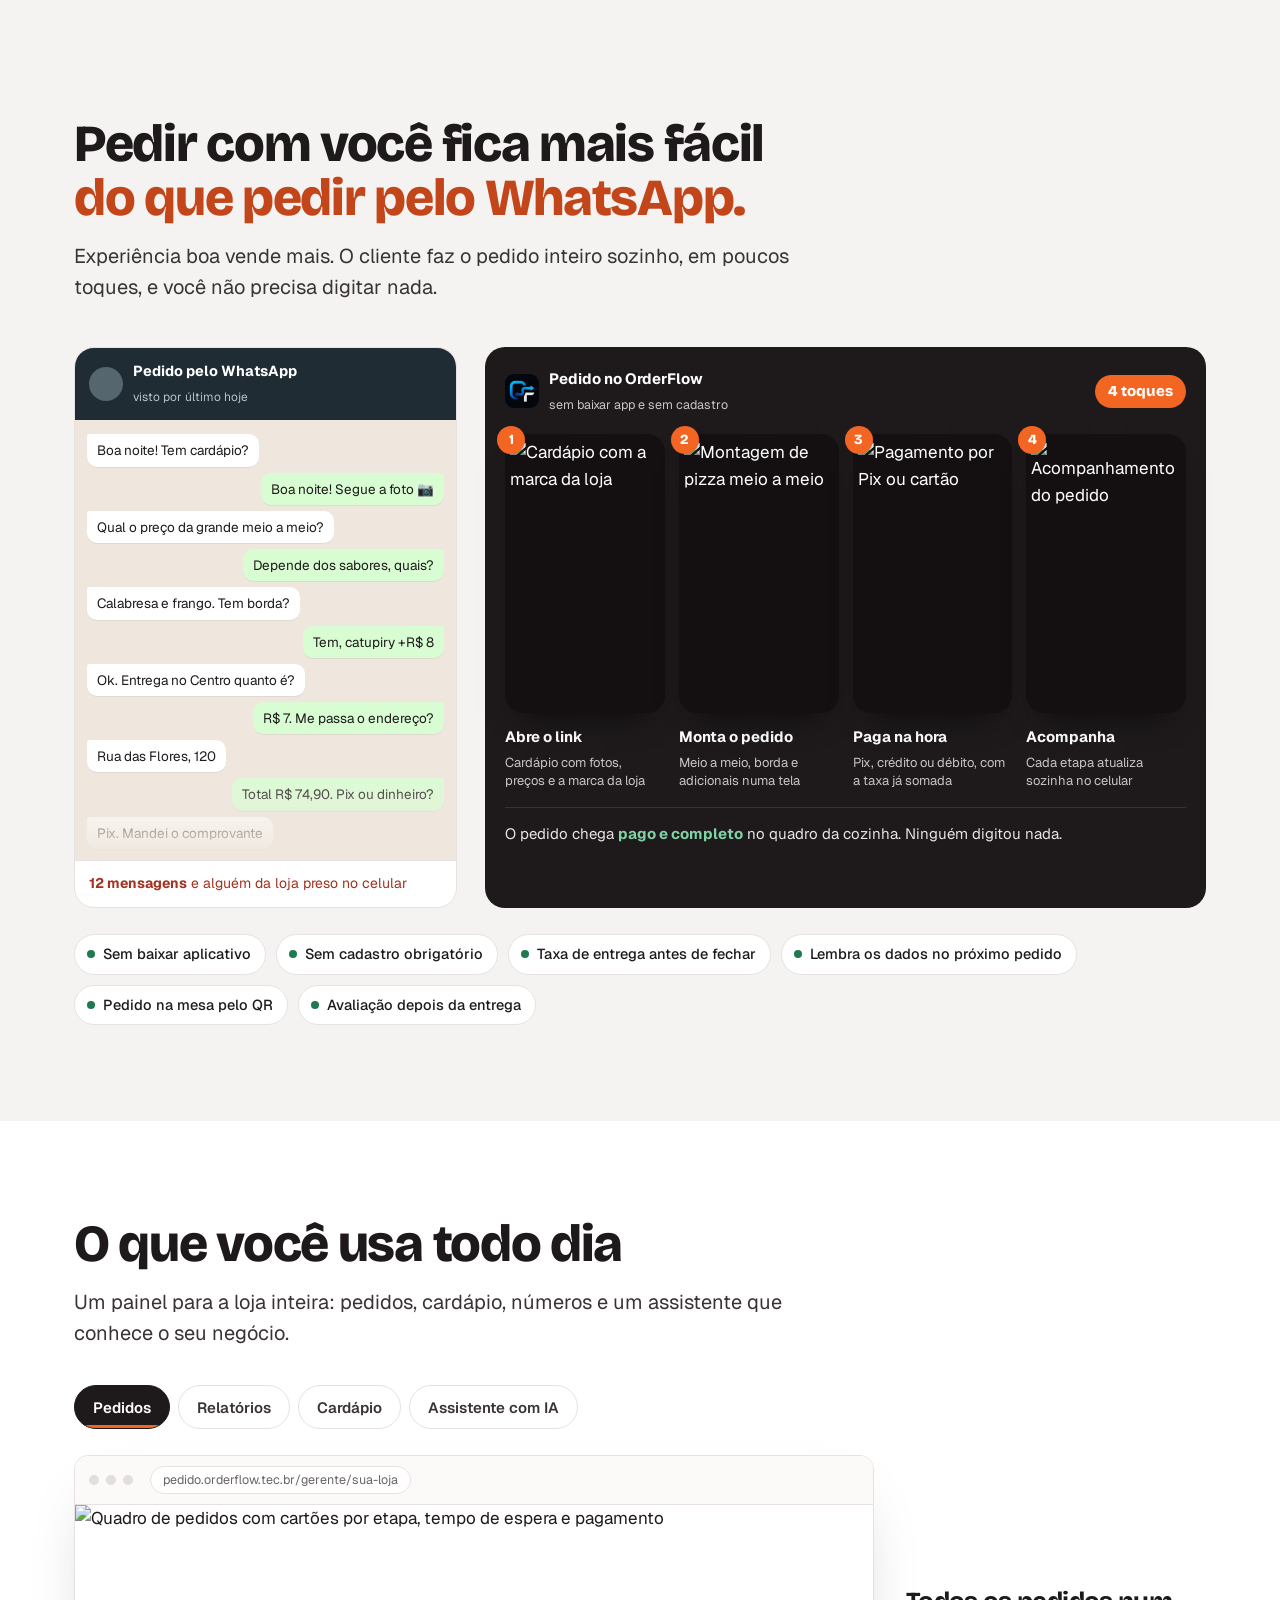
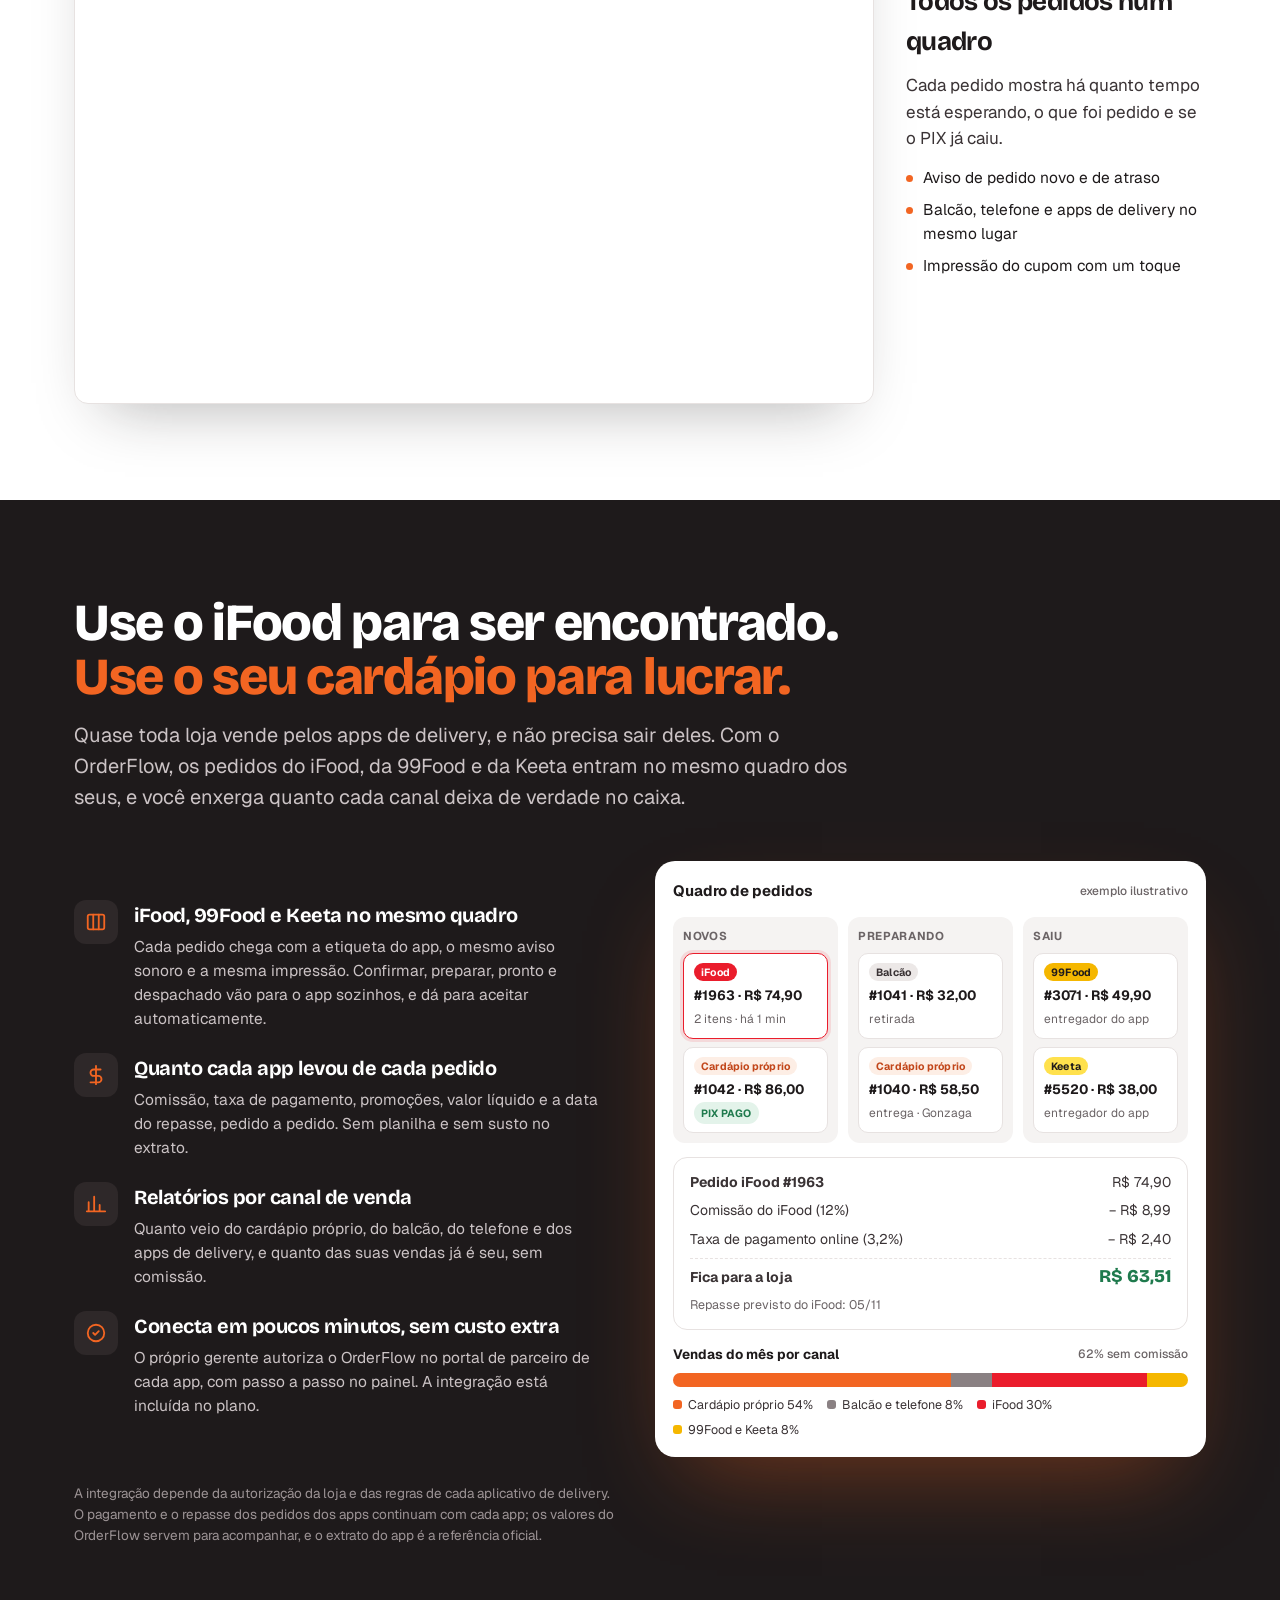
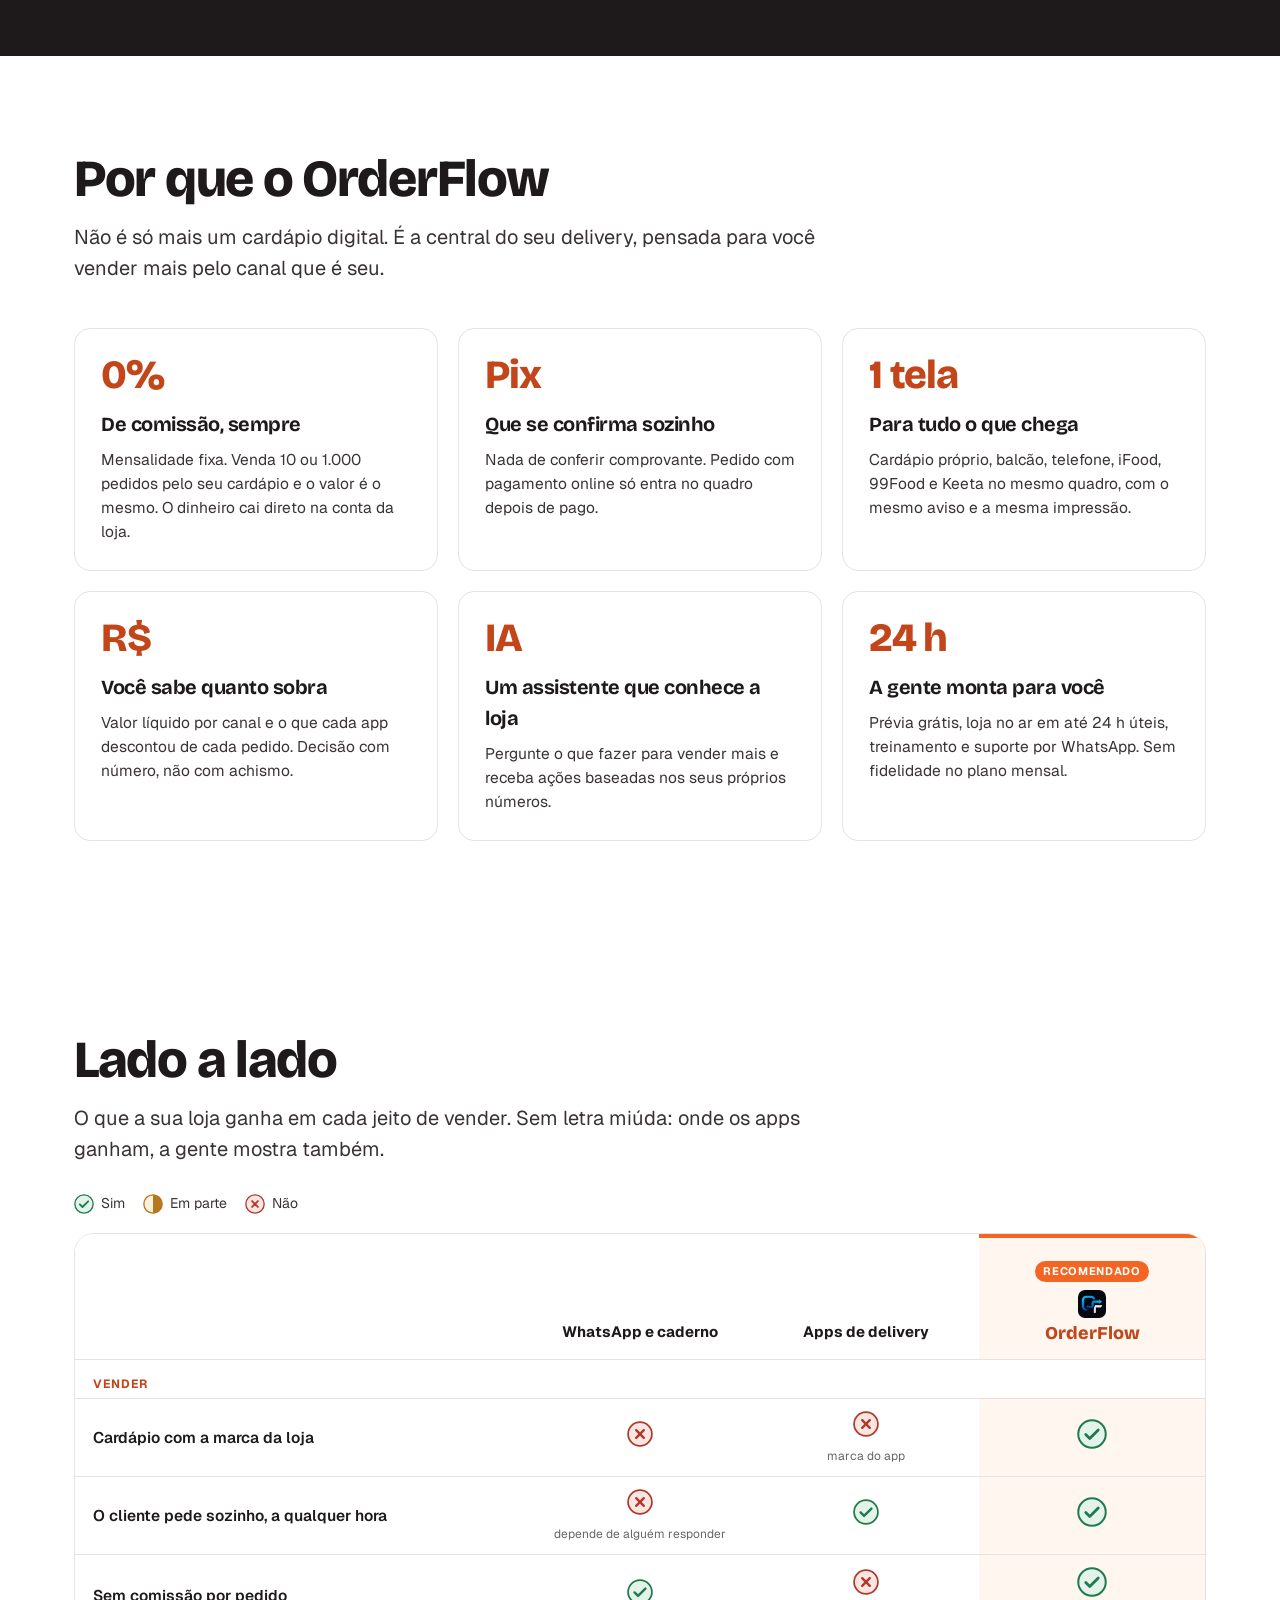
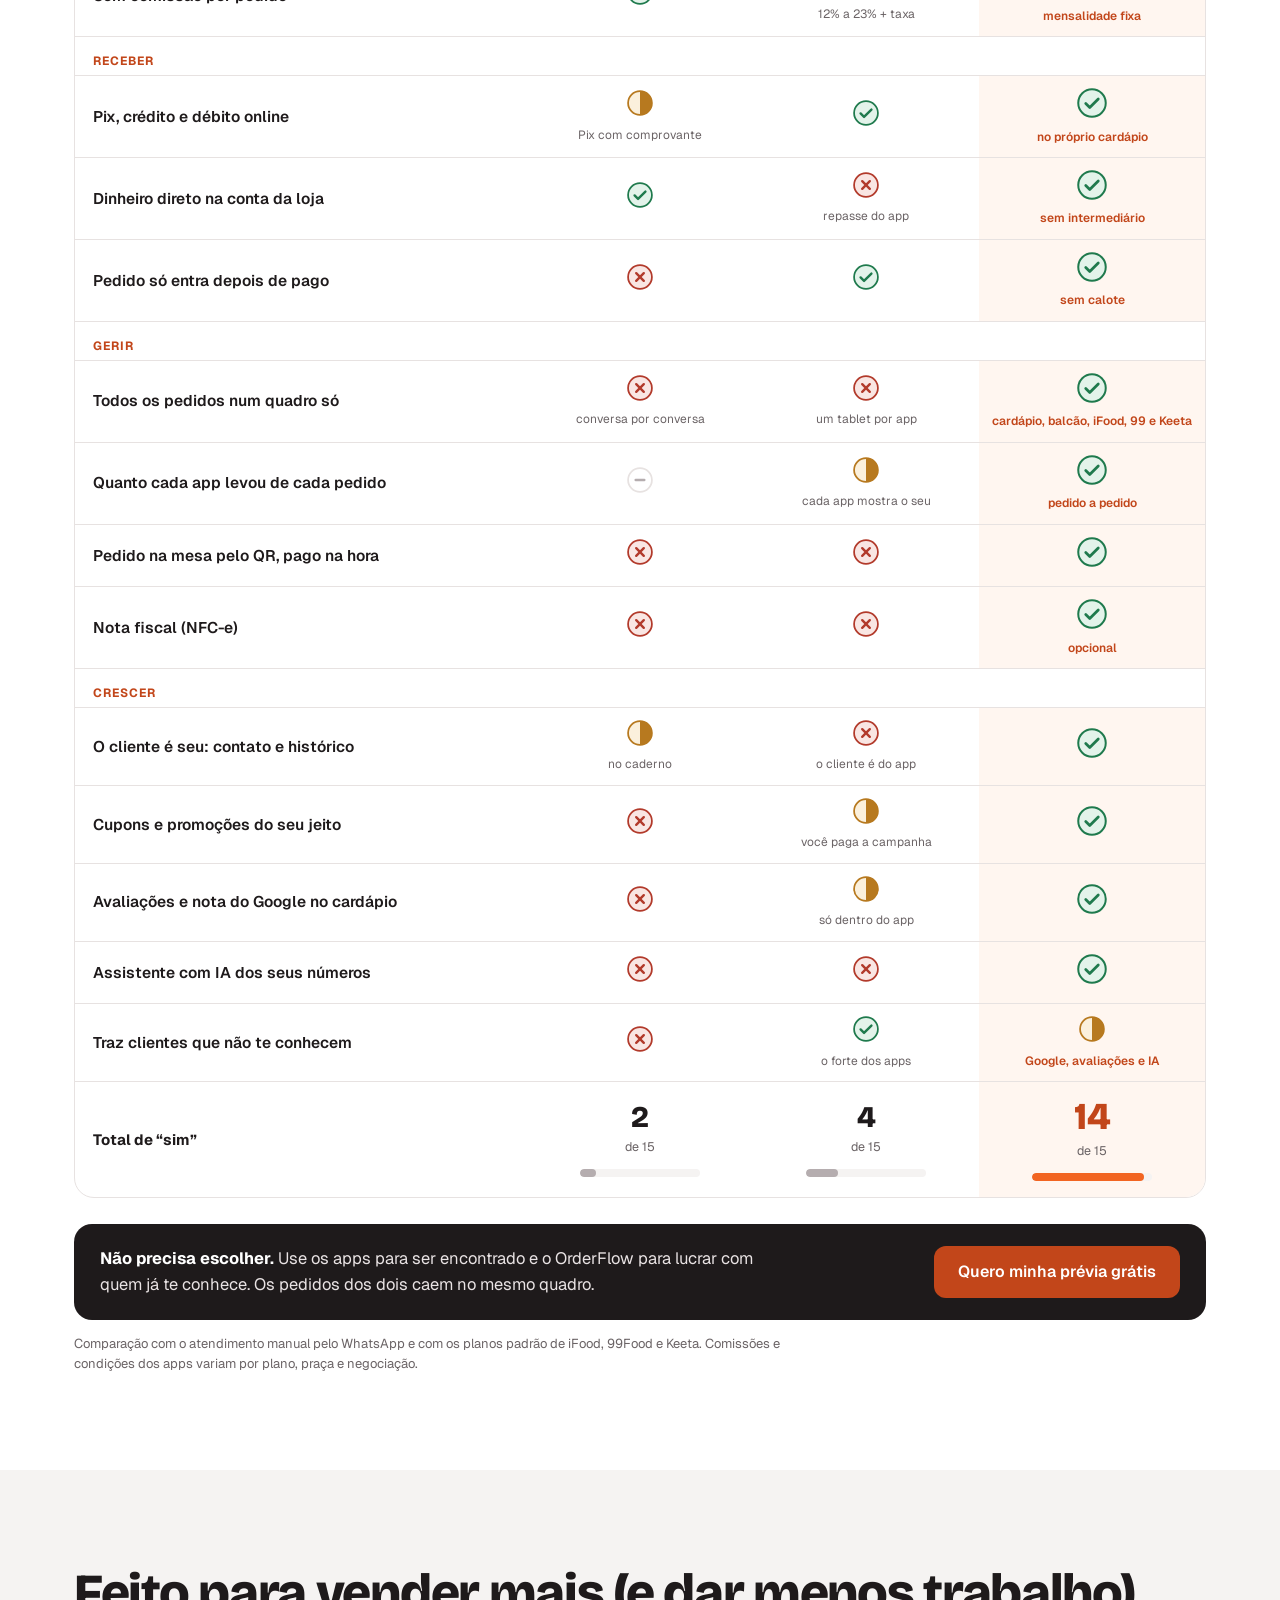
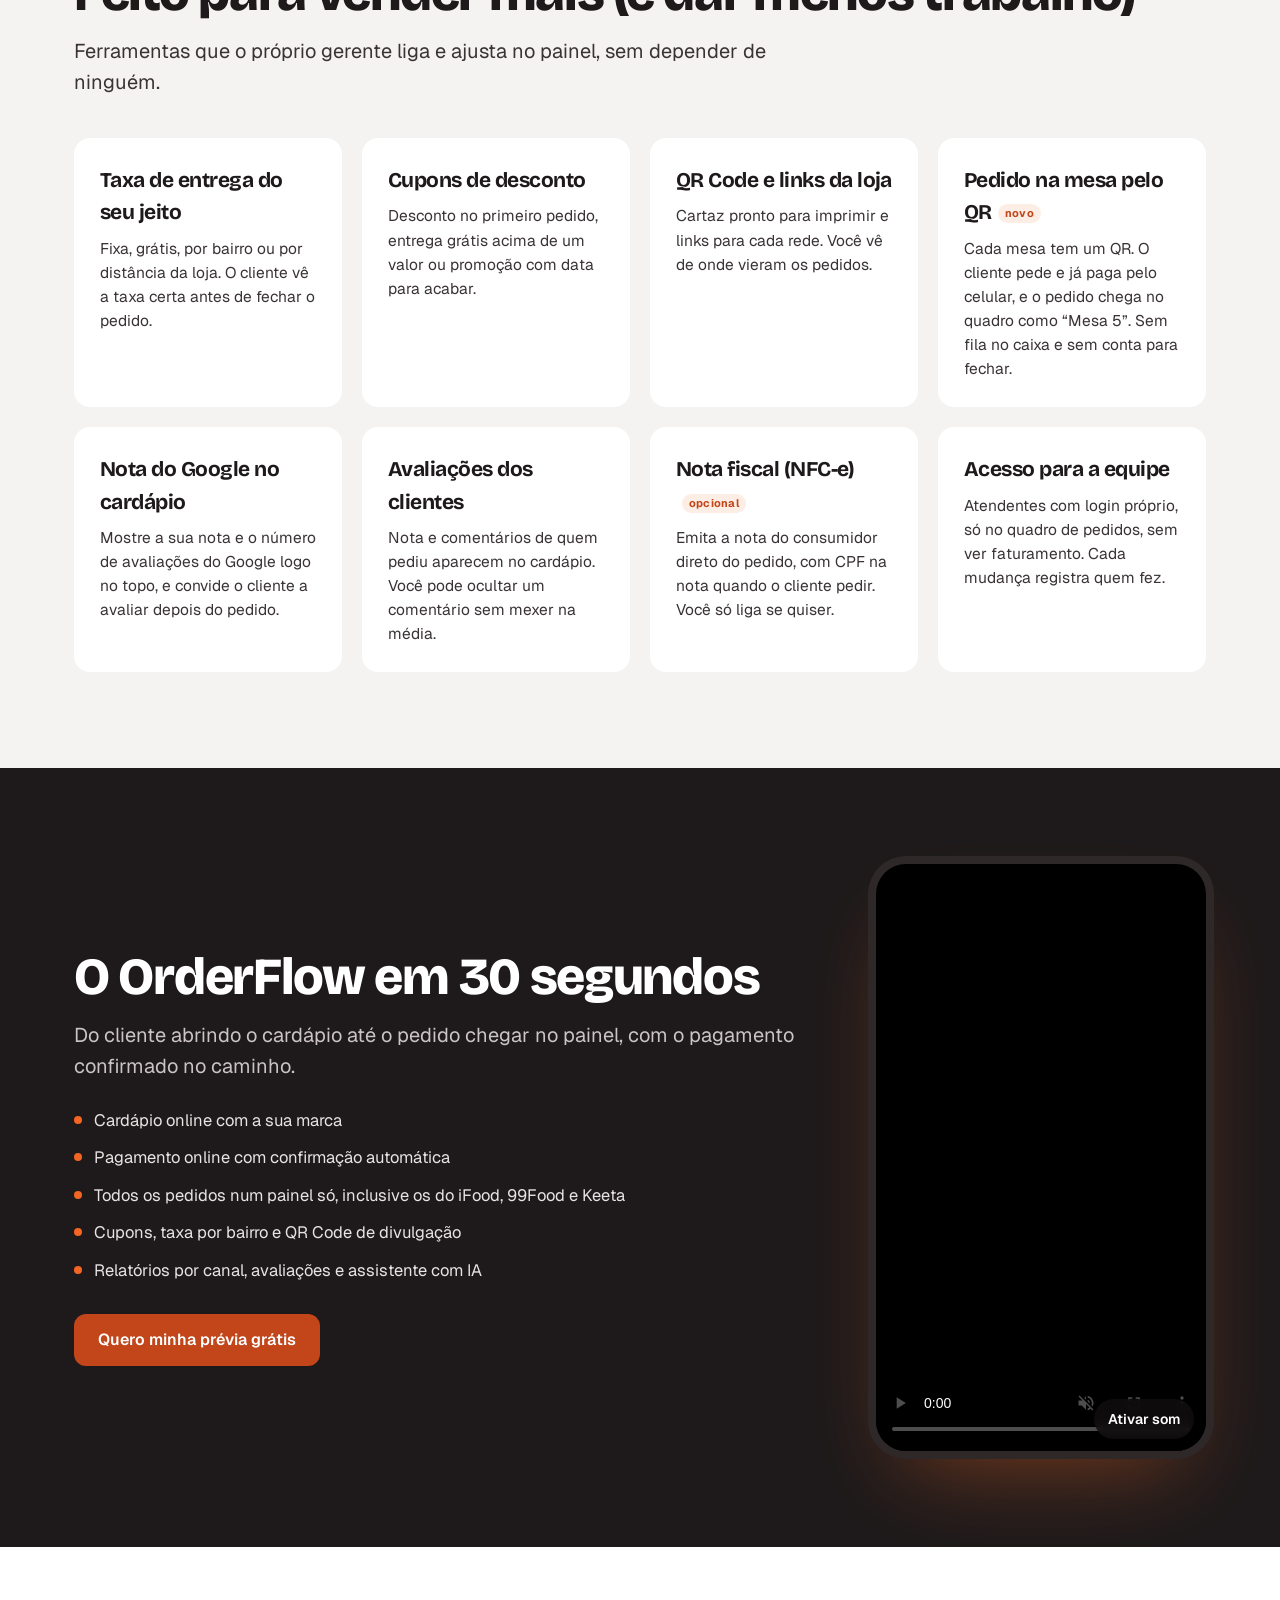
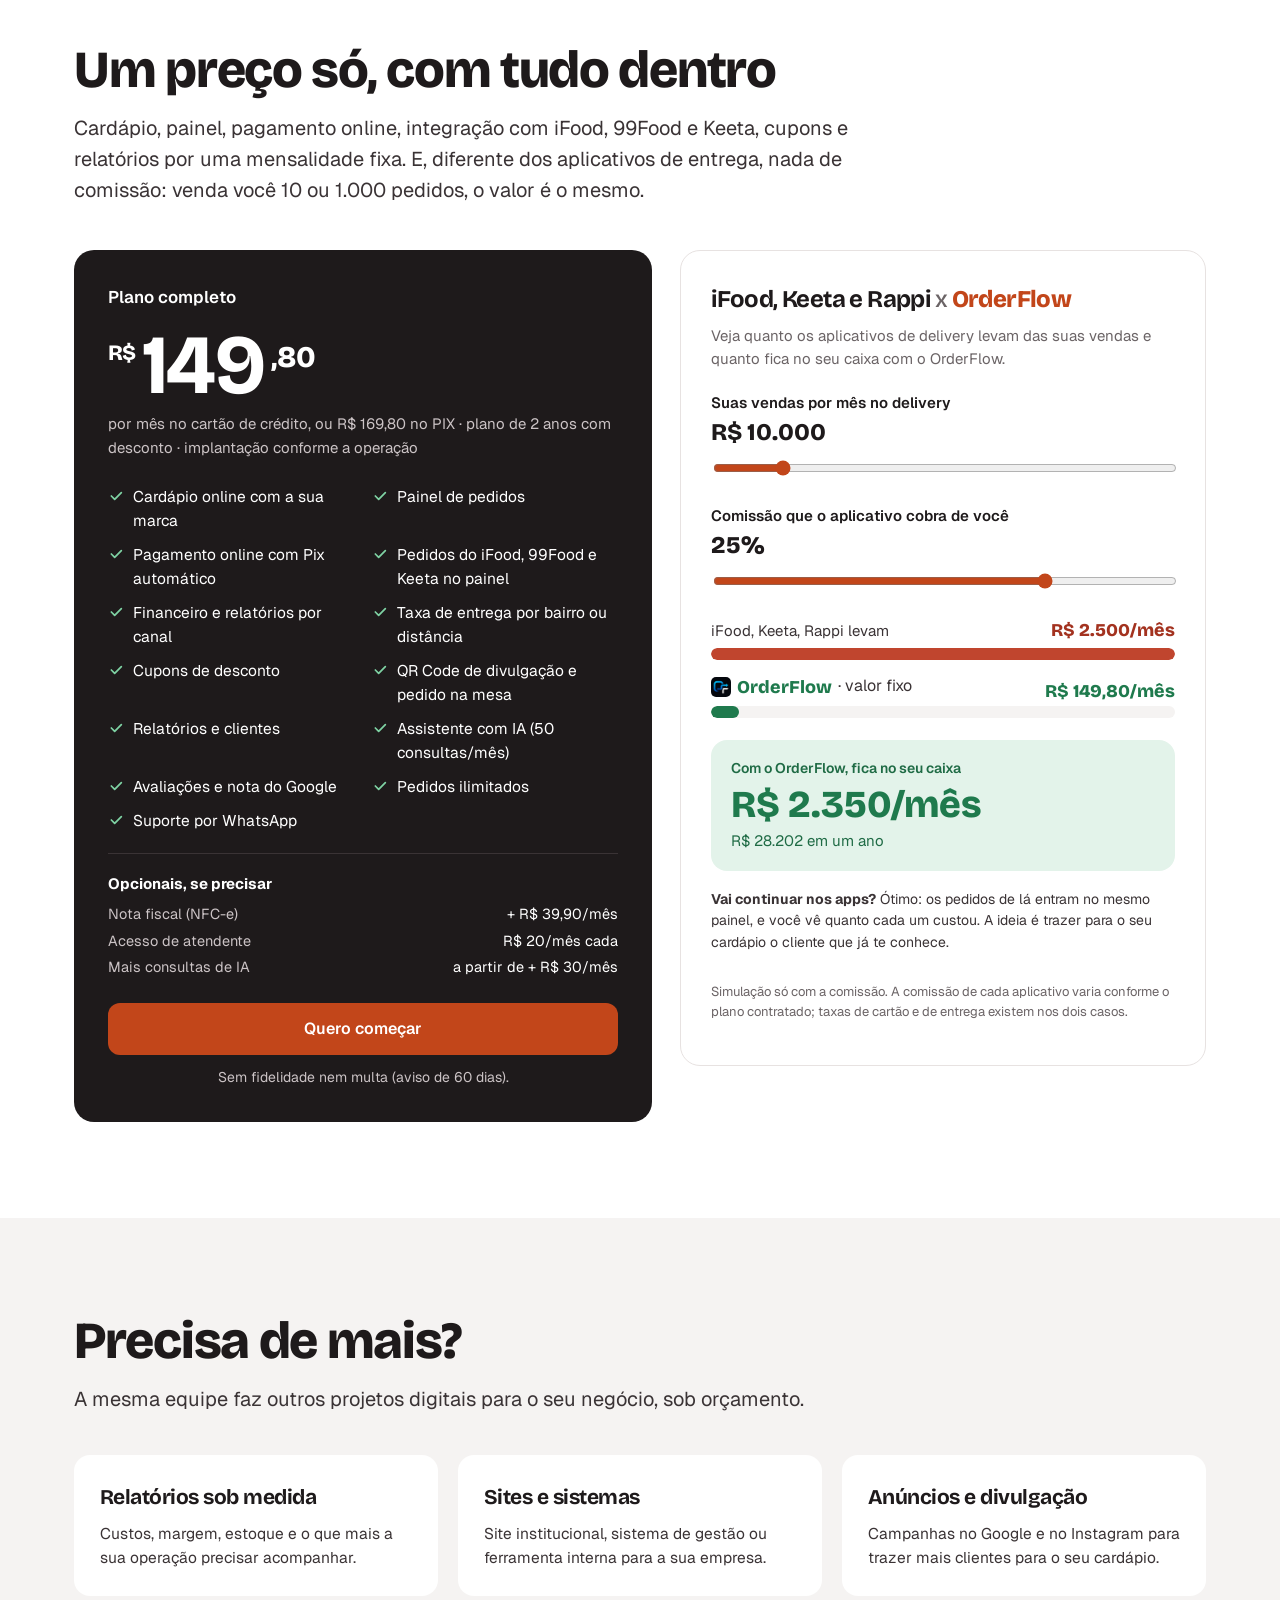
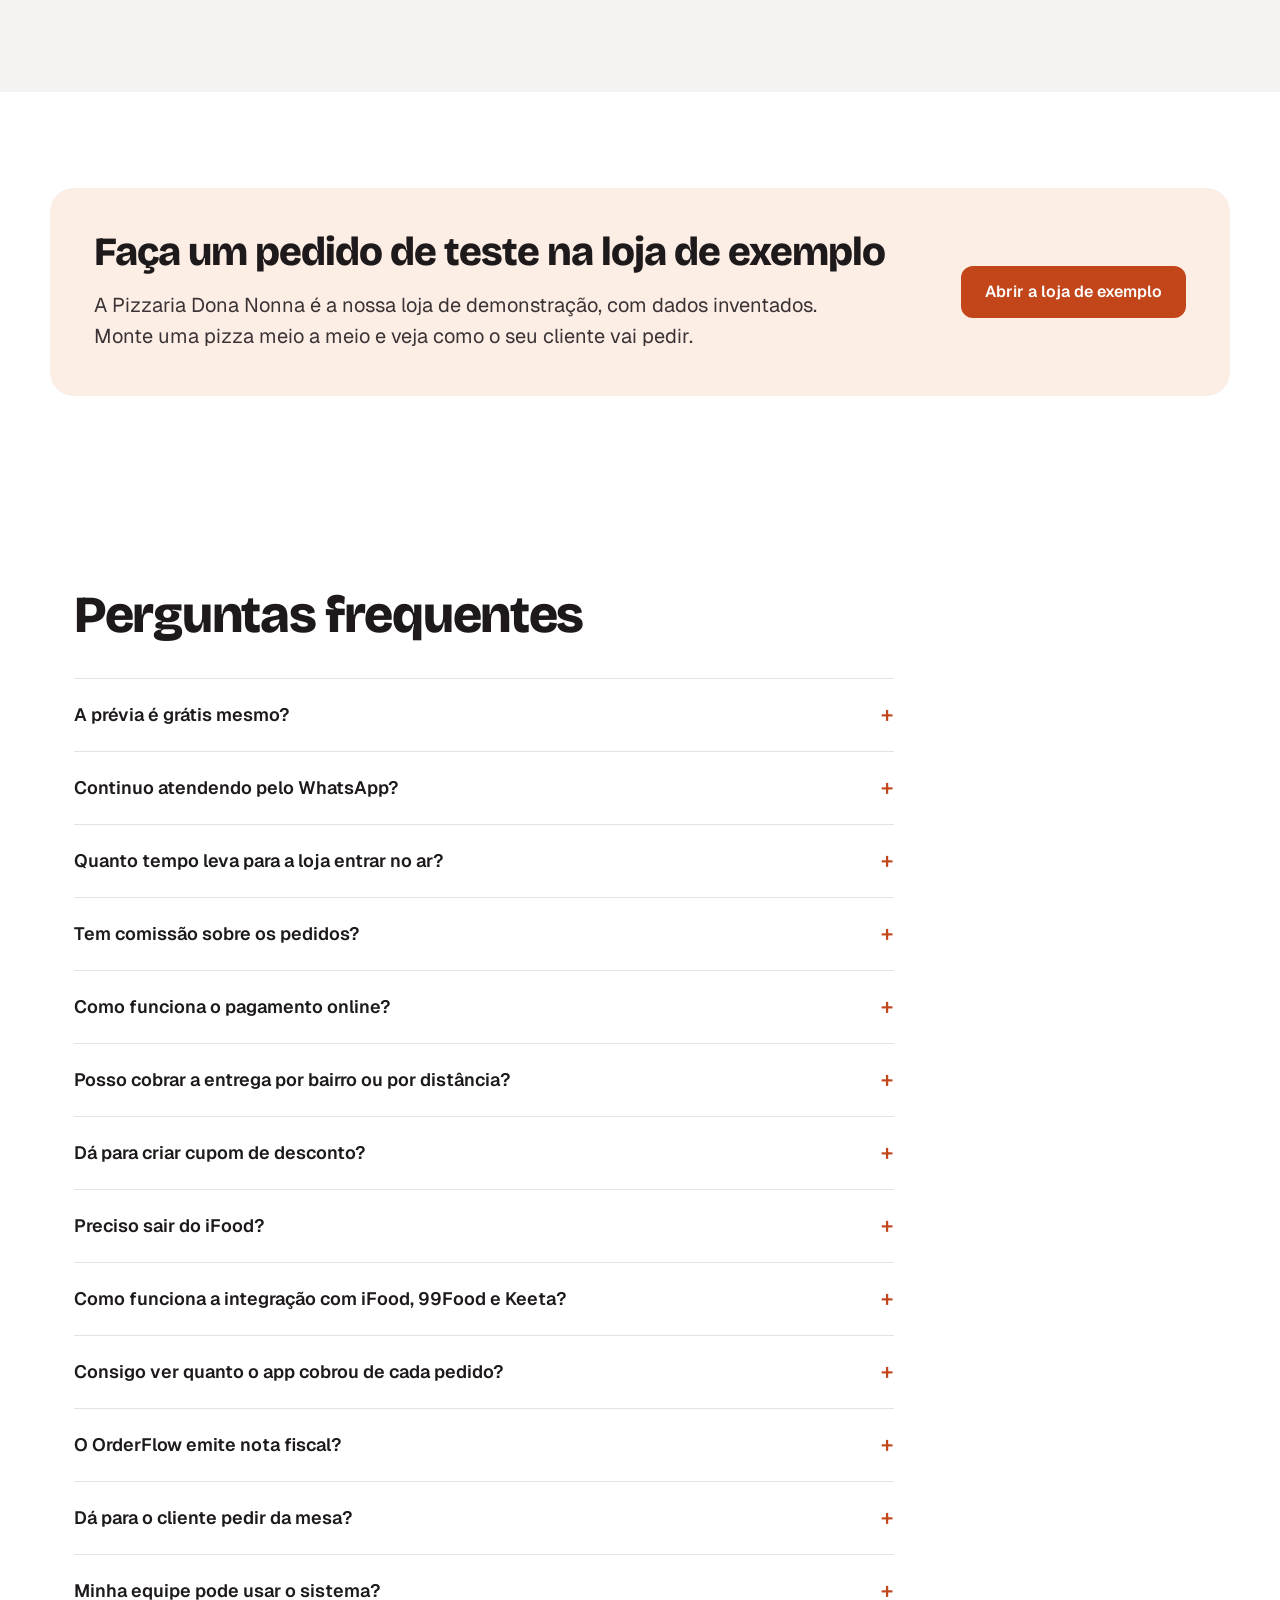
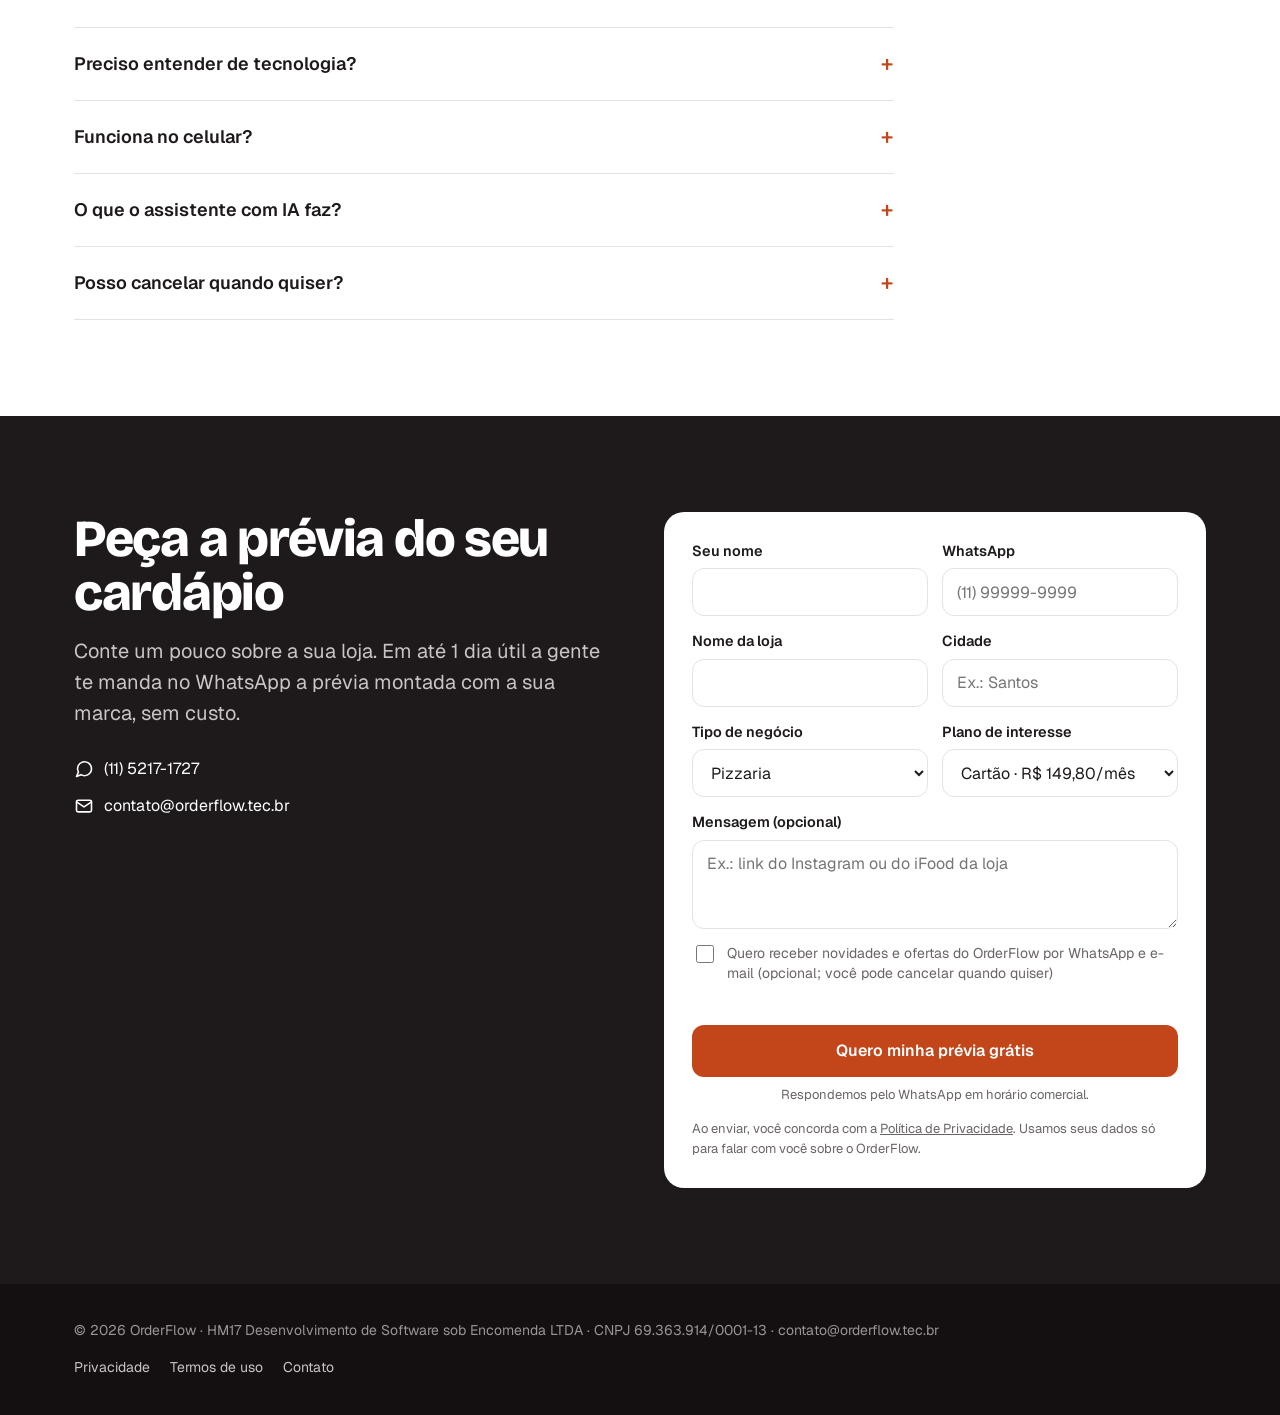
==== commit 06b0a4e4: "Site: WhatsApp de vendas passa a ser o (11) 5217-1727 (WhatsApp Business da OrderFlow) Co-Authored-B" ====
--- a/index.html
+++ b/index.html
@@ -867,7 +867,7 @@
       <h2>Peça a prévia do seu cardápio</h2>
       <p class="lead">Conte um pouco sobre a sua loja. Em até 1 dia útil a gente te manda no WhatsApp a prévia montada com a sua marca, sem custo.</p>
       <div class="contact-links">
-        <a href="https://wa.me/5511982051205?text=Ol%C3%A1!%20Quero%20saber%20mais%20sobre%20o%20OrderFlow." target="_blank" rel="noopener"><svg width="20" height="20" viewBox="0 0 24 24" fill="none" stroke="currentColor" stroke-width="1.9" stroke-linecap="round" stroke-linejoin="round"><path d="M21 11.5a8.4 8.4 0 0 1-12.6 7.3L3 21l2.3-5.2A8.4 8.4 0 1 1 21 11.5z"/></svg>(11) 98205-1205</a>
+        <a href="https://wa.me/551152171727?text=Ol%C3%A1!%20Quero%20saber%20mais%20sobre%20o%20OrderFlow." target="_blank" rel="noopener"><svg width="20" height="20" viewBox="0 0 24 24" fill="none" stroke="currentColor" stroke-width="1.9" stroke-linecap="round" stroke-linejoin="round"><path d="M21 11.5a8.4 8.4 0 0 1-12.6 7.3L3 21l2.3-5.2A8.4 8.4 0 1 1 21 11.5z"/></svg>(11) 5217-1727</a>
         <a href="mailto:contato@orderflow.tec.br"><svg width="20" height="20" viewBox="0 0 24 24" fill="none" stroke="currentColor" stroke-width="1.9" stroke-linecap="round" stroke-linejoin="round"><rect x="3" y="5" width="18" height="14" rx="2"/><path d="M3 7l9 6 9-6"/></svg>contato@orderflow.tec.br</a>
       </div>
     </div>
@@ -895,7 +895,7 @@
         <span class="ok-ico" aria-hidden="true"><svg width="28" height="28" viewBox="0 0 24 24" fill="none" stroke="currentColor" stroke-width="2.4" stroke-linecap="round" stroke-linejoin="round"><path d="M20 6 9 17l-5-5"/></svg></span>
         <h3 id="f-ok-t">Recebemos seu contato!</h3>
         <p id="f-ok-p">Uma pessoa da equipe vai te chamar no WhatsApp em breve.</p>
-        <a class="btn btn-main" id="f-ok-wa" href="https://wa.me/5511982051205" target="_blank" rel="noopener">Falar agora no WhatsApp</a>
+        <a class="btn btn-main" id="f-ok-wa" href="https://wa.me/551152171727" target="_blank" rel="noopener">Falar agora no WhatsApp</a>
         <button type="button" class="again" id="f-again">Enviar outro contato</button>
       </div>
     </form>
@@ -910,7 +910,7 @@
   </div>
 </footer>
 
-<a class="wa-float" id="waFloat" href="https://wa.me/5511982051205?text=Ol%C3%A1!%20Quero%20saber%20mais%20sobre%20o%20OrderFlow." target="_blank" rel="noopener" aria-label="Falar no WhatsApp">
+<a class="wa-float" id="waFloat" href="https://wa.me/551152171727?text=Ol%C3%A1!%20Quero%20saber%20mais%20sobre%20o%20OrderFlow." target="_blank" rel="noopener" aria-label="Falar no WhatsApp">
   <svg width="26" height="26" viewBox="0 0 24 24" fill="none" stroke="currentColor" stroke-width="1.9" stroke-linecap="round" stroke-linejoin="round"><path d="M21 11.5a8.4 8.4 0 0 1-12.6 7.3L3 21l2.3-5.2A8.4 8.4 0 1 1 21 11.5z"/></svg>
 </a>
 
@@ -1061,7 +1061,7 @@
   try{fetch(OF_API+'/api/public/lead',{method:'POST',headers:{'Content-Type':'application/json'},body:JSON.stringify(payload),keepalive:true}).catch(function(){})}catch(x){}
   ofTrack('Lead',{content_name:g('f-seg')});
   function fmtTel(d){d=d.replace(/^55(?=\d{10,11}$)/,'');return d.length>=10?'('+d.slice(0,2)+')\u00a0'+d.slice(2,d.length-4)+'\u2011'+d.slice(-4):d}
-  var wa='https://wa.me/5511982051205?text='+encodeURIComponent(t);
+  var wa='https://wa.me/551152171727?text='+encodeURIComponent(t);
   // Confirmação na própria página: se o navegador bloquear a nova aba, o botão abre o WhatsApp
   var form=document.getElementById('form');
   document.getElementById('f-ok-t').textContent='Recebemos seu contato, '+nome.split(/\s+/)[0]+'!';
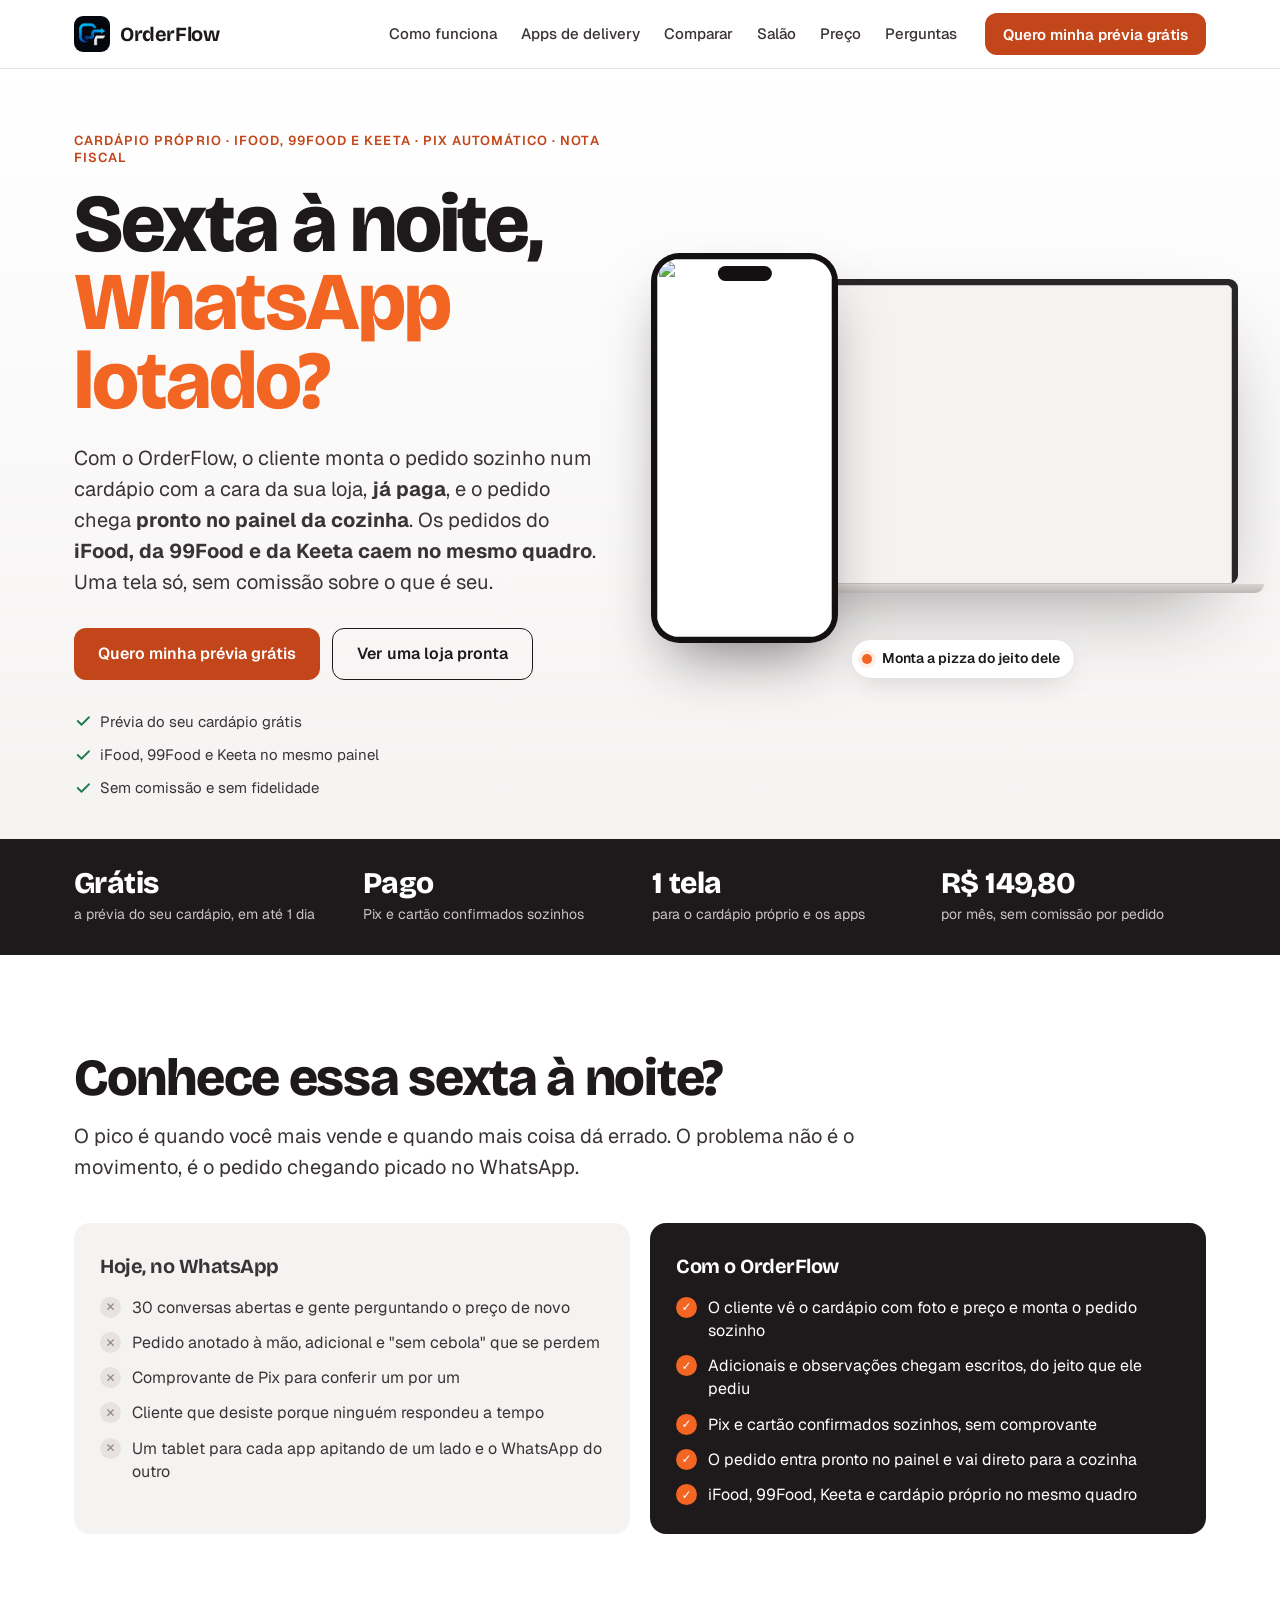
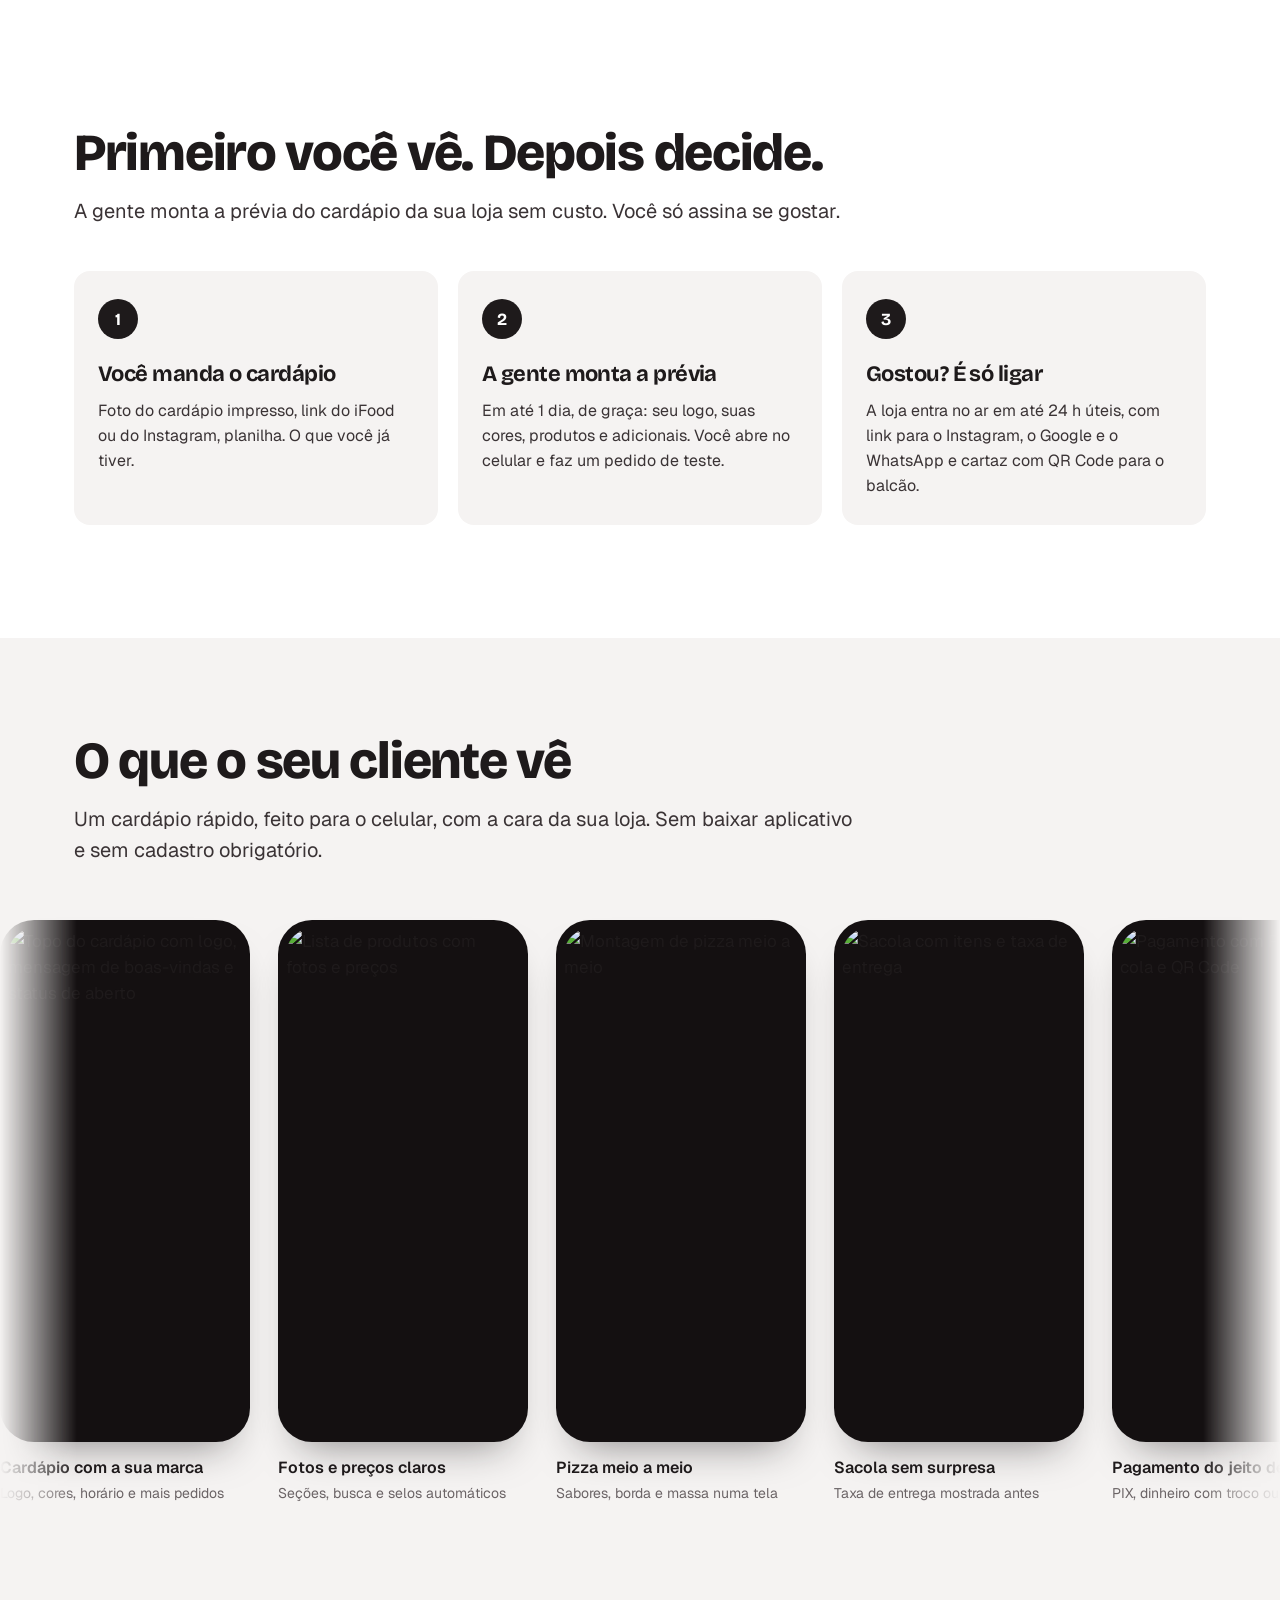
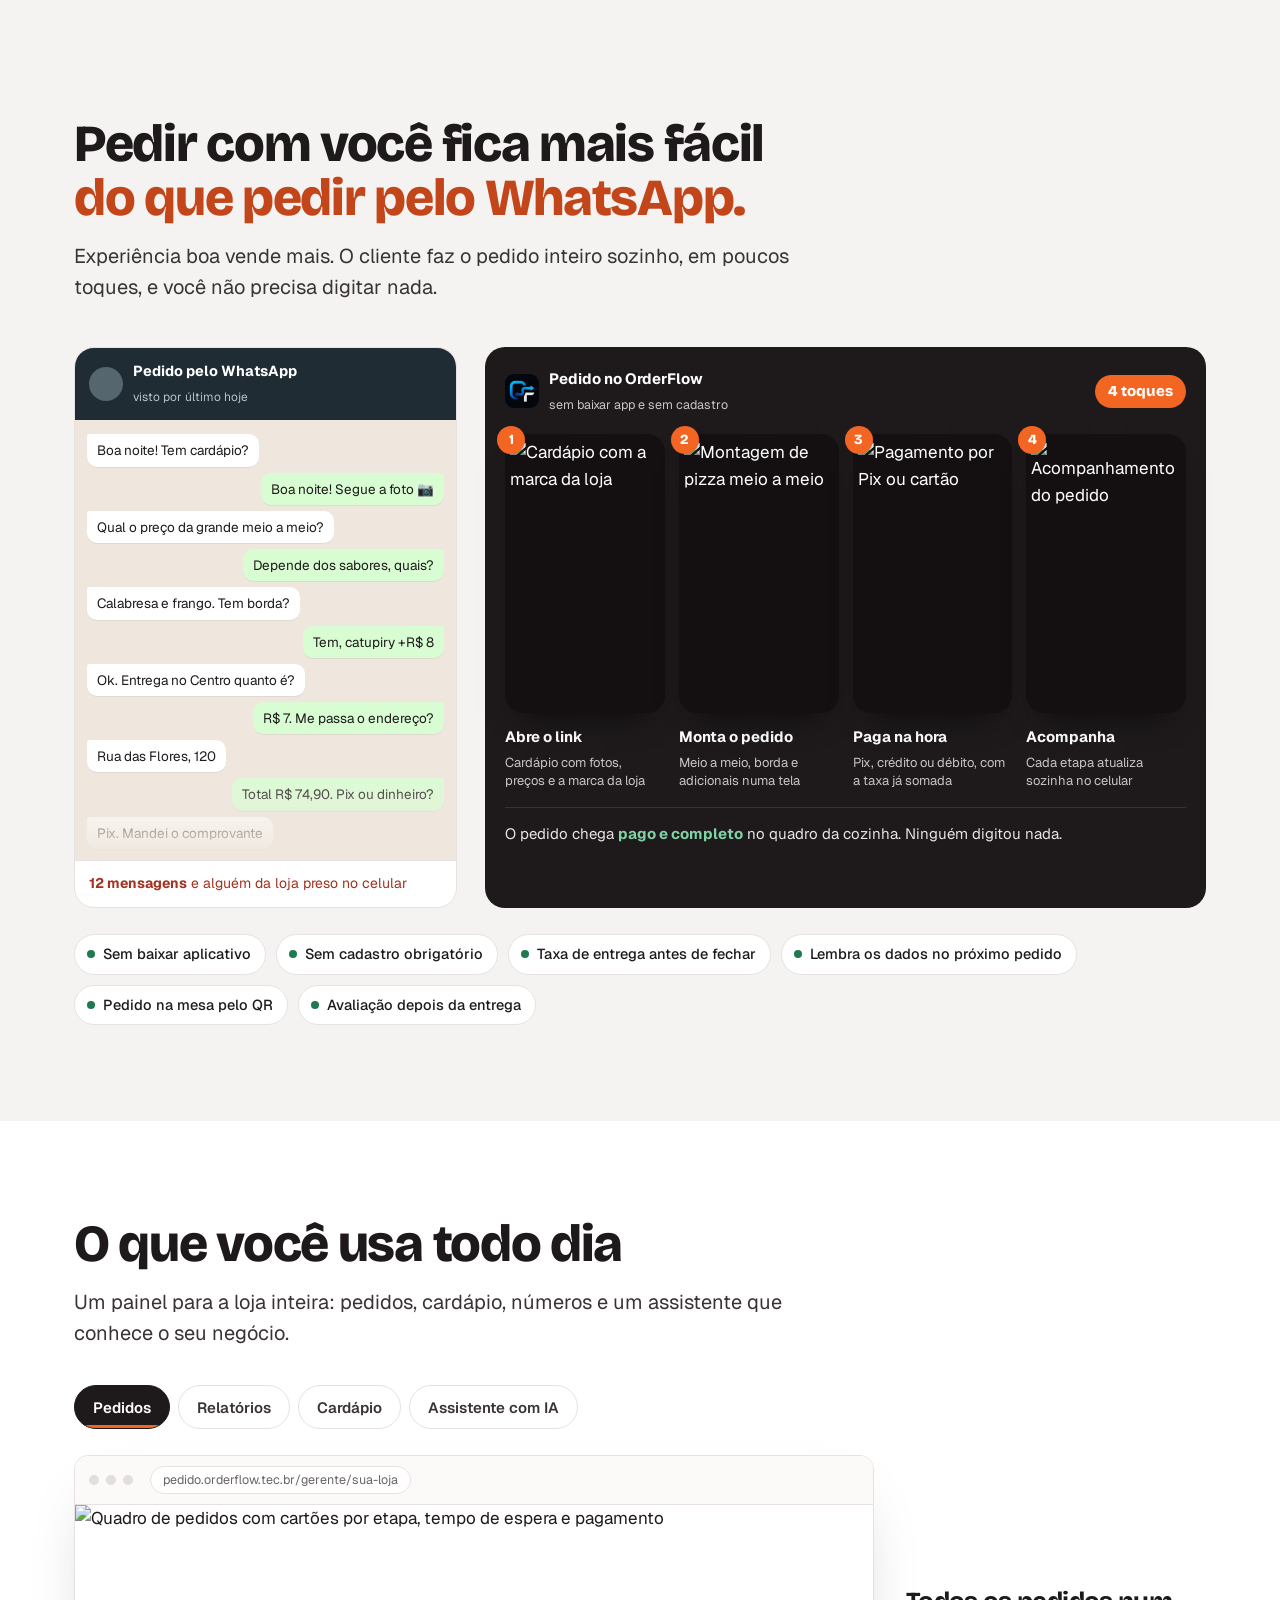
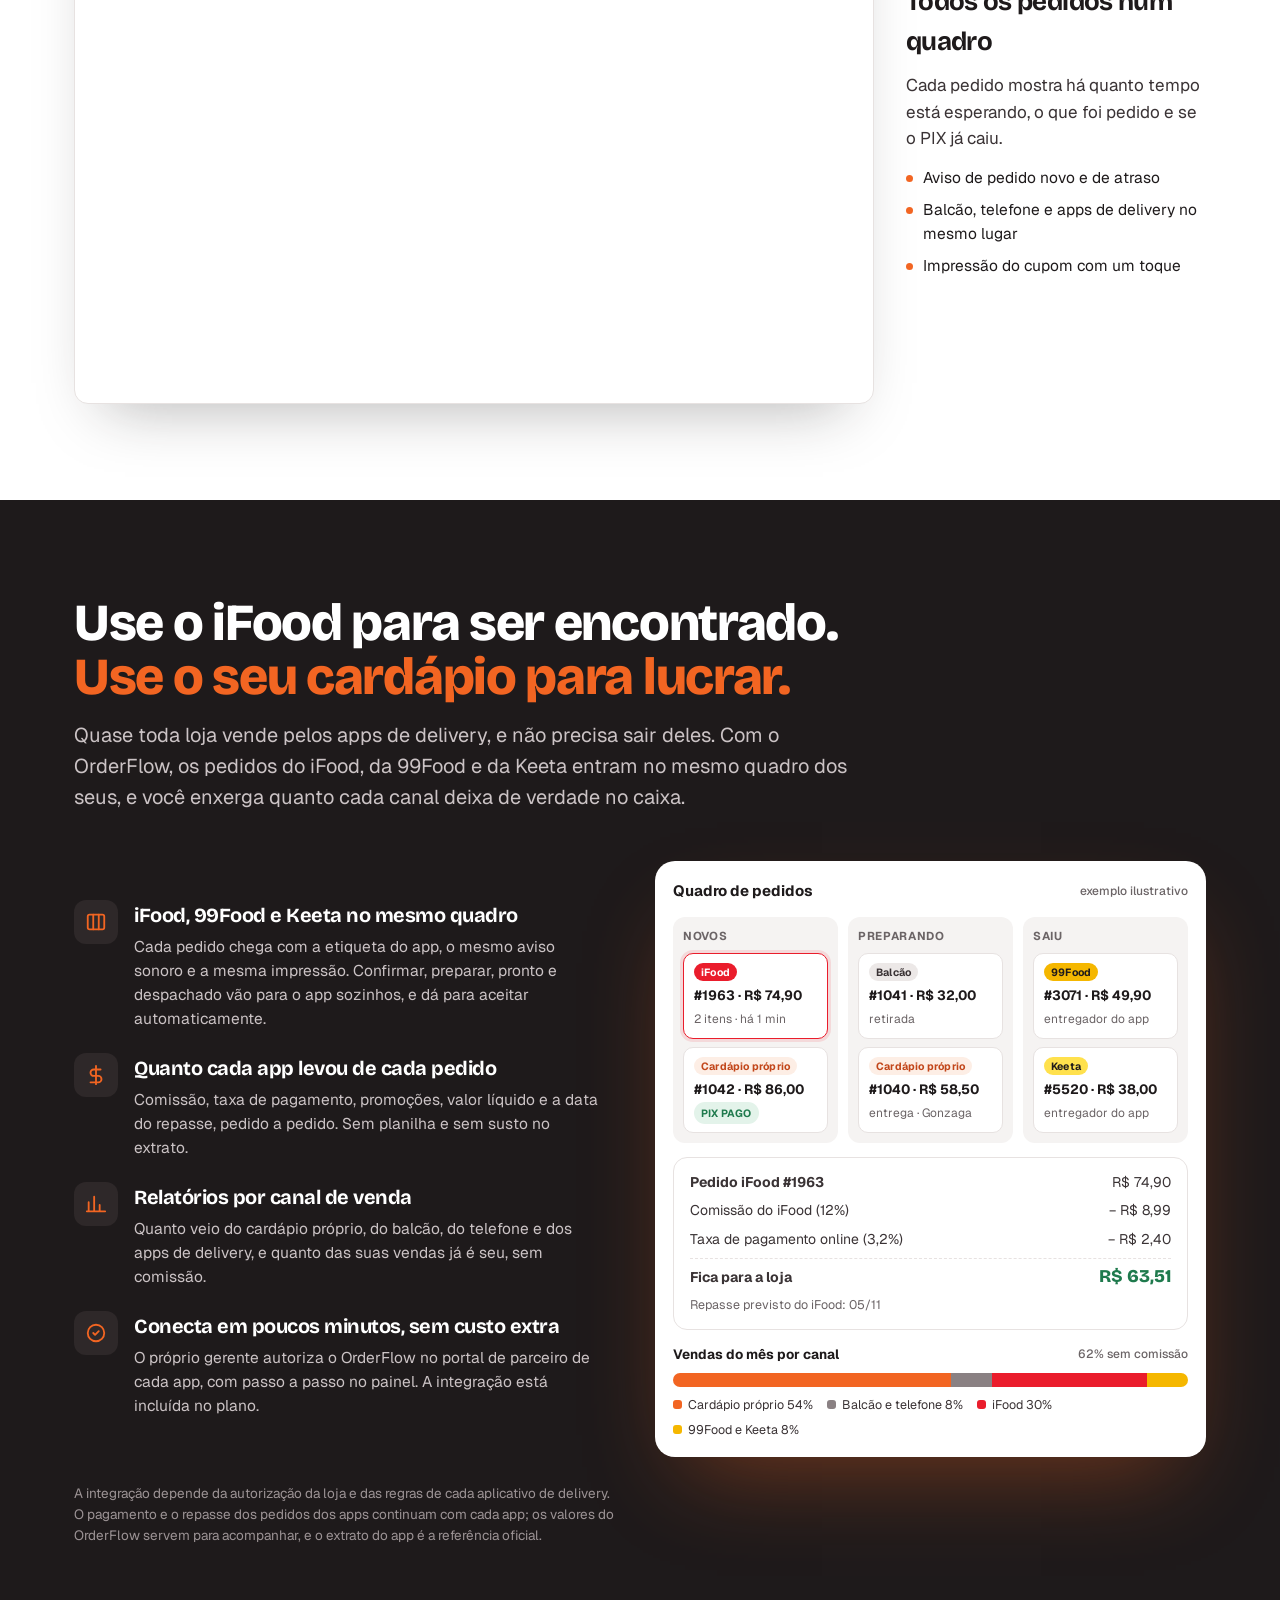
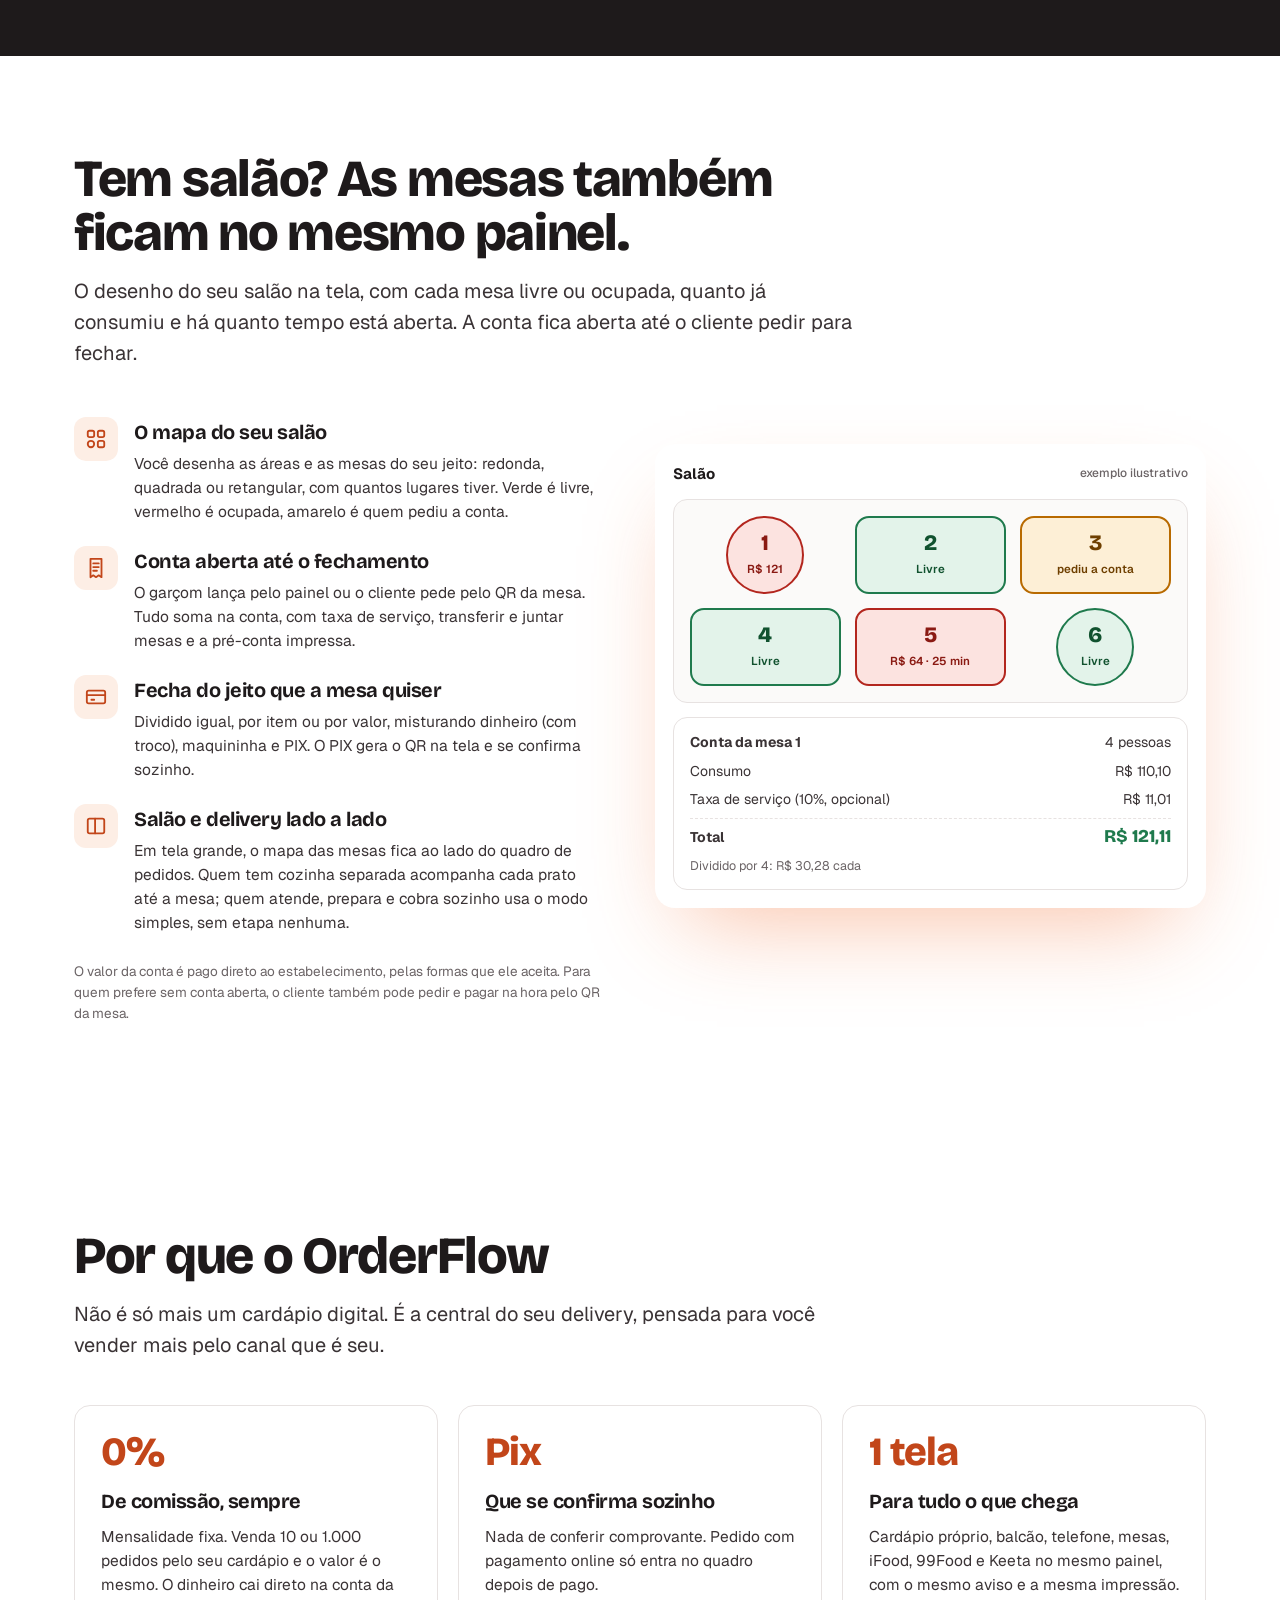
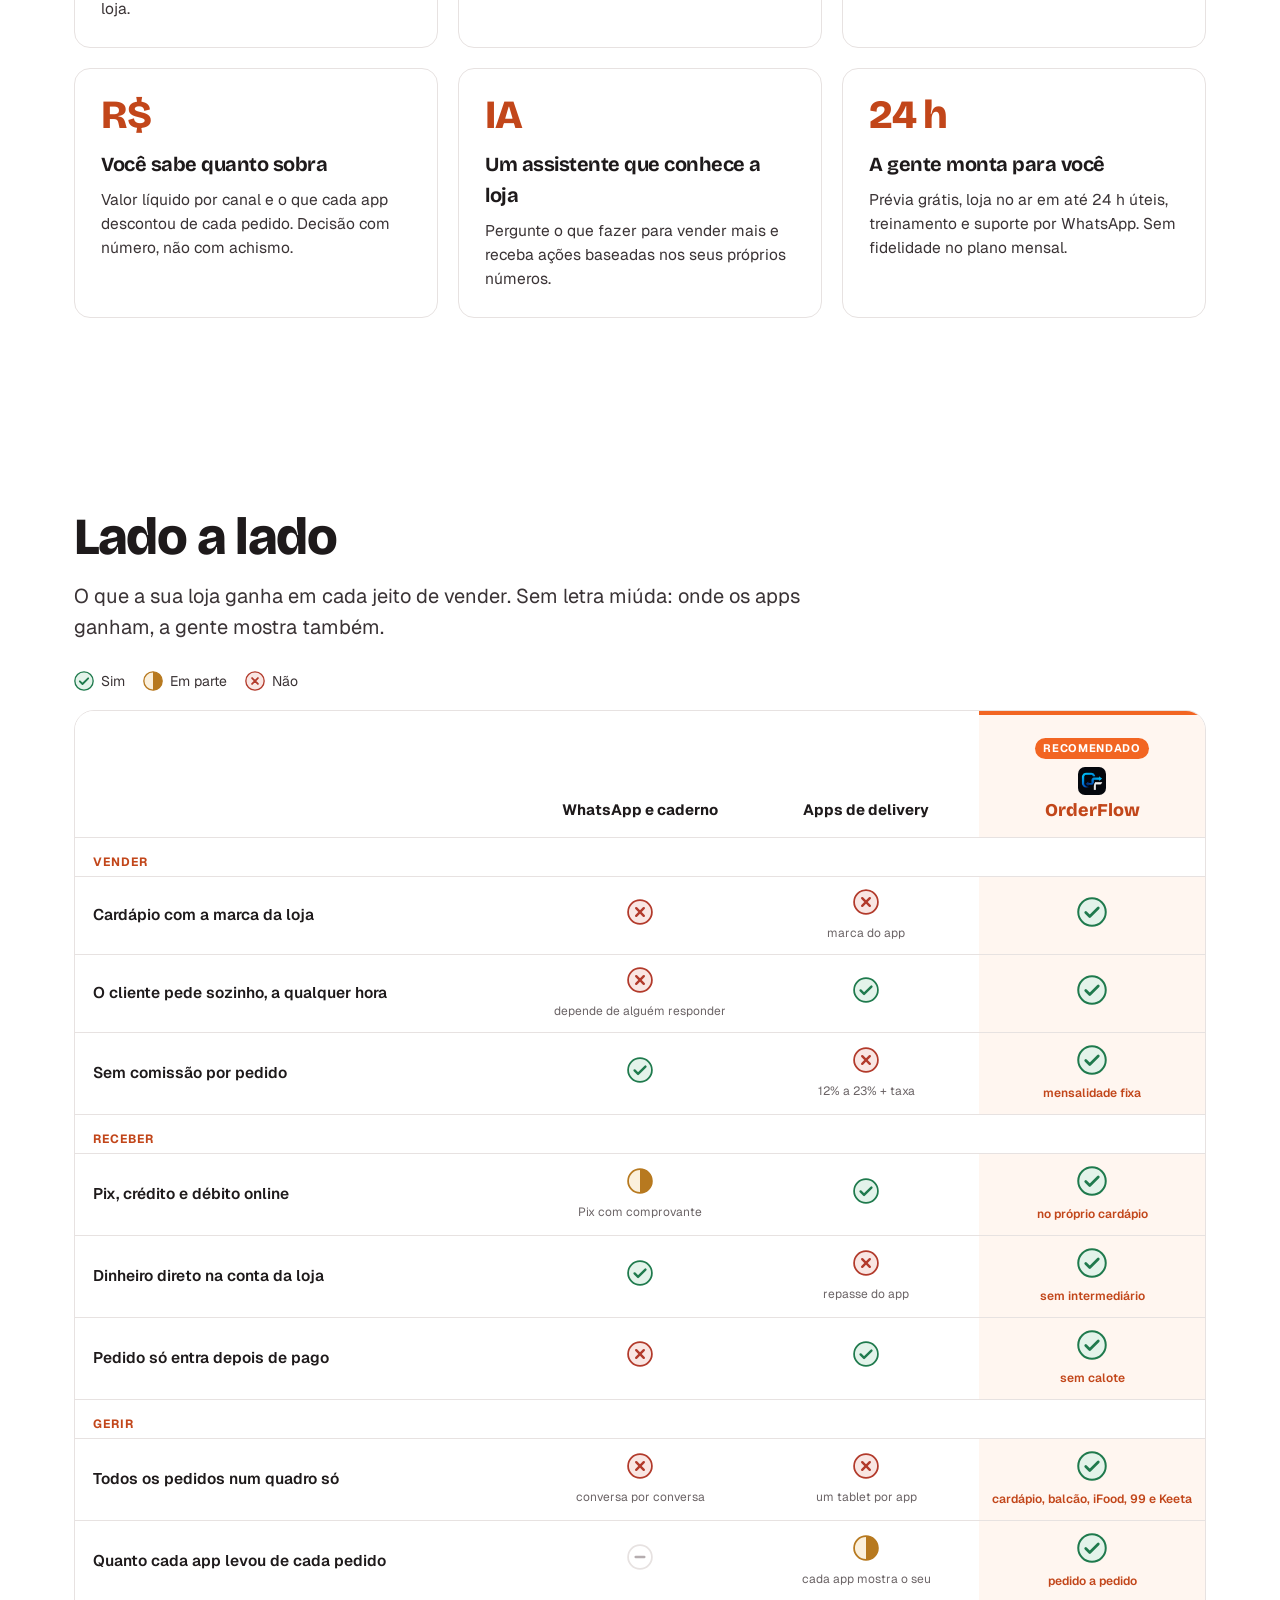
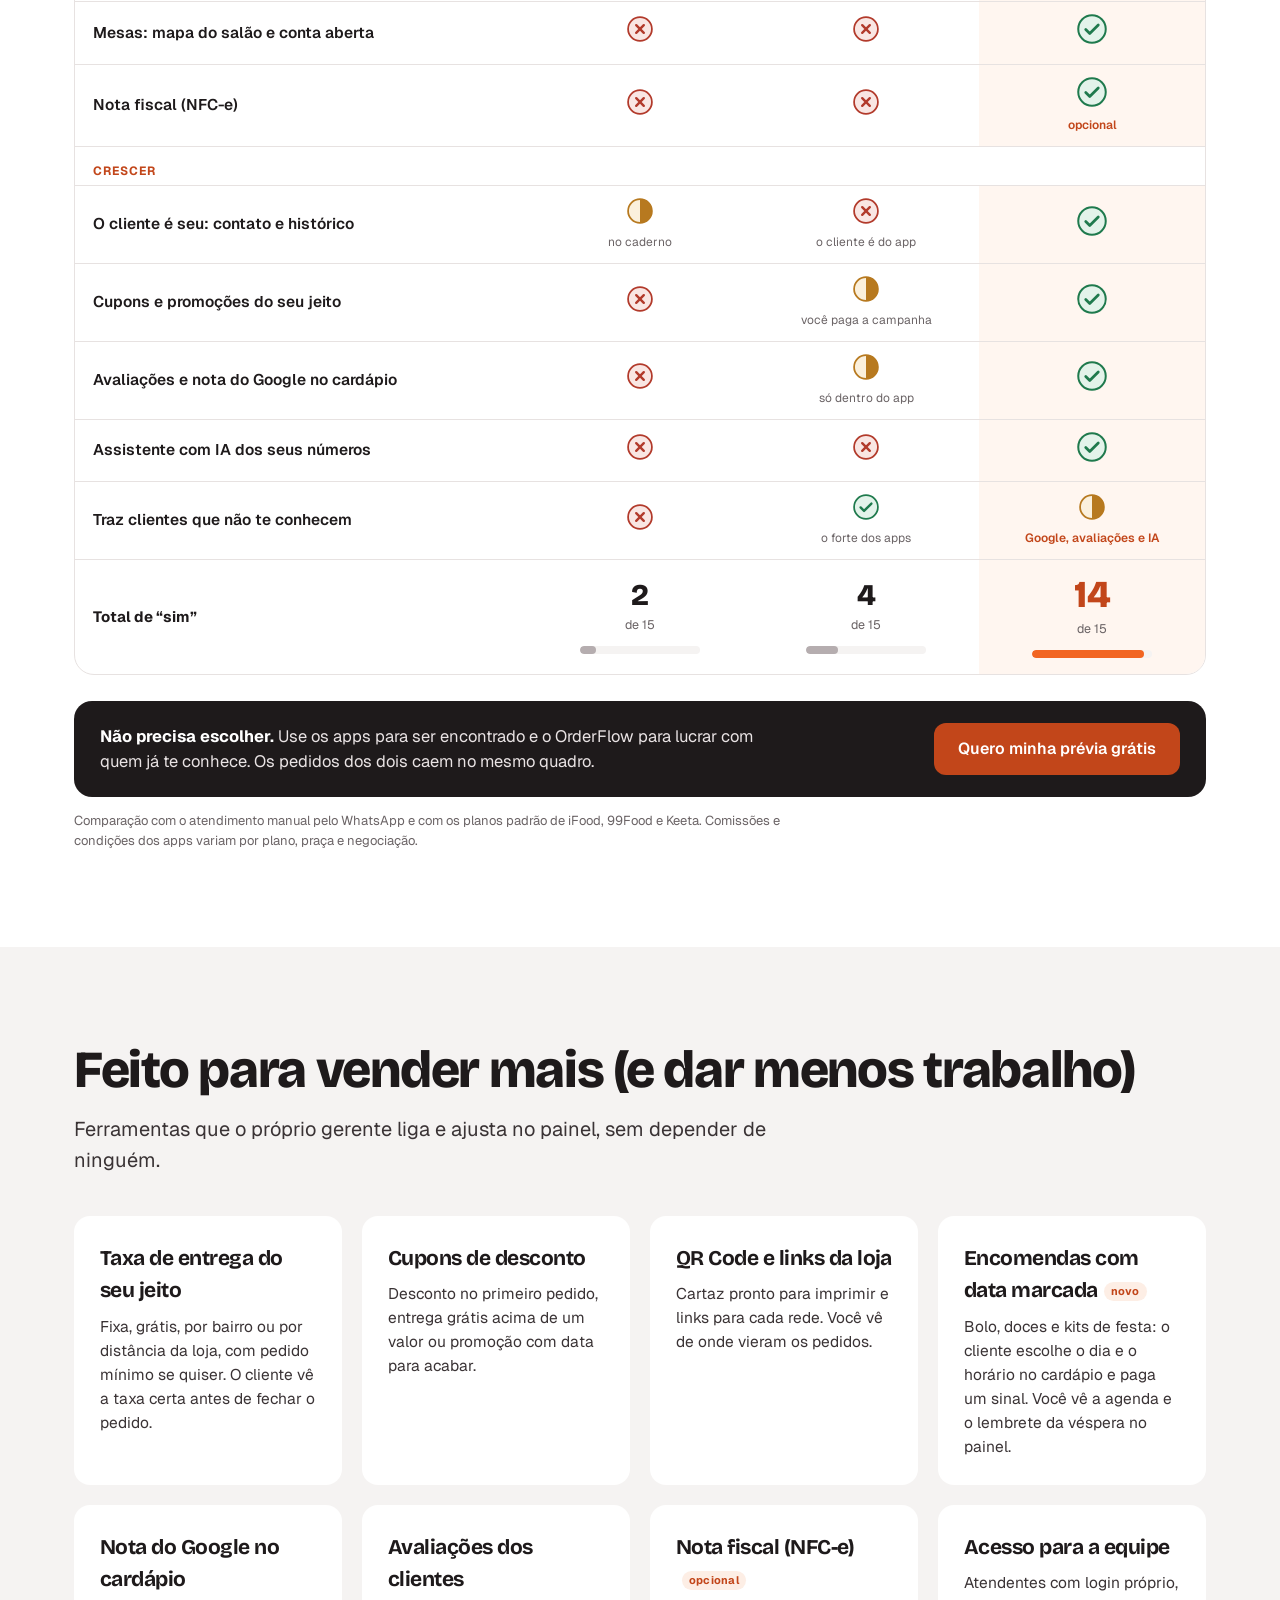
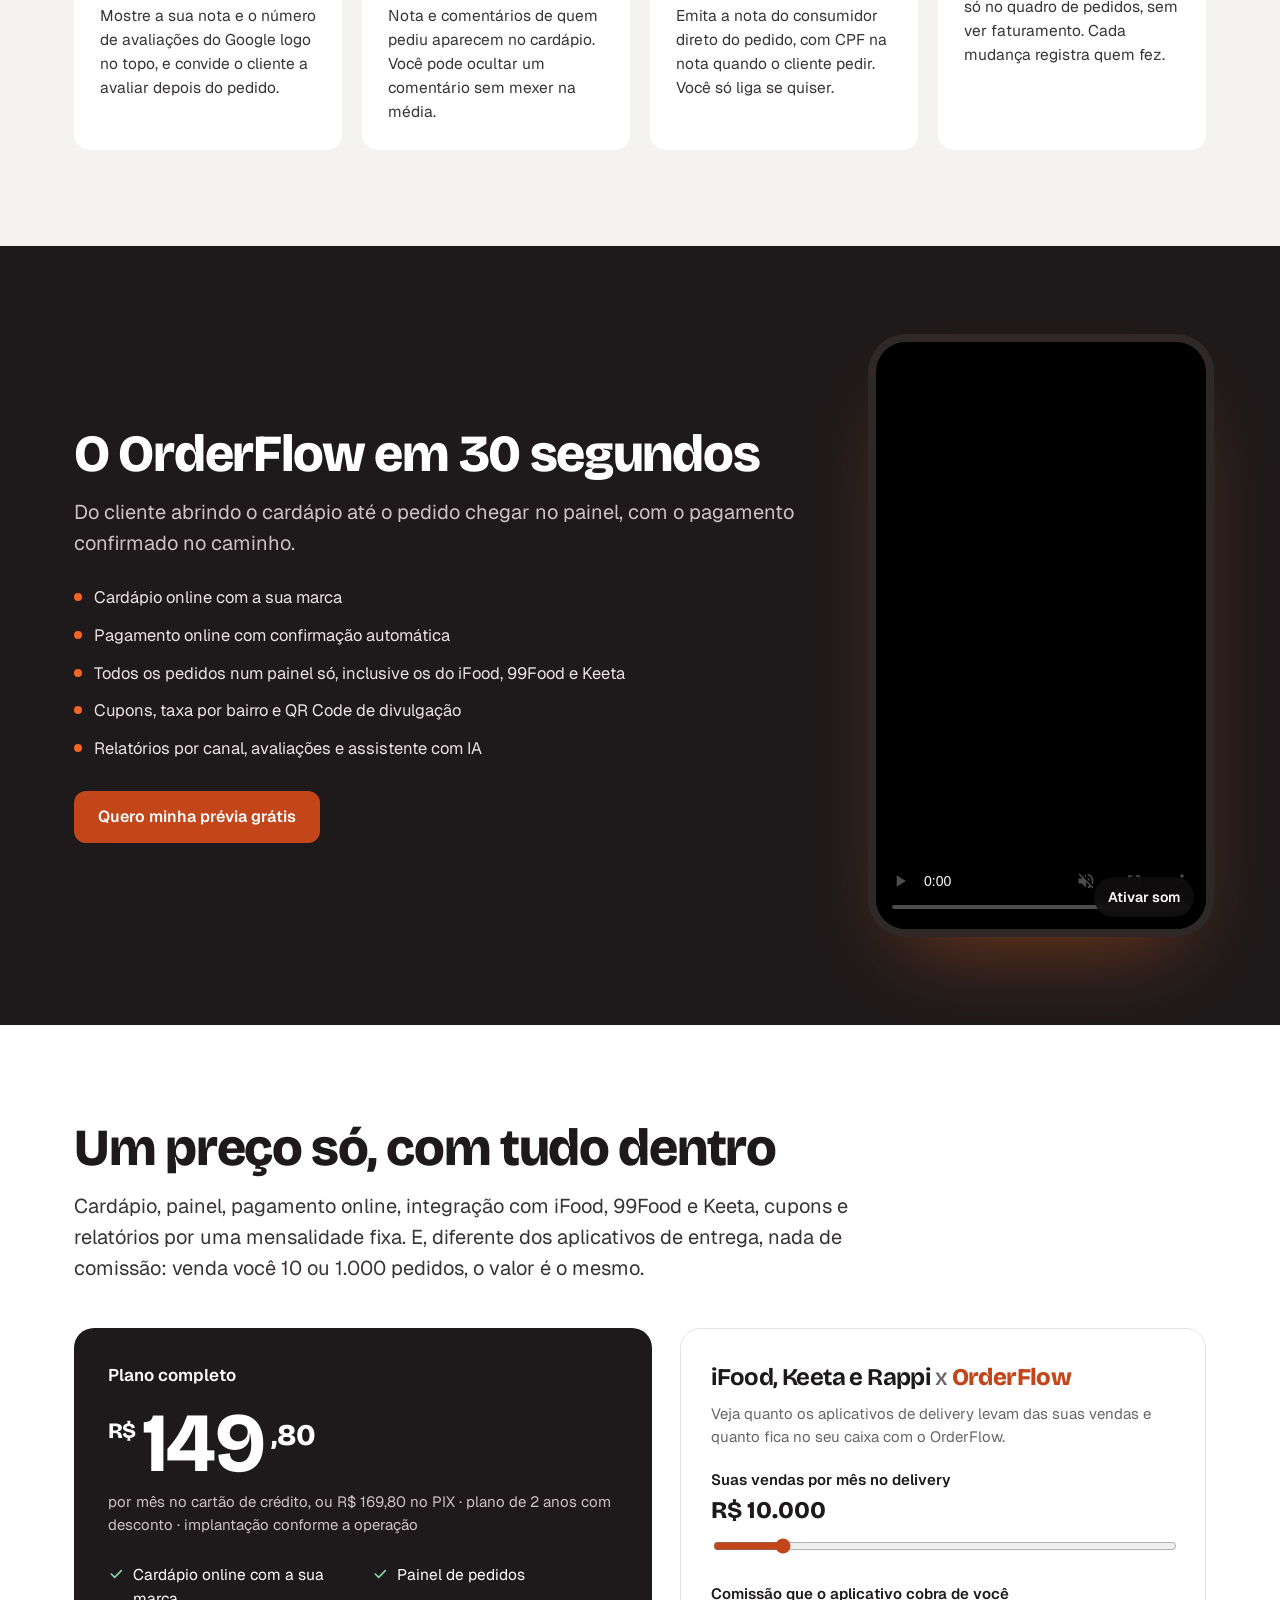
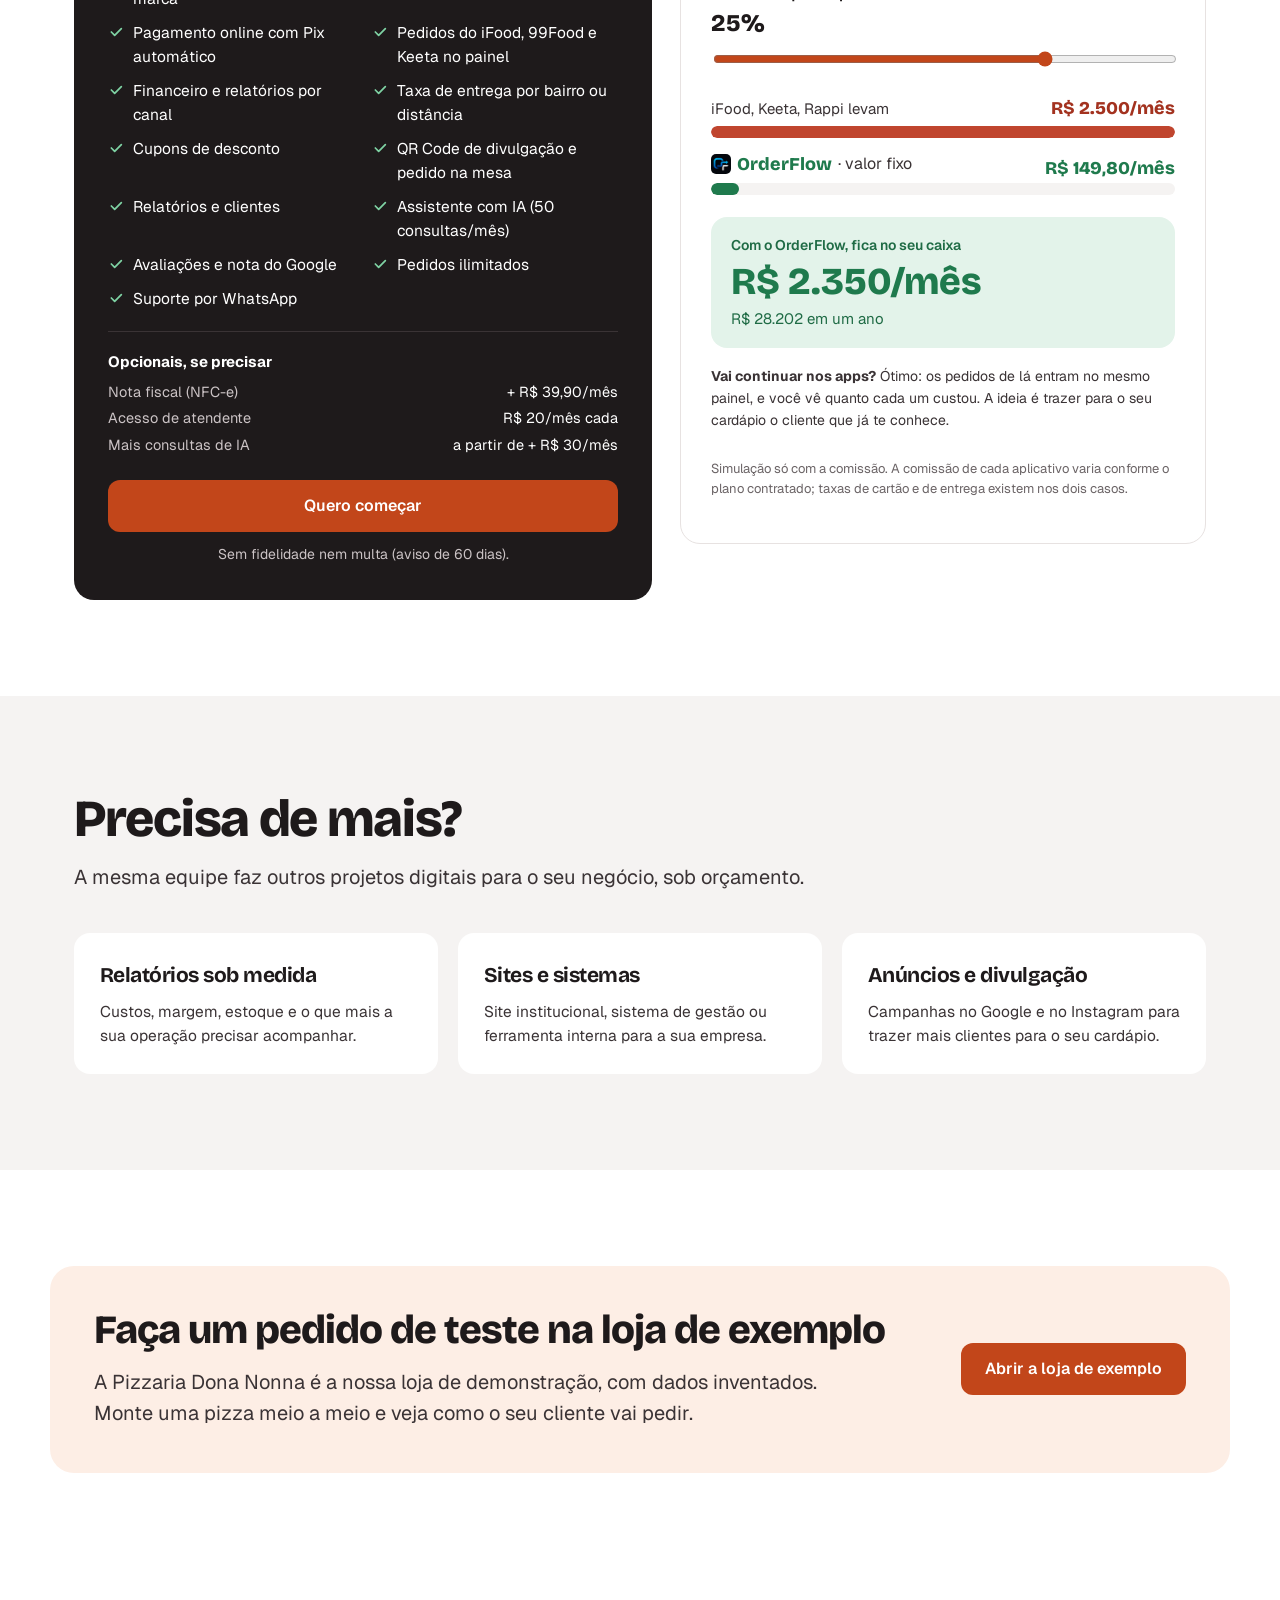
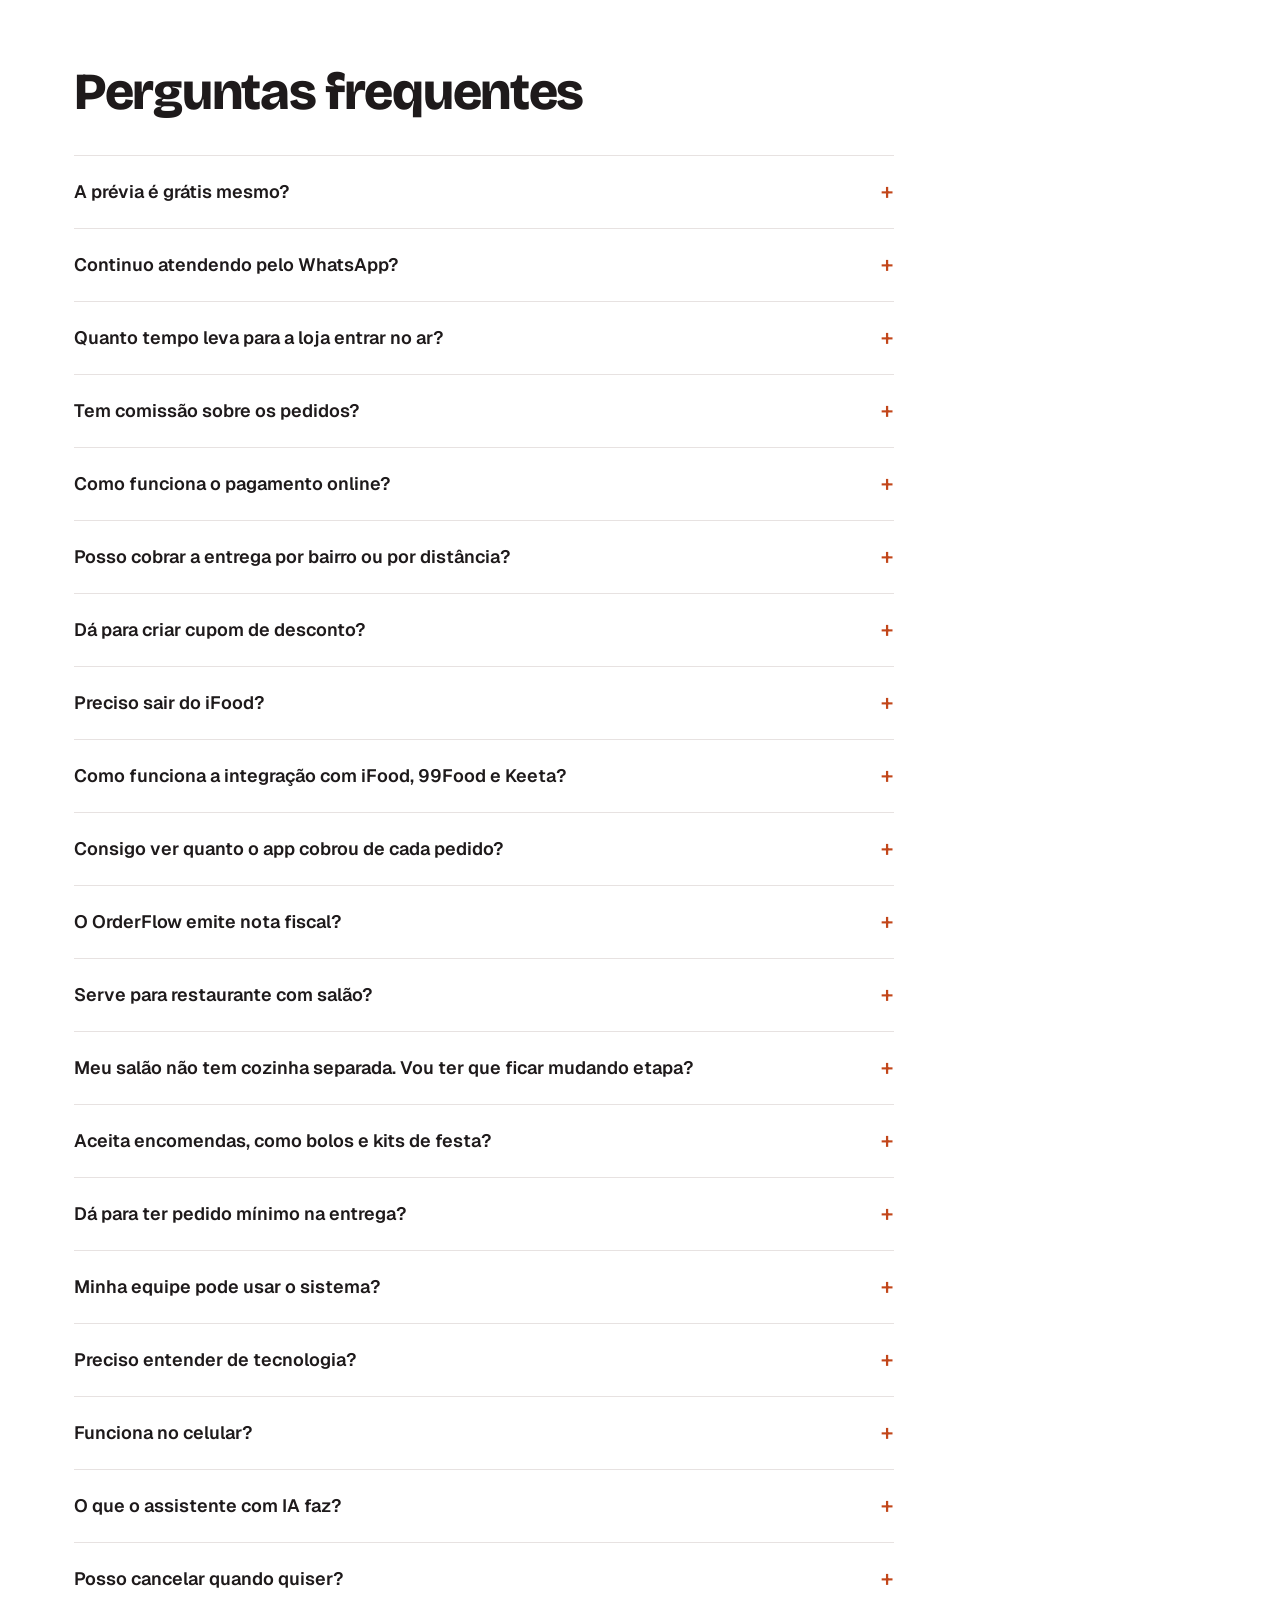
==== commit 5a1e43df: "Site: seção Salão, encomendas, FAQ novas e base de SEO (sitemap, canonical, FAQPage) Co-Authored-By:" ====
--- a/index.html
+++ b/index.html
@@ -9,6 +9,8 @@
 <meta name="author" content="OrderFlow · HM17 Desenvolvimento de Software sob Encomenda LTDA">
 <meta name="robots" content="index, follow">
 <meta name="theme-color" content="#1E1A1B">
+<link rel="canonical" href="https://orderflow.tec.br/">
+<script type="application/ld+json">{"@context": "https://schema.org", "@type": "FAQPage", "mainEntity": [{"@type": "Question", "name": "A prévia é grátis mesmo?", "acceptedAnswer": {"@type": "Answer", "text": "É. Você manda o cardápio, a gente monta a prévia com a sua marca em até 1 dia e você testa no celular. Se não gostar, não paga nada e não fica nenhum compromisso."}}, {"@type": "Question", "name": "Continuo atendendo pelo WhatsApp?", "acceptedAnswer": {"@type": "Answer", "text": "Sim. O WhatsApp continua sendo da loja. A diferença é que, em vez de anotar o pedido, você manda o link do cardápio e o cliente pede e paga por ali. O pedido chega no painel já organizado."}}, {"@type": "Question", "name": "Quanto tempo leva para a loja entrar no ar?", "acceptedAnswer": {"@type": "Answer", "text": "Até 24 horas úteis depois que você envia cardápio, logo e informações da loja. Você revisa tudo antes de divulgar."}}, {"@type": "Question", "name": "Tem comissão sobre os pedidos?", "acceptedAnswer": {"@type": "Answer", "text": "Não. Você paga só a mensalidade. O dinheiro do pedido vai direto para você: pagamento online na sua conta, dinheiro e cartão na entrega ou na retirada."}}, {"@type": "Question", "name": "Como funciona o pagamento online?", "acceptedAnswer": {"@type": "Answer", "text": "O cliente paga no próprio cardápio e o pedido aparece como pago sozinho, sem comprovante. O dinheiro cai direto na conta da loja."}}, {"@type": "Question", "name": "Posso cobrar a entrega por bairro ou por distância?", "acceptedAnswer": {"@type": "Answer", "text": "Sim. No painel você escolhe taxa fixa, entrega grátis, uma taxa para cada bairro ou faixas de distância a partir da loja. Dá para mudar quando quiser."}}, {"@type": "Question", "name": "Dá para criar cupom de desconto?", "acceptedAnswer": {"@type": "Answer", "text": "Sim. Você cria e ativa os cupons no painel: porcentagem, valor em reais ou entrega grátis, com regras como primeiro pedido, valor mínimo e data para acabar."}}, {"@type": "Question", "name": "Preciso sair do iFood?", "acceptedAnswer": {"@type": "Answer", "text": "Não. Os apps de delivery são ótimos para ser encontrado por clientes novos. Com o OrderFlow, os pedidos do iFood, da 99Food e da Keeta entram no mesmo quadro dos pedidos do seu cardápio, e você pode convidar quem já é cliente a pedir direto com você, sem comissão."}}, {"@type": "Question", "name": "Como funciona a integração com iFood, 99Food e Keeta?", "acceptedAnswer": {"@type": "Answer", "text": "O gerente conecta a loja no painel do OrderFlow e autoriza no portal de parceiro de cada app, com passo a passo na tela. A partir daí, os pedidos chegam no quadro com aviso sonoro e impressão, e cada etapa (confirmado, em preparo, pronto, despachado) é enviada ao app sozinha. Dá para aceitar os pedidos automaticamente. A integração está incluída no plano."}}, {"@type": "Question", "name": "Consigo ver quanto o app cobrou de cada pedido?", "acceptedAnswer": {"@type": "Answer", "text": "Sim. Em cada pedido de app aparecem a comissão, a taxa de pagamento, as promoções, o valor líquido e a data prevista do repasse. Nos relatórios, as vendas aparecem separadas por canal: cardápio próprio, balcão, telefone e apps de delivery. Os valores servem para acompanhar; o extrato de cada app continua sendo a referência oficial."}}, {"@type": "Question", "name": "O OrderFlow emite nota fiscal?", "acceptedAnswer": {"@type": "Answer", "text": "Sim, como opcional (+ R$ 39,90 por mês): a NFC-e, nota fiscal do consumidor, emitida a partir do pedido. A loja precisa do certificado digital A1 e do código de segurança (CSC) da Sefaz, e o contador da loja define a parte fiscal dos produtos. A gente ajuda a configurar."}}, {"@type": "Question", "name": "Serve para restaurante com salão?", "acceptedAnswer": {"@type": "Answer", "text": "Serve. Você desenha o salão no painel e imprime um QR para cada mesa. Escolha como a mesa paga: com conta aberta, o garçom lança os pedidos pelo painel (ou o cliente pede pelo QR) e tudo soma na conta até o fechamento, com taxa de serviço e divisão por pessoa, por item ou por valor; ou pagar na hora, em que o cliente pede e paga pelo celular a cada pedido. O mapa mostra quais mesas estão livres, ocupadas ou pedindo a conta."}}, {"@type": "Question", "name": "Meu salão não tem cozinha separada. Vou ter que ficar mudando etapa?", "acceptedAnswer": {"@type": "Answer", "text": "Não. No modo simples, o pedido da mesa vai direto para a conta e para a comanda, sem passar pelo quadro de etapas. Se você tem cozinha separada, liga o modo com etapas e acompanha cada prato até a mesa."}}, {"@type": "Question", "name": "Aceita encomendas, como bolos e kits de festa?", "acceptedAnswer": {"@type": "Answer", "text": "Aceita. Você define a antecedência mínima, os dias e horários, o limite por dia e o sinal. O cliente escolhe a data no cardápio e paga o sinal; o restante fica marcado para a entrega ou a retirada. As encomendas aparecem numa agenda própria no painel."}}, {"@type": "Question", "name": "Dá para ter pedido mínimo na entrega?", "acceptedAnswer": {"@type": "Answer", "text": "Dá. Você define o valor no painel e o cliente vê quanto falta antes de escolher entrega. Retirada e pedido na mesa não têm mínimo."}}, {"@type": "Question", "name": "Minha equipe pode usar o sistema?", "acceptedAnswer": {"@type": "Answer", "text": "Sim. O gerente cria acessos de atendente (R$ 20 por mês cada), com login próprio e só o quadro de pedidos, sem ver faturamento. Cada mudança de etapa registra quem fez."}}, {"@type": "Question", "name": "Preciso entender de tecnologia?", "acceptedAnswer": {"@type": "Answer", "text": "Não. A gente configura tudo e treina você e a sua equipe. Depois, mudar preço, foto ou horário é feito no próprio painel."}}, {"@type": "Question", "name": "Funciona no celular?", "acceptedAnswer": {"@type": "Answer", "text": "Sim. O cardápio foi feito para o celular do cliente, e o painel funciona no computador, no tablet e no celular."}}, {"@type": "Question", "name": "O que o assistente com IA faz?", "acceptedAnswer": {"@type": "Answer", "text": "Ele analisa os números da sua loja (cardápio, vendas, horários, clientes e avaliações) e sugere ações práticas. São 50 consultas por mês no plano; se precisar de mais, dá para ampliar no painel para 150 consultas (+ R$ 30,00 por mês) ou 500 (+ R$ 110,00 por mês). Ele só sugere: nada muda no seu cardápio sem você."}}, {"@type": "Question", "name": "Posso cancelar quando quiser?", "acceptedAnswer": {"@type": "Answer", "text": "Sim. No plano mensal não tem fidelidade nem multa: basta avisar com 60 dias de antecedência. No plano de 2 anos, com mensalidade menor, quem sai antes do prazo devolve só o desconto que recebeu."}}]}</script>
 <meta property="og:type" content="website">
 <meta property="og:locale" content="pt_BR">
 <meta property="og:url" content="https://orderflow.tec.br">
@@ -325,6 +327,18 @@
 .why-grid p{margin:0;color:var(--ink2);font-size:15.5px}
 @media(max-width:900px){.why-grid{grid-template-columns:1fr 1fr}}
 @media(max-width:620px){.why-grid{grid-template-columns:1fr}}
+.sal .ifd-list .ic{background:var(--orange-soft);color:var(--orange-d)}
+.sal .ifd-list p{color:var(--ink2)}
+.sal .fine{margin-top:26px;font-size:13.5px;color:var(--muted);max-width:60ch}
+.salao{display:grid;grid-template-columns:repeat(3,minmax(0,1fr));gap:14px;padding:16px;border-radius:14px;background:#FBFAF9;border:1px solid var(--line)}
+.mz{border-radius:14px;border:2px solid #1F7A4D;background:#E3F3EA;color:#11522F;min-height:78px;display:grid;place-items:center;text-align:center;padding:8px 4px;position:relative}
+.mz b{font:800 22px/1 var(--display)}
+.mz small{display:block;font-size:11.5px;font-weight:600;margin-top:3px}
+.mz.red{border-color:#B3261E;background:#FCE3E0;color:#8A1A13}
+.mz.amb{border-color:#B86A00;background:#FDEFD6;color:#6E3F00}
+.mz.rd{border-radius:50%;aspect-ratio:1;min-height:0;width:78px;justify-self:center}
+.mz .pz{position:absolute;top:-7px;right:-7px;width:22px;height:22px;border-radius:50%;background:#6B4BB8;color:#fff;font-size:12px;display:grid;place-items:center}
+@media(max-width:480px){.salao{grid-template-columns:repeat(2,minmax(0,1fr))}.salao .mz:nth-child(n+5){display:none}}
 .svc-grid article .new{display:inline-block;margin-left:6px;font:700 11px/1 var(--body);padding:4px 7px;border-radius:999px;background:var(--orange-soft);color:var(--orange-d);vertical-align:middle;letter-spacing:.02em}
 .plan .addons{border-top:1px solid #3A3335;padding-top:18px;margin:-6px 0 24px;font-size:14.5px;color:#CBC3C5}
 .plan .addons b{color:#fff;display:block;margin-bottom:8px;font-size:15px}
@@ -437,6 +451,7 @@
       <a href="#como-funciona">Como funciona</a>
       <a href="#ifood">Apps de delivery</a>
       <a href="#comparar">Comparar</a>
+      <a href="#salao">Salão</a>
       <a href="#preco">Preço</a>
       <a href="#perguntas">Perguntas</a>
     </nav>
@@ -450,6 +465,7 @@
     <a href="#cliente" onclick="closeMenu()">Para o cliente</a>
     <a href="#painel" onclick="closeMenu()">Para você</a>
     <a href="#ifood" onclick="closeMenu()">iFood, 99Food e Keeta</a>
+    <a href="#salao" onclick="closeMenu()">Salão e mesas</a>
     <a href="#comparar" onclick="closeMenu()">Comparar</a>
     <a href="#preco" onclick="closeMenu()">Preço</a>
     <a href="#perguntas" onclick="closeMenu()">Perguntas</a>
@@ -682,6 +698,40 @@
   </div>
 </section>
 
+<section class="sal" id="salao">
+  <div class="wrap">
+    <h2>Tem salão? As mesas também<br><span class="hl">ficam no mesmo painel.</span></h2>
+    <p class="lead">O desenho do seu salão na tela, com cada mesa livre ou ocupada, quanto já consumiu e há quanto tempo está aberta. A conta fica aberta até o cliente pedir para fechar.</p>
+    <div class="ifd-grid">
+      <ul class="ifd-list">
+        <li><span class="ic" aria-hidden="true"><svg width="22" height="22" viewBox="0 0 24 24" fill="none" stroke="currentColor" stroke-width="2" stroke-linecap="round" stroke-linejoin="round"><rect x="3" y="3" width="7" height="7" rx="2"/><rect x="14" y="3" width="7" height="7" rx="2"/><circle cx="6.5" cy="17.5" r="3.5"/><rect x="14" y="14" width="7" height="7" rx="2"/></svg></span><div><h3>O mapa do seu salão</h3><p>Você desenha as áreas e as mesas do seu jeito: redonda, quadrada ou retangular, com quantos lugares tiver. Verde é livre, vermelho é ocupada, amarelo é quem pediu a conta.</p></div></li>
+        <li><span class="ic" aria-hidden="true"><svg width="22" height="22" viewBox="0 0 24 24" fill="none" stroke="currentColor" stroke-width="2" stroke-linecap="round" stroke-linejoin="round"><path d="M6 2h12v20l-3-2-3 2-3-2-3 2z"/><path d="M9 7h6M9 11h6M9 15h4"/></svg></span><div><h3>Conta aberta até o fechamento</h3><p>O garçom lança pelo painel ou o cliente pede pelo QR da mesa. Tudo soma na conta, com taxa de serviço, transferir e juntar mesas e a pré-conta impressa.</p></div></li>
+        <li><span class="ic" aria-hidden="true"><svg width="22" height="22" viewBox="0 0 24 24" fill="none" stroke="currentColor" stroke-width="2" stroke-linecap="round" stroke-linejoin="round"><rect x="2" y="5" width="20" height="14" rx="2"/><path d="M2 10h20M7 15h3"/></svg></span><div><h3>Fecha do jeito que a mesa quiser</h3><p>Dividido igual, por item ou por valor, misturando dinheiro (com troco), maquininha e PIX. O PIX gera o QR na tela e se confirma sozinho.</p></div></li>
+        <li><span class="ic" aria-hidden="true"><svg width="22" height="22" viewBox="0 0 24 24" fill="none" stroke="currentColor" stroke-width="2" stroke-linecap="round" stroke-linejoin="round"><rect x="3" y="4" width="18" height="16" rx="2"/><path d="M11 4v16"/></svg></span><div><h3>Salão e delivery lado a lado</h3><p>Em tela grande, o mapa das mesas fica ao lado do quadro de pedidos. Quem tem cozinha separada acompanha cada prato até a mesa; quem atende, prepara e cobra sozinho usa o modo simples, sem etapa nenhuma.</p></div></li>
+      </ul>
+      <div class="mock" role="img" aria-label="Exemplo: mapa do salão com mesas livres e ocupadas e o resumo da conta de uma mesa">
+        <div class="mock-h">Salão <small>exemplo ilustrativo</small></div>
+        <div class="salao">
+          <div class="mz red rd"><div><b>1</b><small>R$ 121</small></div></div>
+          <div class="mz"><div><b>2</b><small>Livre</small></div></div>
+          <div class="mz amb"><div><b>3</b><small>pediu a conta</small></div></div>
+          <div class="mz"><div><b>4</b><small>Livre</small></div></div>
+          <div class="mz red"><div><b>5</b><small>R$ 64 · 25 min</small></div></div>
+          <div class="mz rd"><div><b>6</b><small>Livre</small></div></div>
+        </div>
+        <div class="fin">
+          <div class="row"><span><b>Conta da mesa 1</b></span><span>4 pessoas</span></div>
+          <div class="row"><span>Consumo</span><span>R$ 110,10</span></div>
+          <div class="row"><span>Taxa de serviço (10%, opcional)</span><span>R$ 11,01</span></div>
+          <div class="row tot"><span>Total</span><b>R$ 121,11</b></div>
+          <div class="rep">Dividido por 4: R$ 30,28 cada</div>
+        </div>
+      </div>
+    </div>
+    <p class="fine">O valor da conta é pago direto ao estabelecimento, pelas formas que ele aceita. Para quem prefere sem conta aberta, o cliente também pode pedir e pagar na hora pelo QR da mesa.</p>
+  </div>
+</section>
+
 <section id="diferenciais">
   <div class="wrap">
     <h2>Por que o OrderFlow</h2>
@@ -689,7 +739,7 @@
     <div class="why-grid">
       <article><span class="big">0%</span><h3>De comissão, sempre</h3><p>Mensalidade fixa. Venda 10 ou 1.000 pedidos pelo seu cardápio e o valor é o mesmo. O dinheiro cai direto na conta da loja.</p></article>
       <article><span class="big">Pix</span><h3>Que se confirma sozinho</h3><p>Nada de conferir comprovante. Pedido com pagamento online só entra no quadro depois de pago.</p></article>
-      <article><span class="big">1 tela</span><h3>Para tudo o que chega</h3><p>Cardápio próprio, balcão, telefone, iFood, 99Food e Keeta no mesmo quadro, com o mesmo aviso e a mesma impressão.</p></article>
+      <article><span class="big">1 tela</span><h3>Para tudo o que chega</h3><p>Cardápio próprio, balcão, telefone, mesas, iFood, 99Food e Keeta no mesmo painel, com o mesmo aviso e a mesma impressão.</p></article>
       <article><span class="big">R$</span><h3>Você sabe quanto sobra</h3><p>Valor líquido por canal e o que cada app descontou de cada pedido. Decisão com número, não com achismo.</p></article>
       <article><span class="big">IA</span><h3>Um assistente que conhece a loja</h3><p>Pergunte o que fazer para vender mais e receba ações baseadas nos seus próprios números.</p></article>
       <article><span class="big">24 h</span><h3>A gente monta para você</h3><p>Prévia grátis, loja no ar em até 24 h úteis, treinamento e suporte por WhatsApp. Sem fidelidade no plano mensal.</p></article>
@@ -705,7 +755,7 @@
     <div class="cmp-box">
       <table class="cmp-t">
         <thead><tr><th scope="col" class="f"><span class="sr">Recurso</span></th><th scope="col" class=""><span>WhatsApp e caderno</span></th><th scope="col" class=""><span>Apps de delivery</span></th><th scope="col" class="of"><em>Recomendado</em><img src="assets/brand/orderflow-icone-96.png" alt="" width="28" height="28"><span>OrderFlow</span></th></tr></thead>
-        <tbody><tr class="grp"><th colspan="4" scope="colgroup">Vender</th></tr><tr><th scope="row">Cardápio com a marca da loja</th><td class="s-N"><span class="ic"><svg viewBox="0 0 24 24" aria-hidden="true"><circle cx="12" cy="12" r="11"/><path d="M8.5 8.5l7 7M15.5 8.5l-7 7"/></svg><span class="sr">Não</span></span></td><td class="s-N"><span class="ic"><svg viewBox="0 0 24 24" aria-hidden="true"><circle cx="12" cy="12" r="11"/><path d="M8.5 8.5l7 7M15.5 8.5l-7 7"/></svg><span class="sr">Não</span></span><small>marca do app</small></td><td class="s-S of"><span class="ic"><svg viewBox="0 0 24 24" aria-hidden="true"><circle cx="12" cy="12" r="11"/><path d="M7 12.4l3.2 3.2L17 8.8"/></svg><span class="sr">Sim</span></span></td></tr><tr><th scope="row">O cliente pede sozinho, a qualquer hora</th><td class="s-N"><span class="ic"><svg viewBox="0 0 24 24" aria-hidden="true"><circle cx="12" cy="12" r="11"/><path d="M8.5 8.5l7 7M15.5 8.5l-7 7"/></svg><span class="sr">Não</span></span><small>depende de alguém responder</small></td><td class="s-S"><span class="ic"><svg viewBox="0 0 24 24" aria-hidden="true"><circle cx="12" cy="12" r="11"/><path d="M7 12.4l3.2 3.2L17 8.8"/></svg><span class="sr">Sim</span></span></td><td class="s-S of"><span class="ic"><svg viewBox="0 0 24 24" aria-hidden="true"><circle cx="12" cy="12" r="11"/><path d="M7 12.4l3.2 3.2L17 8.8"/></svg><span class="sr">Sim</span></span></td></tr><tr><th scope="row">Sem comissão por pedido</th><td class="s-S"><span class="ic"><svg viewBox="0 0 24 24" aria-hidden="true"><circle cx="12" cy="12" r="11"/><path d="M7 12.4l3.2 3.2L17 8.8"/></svg><span class="sr">Sim</span></span></td><td class="s-N"><span class="ic"><svg viewBox="0 0 24 24" aria-hidden="true"><circle cx="12" cy="12" r="11"/><path d="M8.5 8.5l7 7M15.5 8.5l-7 7"/></svg><span class="sr">Não</span></span><small>12% a 23% + taxa</small></td><td class="s-S of"><span class="ic"><svg viewBox="0 0 24 24" aria-hidden="true"><circle cx="12" cy="12" r="11"/><path d="M7 12.4l3.2 3.2L17 8.8"/></svg><span class="sr">Sim</span></span><small>mensalidade fixa</small></td></tr><tr class="grp"><th colspan="4" scope="colgroup">Receber</th></tr><tr><th scope="row">Pix, crédito e débito online</th><td class="s-P"><span class="ic"><svg viewBox="0 0 24 24" aria-hidden="true"><circle cx="12" cy="12" r="11"/><path class="h" d="M12 1a11 11 0 0 1 0 22z"/></svg><span class="sr">Em parte</span></span><small>Pix com comprovante</small></td><td class="s-S"><span class="ic"><svg viewBox="0 0 24 24" aria-hidden="true"><circle cx="12" cy="12" r="11"/><path d="M7 12.4l3.2 3.2L17 8.8"/></svg><span class="sr">Sim</span></span></td><td class="s-S of"><span class="ic"><svg viewBox="0 0 24 24" aria-hidden="true"><circle cx="12" cy="12" r="11"/><path d="M7 12.4l3.2 3.2L17 8.8"/></svg><span class="sr">Sim</span></span><small>no próprio cardápio</small></td></tr><tr><th scope="row">Dinheiro direto na conta da loja</th><td class="s-S"><span class="ic"><svg viewBox="0 0 24 24" aria-hidden="true"><circle cx="12" cy="12" r="11"/><path d="M7 12.4l3.2 3.2L17 8.8"/></svg><span class="sr">Sim</span></span></td><td class="s-N"><span class="ic"><svg viewBox="0 0 24 24" aria-hidden="true"><circle cx="12" cy="12" r="11"/><path d="M8.5 8.5l7 7M15.5 8.5l-7 7"/></svg><span class="sr">Não</span></span><small>repasse do app</small></td><td class="s-S of"><span class="ic"><svg viewBox="0 0 24 24" aria-hidden="true"><circle cx="12" cy="12" r="11"/><path d="M7 12.4l3.2 3.2L17 8.8"/></svg><span class="sr">Sim</span></span><small>sem intermediário</small></td></tr><tr><th scope="row">Pedido só entra depois de pago</th><td class="s-N"><span class="ic"><svg viewBox="0 0 24 24" aria-hidden="true"><circle cx="12" cy="12" r="11"/><path d="M8.5 8.5l7 7M15.5 8.5l-7 7"/></svg><span class="sr">Não</span></span></td><td class="s-S"><span class="ic"><svg viewBox="0 0 24 24" aria-hidden="true"><circle cx="12" cy="12" r="11"/><path d="M7 12.4l3.2 3.2L17 8.8"/></svg><span class="sr">Sim</span></span></td><td class="s-S of"><span class="ic"><svg viewBox="0 0 24 24" aria-hidden="true"><circle cx="12" cy="12" r="11"/><path d="M7 12.4l3.2 3.2L17 8.8"/></svg><span class="sr">Sim</span></span><small>sem calote</small></td></tr><tr class="grp"><th colspan="4" scope="colgroup">Gerir</th></tr><tr><th scope="row">Todos os pedidos num quadro só</th><td class="s-N"><span class="ic"><svg viewBox="0 0 24 24" aria-hidden="true"><circle cx="12" cy="12" r="11"/><path d="M8.5 8.5l7 7M15.5 8.5l-7 7"/></svg><span class="sr">Não</span></span><small>conversa por conversa</small></td><td class="s-N"><span class="ic"><svg viewBox="0 0 24 24" aria-hidden="true"><circle cx="12" cy="12" r="11"/><path d="M8.5 8.5l7 7M15.5 8.5l-7 7"/></svg><span class="sr">Não</span></span><small>um tablet por app</small></td><td class="s-S of"><span class="ic"><svg viewBox="0 0 24 24" aria-hidden="true"><circle cx="12" cy="12" r="11"/><path d="M7 12.4l3.2 3.2L17 8.8"/></svg><span class="sr">Sim</span></span><small>cardápio, balcão, iFood, 99 e Keeta</small></td></tr><tr><th scope="row">Quanto cada app levou de cada pedido</th><td class="s-X"><span class="ic"><svg viewBox="0 0 24 24" aria-hidden="true"><circle cx="12" cy="12" r="11"/><path d="M8 12h8"/></svg><span class="sr">Não se aplica</span></span></td><td class="s-P"><span class="ic"><svg viewBox="0 0 24 24" aria-hidden="true"><circle cx="12" cy="12" r="11"/><path class="h" d="M12 1a11 11 0 0 1 0 22z"/></svg><span class="sr">Em parte</span></span><small>cada app mostra o seu</small></td><td class="s-S of"><span class="ic"><svg viewBox="0 0 24 24" aria-hidden="true"><circle cx="12" cy="12" r="11"/><path d="M7 12.4l3.2 3.2L17 8.8"/></svg><span class="sr">Sim</span></span><small>pedido a pedido</small></td></tr><tr><th scope="row">Pedido na mesa pelo QR, pago na hora</th><td class="s-N"><span class="ic"><svg viewBox="0 0 24 24" aria-hidden="true"><circle cx="12" cy="12" r="11"/><path d="M8.5 8.5l7 7M15.5 8.5l-7 7"/></svg><span class="sr">Não</span></span></td><td class="s-N"><span class="ic"><svg viewBox="0 0 24 24" aria-hidden="true"><circle cx="12" cy="12" r="11"/><path d="M8.5 8.5l7 7M15.5 8.5l-7 7"/></svg><span class="sr">Não</span></span></td><td class="s-S of"><span class="ic"><svg viewBox="0 0 24 24" aria-hidden="true"><circle cx="12" cy="12" r="11"/><path d="M7 12.4l3.2 3.2L17 8.8"/></svg><span class="sr">Sim</span></span></td></tr><tr><th scope="row">Nota fiscal (NFC-e)</th><td class="s-N"><span class="ic"><svg viewBox="0 0 24 24" aria-hidden="true"><circle cx="12" cy="12" r="11"/><path d="M8.5 8.5l7 7M15.5 8.5l-7 7"/></svg><span class="sr">Não</span></span></td><td class="s-N"><span class="ic"><svg viewBox="0 0 24 24" aria-hidden="true"><circle cx="12" cy="12" r="11"/><path d="M8.5 8.5l7 7M15.5 8.5l-7 7"/></svg><span class="sr">Não</span></span></td><td class="s-S of"><span class="ic"><svg viewBox="0 0 24 24" aria-hidden="true"><circle cx="12" cy="12" r="11"/><path d="M7 12.4l3.2 3.2L17 8.8"/></svg><span class="sr">Sim</span></span><small>opcional</small></td></tr><tr class="grp"><th colspan="4" scope="colgroup">Crescer</th></tr><tr><th scope="row">O cliente é seu: contato e histórico</th><td class="s-P"><span class="ic"><svg viewBox="0 0 24 24" aria-hidden="true"><circle cx="12" cy="12" r="11"/><path class="h" d="M12 1a11 11 0 0 1 0 22z"/></svg><span class="sr">Em parte</span></span><small>no caderno</small></td><td class="s-N"><span class="ic"><svg viewBox="0 0 24 24" aria-hidden="true"><circle cx="12" cy="12" r="11"/><path d="M8.5 8.5l7 7M15.5 8.5l-7 7"/></svg><span class="sr">Não</span></span><small>o cliente é do app</small></td><td class="s-S of"><span class="ic"><svg viewBox="0 0 24 24" aria-hidden="true"><circle cx="12" cy="12" r="11"/><path d="M7 12.4l3.2 3.2L17 8.8"/></svg><span class="sr">Sim</span></span></td></tr><tr><th scope="row">Cupons e promoções do seu jeito</th><td class="s-N"><span class="ic"><svg viewBox="0 0 24 24" aria-hidden="true"><circle cx="12" cy="12" r="11"/><path d="M8.5 8.5l7 7M15.5 8.5l-7 7"/></svg><span class="sr">Não</span></span></td><td class="s-P"><span class="ic"><svg viewBox="0 0 24 24" aria-hidden="true"><circle cx="12" cy="12" r="11"/><path class="h" d="M12 1a11 11 0 0 1 0 22z"/></svg><span class="sr">Em parte</span></span><small>você paga a campanha</small></td><td class="s-S of"><span class="ic"><svg viewBox="0 0 24 24" aria-hidden="true"><circle cx="12" cy="12" r="11"/><path d="M7 12.4l3.2 3.2L17 8.8"/></svg><span class="sr">Sim</span></span></td></tr><tr><th scope="row">Avaliações e nota do Google no cardápio</th><td class="s-N"><span class="ic"><svg viewBox="0 0 24 24" aria-hidden="true"><circle cx="12" cy="12" r="11"/><path d="M8.5 8.5l7 7M15.5 8.5l-7 7"/></svg><span class="sr">Não</span></span></td><td class="s-P"><span class="ic"><svg viewBox="0 0 24 24" aria-hidden="true"><circle cx="12" cy="12" r="11"/><path class="h" d="M12 1a11 11 0 0 1 0 22z"/></svg><span class="sr">Em parte</span></span><small>só dentro do app</small></td><td class="s-S of"><span class="ic"><svg viewBox="0 0 24 24" aria-hidden="true"><circle cx="12" cy="12" r="11"/><path d="M7 12.4l3.2 3.2L17 8.8"/></svg><span class="sr">Sim</span></span></td></tr><tr><th scope="row">Assistente com IA dos seus números</th><td class="s-N"><span class="ic"><svg viewBox="0 0 24 24" aria-hidden="true"><circle cx="12" cy="12" r="11"/><path d="M8.5 8.5l7 7M15.5 8.5l-7 7"/></svg><span class="sr">Não</span></span></td><td class="s-N"><span class="ic"><svg viewBox="0 0 24 24" aria-hidden="true"><circle cx="12" cy="12" r="11"/><path d="M8.5 8.5l7 7M15.5 8.5l-7 7"/></svg><span class="sr">Não</span></span></td><td class="s-S of"><span class="ic"><svg viewBox="0 0 24 24" aria-hidden="true"><circle cx="12" cy="12" r="11"/><path d="M7 12.4l3.2 3.2L17 8.8"/></svg><span class="sr">Sim</span></span></td></tr><tr><th scope="row">Traz clientes que não te conhecem</th><td class="s-N"><span class="ic"><svg viewBox="0 0 24 24" aria-hidden="true"><circle cx="12" cy="12" r="11"/><path d="M8.5 8.5l7 7M15.5 8.5l-7 7"/></svg><span class="sr">Não</span></span></td><td class="s-S"><span class="ic"><svg viewBox="0 0 24 24" aria-hidden="true"><circle cx="12" cy="12" r="11"/><path d="M7 12.4l3.2 3.2L17 8.8"/></svg><span class="sr">Sim</span></span><small>o forte dos apps</small></td><td class="s-P of"><span class="ic"><svg viewBox="0 0 24 24" aria-hidden="true"><circle cx="12" cy="12" r="11"/><path class="h" d="M12 1a11 11 0 0 1 0 22z"/></svg><span class="sr">Em parte</span></span><small>Google, avaliações e IA</small></td></tr></tbody>
+        <tbody><tr class="grp"><th colspan="4" scope="colgroup">Vender</th></tr><tr><th scope="row">Cardápio com a marca da loja</th><td class="s-N"><span class="ic"><svg viewBox="0 0 24 24" aria-hidden="true"><circle cx="12" cy="12" r="11"/><path d="M8.5 8.5l7 7M15.5 8.5l-7 7"/></svg><span class="sr">Não</span></span></td><td class="s-N"><span class="ic"><svg viewBox="0 0 24 24" aria-hidden="true"><circle cx="12" cy="12" r="11"/><path d="M8.5 8.5l7 7M15.5 8.5l-7 7"/></svg><span class="sr">Não</span></span><small>marca do app</small></td><td class="s-S of"><span class="ic"><svg viewBox="0 0 24 24" aria-hidden="true"><circle cx="12" cy="12" r="11"/><path d="M7 12.4l3.2 3.2L17 8.8"/></svg><span class="sr">Sim</span></span></td></tr><tr><th scope="row">O cliente pede sozinho, a qualquer hora</th><td class="s-N"><span class="ic"><svg viewBox="0 0 24 24" aria-hidden="true"><circle cx="12" cy="12" r="11"/><path d="M8.5 8.5l7 7M15.5 8.5l-7 7"/></svg><span class="sr">Não</span></span><small>depende de alguém responder</small></td><td class="s-S"><span class="ic"><svg viewBox="0 0 24 24" aria-hidden="true"><circle cx="12" cy="12" r="11"/><path d="M7 12.4l3.2 3.2L17 8.8"/></svg><span class="sr">Sim</span></span></td><td class="s-S of"><span class="ic"><svg viewBox="0 0 24 24" aria-hidden="true"><circle cx="12" cy="12" r="11"/><path d="M7 12.4l3.2 3.2L17 8.8"/></svg><span class="sr">Sim</span></span></td></tr><tr><th scope="row">Sem comissão por pedido</th><td class="s-S"><span class="ic"><svg viewBox="0 0 24 24" aria-hidden="true"><circle cx="12" cy="12" r="11"/><path d="M7 12.4l3.2 3.2L17 8.8"/></svg><span class="sr">Sim</span></span></td><td class="s-N"><span class="ic"><svg viewBox="0 0 24 24" aria-hidden="true"><circle cx="12" cy="12" r="11"/><path d="M8.5 8.5l7 7M15.5 8.5l-7 7"/></svg><span class="sr">Não</span></span><small>12% a 23% + taxa</small></td><td class="s-S of"><span class="ic"><svg viewBox="0 0 24 24" aria-hidden="true"><circle cx="12" cy="12" r="11"/><path d="M7 12.4l3.2 3.2L17 8.8"/></svg><span class="sr">Sim</span></span><small>mensalidade fixa</small></td></tr><tr class="grp"><th colspan="4" scope="colgroup">Receber</th></tr><tr><th scope="row">Pix, crédito e débito online</th><td class="s-P"><span class="ic"><svg viewBox="0 0 24 24" aria-hidden="true"><circle cx="12" cy="12" r="11"/><path class="h" d="M12 1a11 11 0 0 1 0 22z"/></svg><span class="sr">Em parte</span></span><small>Pix com comprovante</small></td><td class="s-S"><span class="ic"><svg viewBox="0 0 24 24" aria-hidden="true"><circle cx="12" cy="12" r="11"/><path d="M7 12.4l3.2 3.2L17 8.8"/></svg><span class="sr">Sim</span></span></td><td class="s-S of"><span class="ic"><svg viewBox="0 0 24 24" aria-hidden="true"><circle cx="12" cy="12" r="11"/><path d="M7 12.4l3.2 3.2L17 8.8"/></svg><span class="sr">Sim</span></span><small>no próprio cardápio</small></td></tr><tr><th scope="row">Dinheiro direto na conta da loja</th><td class="s-S"><span class="ic"><svg viewBox="0 0 24 24" aria-hidden="true"><circle cx="12" cy="12" r="11"/><path d="M7 12.4l3.2 3.2L17 8.8"/></svg><span class="sr">Sim</span></span></td><td class="s-N"><span class="ic"><svg viewBox="0 0 24 24" aria-hidden="true"><circle cx="12" cy="12" r="11"/><path d="M8.5 8.5l7 7M15.5 8.5l-7 7"/></svg><span class="sr">Não</span></span><small>repasse do app</small></td><td class="s-S of"><span class="ic"><svg viewBox="0 0 24 24" aria-hidden="true"><circle cx="12" cy="12" r="11"/><path d="M7 12.4l3.2 3.2L17 8.8"/></svg><span class="sr">Sim</span></span><small>sem intermediário</small></td></tr><tr><th scope="row">Pedido só entra depois de pago</th><td class="s-N"><span class="ic"><svg viewBox="0 0 24 24" aria-hidden="true"><circle cx="12" cy="12" r="11"/><path d="M8.5 8.5l7 7M15.5 8.5l-7 7"/></svg><span class="sr">Não</span></span></td><td class="s-S"><span class="ic"><svg viewBox="0 0 24 24" aria-hidden="true"><circle cx="12" cy="12" r="11"/><path d="M7 12.4l3.2 3.2L17 8.8"/></svg><span class="sr">Sim</span></span></td><td class="s-S of"><span class="ic"><svg viewBox="0 0 24 24" aria-hidden="true"><circle cx="12" cy="12" r="11"/><path d="M7 12.4l3.2 3.2L17 8.8"/></svg><span class="sr">Sim</span></span><small>sem calote</small></td></tr><tr class="grp"><th colspan="4" scope="colgroup">Gerir</th></tr><tr><th scope="row">Todos os pedidos num quadro só</th><td class="s-N"><span class="ic"><svg viewBox="0 0 24 24" aria-hidden="true"><circle cx="12" cy="12" r="11"/><path d="M8.5 8.5l7 7M15.5 8.5l-7 7"/></svg><span class="sr">Não</span></span><small>conversa por conversa</small></td><td class="s-N"><span class="ic"><svg viewBox="0 0 24 24" aria-hidden="true"><circle cx="12" cy="12" r="11"/><path d="M8.5 8.5l7 7M15.5 8.5l-7 7"/></svg><span class="sr">Não</span></span><small>um tablet por app</small></td><td class="s-S of"><span class="ic"><svg viewBox="0 0 24 24" aria-hidden="true"><circle cx="12" cy="12" r="11"/><path d="M7 12.4l3.2 3.2L17 8.8"/></svg><span class="sr">Sim</span></span><small>cardápio, balcão, iFood, 99 e Keeta</small></td></tr><tr><th scope="row">Quanto cada app levou de cada pedido</th><td class="s-X"><span class="ic"><svg viewBox="0 0 24 24" aria-hidden="true"><circle cx="12" cy="12" r="11"/><path d="M8 12h8"/></svg><span class="sr">Não se aplica</span></span></td><td class="s-P"><span class="ic"><svg viewBox="0 0 24 24" aria-hidden="true"><circle cx="12" cy="12" r="11"/><path class="h" d="M12 1a11 11 0 0 1 0 22z"/></svg><span class="sr">Em parte</span></span><small>cada app mostra o seu</small></td><td class="s-S of"><span class="ic"><svg viewBox="0 0 24 24" aria-hidden="true"><circle cx="12" cy="12" r="11"/><path d="M7 12.4l3.2 3.2L17 8.8"/></svg><span class="sr">Sim</span></span><small>pedido a pedido</small></td></tr><tr><th scope="row">Mesas: mapa do salão e conta aberta</th><td class="s-N"><span class="ic"><svg viewBox="0 0 24 24" aria-hidden="true"><circle cx="12" cy="12" r="11"/><path d="M8.5 8.5l7 7M15.5 8.5l-7 7"/></svg><span class="sr">Não</span></span></td><td class="s-N"><span class="ic"><svg viewBox="0 0 24 24" aria-hidden="true"><circle cx="12" cy="12" r="11"/><path d="M8.5 8.5l7 7M15.5 8.5l-7 7"/></svg><span class="sr">Não</span></span></td><td class="s-S of"><span class="ic"><svg viewBox="0 0 24 24" aria-hidden="true"><circle cx="12" cy="12" r="11"/><path d="M7 12.4l3.2 3.2L17 8.8"/></svg><span class="sr">Sim</span></span></td></tr><tr><th scope="row">Nota fiscal (NFC-e)</th><td class="s-N"><span class="ic"><svg viewBox="0 0 24 24" aria-hidden="true"><circle cx="12" cy="12" r="11"/><path d="M8.5 8.5l7 7M15.5 8.5l-7 7"/></svg><span class="sr">Não</span></span></td><td class="s-N"><span class="ic"><svg viewBox="0 0 24 24" aria-hidden="true"><circle cx="12" cy="12" r="11"/><path d="M8.5 8.5l7 7M15.5 8.5l-7 7"/></svg><span class="sr">Não</span></span></td><td class="s-S of"><span class="ic"><svg viewBox="0 0 24 24" aria-hidden="true"><circle cx="12" cy="12" r="11"/><path d="M7 12.4l3.2 3.2L17 8.8"/></svg><span class="sr">Sim</span></span><small>opcional</small></td></tr><tr class="grp"><th colspan="4" scope="colgroup">Crescer</th></tr><tr><th scope="row">O cliente é seu: contato e histórico</th><td class="s-P"><span class="ic"><svg viewBox="0 0 24 24" aria-hidden="true"><circle cx="12" cy="12" r="11"/><path class="h" d="M12 1a11 11 0 0 1 0 22z"/></svg><span class="sr">Em parte</span></span><small>no caderno</small></td><td class="s-N"><span class="ic"><svg viewBox="0 0 24 24" aria-hidden="true"><circle cx="12" cy="12" r="11"/><path d="M8.5 8.5l7 7M15.5 8.5l-7 7"/></svg><span class="sr">Não</span></span><small>o cliente é do app</small></td><td class="s-S of"><span class="ic"><svg viewBox="0 0 24 24" aria-hidden="true"><circle cx="12" cy="12" r="11"/><path d="M7 12.4l3.2 3.2L17 8.8"/></svg><span class="sr">Sim</span></span></td></tr><tr><th scope="row">Cupons e promoções do seu jeito</th><td class="s-N"><span class="ic"><svg viewBox="0 0 24 24" aria-hidden="true"><circle cx="12" cy="12" r="11"/><path d="M8.5 8.5l7 7M15.5 8.5l-7 7"/></svg><span class="sr">Não</span></span></td><td class="s-P"><span class="ic"><svg viewBox="0 0 24 24" aria-hidden="true"><circle cx="12" cy="12" r="11"/><path class="h" d="M12 1a11 11 0 0 1 0 22z"/></svg><span class="sr">Em parte</span></span><small>você paga a campanha</small></td><td class="s-S of"><span class="ic"><svg viewBox="0 0 24 24" aria-hidden="true"><circle cx="12" cy="12" r="11"/><path d="M7 12.4l3.2 3.2L17 8.8"/></svg><span class="sr">Sim</span></span></td></tr><tr><th scope="row">Avaliações e nota do Google no cardápio</th><td class="s-N"><span class="ic"><svg viewBox="0 0 24 24" aria-hidden="true"><circle cx="12" cy="12" r="11"/><path d="M8.5 8.5l7 7M15.5 8.5l-7 7"/></svg><span class="sr">Não</span></span></td><td class="s-P"><span class="ic"><svg viewBox="0 0 24 24" aria-hidden="true"><circle cx="12" cy="12" r="11"/><path class="h" d="M12 1a11 11 0 0 1 0 22z"/></svg><span class="sr">Em parte</span></span><small>só dentro do app</small></td><td class="s-S of"><span class="ic"><svg viewBox="0 0 24 24" aria-hidden="true"><circle cx="12" cy="12" r="11"/><path d="M7 12.4l3.2 3.2L17 8.8"/></svg><span class="sr">Sim</span></span></td></tr><tr><th scope="row">Assistente com IA dos seus números</th><td class="s-N"><span class="ic"><svg viewBox="0 0 24 24" aria-hidden="true"><circle cx="12" cy="12" r="11"/><path d="M8.5 8.5l7 7M15.5 8.5l-7 7"/></svg><span class="sr">Não</span></span></td><td class="s-N"><span class="ic"><svg viewBox="0 0 24 24" aria-hidden="true"><circle cx="12" cy="12" r="11"/><path d="M8.5 8.5l7 7M15.5 8.5l-7 7"/></svg><span class="sr">Não</span></span></td><td class="s-S of"><span class="ic"><svg viewBox="0 0 24 24" aria-hidden="true"><circle cx="12" cy="12" r="11"/><path d="M7 12.4l3.2 3.2L17 8.8"/></svg><span class="sr">Sim</span></span></td></tr><tr><th scope="row">Traz clientes que não te conhecem</th><td class="s-N"><span class="ic"><svg viewBox="0 0 24 24" aria-hidden="true"><circle cx="12" cy="12" r="11"/><path d="M8.5 8.5l7 7M15.5 8.5l-7 7"/></svg><span class="sr">Não</span></span></td><td class="s-S"><span class="ic"><svg viewBox="0 0 24 24" aria-hidden="true"><circle cx="12" cy="12" r="11"/><path d="M7 12.4l3.2 3.2L17 8.8"/></svg><span class="sr">Sim</span></span><small>o forte dos apps</small></td><td class="s-P of"><span class="ic"><svg viewBox="0 0 24 24" aria-hidden="true"><circle cx="12" cy="12" r="11"/><path class="h" d="M12 1a11 11 0 0 1 0 22z"/></svg><span class="sr">Em parte</span></span><small>Google, avaliações e IA</small></td></tr></tbody>
         <tfoot><tr><th scope="row">Total de “sim”</th><td class=""><b>2</b><span>de 15</span><i style="--w:13%"></i></td><td class=""><b>4</b><span>de 15</span><i style="--w:27%"></i></td><td class="of"><b>14</b><span>de 15</span><i style="--w:93%"></i></td></tr></tfoot>
       </table>
     </div>
@@ -722,10 +772,10 @@
     <h2>Feito para vender mais (e dar menos trabalho)</h2>
     <p class="lead">Ferramentas que o próprio gerente liga e ajusta no painel, sem depender de ninguém.</p>
     <div class="svc-grid g4">
-      <article><h3>Taxa de entrega do seu jeito</h3><p>Fixa, grátis, por bairro ou por distância da loja. O cliente vê a taxa certa antes de fechar o pedido.</p></article>
+      <article><h3>Taxa de entrega do seu jeito</h3><p>Fixa, grátis, por bairro ou por distância da loja, com pedido mínimo se quiser. O cliente vê a taxa certa antes de fechar o pedido.</p></article>
       <article><h3>Cupons de desconto</h3><p>Desconto no primeiro pedido, entrega grátis acima de um valor ou promoção com data para acabar.</p></article>
       <article><h3>QR Code e links da loja</h3><p>Cartaz pronto para imprimir e links para cada rede. Você vê de onde vieram os pedidos.</p></article>
-      <article><h3>Pedido na mesa pelo QR<span class="new">novo</span></h3><p>Cada mesa tem um QR. O cliente pede e já paga pelo celular, e o pedido chega no quadro como “Mesa 5”. Sem fila no caixa e sem conta para fechar.</p></article>
+      <article><h3>Encomendas com data marcada<span class="new">novo</span></h3><p>Bolo, doces e kits de festa: o cliente escolhe o dia e o horário no cardápio e paga um sinal. Você vê a agenda e o lembrete da véspera no painel.</p></article>
       <article><h3>Nota do Google no cardápio</h3><p>Mostre a sua nota e o número de avaliações do Google logo no topo, e convide o cliente a avaliar depois do pedido.</p></article>
       <article><h3>Avaliações dos clientes</h3><p>Nota e comentários de quem pediu aparecem no cardápio. Você pode ocultar um comentário sem mexer na média.</p></article>
       <article><h3>Nota fiscal (NFC-e)<span class="new">opcional</span></h3><p>Emita a nota do consumidor direto do pedido, com CPF na nota quando o cliente pedir. Você só liga se quiser.</p></article>
@@ -851,7 +901,10 @@
       <details><summary>Como funciona a integração com iFood, 99Food e Keeta?</summary><p>O gerente conecta a loja no painel do OrderFlow e autoriza no portal de parceiro de cada app, com passo a passo na tela. A partir daí, os pedidos chegam no quadro com aviso sonoro e impressão, e cada etapa (confirmado, em preparo, pronto, despachado) é enviada ao app sozinha. Dá para aceitar os pedidos automaticamente. A integração está incluída no plano.</p></details>
       <details><summary>Consigo ver quanto o app cobrou de cada pedido?</summary><p>Sim. Em cada pedido de app aparecem a comissão, a taxa de pagamento, as promoções, o valor líquido e a data prevista do repasse. Nos relatórios, as vendas aparecem separadas por canal: cardápio próprio, balcão, telefone e apps de delivery. Os valores servem para acompanhar; o extrato de cada app continua sendo a referência oficial.</p></details>
       <details><summary>O OrderFlow emite nota fiscal?</summary><p>Sim, como opcional (+ R$ 39,90 por mês): a NFC-e, nota fiscal do consumidor, emitida a partir do pedido. A loja precisa do certificado digital A1 e do código de segurança (CSC) da Sefaz, e o contador da loja define a parte fiscal dos produtos. A gente ajuda a configurar.</p></details>
-      <details><summary>Dá para o cliente pedir da mesa?</summary><p>Sim. Você liga o pedido na mesa no painel e imprime um QR para cada mesa. O cliente lê o QR, pede e paga na hora pelo celular (Pix, crédito ou débito), e o pedido chega no quadro e no cupom como “Mesa 5”. Quer mais alguma coisa? Faz outro pedido pelo mesmo QR. Funciona para quem tem pagamento online ligado.</p></details>
+      <details><summary>Serve para restaurante com salão?</summary><p>Serve. Você desenha o salão no painel e imprime um QR para cada mesa. Escolha como a mesa paga: com <b>conta aberta</b>, o garçom lança os pedidos pelo painel (ou o cliente pede pelo QR) e tudo soma na conta até o fechamento, com taxa de serviço e divisão por pessoa, por item ou por valor; ou <b>pagar na hora</b>, em que o cliente pede e paga pelo celular a cada pedido. O mapa mostra quais mesas estão livres, ocupadas ou pedindo a conta.</p></details>
+      <details><summary>Meu salão não tem cozinha separada. Vou ter que ficar mudando etapa?</summary><p>Não. No modo simples, o pedido da mesa vai direto para a conta e para a comanda, sem passar pelo quadro de etapas. Se você tem cozinha separada, liga o modo com etapas e acompanha cada prato até a mesa.</p></details>
+      <details><summary>Aceita encomendas, como bolos e kits de festa?</summary><p>Aceita. Você define a antecedência mínima, os dias e horários, o limite por dia e o sinal. O cliente escolhe a data no cardápio e paga o sinal; o restante fica marcado para a entrega ou a retirada. As encomendas aparecem numa agenda própria no painel.</p></details>
+      <details><summary>Dá para ter pedido mínimo na entrega?</summary><p>Dá. Você define o valor no painel e o cliente vê quanto falta antes de escolher entrega. Retirada e pedido na mesa não têm mínimo.</p></details>
       <details><summary>Minha equipe pode usar o sistema?</summary><p>Sim. O gerente cria acessos de atendente (R$ 20 por mês cada), com login próprio e só o quadro de pedidos, sem ver faturamento. Cada mudança de etapa registra quem fez.</p></details>
       <details><summary>Preciso entender de tecnologia?</summary><p>Não. A gente configura tudo e treina você e a sua equipe. Depois, mudar preço, foto ou horário é feito no próprio painel.</p></details>
       <details><summary>Funciona no celular?</summary><p>Sim. O cardápio foi feito para o celular do cliente, e o painel funciona no computador, no tablet e no celular.</p></details>
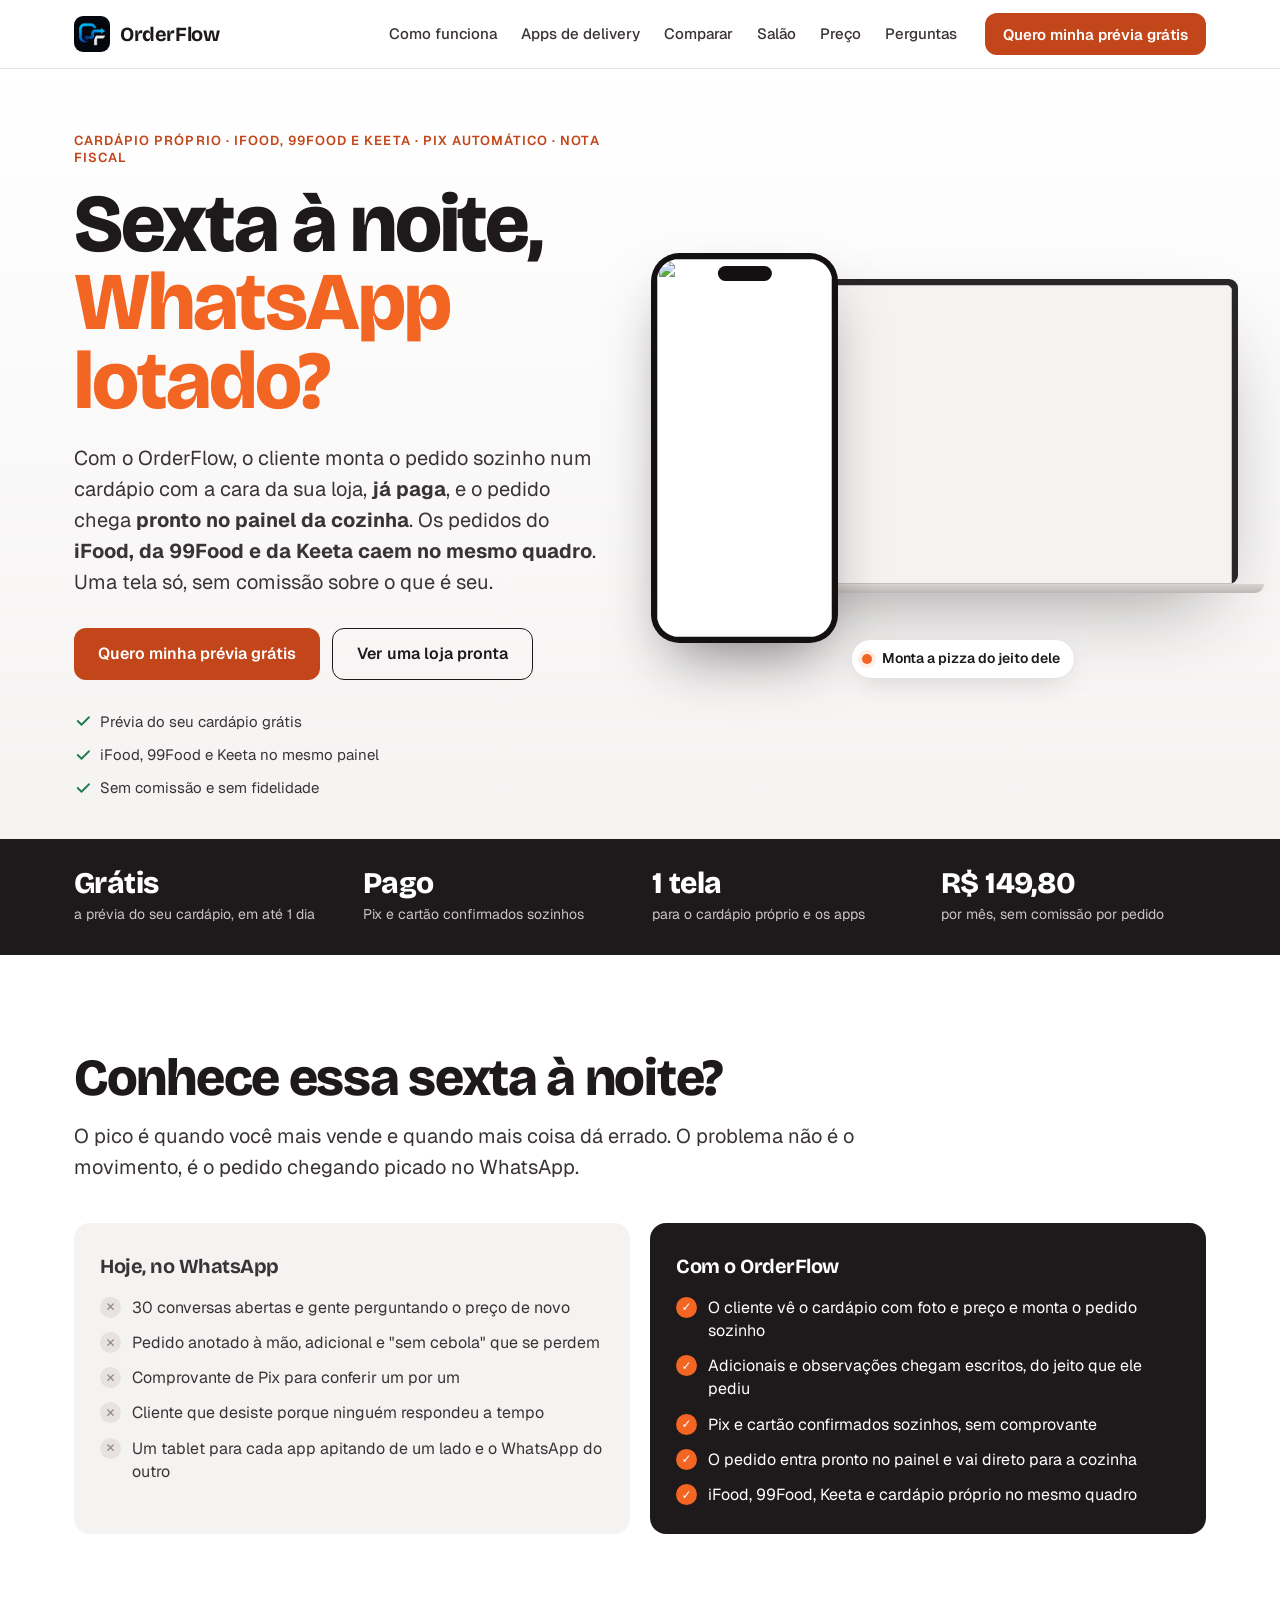
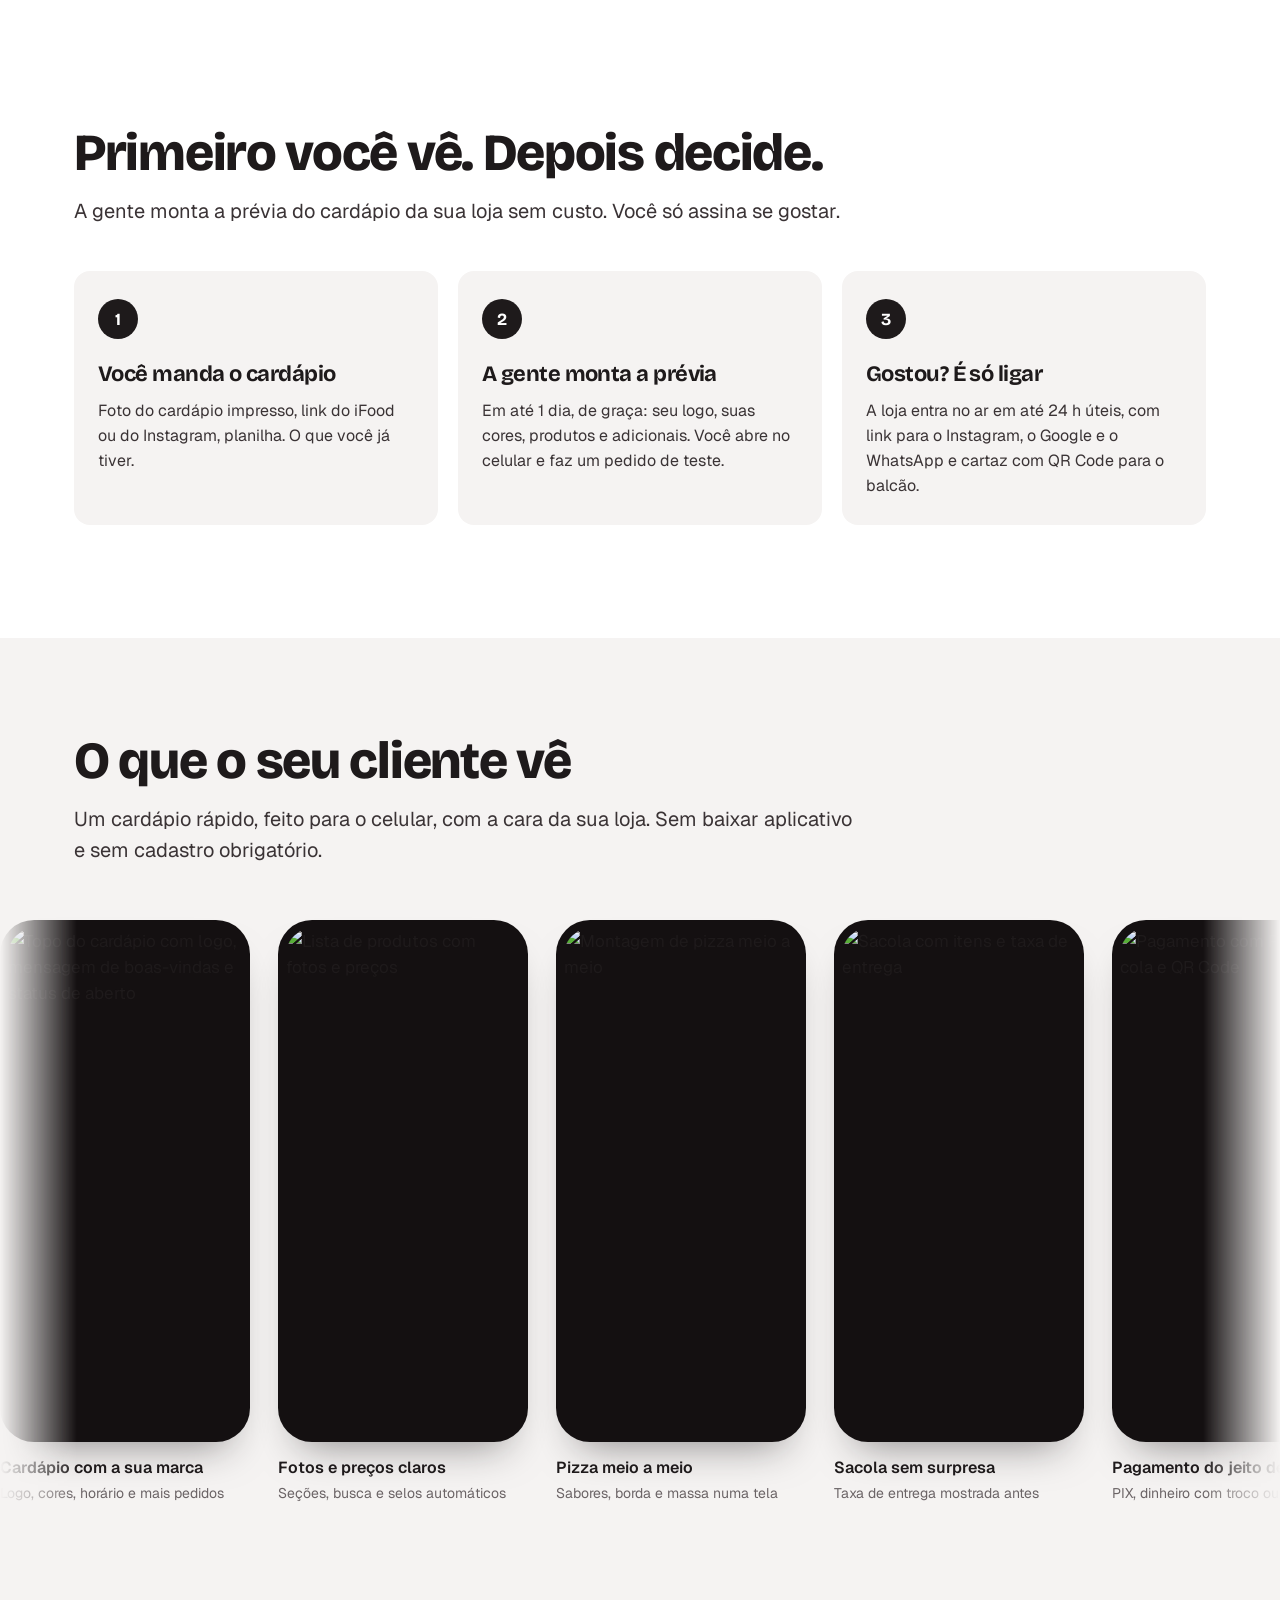
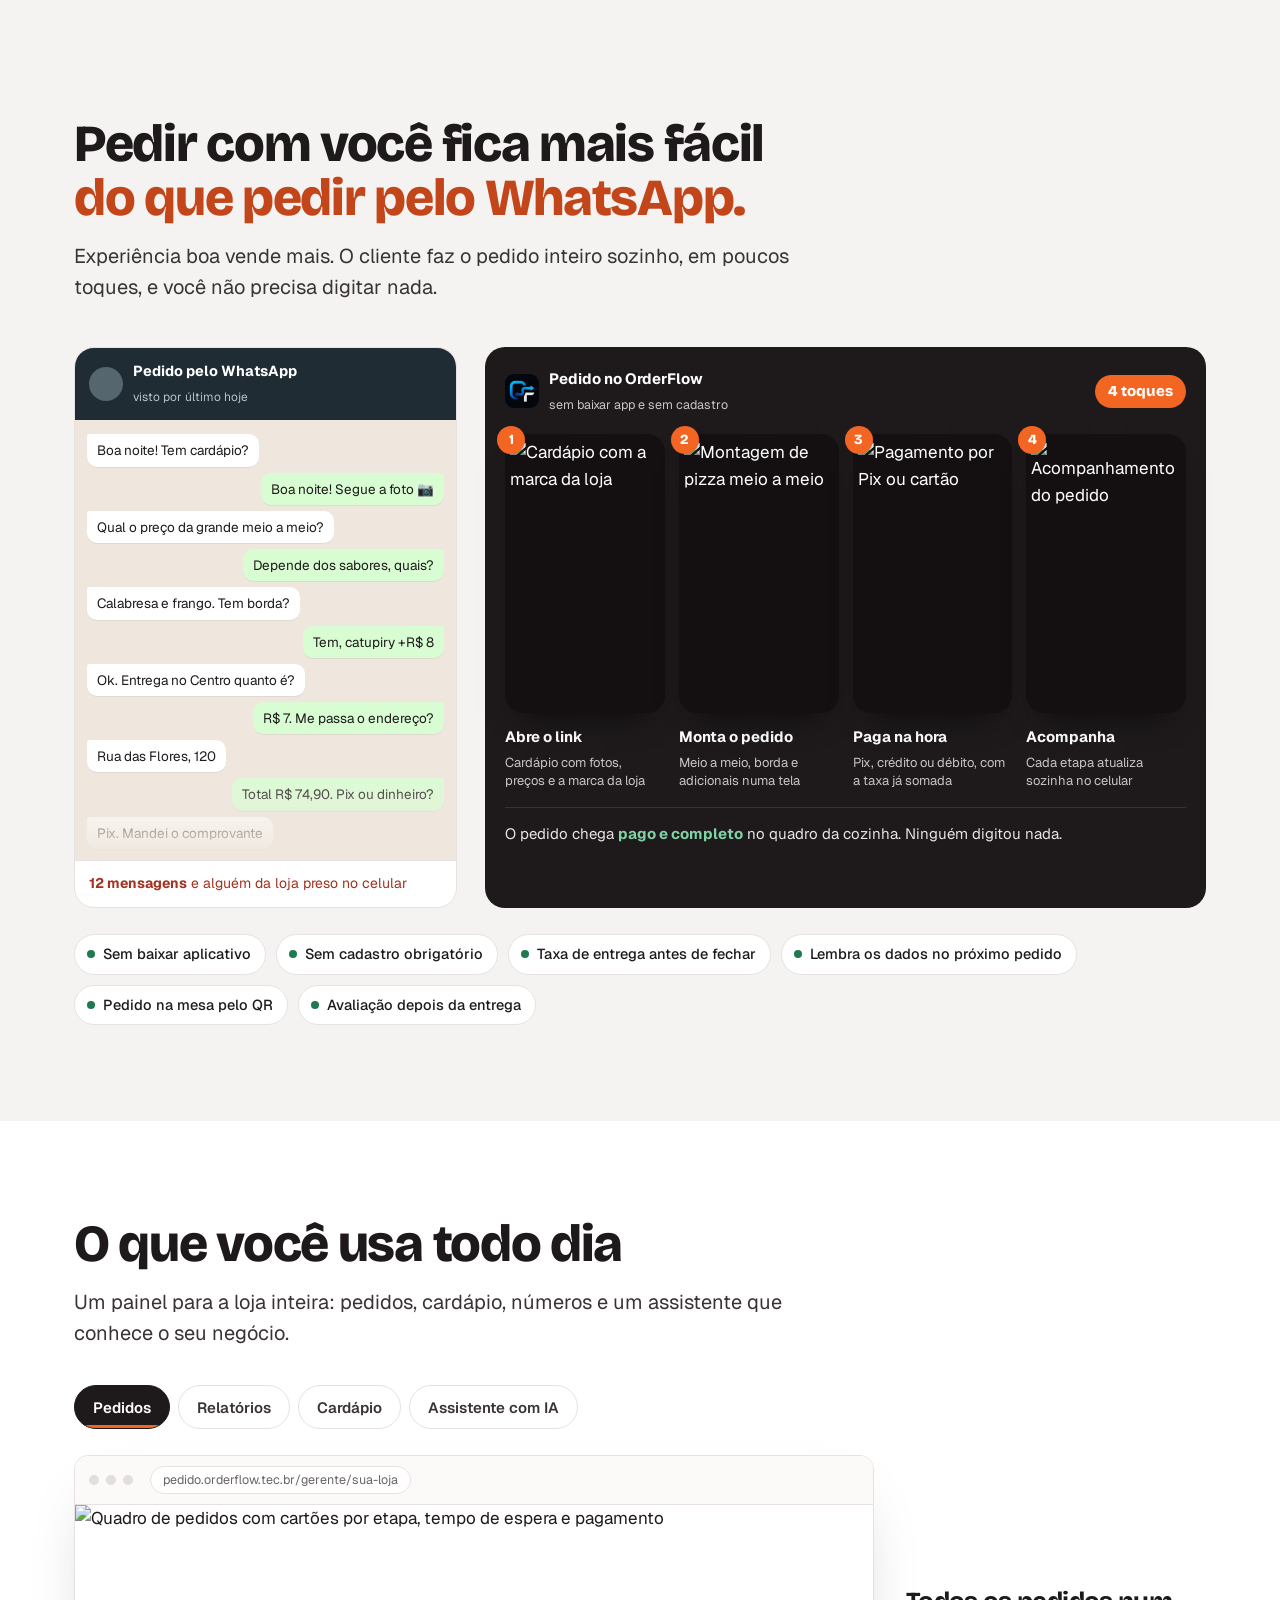
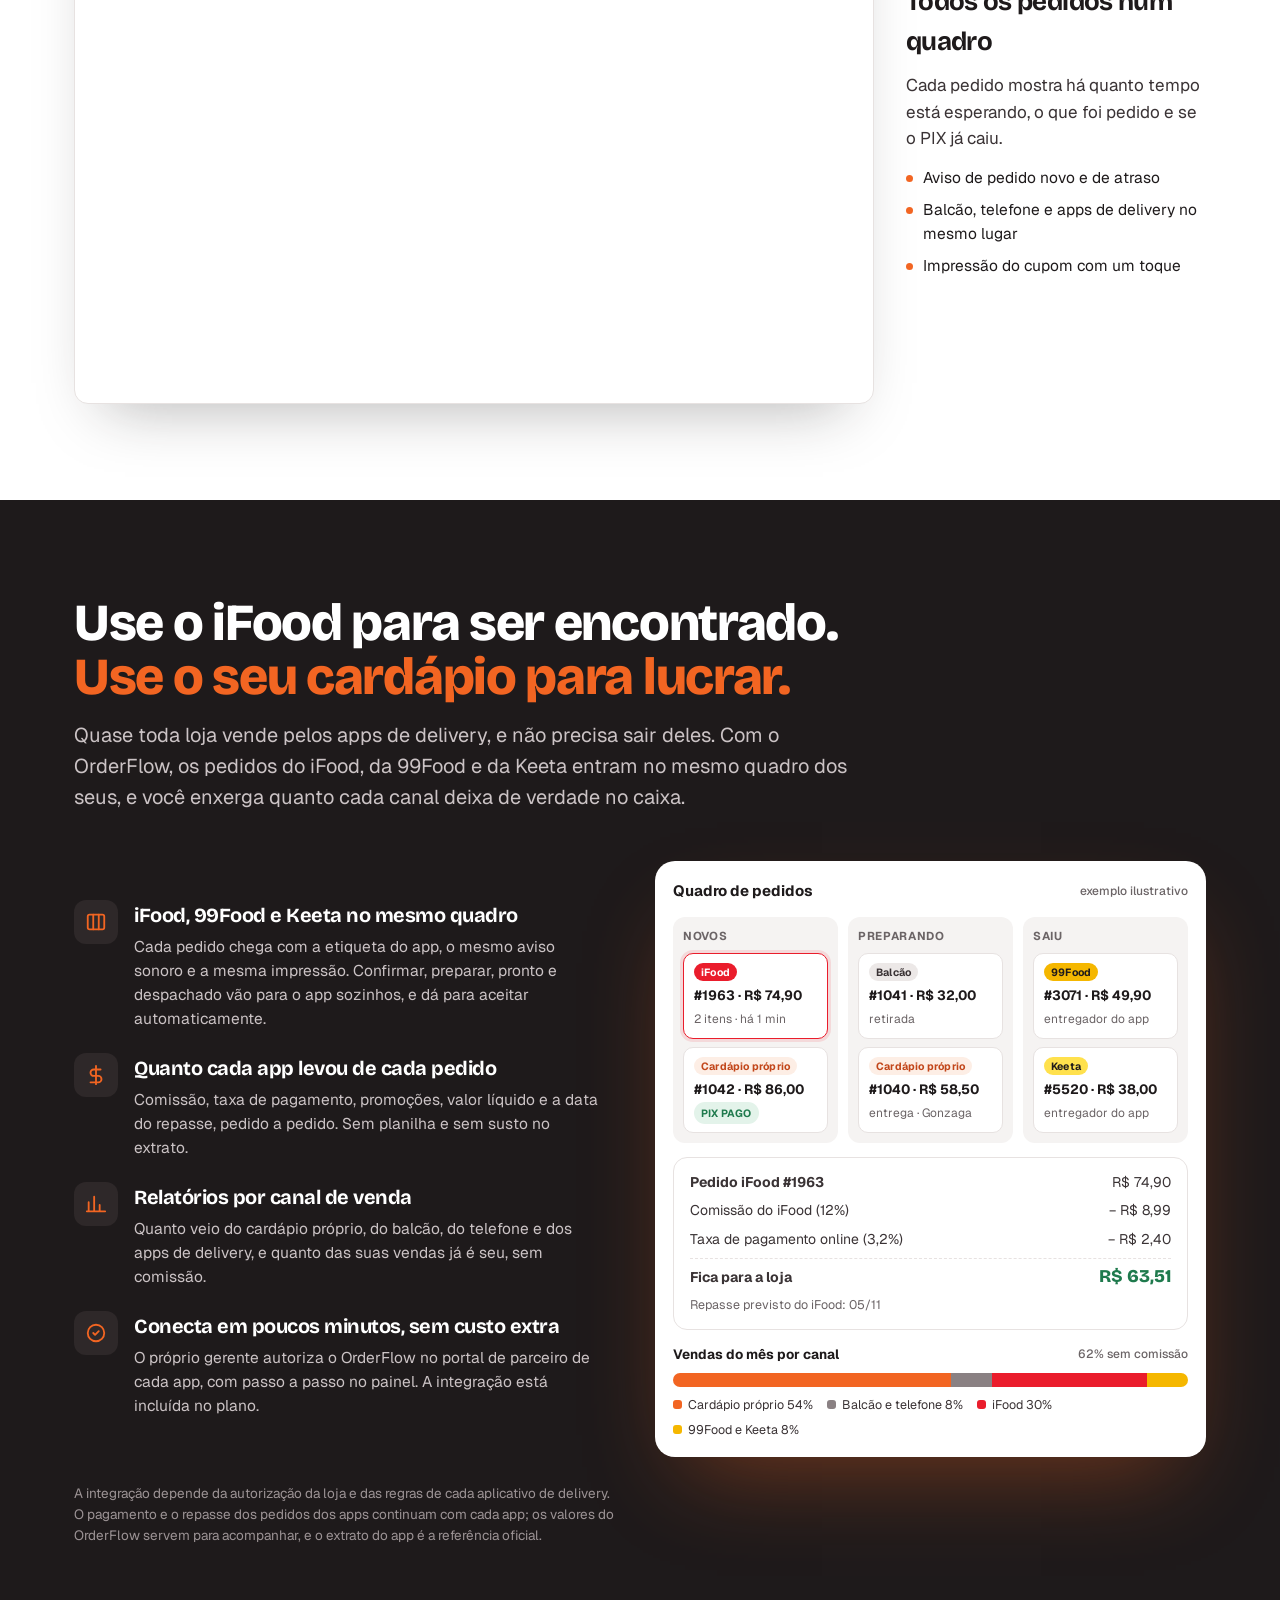
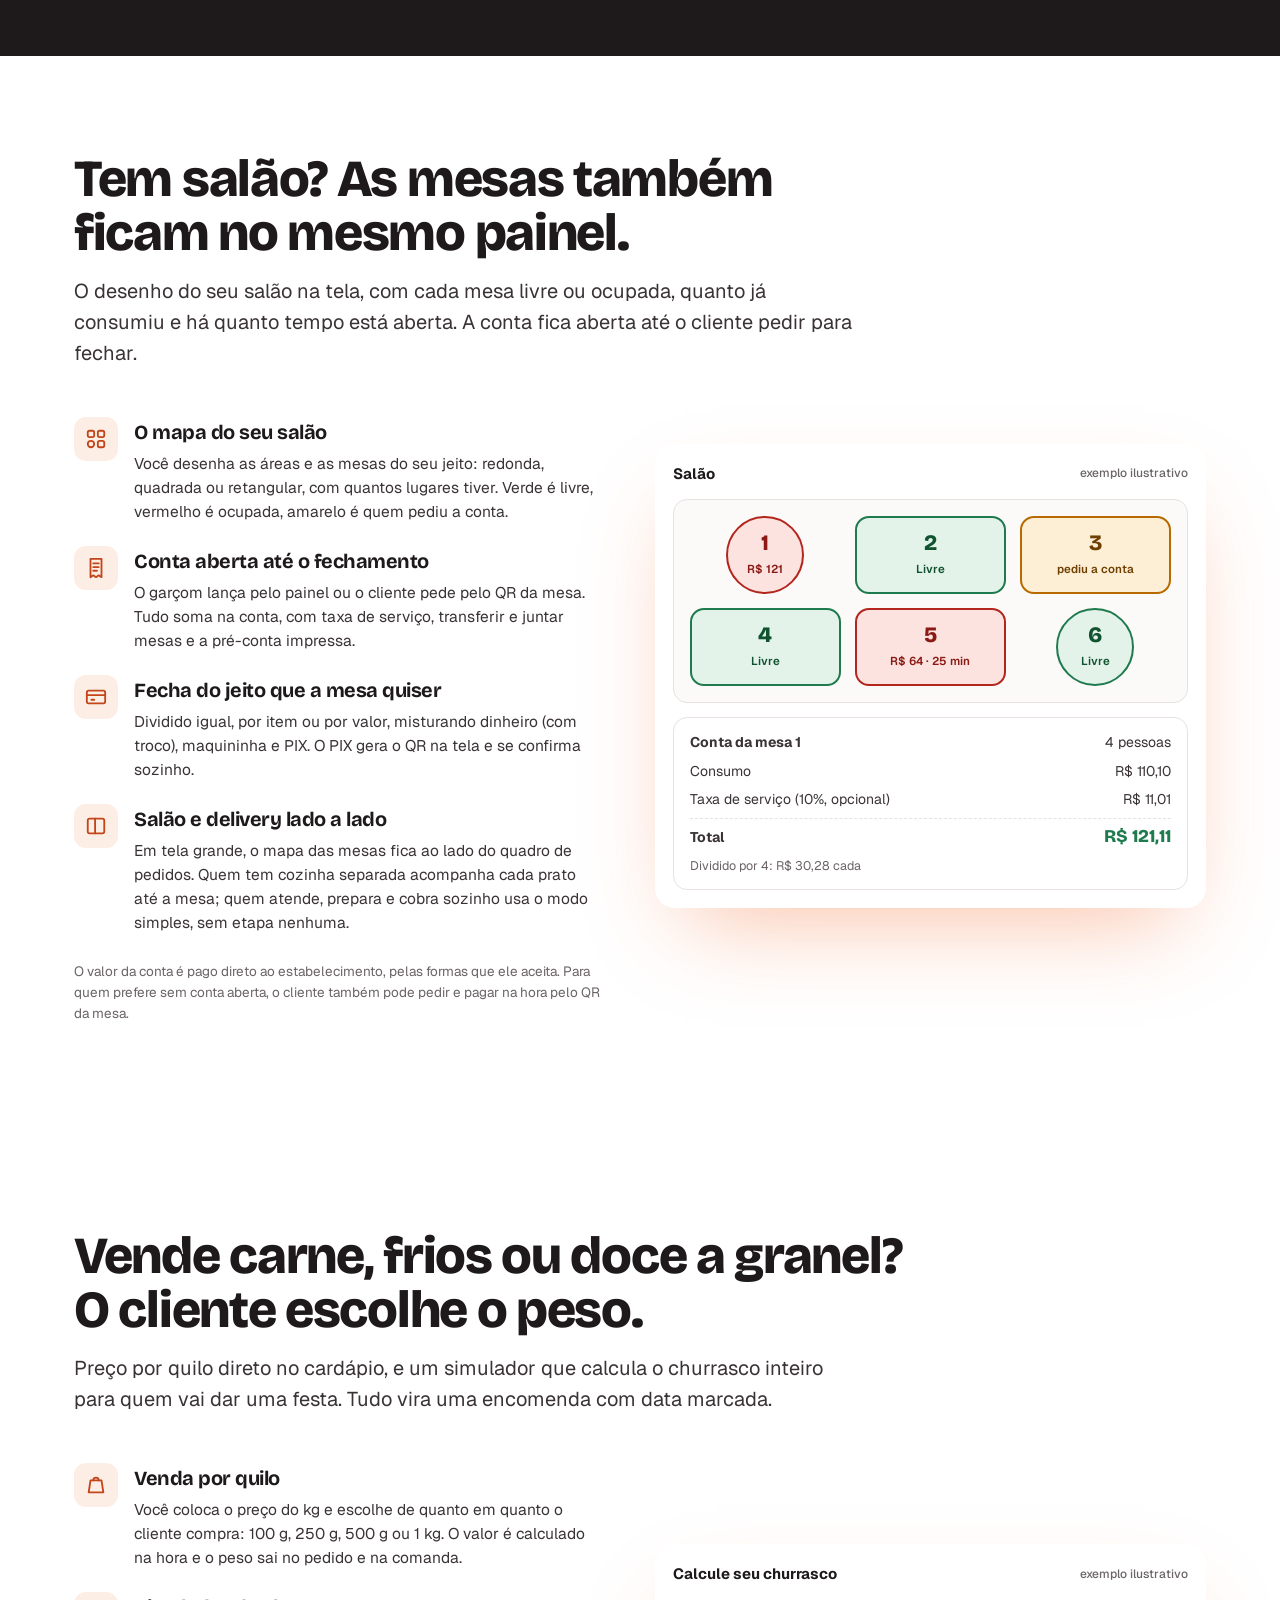
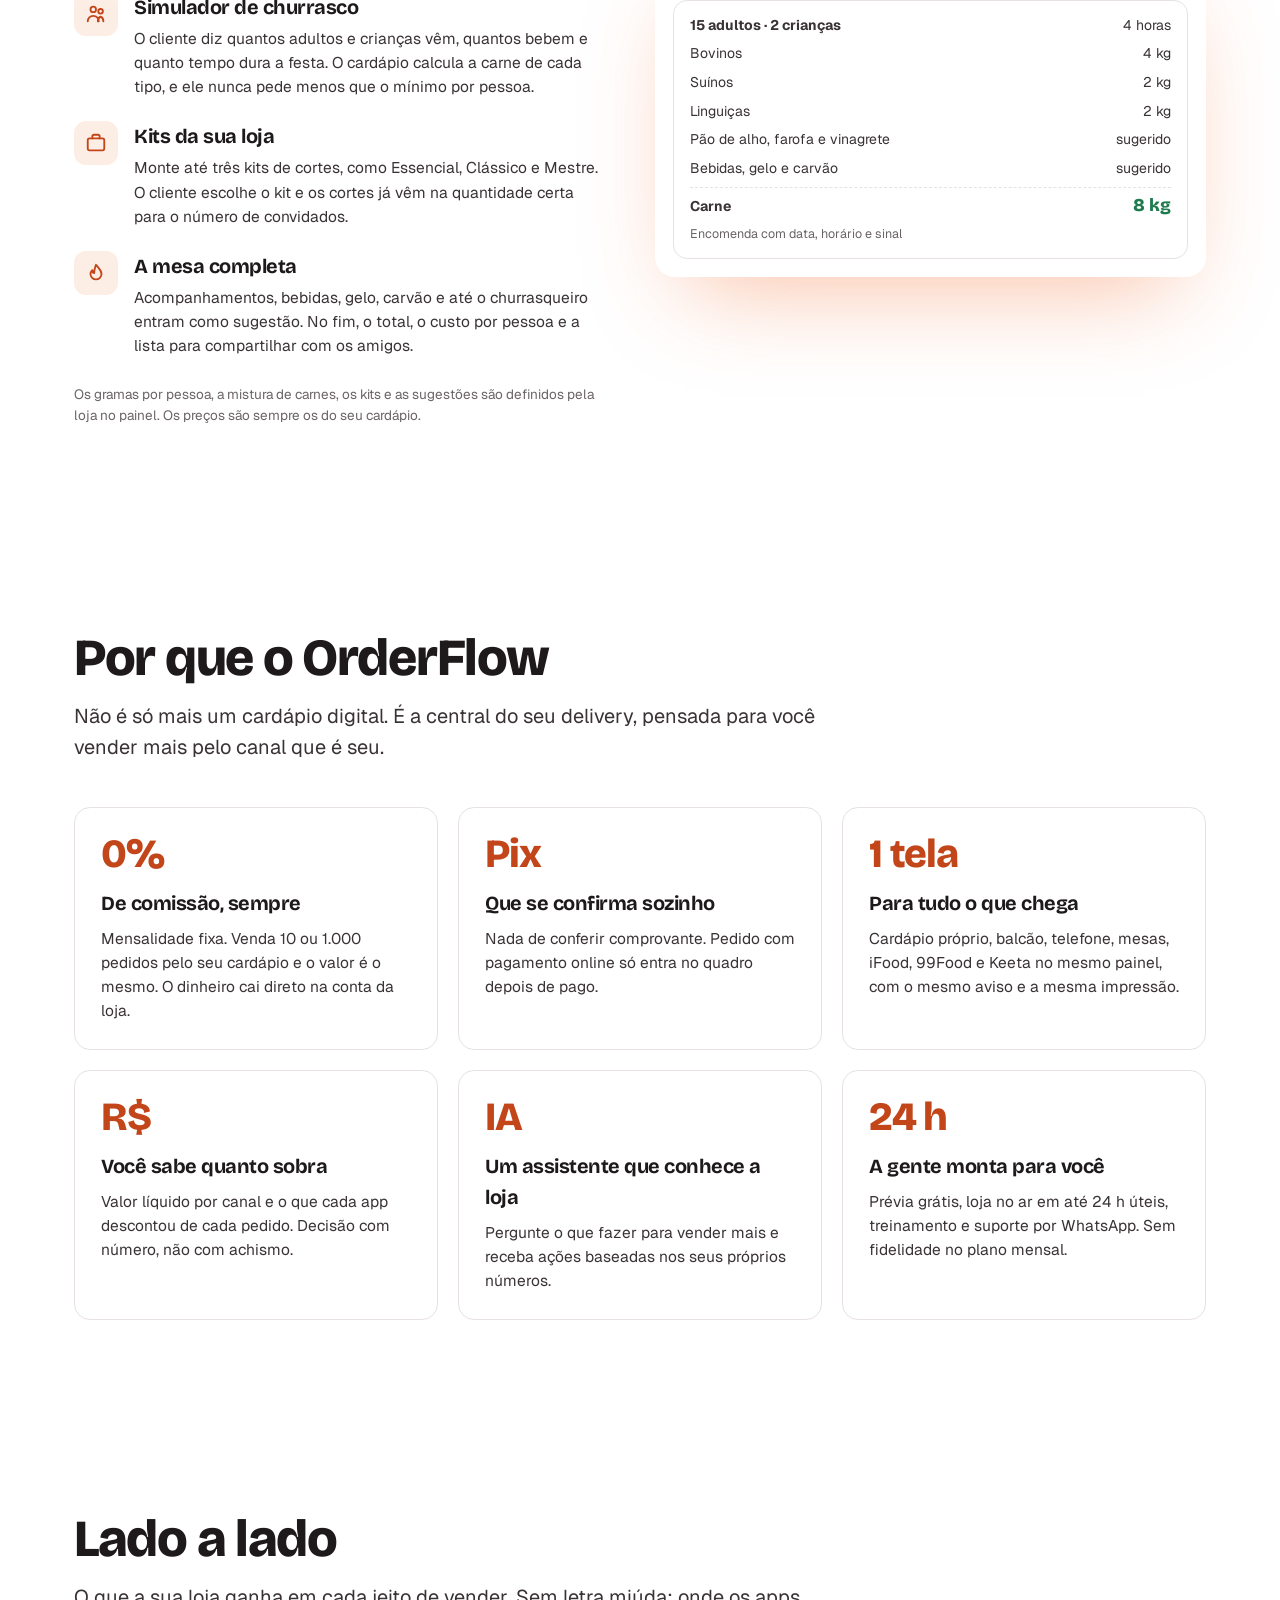
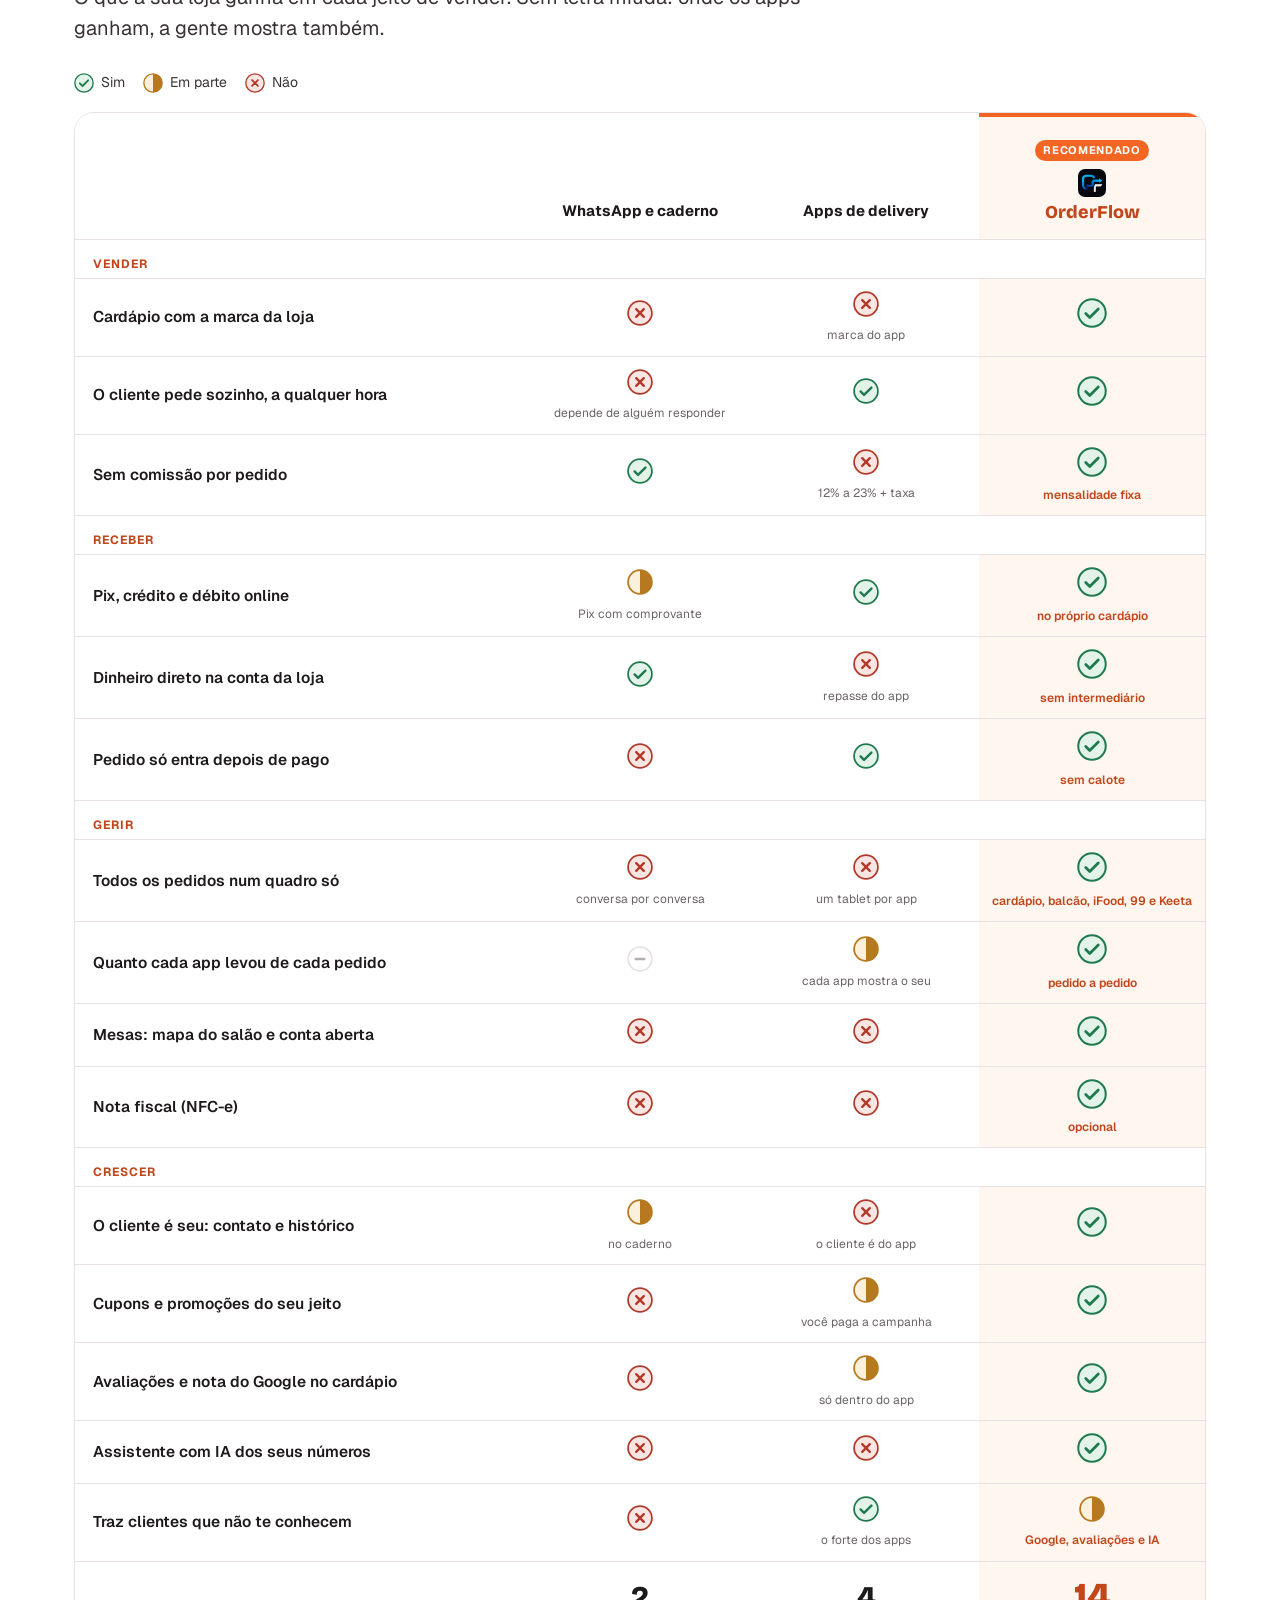
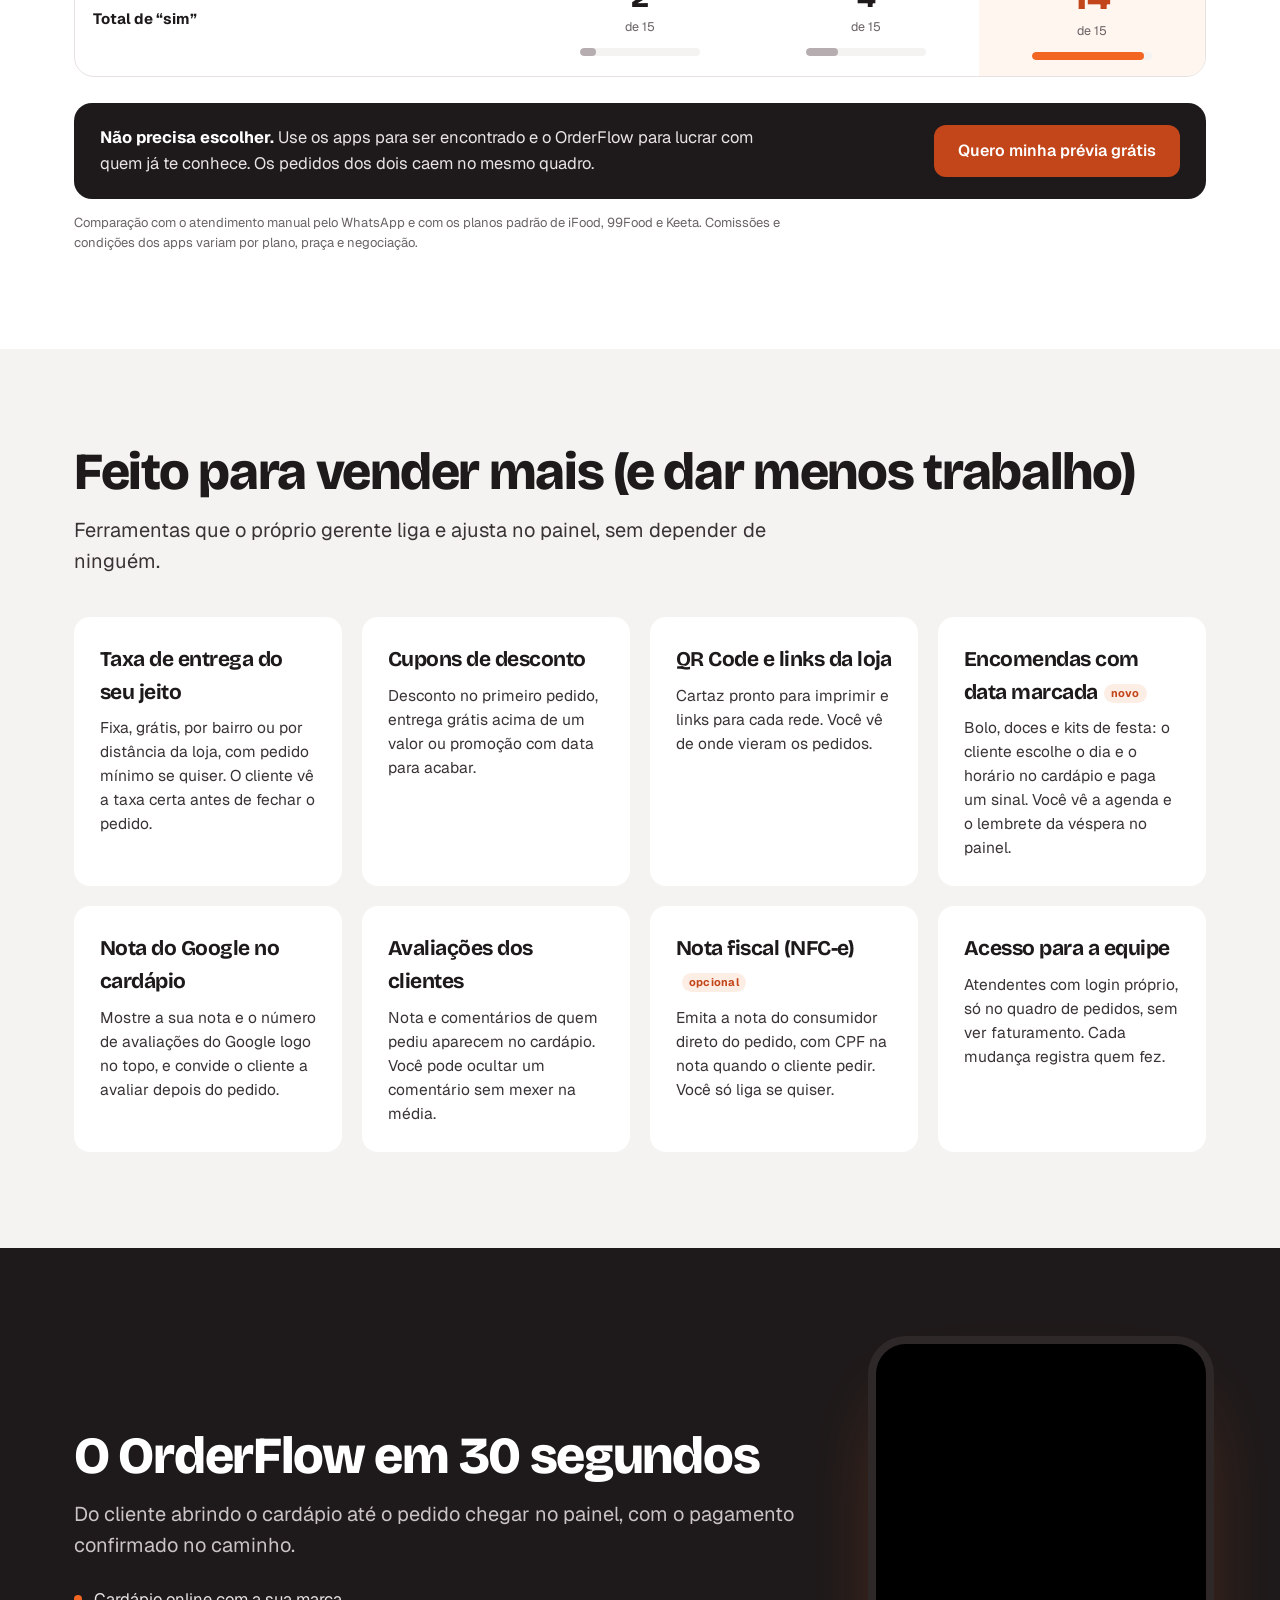
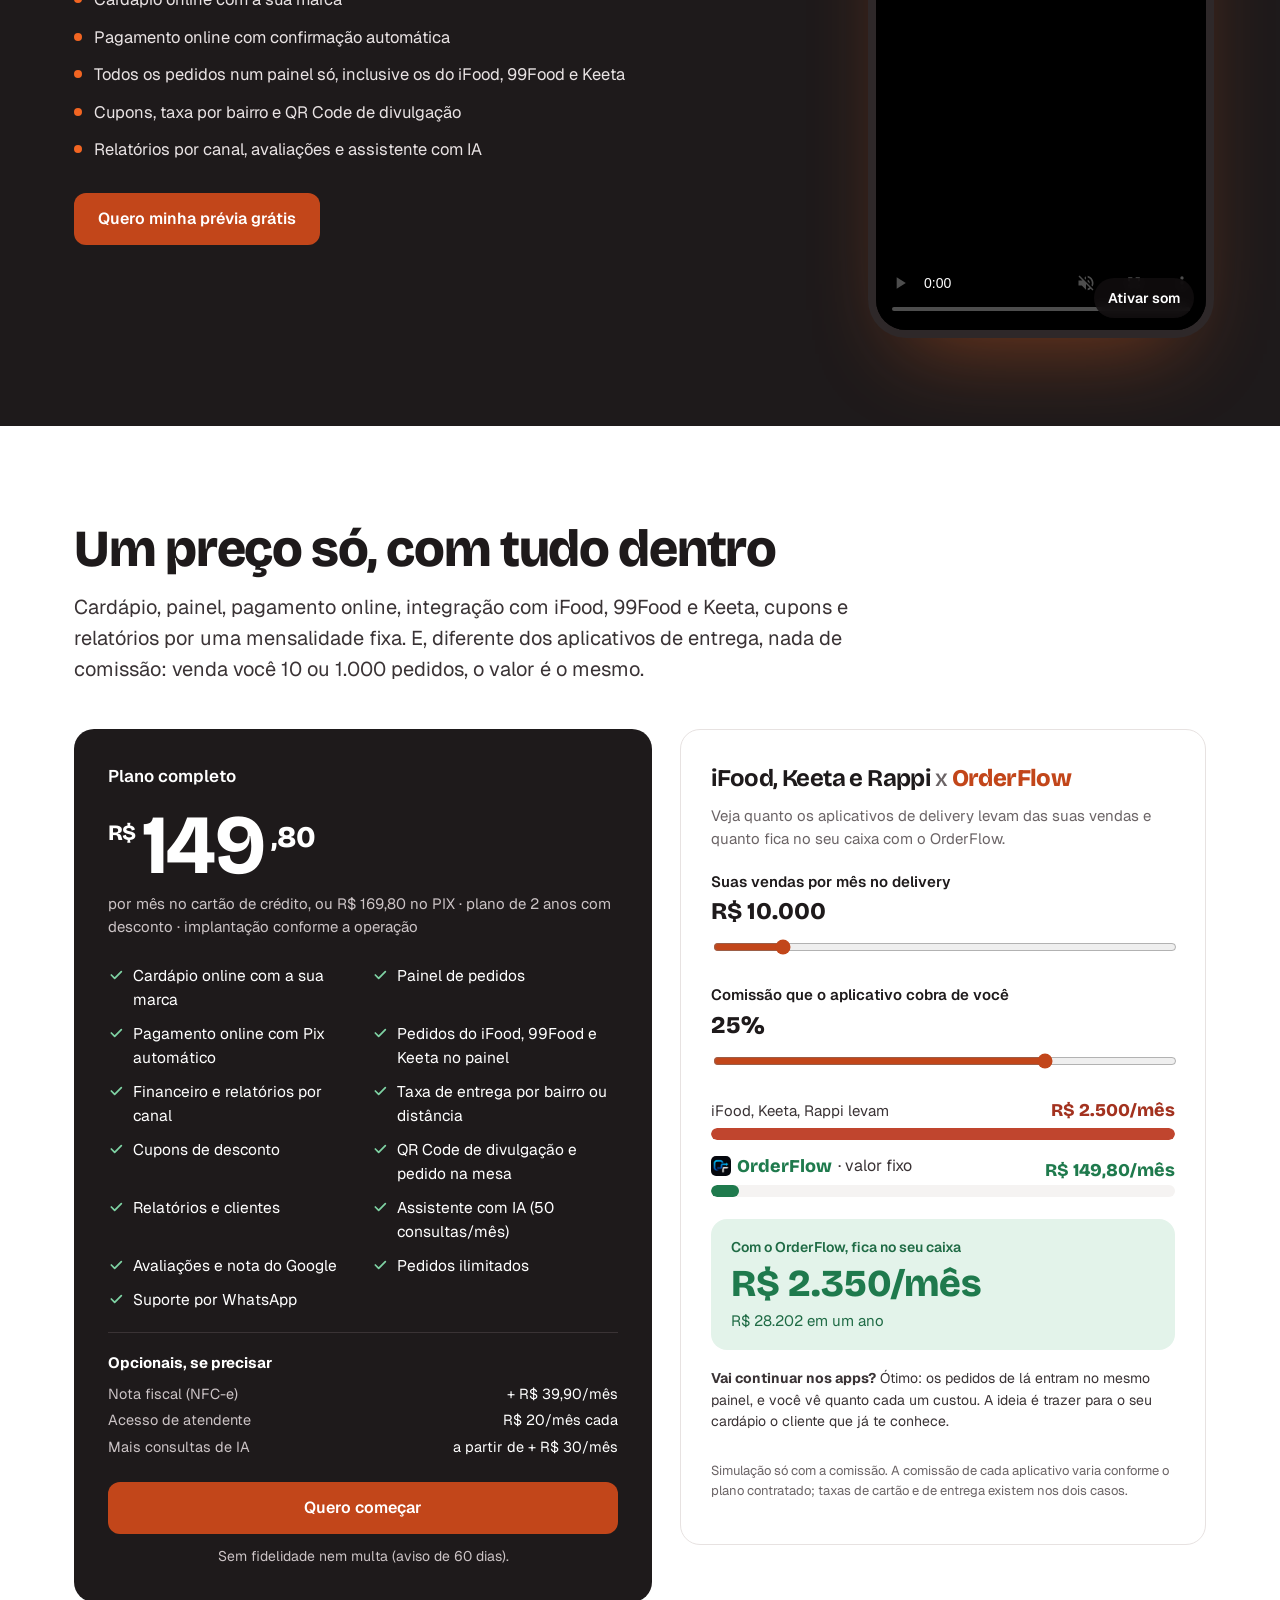
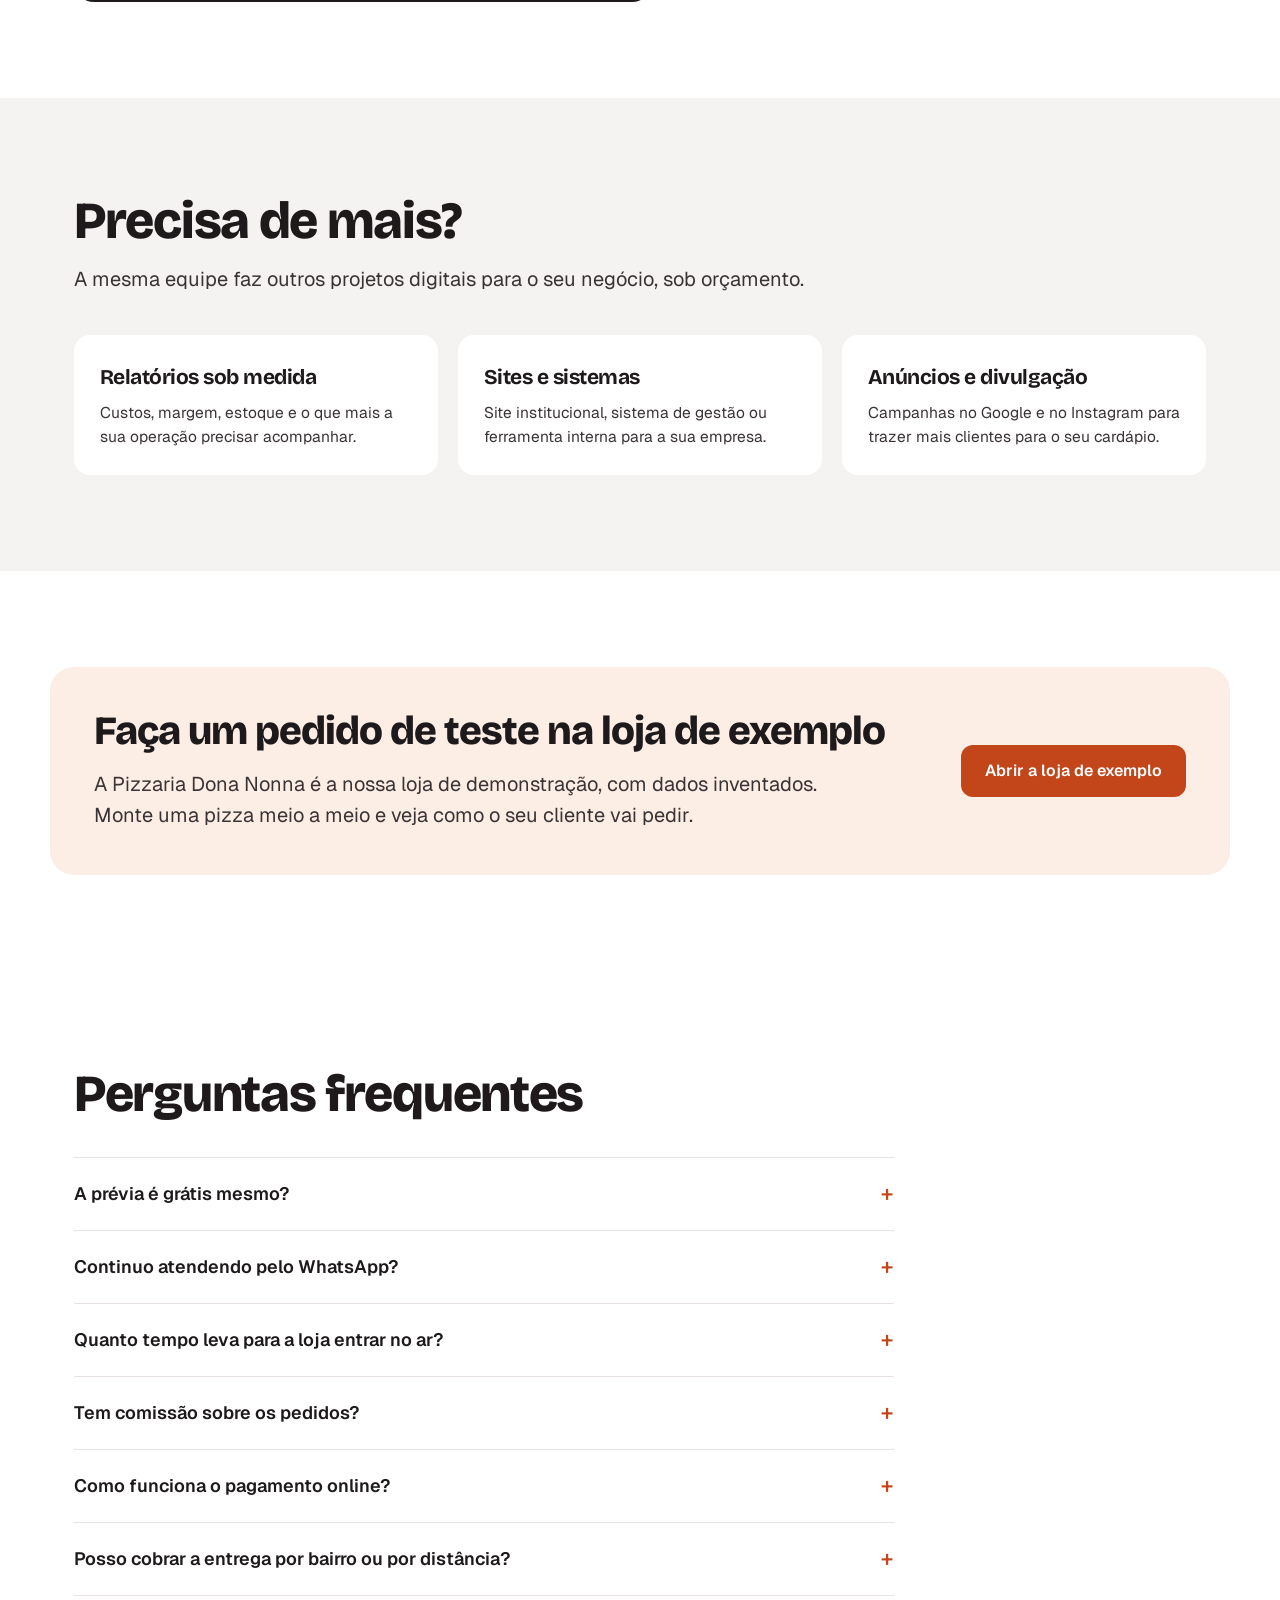
==== commit 00623433: "Site: seção de venda por quilo e simulador de churrasco + pergunta no FAQ Co-Authored-By: Claude Opu" ====
--- a/index.html
+++ b/index.html
@@ -10,7 +10,7 @@
 <meta name="robots" content="index, follow">
 <meta name="theme-color" content="#1E1A1B">
 <link rel="canonical" href="https://orderflow.tec.br/">
-<script type="application/ld+json">{"@context": "https://schema.org", "@type": "FAQPage", "mainEntity": [{"@type": "Question", "name": "A prévia é grátis mesmo?", "acceptedAnswer": {"@type": "Answer", "text": "É. Você manda o cardápio, a gente monta a prévia com a sua marca em até 1 dia e você testa no celular. Se não gostar, não paga nada e não fica nenhum compromisso."}}, {"@type": "Question", "name": "Continuo atendendo pelo WhatsApp?", "acceptedAnswer": {"@type": "Answer", "text": "Sim. O WhatsApp continua sendo da loja. A diferença é que, em vez de anotar o pedido, você manda o link do cardápio e o cliente pede e paga por ali. O pedido chega no painel já organizado."}}, {"@type": "Question", "name": "Quanto tempo leva para a loja entrar no ar?", "acceptedAnswer": {"@type": "Answer", "text": "Até 24 horas úteis depois que você envia cardápio, logo e informações da loja. Você revisa tudo antes de divulgar."}}, {"@type": "Question", "name": "Tem comissão sobre os pedidos?", "acceptedAnswer": {"@type": "Answer", "text": "Não. Você paga só a mensalidade. O dinheiro do pedido vai direto para você: pagamento online na sua conta, dinheiro e cartão na entrega ou na retirada."}}, {"@type": "Question", "name": "Como funciona o pagamento online?", "acceptedAnswer": {"@type": "Answer", "text": "O cliente paga no próprio cardápio e o pedido aparece como pago sozinho, sem comprovante. O dinheiro cai direto na conta da loja."}}, {"@type": "Question", "name": "Posso cobrar a entrega por bairro ou por distância?", "acceptedAnswer": {"@type": "Answer", "text": "Sim. No painel você escolhe taxa fixa, entrega grátis, uma taxa para cada bairro ou faixas de distância a partir da loja. Dá para mudar quando quiser."}}, {"@type": "Question", "name": "Dá para criar cupom de desconto?", "acceptedAnswer": {"@type": "Answer", "text": "Sim. Você cria e ativa os cupons no painel: porcentagem, valor em reais ou entrega grátis, com regras como primeiro pedido, valor mínimo e data para acabar."}}, {"@type": "Question", "name": "Preciso sair do iFood?", "acceptedAnswer": {"@type": "Answer", "text": "Não. Os apps de delivery são ótimos para ser encontrado por clientes novos. Com o OrderFlow, os pedidos do iFood, da 99Food e da Keeta entram no mesmo quadro dos pedidos do seu cardápio, e você pode convidar quem já é cliente a pedir direto com você, sem comissão."}}, {"@type": "Question", "name": "Como funciona a integração com iFood, 99Food e Keeta?", "acceptedAnswer": {"@type": "Answer", "text": "O gerente conecta a loja no painel do OrderFlow e autoriza no portal de parceiro de cada app, com passo a passo na tela. A partir daí, os pedidos chegam no quadro com aviso sonoro e impressão, e cada etapa (confirmado, em preparo, pronto, despachado) é enviada ao app sozinha. Dá para aceitar os pedidos automaticamente. A integração está incluída no plano."}}, {"@type": "Question", "name": "Consigo ver quanto o app cobrou de cada pedido?", "acceptedAnswer": {"@type": "Answer", "text": "Sim. Em cada pedido de app aparecem a comissão, a taxa de pagamento, as promoções, o valor líquido e a data prevista do repasse. Nos relatórios, as vendas aparecem separadas por canal: cardápio próprio, balcão, telefone e apps de delivery. Os valores servem para acompanhar; o extrato de cada app continua sendo a referência oficial."}}, {"@type": "Question", "name": "O OrderFlow emite nota fiscal?", "acceptedAnswer": {"@type": "Answer", "text": "Sim, como opcional (+ R$ 39,90 por mês): a NFC-e, nota fiscal do consumidor, emitida a partir do pedido. A loja precisa do certificado digital A1 e do código de segurança (CSC) da Sefaz, e o contador da loja define a parte fiscal dos produtos. A gente ajuda a configurar."}}, {"@type": "Question", "name": "Serve para restaurante com salão?", "acceptedAnswer": {"@type": "Answer", "text": "Serve. Você desenha o salão no painel e imprime um QR para cada mesa. Escolha como a mesa paga: com conta aberta, o garçom lança os pedidos pelo painel (ou o cliente pede pelo QR) e tudo soma na conta até o fechamento, com taxa de serviço e divisão por pessoa, por item ou por valor; ou pagar na hora, em que o cliente pede e paga pelo celular a cada pedido. O mapa mostra quais mesas estão livres, ocupadas ou pedindo a conta."}}, {"@type": "Question", "name": "Meu salão não tem cozinha separada. Vou ter que ficar mudando etapa?", "acceptedAnswer": {"@type": "Answer", "text": "Não. No modo simples, o pedido da mesa vai direto para a conta e para a comanda, sem passar pelo quadro de etapas. Se você tem cozinha separada, liga o modo com etapas e acompanha cada prato até a mesa."}}, {"@type": "Question", "name": "Aceita encomendas, como bolos e kits de festa?", "acceptedAnswer": {"@type": "Answer", "text": "Aceita. Você define a antecedência mínima, os dias e horários, o limite por dia e o sinal. O cliente escolhe a data no cardápio e paga o sinal; o restante fica marcado para a entrega ou a retirada. As encomendas aparecem numa agenda própria no painel."}}, {"@type": "Question", "name": "Dá para ter pedido mínimo na entrega?", "acceptedAnswer": {"@type": "Answer", "text": "Dá. Você define o valor no painel e o cliente vê quanto falta antes de escolher entrega. Retirada e pedido na mesa não têm mínimo."}}, {"@type": "Question", "name": "Minha equipe pode usar o sistema?", "acceptedAnswer": {"@type": "Answer", "text": "Sim. O gerente cria acessos de atendente (R$ 20 por mês cada), com login próprio e só o quadro de pedidos, sem ver faturamento. Cada mudança de etapa registra quem fez."}}, {"@type": "Question", "name": "Preciso entender de tecnologia?", "acceptedAnswer": {"@type": "Answer", "text": "Não. A gente configura tudo e treina você e a sua equipe. Depois, mudar preço, foto ou horário é feito no próprio painel."}}, {"@type": "Question", "name": "Funciona no celular?", "acceptedAnswer": {"@type": "Answer", "text": "Sim. O cardápio foi feito para o celular do cliente, e o painel funciona no computador, no tablet e no celular."}}, {"@type": "Question", "name": "O que o assistente com IA faz?", "acceptedAnswer": {"@type": "Answer", "text": "Ele analisa os números da sua loja (cardápio, vendas, horários, clientes e avaliações) e sugere ações práticas. São 50 consultas por mês no plano; se precisar de mais, dá para ampliar no painel para 150 consultas (+ R$ 30,00 por mês) ou 500 (+ R$ 110,00 por mês). Ele só sugere: nada muda no seu cardápio sem você."}}, {"@type": "Question", "name": "Posso cancelar quando quiser?", "acceptedAnswer": {"@type": "Answer", "text": "Sim. No plano mensal não tem fidelidade nem multa: basta avisar com 60 dias de antecedência. No plano de 2 anos, com mensalidade menor, quem sai antes do prazo devolve só o desconto que recebeu."}}]}</script>
+<script type="application/ld+json">{"@context": "https://schema.org", "@type": "FAQPage", "mainEntity": [{"@type": "Question", "name": "A prévia é grátis mesmo?", "acceptedAnswer": {"@type": "Answer", "text": "É. Você manda o cardápio, a gente monta a prévia com a sua marca em até 1 dia e você testa no celular. Se não gostar, não paga nada e não fica nenhum compromisso."}}, {"@type": "Question", "name": "Continuo atendendo pelo WhatsApp?", "acceptedAnswer": {"@type": "Answer", "text": "Sim. O WhatsApp continua sendo da loja. A diferença é que, em vez de anotar o pedido, você manda o link do cardápio e o cliente pede e paga por ali. O pedido chega no painel já organizado."}}, {"@type": "Question", "name": "Quanto tempo leva para a loja entrar no ar?", "acceptedAnswer": {"@type": "Answer", "text": "Até 24 horas úteis depois que você envia cardápio, logo e informações da loja. Você revisa tudo antes de divulgar."}}, {"@type": "Question", "name": "Tem comissão sobre os pedidos?", "acceptedAnswer": {"@type": "Answer", "text": "Não. Você paga só a mensalidade. O dinheiro do pedido vai direto para você: pagamento online na sua conta, dinheiro e cartão na entrega ou na retirada."}}, {"@type": "Question", "name": "Como funciona o pagamento online?", "acceptedAnswer": {"@type": "Answer", "text": "O cliente paga no próprio cardápio e o pedido aparece como pago sozinho, sem comprovante. O dinheiro cai direto na conta da loja."}}, {"@type": "Question", "name": "Posso cobrar a entrega por bairro ou por distância?", "acceptedAnswer": {"@type": "Answer", "text": "Sim. No painel você escolhe taxa fixa, entrega grátis, uma taxa para cada bairro ou faixas de distância a partir da loja. Dá para mudar quando quiser."}}, {"@type": "Question", "name": "Dá para criar cupom de desconto?", "acceptedAnswer": {"@type": "Answer", "text": "Sim. Você cria e ativa os cupons no painel: porcentagem, valor em reais ou entrega grátis, com regras como primeiro pedido, valor mínimo e data para acabar."}}, {"@type": "Question", "name": "Preciso sair do iFood?", "acceptedAnswer": {"@type": "Answer", "text": "Não. Os apps de delivery são ótimos para ser encontrado por clientes novos. Com o OrderFlow, os pedidos do iFood, da 99Food e da Keeta entram no mesmo quadro dos pedidos do seu cardápio, e você pode convidar quem já é cliente a pedir direto com você, sem comissão."}}, {"@type": "Question", "name": "Como funciona a integração com iFood, 99Food e Keeta?", "acceptedAnswer": {"@type": "Answer", "text": "O gerente conecta a loja no painel do OrderFlow e autoriza no portal de parceiro de cada app, com passo a passo na tela. A partir daí, os pedidos chegam no quadro com aviso sonoro e impressão, e cada etapa (confirmado, em preparo, pronto, despachado) é enviada ao app sozinha. Dá para aceitar os pedidos automaticamente. A integração está incluída no plano."}}, {"@type": "Question", "name": "Consigo ver quanto o app cobrou de cada pedido?", "acceptedAnswer": {"@type": "Answer", "text": "Sim. Em cada pedido de app aparecem a comissão, a taxa de pagamento, as promoções, o valor líquido e a data prevista do repasse. Nos relatórios, as vendas aparecem separadas por canal: cardápio próprio, balcão, telefone e apps de delivery. Os valores servem para acompanhar; o extrato de cada app continua sendo a referência oficial."}}, {"@type": "Question", "name": "O OrderFlow emite nota fiscal?", "acceptedAnswer": {"@type": "Answer", "text": "Sim, como opcional (+ R$ 39,90 por mês): a NFC-e, nota fiscal do consumidor, emitida a partir do pedido. A loja precisa do certificado digital A1 e do código de segurança (CSC) da Sefaz, e o contador da loja define a parte fiscal dos produtos. A gente ajuda a configurar."}}, {"@type": "Question", "name": "Serve para restaurante com salão?", "acceptedAnswer": {"@type": "Answer", "text": "Serve. Você desenha o salão no painel e imprime um QR para cada mesa. Escolha como a mesa paga: com conta aberta, o garçom lança os pedidos pelo painel (ou o cliente pede pelo QR) e tudo soma na conta até o fechamento, com taxa de serviço e divisão por pessoa, por item ou por valor; ou pagar na hora, em que o cliente pede e paga pelo celular a cada pedido. O mapa mostra quais mesas estão livres, ocupadas ou pedindo a conta."}}, {"@type": "Question", "name": "Meu salão não tem cozinha separada. Vou ter que ficar mudando etapa?", "acceptedAnswer": {"@type": "Answer", "text": "Não. No modo simples, o pedido da mesa vai direto para a conta e para a comanda, sem passar pelo quadro de etapas. Se você tem cozinha separada, liga o modo com etapas e acompanha cada prato até a mesa."}}, {"@type": "Question", "name": "Aceita encomendas, como bolos e kits de festa?", "acceptedAnswer": {"@type": "Answer", "text": "Aceita. Você define a antecedência mínima, os dias e horários, o limite por dia e o sinal. O cliente escolhe a data no cardápio e paga o sinal; o restante fica marcado para a entrega ou a retirada. As encomendas aparecem numa agenda própria no painel."}}, {"@type": "Question", "name": "Vende por quilo ou faz churrasco para eventos?", "acceptedAnswer": {"@type": "Answer", "text": "Dá. O produto pode ter preço por quilo, e o cliente escolhe o peso. Para eventos, o simulador de churrasco calcula a carne pelo número de adultos e crianças e pela duração da festa, sugere acompanhamentos, bebidas e carvão, e tudo vira uma encomenda com data marcada. Os gramas por pessoa, a mistura de carnes e os kits são definidos pela loja."}}, {"@type": "Question", "name": "Dá para ter pedido mínimo na entrega?", "acceptedAnswer": {"@type": "Answer", "text": "Dá. Você define o valor no painel e o cliente vê quanto falta antes de escolher entrega. Retirada e pedido na mesa não têm mínimo."}}, {"@type": "Question", "name": "Minha equipe pode usar o sistema?", "acceptedAnswer": {"@type": "Answer", "text": "Sim. O gerente cria acessos de atendente (R$ 20 por mês cada), com login próprio e só o quadro de pedidos, sem ver faturamento. Cada mudança de etapa registra quem fez."}}, {"@type": "Question", "name": "Preciso entender de tecnologia?", "acceptedAnswer": {"@type": "Answer", "text": "Não. A gente configura tudo e treina você e a sua equipe. Depois, mudar preço, foto ou horário é feito no próprio painel."}}, {"@type": "Question", "name": "Funciona no celular?", "acceptedAnswer": {"@type": "Answer", "text": "Sim. O cardápio foi feito para o celular do cliente, e o painel funciona no computador, no tablet e no celular."}}, {"@type": "Question", "name": "O que o assistente com IA faz?", "acceptedAnswer": {"@type": "Answer", "text": "Ele analisa os números da sua loja (cardápio, vendas, horários, clientes e avaliações) e sugere ações práticas. São 50 consultas por mês no plano; se precisar de mais, dá para ampliar no painel para 150 consultas (+ R$ 30,00 por mês) ou 500 (+ R$ 110,00 por mês). Ele só sugere: nada muda no seu cardápio sem você."}}, {"@type": "Question", "name": "Posso cancelar quando quiser?", "acceptedAnswer": {"@type": "Answer", "text": "Sim. No plano mensal não tem fidelidade nem multa: basta avisar com 60 dias de antecedência. No plano de 2 anos, com mensalidade menor, quem sai antes do prazo devolve só o desconto que recebeu."}}]}</script>
 <meta property="og:type" content="website">
 <meta property="og:locale" content="pt_BR">
 <meta property="og:url" content="https://orderflow.tec.br">
@@ -732,6 +732,35 @@
   </div>
 </section>
 
+<section class="sal chu" id="churrasco">
+  <div class="wrap">
+    <h2>Vende carne, frios ou doce a granel?<br><span class="hl">O cliente escolhe o peso.</span></h2>
+    <p class="lead">Preço por quilo direto no cardápio, e um simulador que calcula o churrasco inteiro para quem vai dar uma festa. Tudo vira uma encomenda com data marcada.</p>
+    <div class="ifd-grid">
+      <ul class="ifd-list">
+        <li><span class="ic" aria-hidden="true"><svg width="22" height="22" viewBox="0 0 24 24" fill="none" stroke="currentColor" stroke-width="2" stroke-linecap="round" stroke-linejoin="round"><path d="M6 7h12l2 13H4z"/><path d="M9 7a3 3 0 0 1 6 0"/></svg></span><div><h3>Venda por quilo</h3><p>Você coloca o preço do kg e escolhe de quanto em quanto o cliente compra: 100 g, 250 g, 500 g ou 1 kg. O valor é calculado na hora e o peso sai no pedido e na comanda.</p></div></li>
+        <li><span class="ic" aria-hidden="true"><svg width="22" height="22" viewBox="0 0 24 24" fill="none" stroke="currentColor" stroke-width="2" stroke-linecap="round" stroke-linejoin="round"><circle cx="9" cy="7" r="3"/><circle cx="17" cy="9" r="2.5"/><path d="M3 20c0-3.3 2.7-6 6-6s6 2.7 6 6M14 20c0-2.5 1.3-4.5 3-5 1.7.5 3 2.5 3 5"/></svg></span><div><h3>Simulador de churrasco</h3><p>O cliente diz quantos adultos e crianças vêm, quantos bebem e quanto tempo dura a festa. O cardápio calcula a carne de cada tipo, e ele nunca pede menos que o mínimo por pessoa.</p></div></li>
+        <li><span class="ic" aria-hidden="true"><svg width="22" height="22" viewBox="0 0 24 24" fill="none" stroke="currentColor" stroke-width="2" stroke-linecap="round" stroke-linejoin="round"><rect x="3" y="7" width="18" height="13" rx="2"/><path d="M8 7V5a2 2 0 0 1 2-2h4a2 2 0 0 1 2 2v2"/></svg></span><div><h3>Kits da sua loja</h3><p>Monte até três kits de cortes, como Essencial, Clássico e Mestre. O cliente escolhe o kit e os cortes já vêm na quantidade certa para o número de convidados.</p></div></li>
+        <li><span class="ic" aria-hidden="true"><svg width="22" height="22" viewBox="0 0 24 24" fill="none" stroke="currentColor" stroke-width="2" stroke-linecap="round" stroke-linejoin="round"><path d="M12 3c3 4 6 6 6 10a6 6 0 0 1-12 0c0-2 1-3 2-4 0 2 1 3 2 3 0-4 1-6 2-9z"/></svg></span><div><h3>A mesa completa</h3><p>Acompanhamentos, bebidas, gelo, carvão e até o churrasqueiro entram como sugestão. No fim, o total, o custo por pessoa e a lista para compartilhar com os amigos.</p></div></li>
+      </ul>
+      <div class="mock" role="img" aria-label="Exemplo: resultado do simulador de churrasco para 15 adultos e 2 crianças">
+        <div class="mock-h">Calcule seu churrasco <small>exemplo ilustrativo</small></div>
+        <div class="fin">
+          <div class="row"><span><b>15 adultos · 2 crianças</b></span><span>4 horas</span></div>
+          <div class="row"><span>Bovinos</span><span>4 kg</span></div>
+          <div class="row"><span>Suínos</span><span>2 kg</span></div>
+          <div class="row"><span>Linguiças</span><span>2 kg</span></div>
+          <div class="row"><span>Pão de alho, farofa e vinagrete</span><span>sugerido</span></div>
+          <div class="row"><span>Bebidas, gelo e carvão</span><span>sugerido</span></div>
+          <div class="row tot"><span>Carne</span><b>8 kg</b></div>
+          <div class="rep">Encomenda com data, horário e sinal</div>
+        </div>
+      </div>
+    </div>
+    <p class="fine">Os gramas por pessoa, a mistura de carnes, os kits e as sugestões são definidos pela loja no painel. Os preços são sempre os do seu cardápio.</p>
+  </div>
+</section>
+
 <section id="diferenciais">
   <div class="wrap">
     <h2>Por que o OrderFlow</h2>
@@ -904,6 +933,7 @@
       <details><summary>Serve para restaurante com salão?</summary><p>Serve. Você desenha o salão no painel e imprime um QR para cada mesa. Escolha como a mesa paga: com <b>conta aberta</b>, o garçom lança os pedidos pelo painel (ou o cliente pede pelo QR) e tudo soma na conta até o fechamento, com taxa de serviço e divisão por pessoa, por item ou por valor; ou <b>pagar na hora</b>, em que o cliente pede e paga pelo celular a cada pedido. O mapa mostra quais mesas estão livres, ocupadas ou pedindo a conta.</p></details>
       <details><summary>Meu salão não tem cozinha separada. Vou ter que ficar mudando etapa?</summary><p>Não. No modo simples, o pedido da mesa vai direto para a conta e para a comanda, sem passar pelo quadro de etapas. Se você tem cozinha separada, liga o modo com etapas e acompanha cada prato até a mesa.</p></details>
       <details><summary>Aceita encomendas, como bolos e kits de festa?</summary><p>Aceita. Você define a antecedência mínima, os dias e horários, o limite por dia e o sinal. O cliente escolhe a data no cardápio e paga o sinal; o restante fica marcado para a entrega ou a retirada. As encomendas aparecem numa agenda própria no painel.</p></details>
+      <details><summary>Vende por quilo ou faz churrasco para eventos?</summary><p>Dá. O produto pode ter preço por quilo, e o cliente escolhe o peso. Para eventos, o simulador de churrasco calcula a carne pelo número de adultos e crianças e pela duração da festa, sugere acompanhamentos, bebidas e carvão, e tudo vira uma encomenda com data marcada. Os gramas por pessoa, a mistura de carnes e os kits são definidos pela loja.</p></details>
       <details><summary>Dá para ter pedido mínimo na entrega?</summary><p>Dá. Você define o valor no painel e o cliente vê quanto falta antes de escolher entrega. Retirada e pedido na mesa não têm mínimo.</p></details>
       <details><summary>Minha equipe pode usar o sistema?</summary><p>Sim. O gerente cria acessos de atendente (R$ 20 por mês cada), com login próprio e só o quadro de pedidos, sem ver faturamento. Cada mudança de etapa registra quem fez.</p></details>
       <details><summary>Preciso entender de tecnologia?</summary><p>Não. A gente configura tudo e treina você e a sua equipe. Depois, mudar preço, foto ou horário é feito no próprio painel.</p></details>
@@ -959,6 +989,7 @@
 <footer>
   <div class="wrap">
     <span>© 2026 OrderFlow · HM17 Desenvolvimento de Software sob Encomenda LTDA · CNPJ 69.363.914/0001-13 · contato@orderflow.tec.br</span>
+    <nav aria-label="Soluções"><a href="cardapio-digital-para-pizzaria/">Pizzaria</a><a href="sistema-para-hamburgueria/">Hamburgueria</a><a href="sistema-para-restaurante-com-mesas/">Restaurante com mesas</a><a href="cardapio-digital-para-doceria/">Doceria e encomendas</a><a href="cardapio-digital-baixada-santista/">Baixada Santista</a></nav>
     <nav aria-label="Rodapé"><a href="privacidade.html">Privacidade</a><a href="termos.html">Termos de uso</a><a href="#contato">Contato</a></nav>
   </div>
 </footer>
